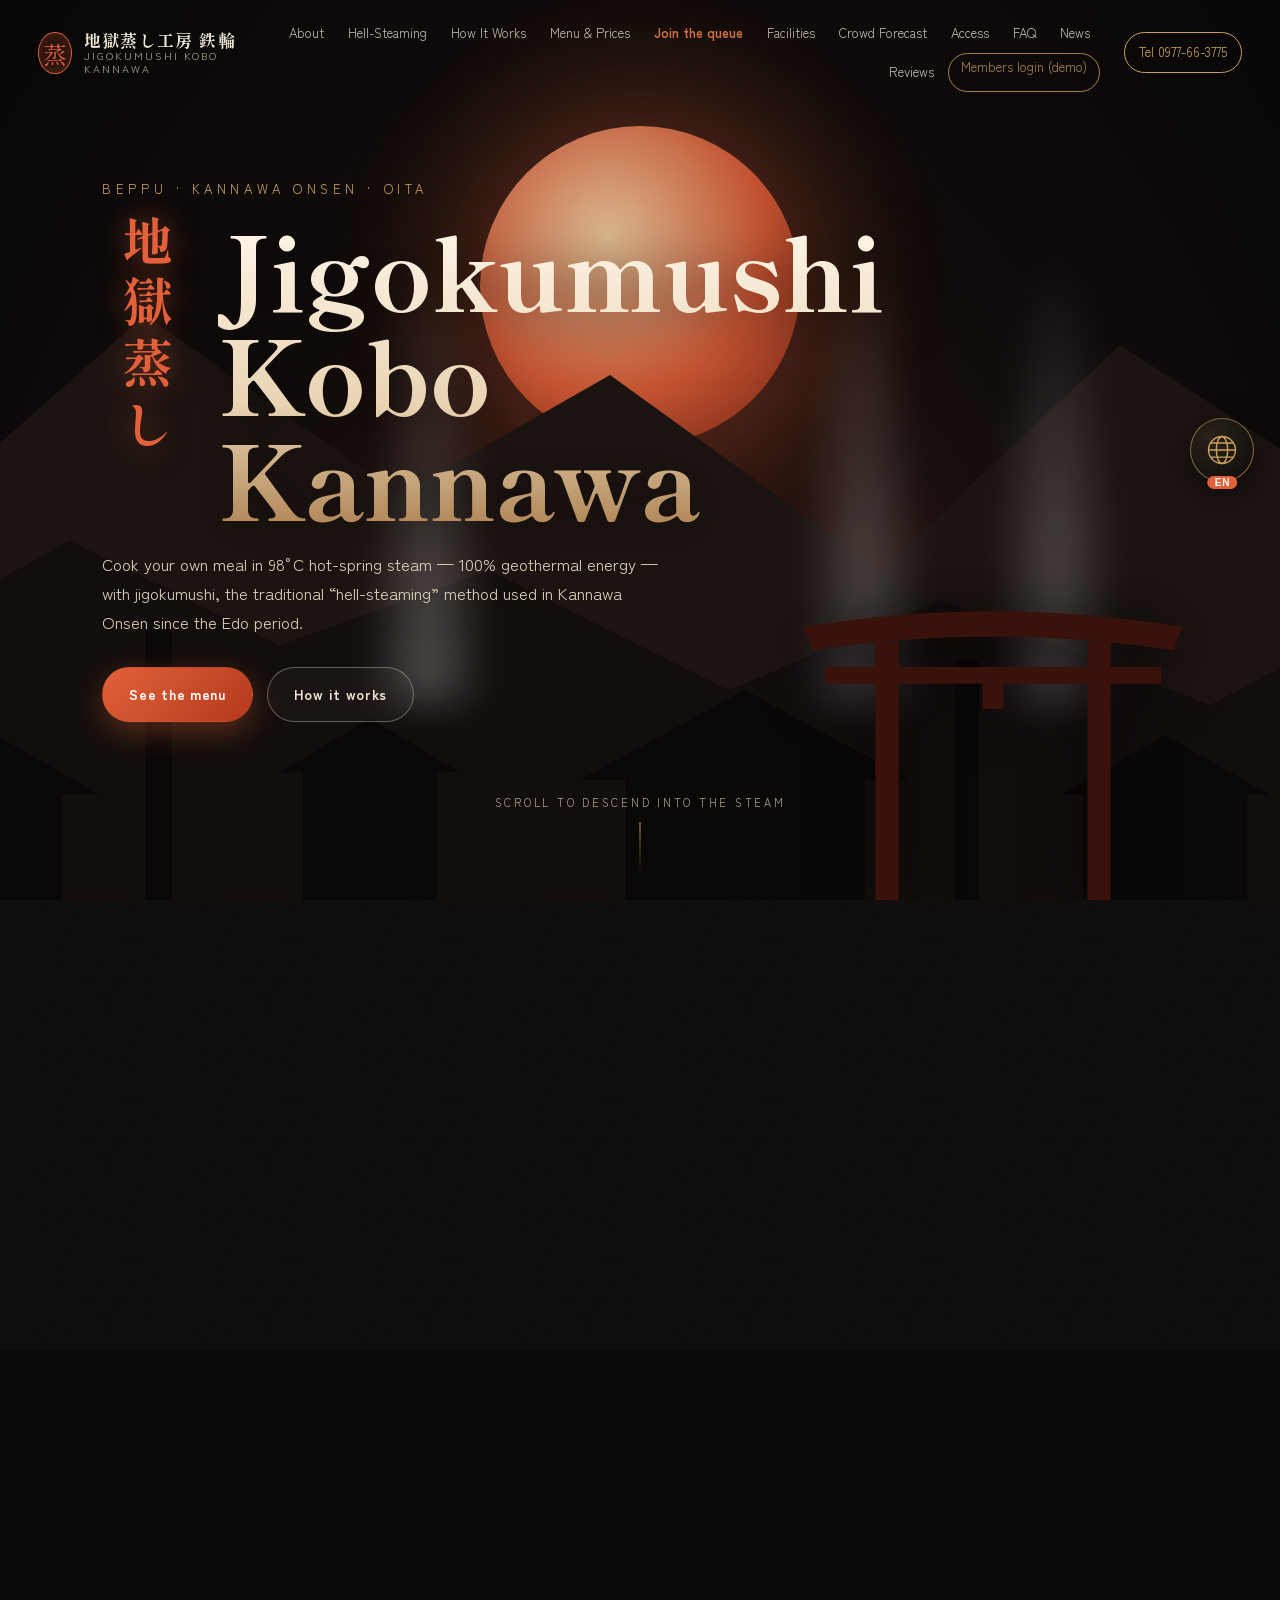
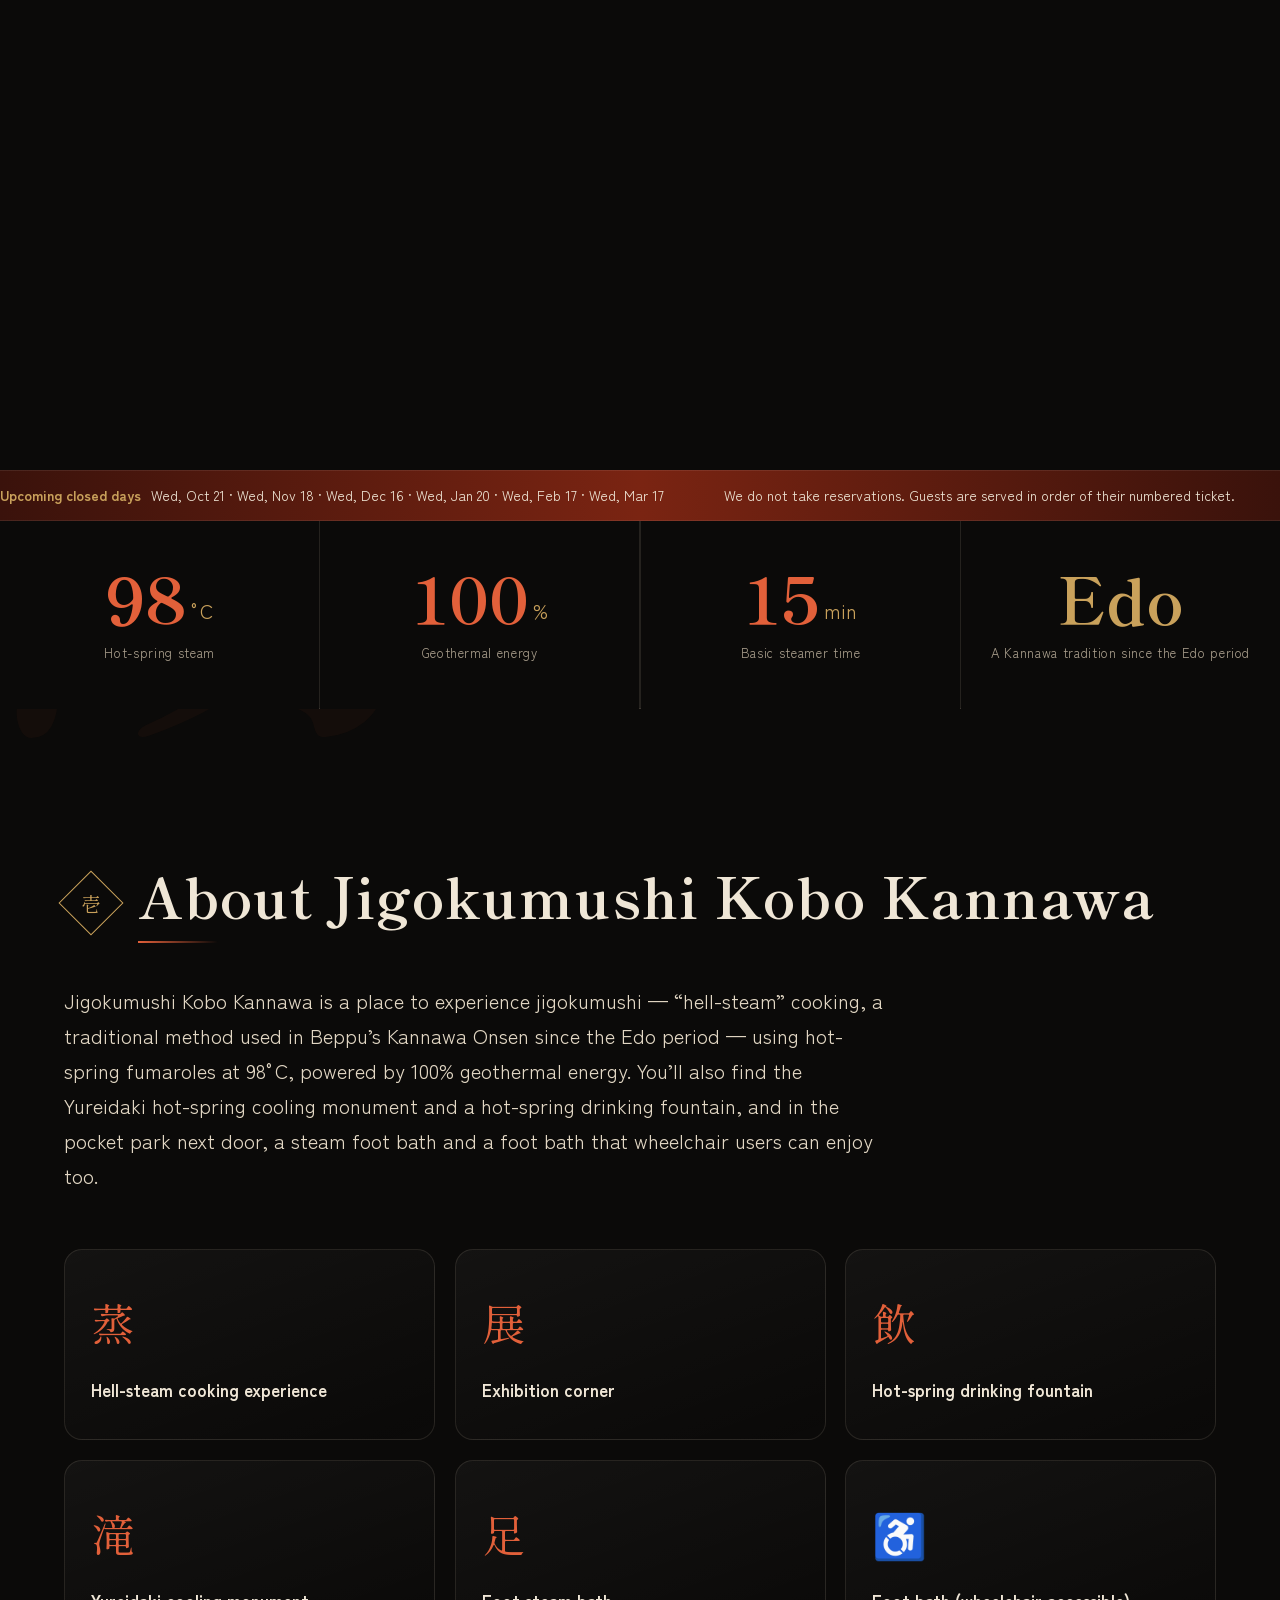
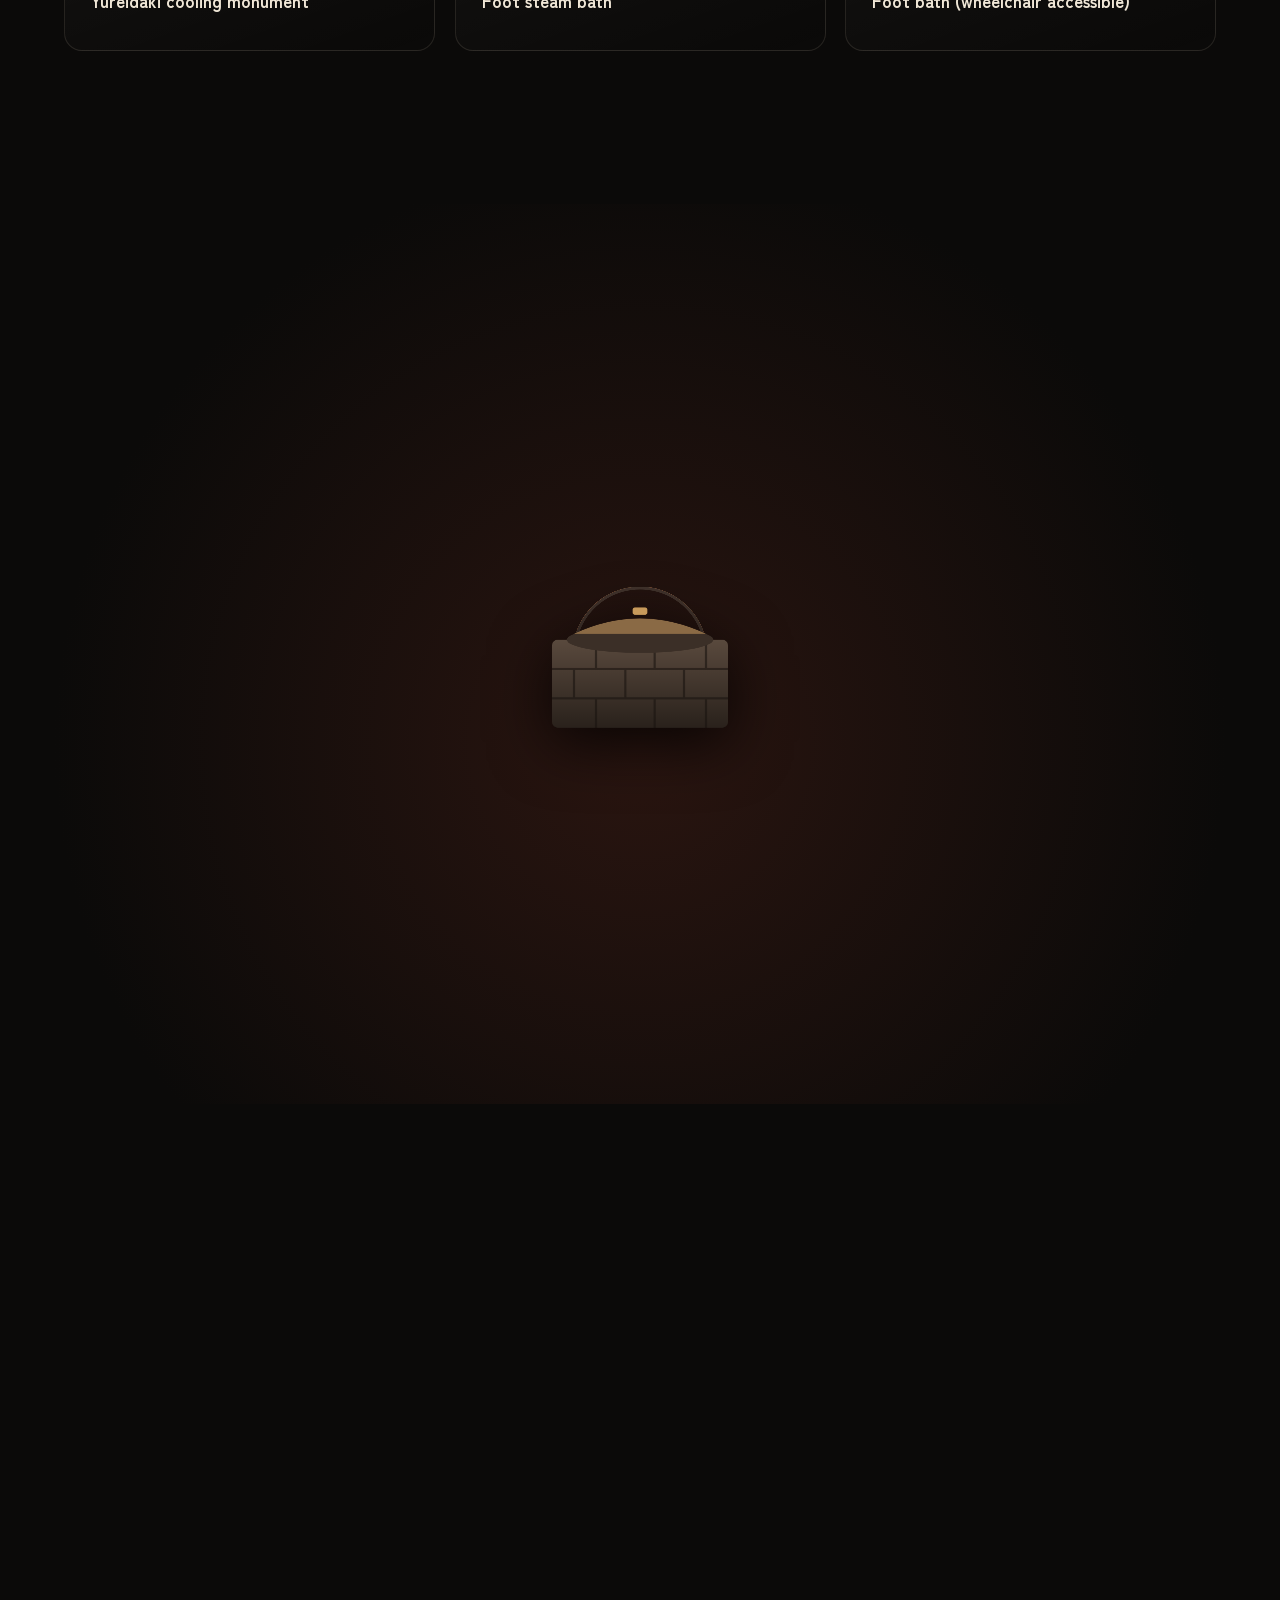
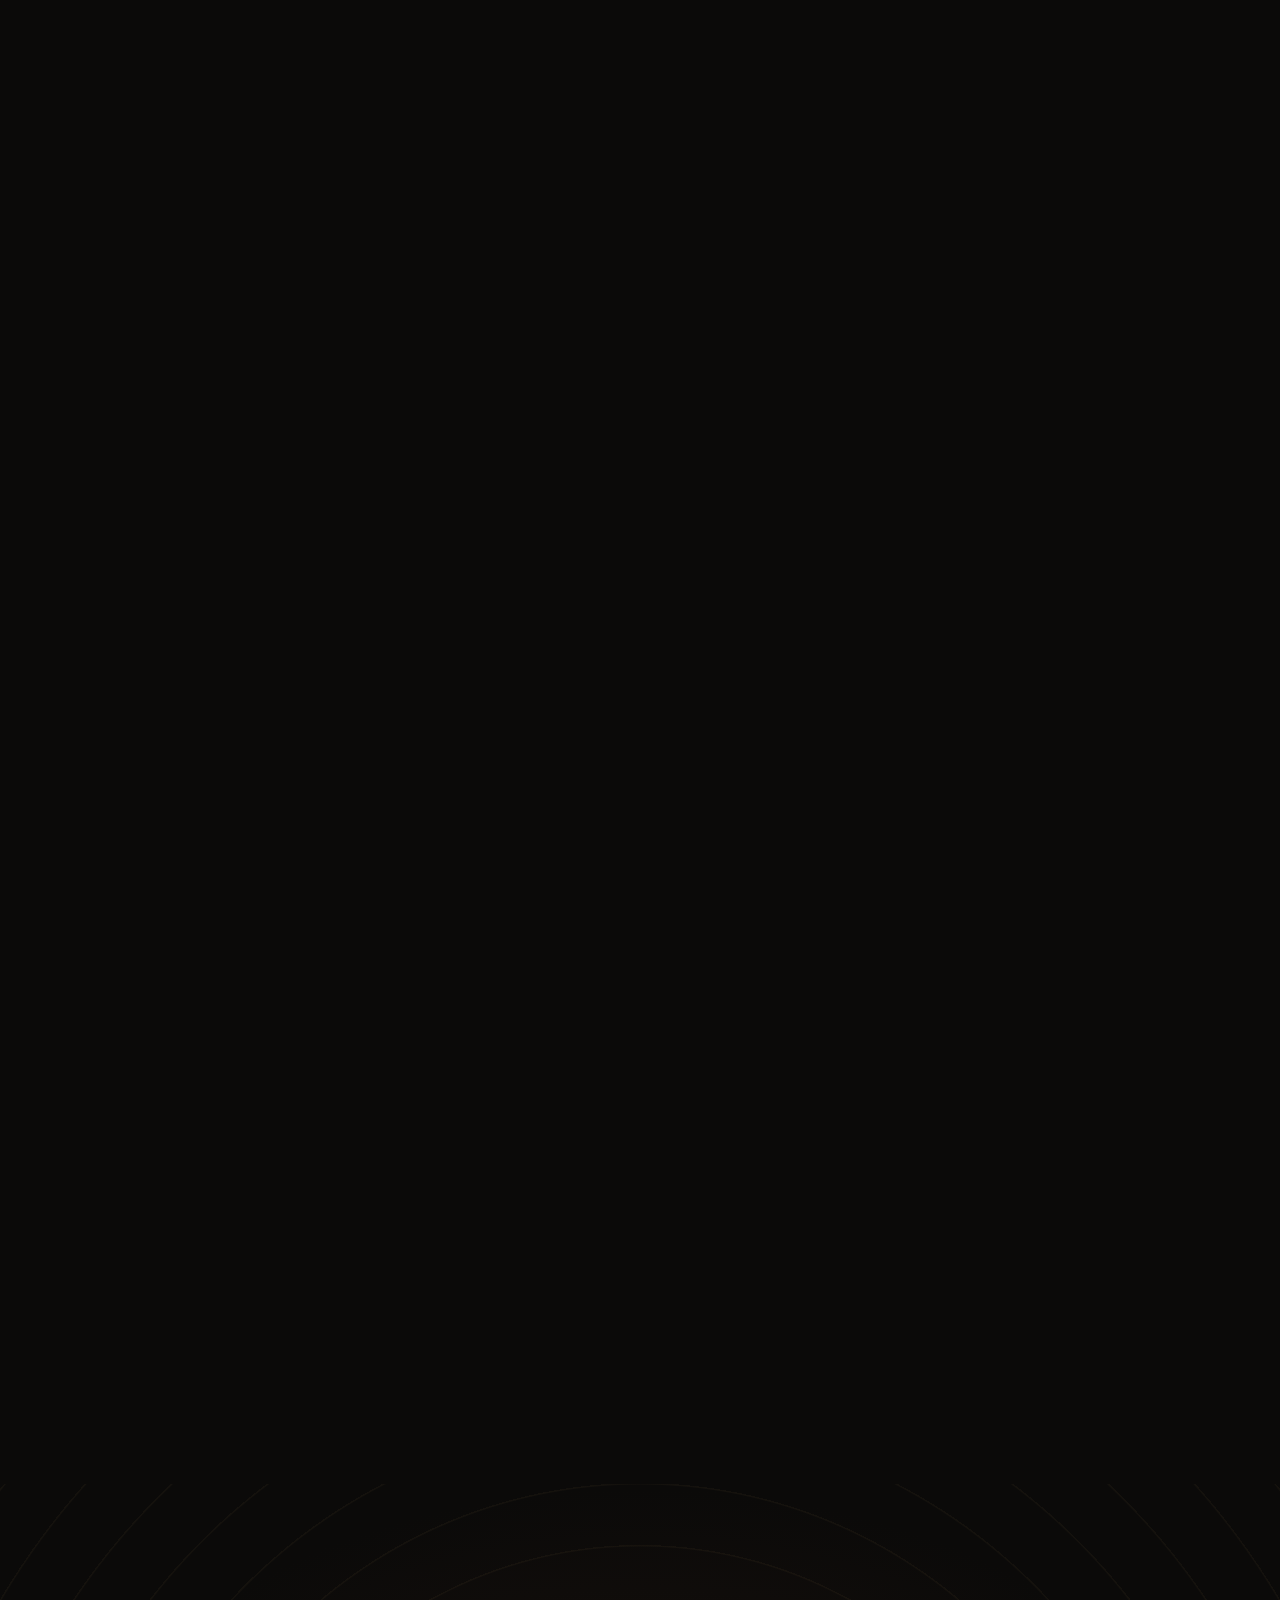
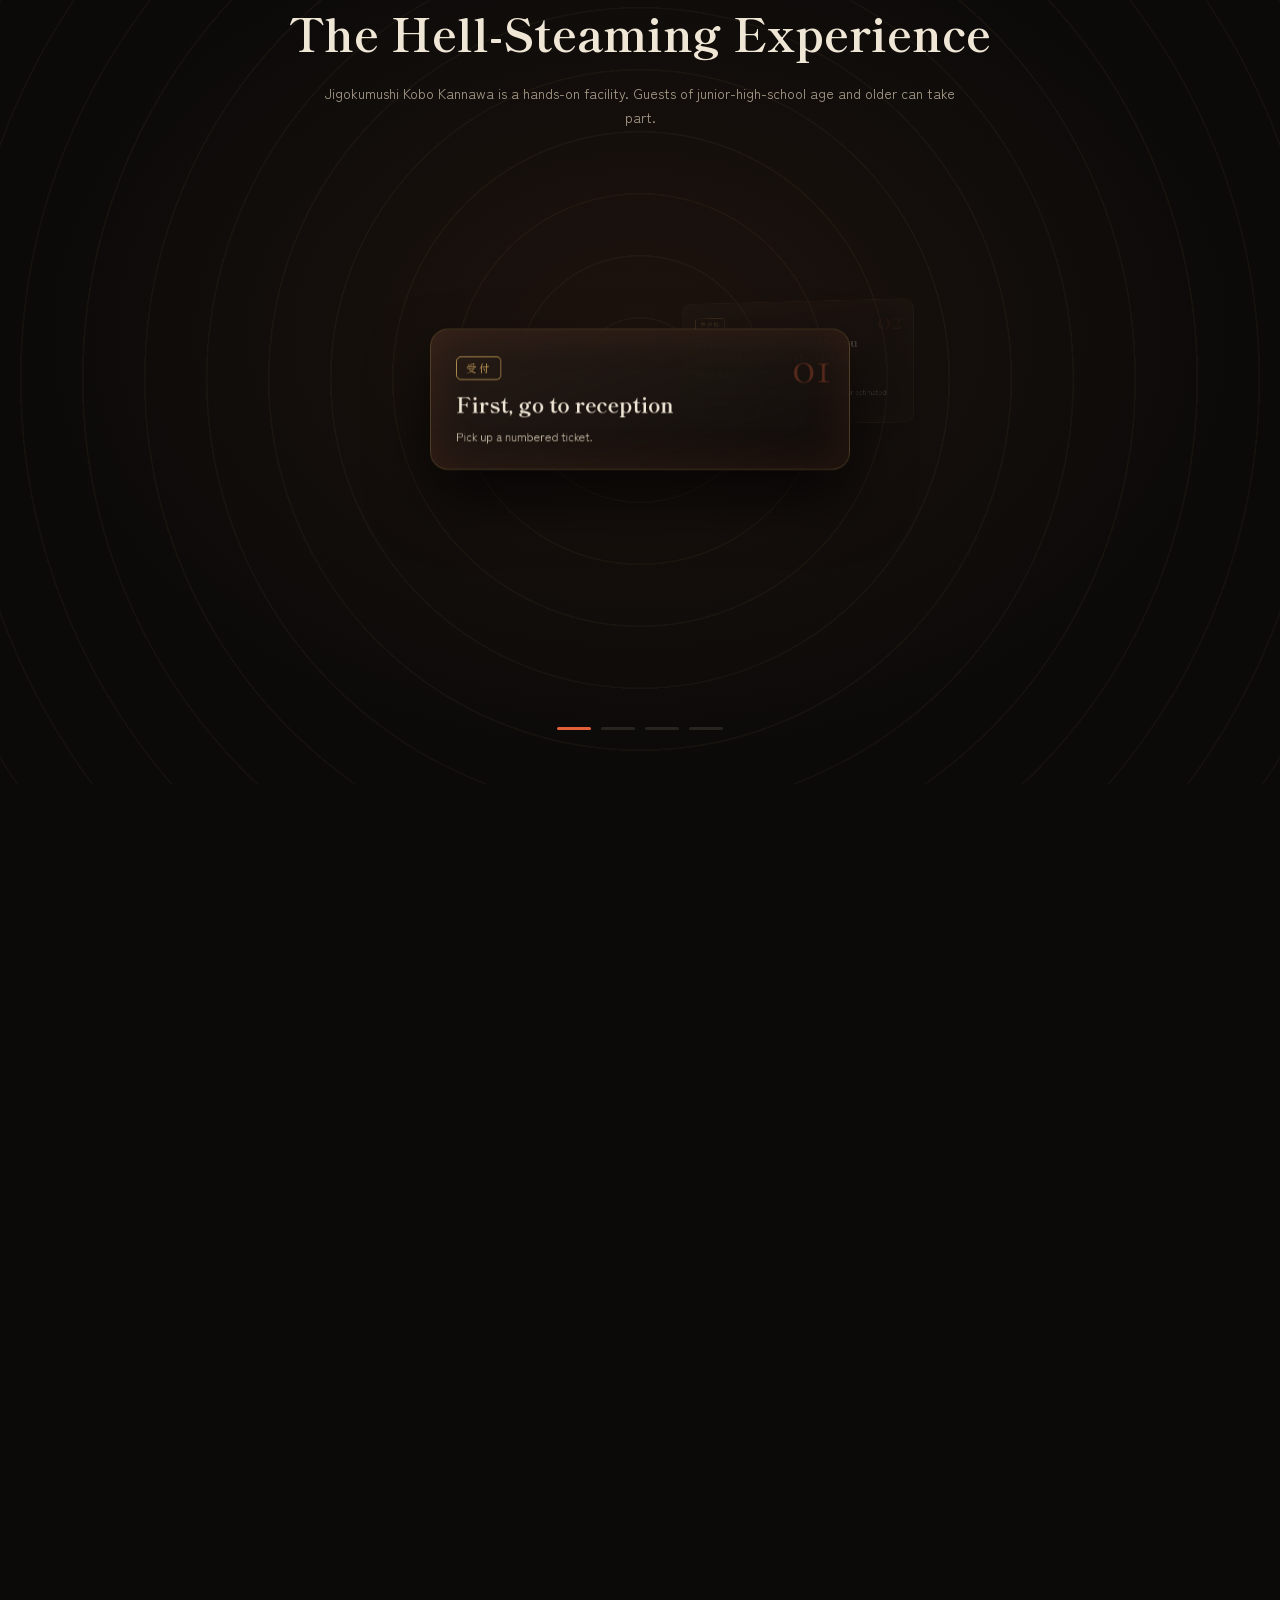
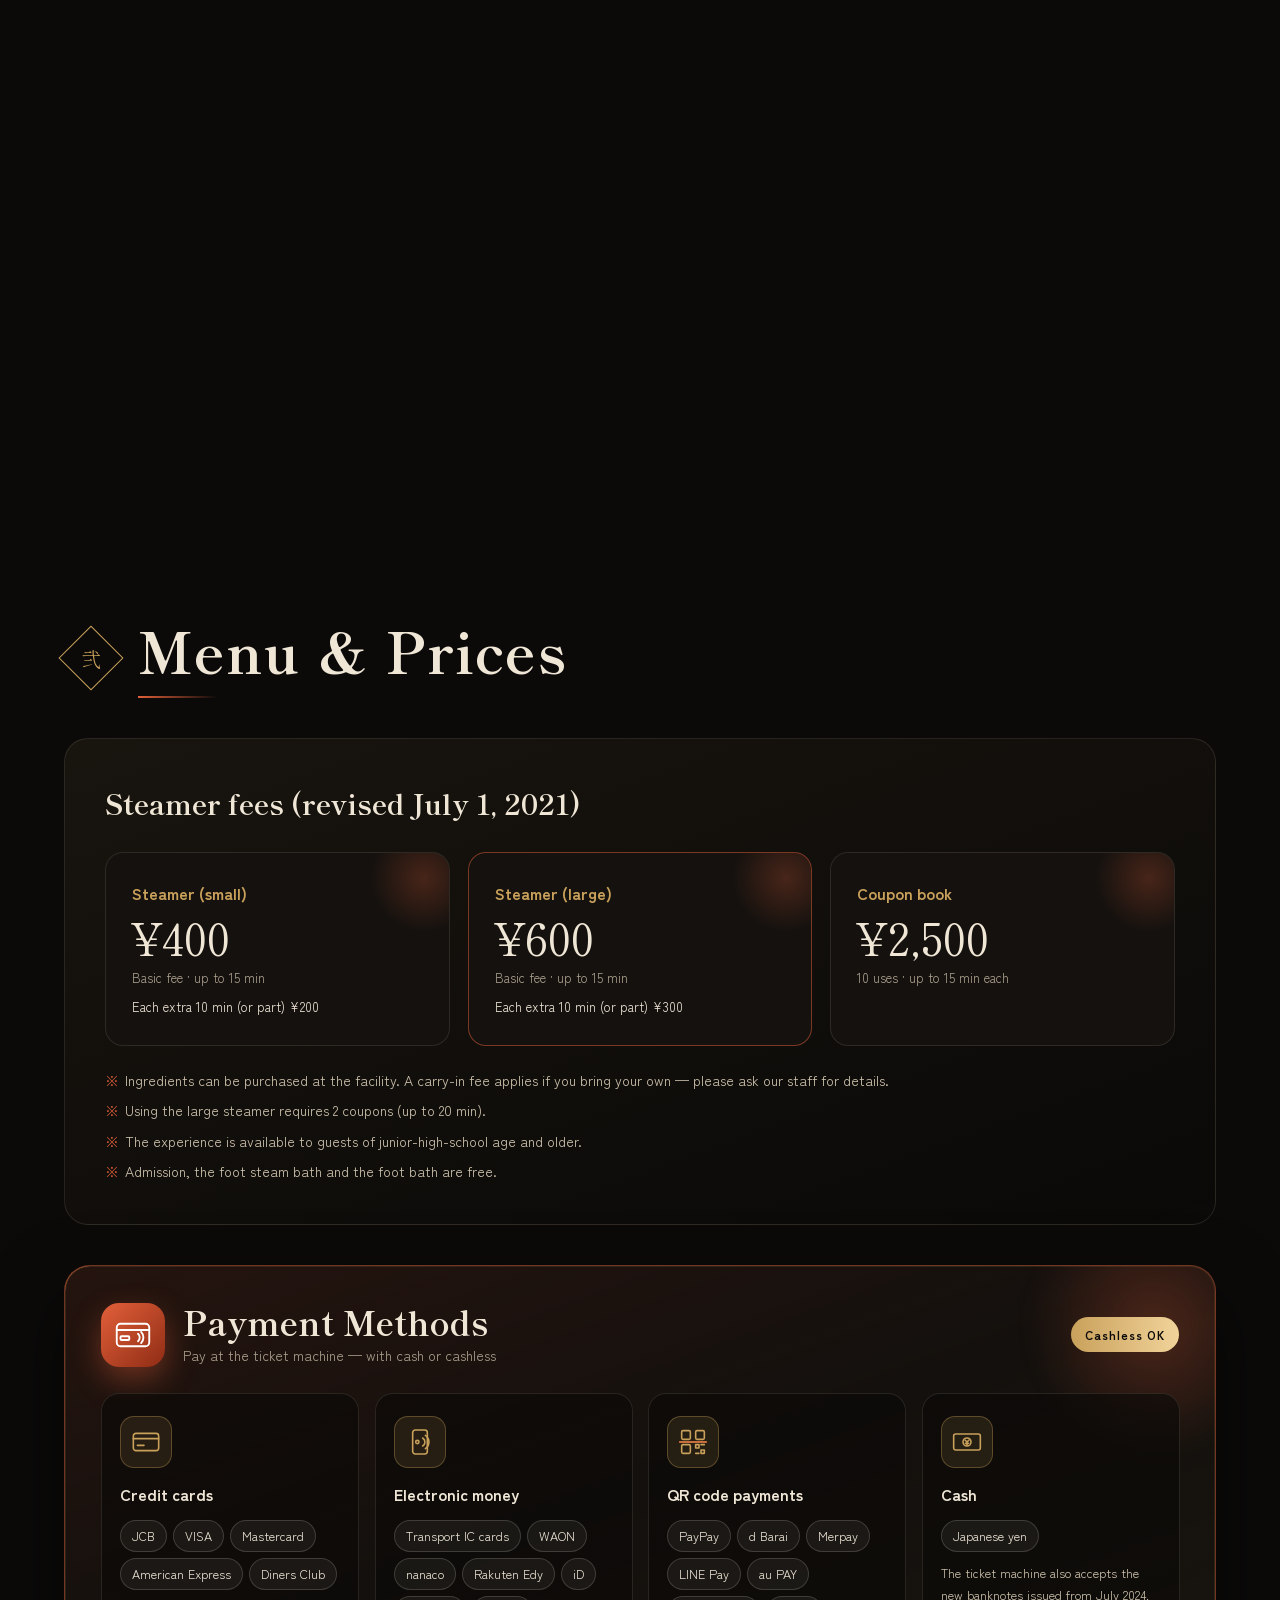
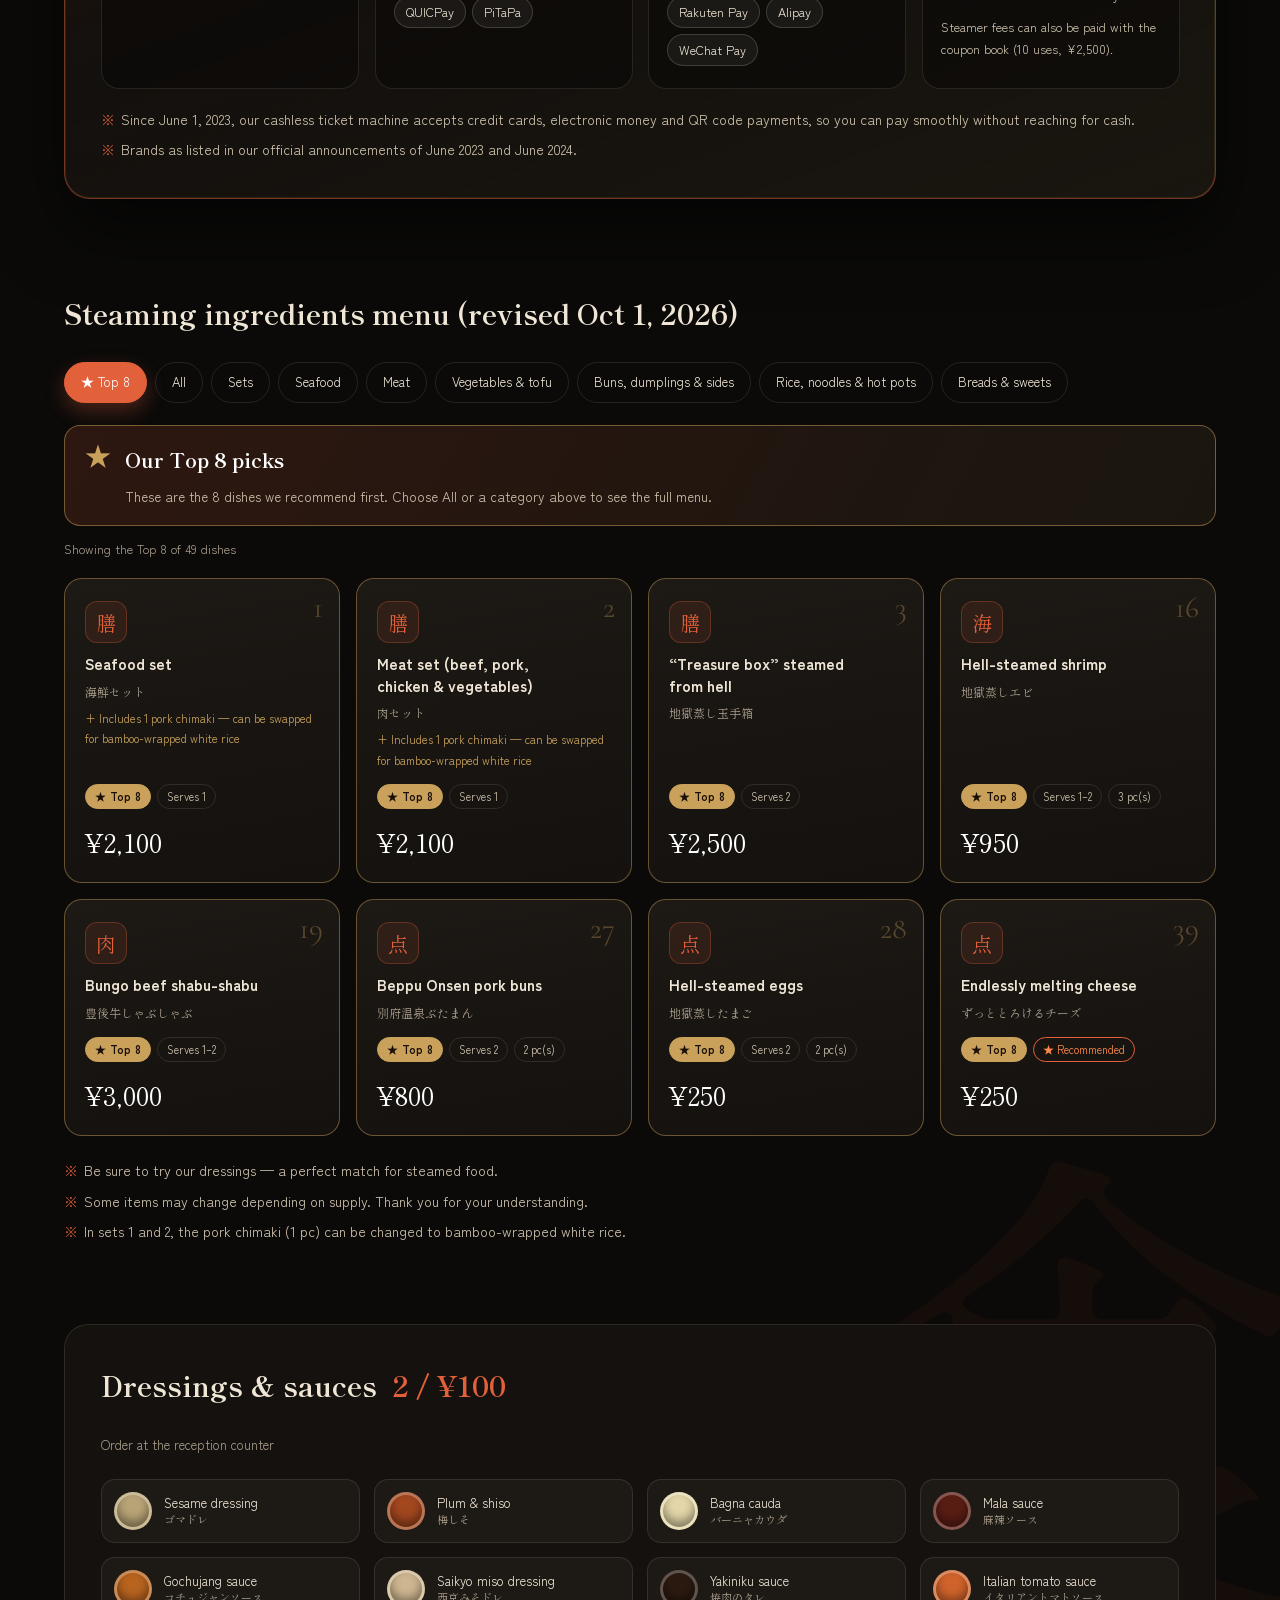
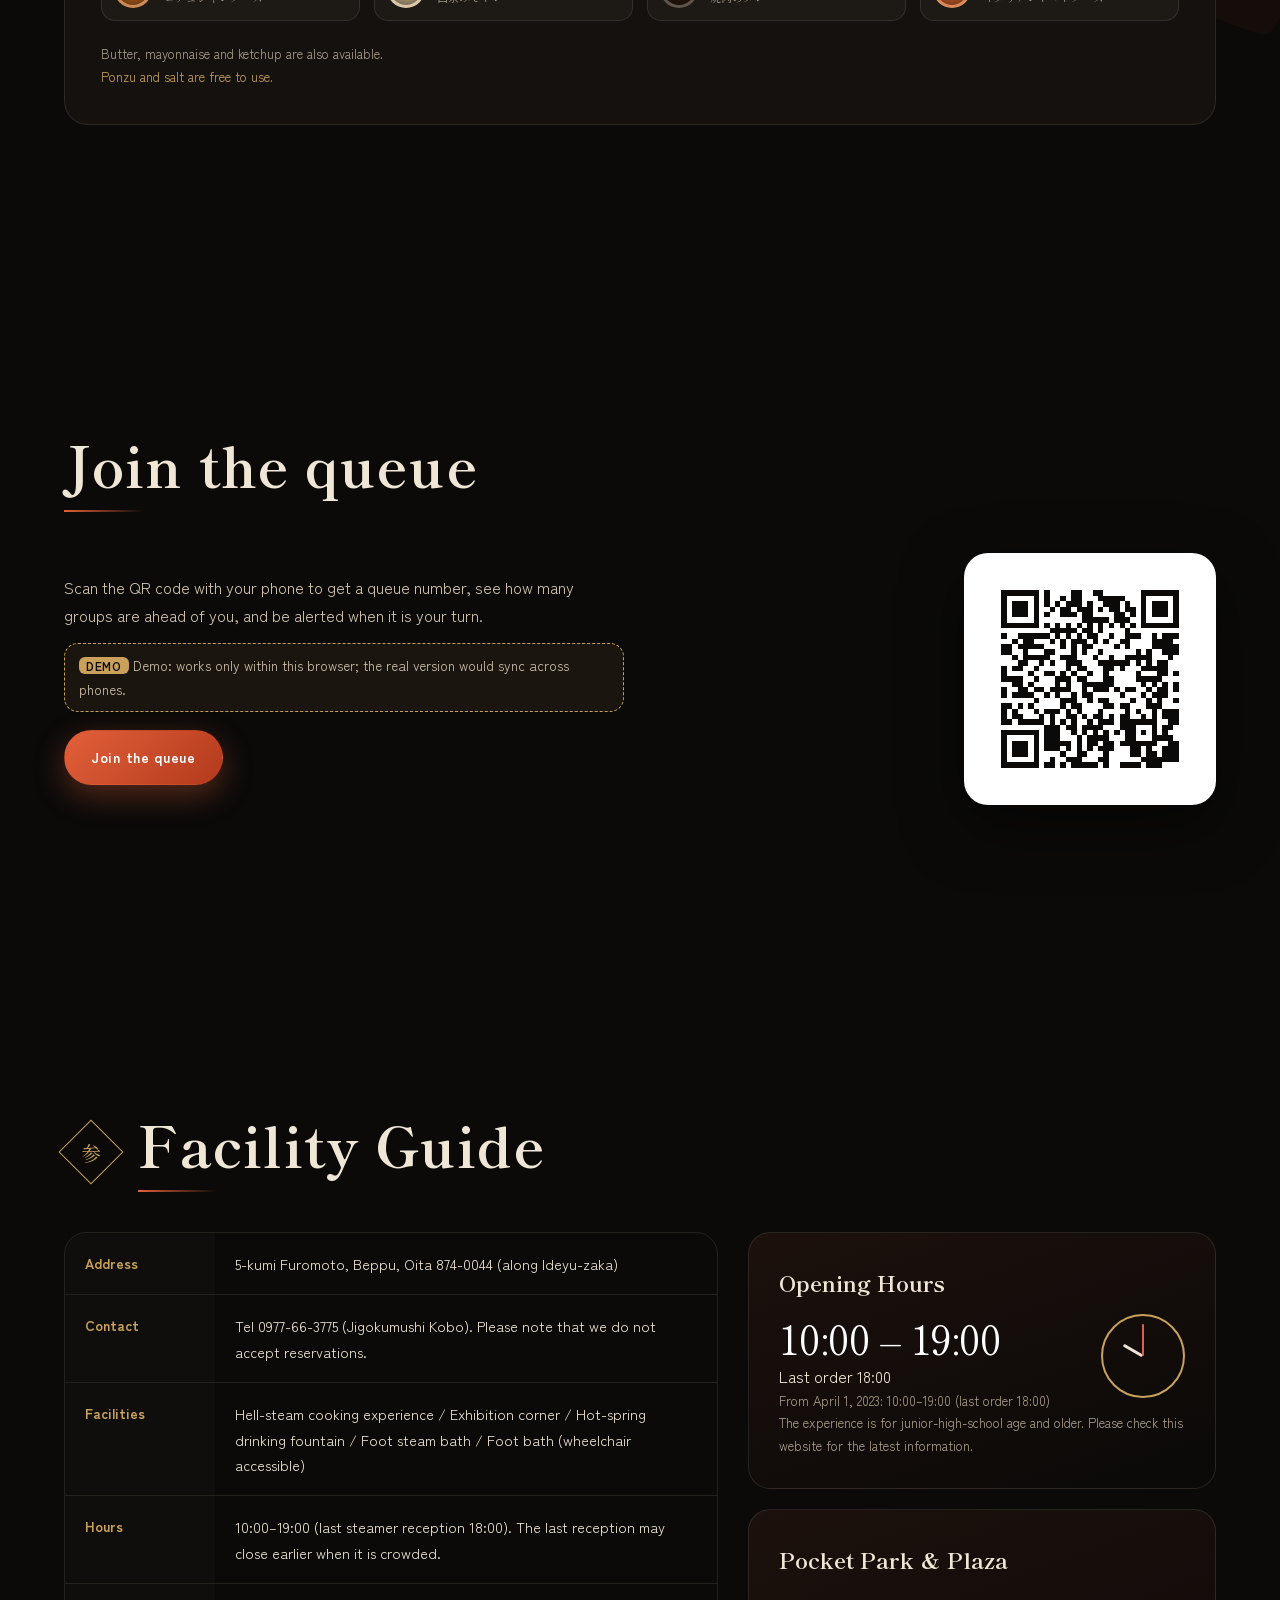
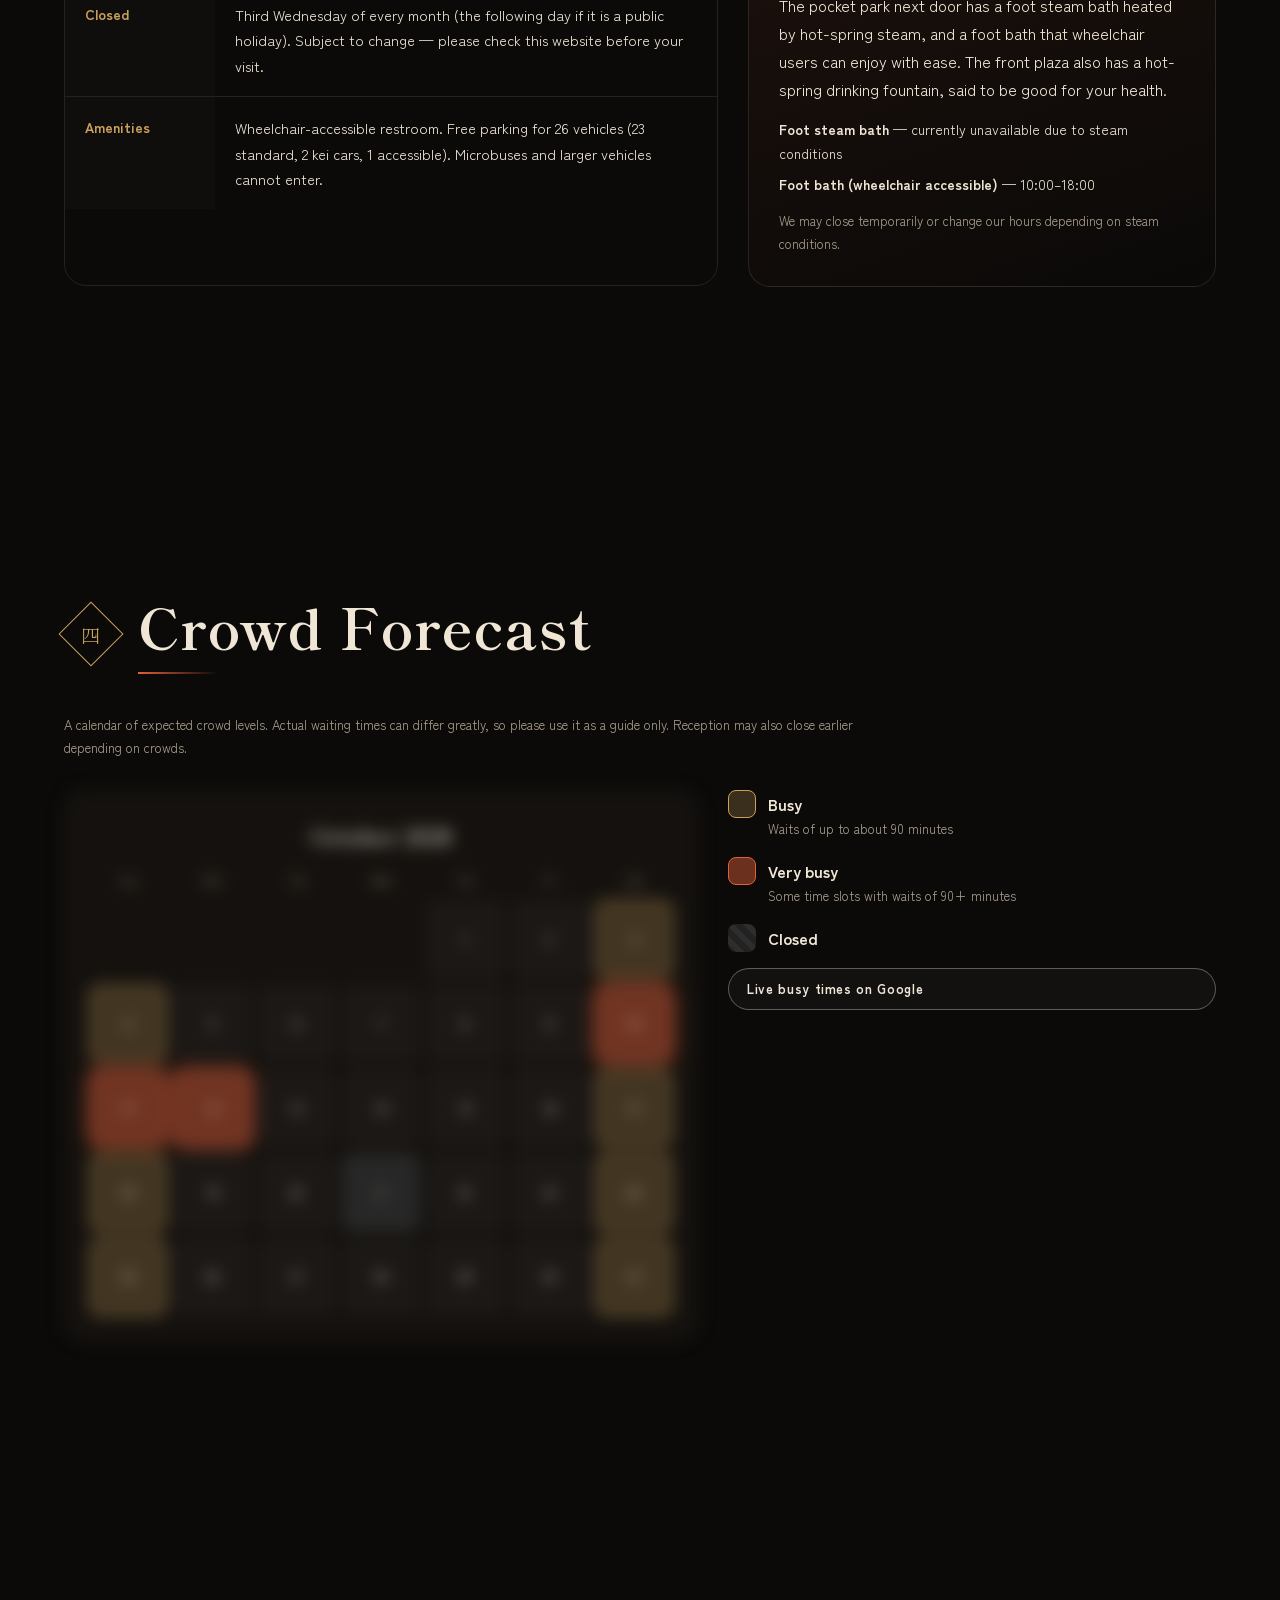
==== index.html @ bf2bd3df "Members demo: remove class how-to section, EN/JA only; main Members login link maps ja->ja, others->" ====
<!DOCTYPE html>
<html lang="en">
<head>
<meta charset="utf-8">
<meta name="viewport" content="width=device-width, initial-scale=1">
<title data-i18n="meta.title">Jigokumushi Kobo Kannawa</title>
<meta name="description" content="Jigokumushi Kobo Kannawa — hell-steam cooking with 98°C geothermal hot-spring steam in Kannawa Onsen, Beppu, Oita. (Design concept demo)">
<meta name="theme-color" content="#0b0a09">
<link rel="icon" href="assets/favicon.svg" type="image/svg+xml">
<link rel="preconnect" href="https://fonts.googleapis.com">
<link rel="preconnect" href="https://fonts.gstatic.com" crossorigin>
<link href="https://fonts.googleapis.com/css2?family=Shippori+Mincho+B1:wght@500;700;800&family=Zen+Kaku+Gothic+New:wght@400;500;700&family=Cormorant+Garamond:wght@500;700&family=Noto+Sans+Myanmar:wght@400;700&display=swap" rel="stylesheet">
<link rel="stylesheet" href="css/style.css?v=20261107d">
</head>
<body>
<div id="loader" aria-hidden="true"><div class="loader-kanji">蒸</div><div class="loader-bar"><span></span></div></div>
<canvas id="steam-canvas" aria-hidden="true"></canvas>
<div class="grain" aria-hidden="true"></div>
<div id="progress" aria-hidden="true"></div>

<!-- ====== Header ====== -->
<header id="site-header">
  <a class="brand" href="#top" aria-label="Jigokumushi Kobo Kannawa">
    <span class="brand-mark">蒸</span>
    <span class="brand-text"><b>地獄蒸し工房 鉄輪</b><small data-i18n="brand.sub">Jigokumushi Kobo Kannawa</small></span>
  </a>
  <nav id="main-nav" aria-label="Main">
    <a href="#about" data-i18n="nav.about">About</a>
    <a href="#steam" data-i18n="nav.steam">Hell-Steaming</a>
    <a href="#flow" data-i18n="nav.flow">How It Works</a>
    <a href="#menu" data-i18n="nav.menu">Menu &amp; Prices</a>
    <a href="#queue" class="nav-queue" data-i18n="nav.queue">Join the queue</a>
    <a href="#facilities" data-i18n="nav.facilities">Facilities</a>
    <a href="#crowd" data-i18n="nav.crowd">Crowd Forecast</a>
    <a href="#access" data-i18n="nav.access">Access</a>
    <a href="#faq" data-i18n="nav.faq">FAQ</a>
    <a href="#news" data-i18n="nav.news">News</a>
    <a href="#review" data-i18n="nav.review">Reviews</a>
    <a href="members/" class="nav-login" data-members data-i18n="nav.login">Members login (demo)</a>
  </nav>
  <a class="tel-pill" href="tel:0977663775"><span data-i18n="common.tel">Tel</span> 0977-66-3775</a>
  <button id="nav-toggle" aria-label="Menu" aria-expanded="false"><span></span><span></span><span></span></button>
</header>

<!-- ====== Language globe ====== -->
<div id="lang-dock">
  <button id="globe-btn" aria-haspopup="listbox" aria-expanded="false" aria-label="Language">
    <svg viewBox="0 0 48 48" class="globe-svg" aria-hidden="true">
      <circle cx="24" cy="24" r="19" />
      <ellipse cx="24" cy="24" rx="8" ry="19" class="spin-ell"/>
      <path d="M5 24h38M8 14h32M8 34h32"/>
    </svg>
    <span id="lang-code">EN</span>
  </button>
  <div id="lang-panel" role="listbox" aria-label="Language" tabindex="-1">
    <div class="lang-head" data-i18n="lang.choose">Choose your language</div>
    <ul id="lang-list"></ul>
  </div>
</div>

<main id="top">
<!-- ====== HERO: layered depth ====== -->
<section id="hero" class="hero">
  <div class="hero-sticky">
    <div class="layer layer-sky" data-depth="0.05"></div>
    <div class="layer layer-moon" data-depth="0.12"><div class="moon"></div></div>
    <div class="layer layer-mtn-far" data-depth="0.2">
      <svg viewBox="0 0 1600 600" preserveAspectRatio="xMidYMax slice"><path d="M0 420 L180 300 L300 360 L470 210 L640 330 L780 250 L960 380 L1120 230 L1290 340 L1440 260 L1600 330 V600 H0Z"/></svg>
    </div>
    <div class="layer layer-mtn-mid" data-depth="0.35">
      <svg viewBox="0 0 1600 600" preserveAspectRatio="xMidYMax slice"><path d="M0 480 L140 420 L260 450 L420 360 L560 430 L700 380 L860 460 L1000 400 L1180 470 L1330 390 L1480 450 L1600 410 V600 H0Z"/></svg>
    </div>
    <div class="layer layer-town" data-depth="0.55">
      <svg viewBox="0 0 1600 600" preserveAspectRatio="xMidYMax slice" aria-hidden="true">
        <g class="roofs">
          <path d="M60 520 l70-40 70 40z M80 520h100v80H80z"/>
          <path d="M260 530 l90-52 90 52z M285 530h130v70H285z"/>
          <path d="M560 515 l60-36 60 36z M575 515h90v85h-90z"/>
          <path d="M760 520 l110-60 110 60z M790 520h160v80H790z"/>
          <path d="M1080 530 l70-40 70 40z M1095 530h110v70h-110z"/>
          <path d="M1300 515 l95-55 95 55z M1325 515h140v85h-140z"/>
        </g>
        <g class="chimneys"><rect x="470" y="420" width="18" height="180"/><rect x="1010" y="440" width="16" height="160"/><rect x="1240" y="410" width="20" height="190"/></g>
      </svg>
      <div class="vent v1"></div><div class="vent v2"></div><div class="vent v3"></div>
    </div>
    <div class="layer layer-torii" data-depth="0.8">
      <svg viewBox="0 0 400 300" class="torii" aria-hidden="true"><path d="M20 40 Q200 10 380 40 L372 62 Q200 36 28 62Z"/><rect x="40" y="78" width="320" height="16"/><rect x="88" y="54" width="22" height="246"/><rect x="290" y="54" width="22" height="246"/><rect x="190" y="78" width="20" height="40"/></svg>
    </div>
    <div class="hero-content">
      <p class="kicker" data-i18n="hero.kicker">Beppu · Kannawa Onsen · Oita</p>
      <h1 class="hero-title">
        <span class="jp-vert">地獄蒸し</span>
        <span class="hero-main" data-i18n="hero.title">Jigokumushi Kobo Kannawa</span>
      </h1>
      <p class="hero-sub" data-i18n="hero.sub">Experience Beppu's traditional hell-steam cooking.</p>
      <div class="hero-cta">
        <a class="btn btn-fire" href="#menu" data-i18n="hero.cta1">See the menu</a>
        <a class="btn btn-ghost" href="#flow" data-i18n="hero.cta2">How it works</a>
      </div>
    </div>
    <div class="scroll-cue"><span data-i18n="hero.scroll">Scroll to descend into the steam</span><i></i></div>
  </div>
</section>

<!-- Closed days ticker -->
<section class="notice-band" aria-label="Notice">
  <div class="notice-track" id="notice-track"></div>
</section>

<!-- ====== Stats ====== -->
<section class="stats">
  <div class="stat" data-reveal="up"><b data-count="98">0</b><sup>°C</sup><span data-i18n="stats.temp">Hot-spring steam</span></div>
  <div class="stat" data-reveal="up" data-delay="1"><b data-count="100">0</b><sup>%</sup><span data-i18n="stats.geo">Geothermal energy</span></div>
  <div class="stat" data-reveal="up" data-delay="2"><b data-count="15">0</b><sup data-i18n="stats.minUnit">min</sup><span data-i18n="stats.basic">Basic steamer time</span></div>
  <div class="stat" data-reveal="up" data-delay="3"><b class="txt" data-i18n="stats.edoVal">Edo</b><span data-i18n="stats.edo">A tradition since the Edo period</span></div>
</section>

<!-- ====== About ====== -->
<section id="about" class="section about">
  <div class="kanji-bg" data-speed="-0.25">湯</div>
  <div class="wrap">
    <header class="sec-head" data-reveal="left">
      <span class="sec-no">壱</span>
      <h2 data-i18n="about.title">About</h2>
    </header>
    <p class="lead" data-reveal="right" data-i18n="about.body">...</p>
    <div class="feature-grid">
      <article class="feature tilt" data-reveal="up"><div class="f-icon">蒸</div><h3 data-i18n="feat.cook">Hell-steam cooking experience</h3></article>
      <article class="feature tilt" data-reveal="down" data-delay="1"><div class="f-icon">展</div><h3 data-i18n="feat.exhibit">Exhibition corner</h3></article>
      <article class="feature tilt" data-reveal="up" data-delay="2"><div class="f-icon">飲</div><h3 data-i18n="feat.drink">Hot-spring drinking fountain</h3></article>
      <article class="feature tilt" data-reveal="down" data-delay="3"><div class="f-icon">滝</div><h3 data-i18n="feat.yureidaki">Yureidaki cooling monument</h3></article>
      <article class="feature tilt" data-reveal="up" data-delay="4"><div class="f-icon">足</div><h3 data-i18n="feat.footsteam">Foot steam bath</h3></article>
      <article class="feature tilt" data-reveal="down" data-delay="5"><div class="f-icon">♿</div><h3 data-i18n="feat.footbath">Foot bath (wheelchair accessible)</h3></article>
    </div>
  </div>
</section>

<!-- ====== What is jigokumushi: zoom section ====== -->
<section id="steam" class="zoom-section">
  <div class="zoom-sticky">
    <div class="zoom-ring r1"></div><div class="zoom-ring r2"></div><div class="zoom-ring r3"></div>
    <div class="zoom-core">
      <div class="kama">
        <svg viewBox="0 0 300 220" aria-hidden="true">
          <defs><linearGradient id="stone" x1="0" x2="0" y1="0" y2="1"><stop offset="0" stop-color="#5a4a3e"/><stop offset="1" stop-color="#2a221c"/></linearGradient></defs>
          <rect x="30" y="90" width="240" height="120" rx="8" fill="url(#stone)"/>
          <g stroke="#1a1410" stroke-width="3" opacity=".6"><path d="M30 130h240M30 170h240M90 90v40M170 90v40M240 90v40M60 130v40M130 130v40M210 130v40M90 170v40M170 170v40M240 170v40"/></g>
          <ellipse cx="150" cy="90" rx="100" ry="18" fill="#3b2f27"/>
          <path class="lid" d="M60 82 Q150 40 240 82 Z" fill="#8a6a45"/><rect class="lid" x="140" y="46" width="20" height="10" rx="3" fill="#c79a5b"/>
        </svg>
      </div>
    </div>
    <div class="zoom-text">
      <h2 data-i18n="steam.title">What is jigokumushi?</h2>
      <p data-i18n="steam.body">...</p>
    </div>
    <ol class="zoom-steps">
      <li><b>1</b><span data-i18n="steam.s1">Place ingredients in a basket</span></li>
      <li><b>2</b><span data-i18n="steam.s2">Set into the steamer</span></li>
      <li><b>3</b><span data-i18n="steam.s3">Close the lid</span></li>
      <li><b>4</b><span data-i18n="steam.s4">Flavor locked in</span></li>
    </ol>
  </div>
</section>

<!-- ====== Flow: depth tunnel ====== -->
<section id="flow" class="tunnel">
  <div class="tunnel-sticky">
    <div class="tunnel-head">
      <h2 data-i18n="flow.title">The Hell-Steaming Experience</h2>
      <p data-i18n="flow.intro">...</p>
    </div>
    <div class="tunnel-stage">
      <div class="t-layer" data-i="0"><div class="t-card"><span class="t-num">01</span><span class="t-kanji">受付</span><h3 data-i18n="flow.s1t">First, go to reception</h3><p data-i18n="flow.s1d">Get a numbered ticket.</p></div></div>
      <div class="t-layer" data-i="1"><div class="t-card"><span class="t-num">02</span><span class="t-kanji">券売機</span><h3 data-i18n="flow.s2t">Choose and buy</h3><p data-i18n="flow.s2d">...</p></div></div>
      <div class="t-layer" data-i="2"><div class="t-card"><span class="t-num">03</span><span class="t-kanji">待機</span><h3 data-i18n="flow.s3t">Wait inside</h3><p data-i18n="flow.s3d">...</p></div></div>
      <div class="t-layer" data-i="3"><div class="t-card"><span class="t-num">04</span><span class="t-kanji">開始</span><h3 data-i18n="flow.s4t">Start!</h3><p data-i18n="flow.s4d">...</p></div></div>
    </div>
    <div class="tunnel-dots"><i></i><i></i><i></i><i></i></div>
  </div>
</section>

<!-- ====== Menu ====== -->
<section id="menu" class="section menu">
  <div class="kanji-bg right" data-speed="0.2">食</div>
  <div class="wrap">
    <header class="sec-head" data-reveal="right">
      <span class="sec-no">弐</span>
      <h2 data-i18n="menu.title">Menu &amp; Prices</h2>
    </header>

    <div class="fees" data-reveal="scale">
      <h3 data-i18n="fees.title">Steamer fees</h3>
      <div class="fee-cards">
        <div class="fee-card tilt"><span class="fee-name" data-i18n="fees.small">Steamer (small)</span><span class="fee-price">¥400</span><span class="fee-sub"><span data-i18n="fees.basic">Basic (up to 15 min)</span></span><span class="fee-ext"><span data-i18n="fees.ext">Extension</span> ¥200</span></div>
        <div class="fee-card tilt big"><span class="fee-name" data-i18n="fees.large">Steamer (large)</span><span class="fee-price">¥600</span><span class="fee-sub"><span data-i18n="fees.basic">Basic (up to 15 min)</span></span><span class="fee-ext"><span data-i18n="fees.ext">Extension</span> ¥300</span></div>
        <div class="fee-card tilt"><span class="fee-name" data-i18n="fees.coupon">Coupon book</span><span class="fee-price">¥2,500</span><span class="fee-sub" data-i18n="fees.couponSub">10 uses</span></div>
      </div>
      <ul class="notes">
        <li data-i18n="fees.n1"></li><li data-i18n="fees.n2"></li><li data-i18n="fees.n3"></li><li data-i18n="fees.n4"></li>
      </ul>
    </div>

    <div class="pay-box" id="payment" data-reveal="zoom">
      <div class="pay-glow" aria-hidden="true"></div>
      <div class="pay-head">
        <div class="pay-badge" aria-hidden="true">
          <svg viewBox="0 0 64 64"><rect x="6" y="14" width="52" height="36" rx="6"/><path d="M6 24h52"/><rect x="12" y="34" width="14" height="6" rx="1.5"/><path class="pay-wave" d="M40 30a8 8 0 0 1 0 12M45 27a13 13 0 0 1 0 18"/></svg>
        </div>
        <div>
          <h3 data-i18n="pay.title">Payment Methods</h3>
          <p class="pay-sub" data-i18n="pay.sub">Accepted at the ticket machine</p>
        </div>
        <span class="pay-tag" data-i18n="pay.tag">Cashless OK</span>
      </div>
      <div class="pay-grid" id="pay-grid"></div>
      <ul class="notes pay-notes">
        <li data-i18n="pay.n1"></li><li data-i18n="pay.n2"></li>
      </ul>
    </div>

    <div class="food">
      <h3 data-reveal="left" data-i18n="food.title">Steaming ingredients menu</h3>
      <div class="filters" id="menu-filters" role="group" aria-label="Menu categories"></div>
      <div class="top8-banner" id="top8-banner">
        <span class="top8-star" aria-hidden="true">★</span>
        <div><b data-i18n="top.title">Our Top 8 picks</b><span data-i18n="top.sub">These are the 8 dishes we recommend first. Choose All or a category above to see the full menu.</span></div>
      </div>
      <p class="menu-status" id="menu-status" role="status" aria-live="polite"></p>
      <div class="food-grid" id="food-grid"></div>
      <ul class="notes" data-reveal="up">
        <li data-i18n="food.n1"></li><li data-i18n="food.n2"></li><li data-i18n="food.n3"></li>
      </ul>
    </div>

    <div class="dressings" data-reveal="scale">
      <h3><span data-i18n="dress.title">Dressings &amp; sauces</span> <em>2 / ¥100</em></h3>
      <p class="small" data-i18n="dress.where">Available at the reception counter</p>
      <div class="dress-row" id="dress-row"></div>
      <p class="small" data-i18n="dress.extra"></p>
      <p class="small hl" data-i18n="dress.free"></p>
    </div>
  </div>
</section>

<!-- ====== Queue (demo) ====== -->
<section id="queue" class="section queue-sec">
  <div class="wrap">
    <header class="sec-head" data-reveal="left">
      <h2 data-i18n="qs.title">Join the queue</h2>
    </header>
    <div class="qs-grid">
      <div class="qs-text" data-reveal="left">
        <p data-i18n="qs.intro">Scan the QR code with your phone to get a queue number, see how many groups are ahead of you, and be alerted when it is your turn.</p>
        <p class="qs-demo" role="note"><b>DEMO</b> <span data-i18n="qs.demo">Demo: works only within this browser; the real version would sync across phones.</span></p>
        <div class="rv-actions">
          <a class="btn btn-fire" href="queue/" data-qlink data-i18n="qs.title">Join the queue</a>
        </div>
      </div>
      <figure class="qs-qr" data-reveal="right">
        <a href="queue/" data-qlink aria-label="Join the queue"><img src="assets/queue-qr.png" width="220" height="220" alt="QR code for joining the queue" data-alt="qs.qrAlt" loading="lazy"></a>
      </figure>
    </div>
  </div>
</section>

<!-- ====== Facilities ====== -->
<section id="facilities" class="section facilities">
  <div class="kanji-bg" data-speed="-0.2">館</div>
  <div class="wrap">
    <header class="sec-head" data-reveal="left">
      <span class="sec-no">参</span>
      <h2 data-i18n="fac.title">Facility Guide</h2>
    </header>
    <div class="fac-layout">
      <dl class="info-table" data-reveal="left">
        <div><dt data-i18n="fac.addrL">Address</dt><dd data-i18n="fac.addr"></dd></div>
        <div><dt data-i18n="fac.contactL">Contact</dt><dd data-i18n="fac.contact"></dd></div>
        <div><dt data-i18n="fac.overviewL">Facilities</dt><dd data-i18n="fac.overview"></dd></div>
        <div><dt data-i18n="fac.hoursL">Hours</dt><dd data-i18n="fac.hours"></dd></div>
        <div><dt data-i18n="fac.closedL">Closed</dt><dd data-i18n="fac.closed"></dd></div>
        <div><dt data-i18n="fac.amenL">Amenities</dt><dd data-i18n="fac.amen"></dd></div>
      </dl>
      <div class="fac-side">
        <div class="hours-card" data-reveal="right">
          <h3 data-i18n="hours.title">Opening Hours</h3>
          <div class="clock" aria-hidden="true"><div class="hand h"></div><div class="hand m"></div><div class="arc"></div></div>
          <p class="big-hours">10:00 – 19:00</p>
          <p data-i18n="hours.lo">Last order 18:00</p>
          <p class="small" data-i18n="hours.since"></p>
          <p class="small" data-i18n="hours.age"></p>
        </div>
        <div class="park-card" data-reveal="right" data-delay="1">
          <h3 data-i18n="park.title">Pocket Park</h3>
          <p data-i18n="park.body"></p>
          <ul>
            <li><b data-i18n="feat.footsteam">Foot steam bath</b> — <span data-i18n="park.steam"></span></li>
            <li><b data-i18n="feat.footbath">Foot bath</b> — 10:00–18:00</li>
          </ul>
          <p class="small" data-i18n="hours.change"></p>
        </div>
      </div>
    </div>
  </div>
</section>

<!-- ====== Crowd forecast ====== -->
<section id="crowd" class="section crowd">
  <div class="wrap">
    <header class="sec-head" data-reveal="down">
      <span class="sec-no">四</span>
      <h2 data-i18n="crowd.title">Crowd Forecast</h2>
    </header>
    <p class="lead small" data-reveal="up" data-i18n="crowd.body"></p>
    <div class="crowd-layout">
      <div class="calendar" data-reveal="scale" id="calendar"></div>
      <div class="legend" data-reveal="right">
        <div><i class="lv busy"></i><b data-i18n="crowd.busy">Busy</b><span data-i18n="crowd.busyD"></span></div>
        <div><i class="lv vbusy"></i><b data-i18n="crowd.vbusy">Very busy</b><span data-i18n="crowd.vbusyD"></span></div>
        <div><i class="lv closed"></i><b data-i18n="crowd.closed">Closed</b></div>
        <a class="btn btn-ghost sm" href="https://goo.gl/maps/oh2S7St7rEaiHcU3A" target="_blank" rel="noopener" data-i18n="crowd.google">Check Google</a>
      </div>
    </div>
  </div>
</section>

<!-- ====== Access ====== -->
<section id="access" class="section access">
  <div class="kanji-bg right" data-speed="0.25">道</div>
  <div class="wrap">
    <header class="sec-head" data-reveal="right">
      <span class="sec-no">伍</span>
      <h2 data-i18n="access.title">Access</h2>
    </header>
    <div class="access-grid">
      <div class="acc-card" data-reveal="left">
        <div class="acc-ico">🚗</div>
        <h3 data-i18n="access.carT">By car</h3>
        <p data-i18n="access.car"></p>
      </div>
      <div class="acc-card wide" data-reveal="up">
        <div class="acc-ico">🚌</div>
        <h3 data-i18n="access.busT">By bus</h3>
        <div class="bus-routes" id="bus-routes"></div>
      </div>
      <div class="acc-card" data-reveal="right">
        <div class="acc-ico">P</div>
        <h3 data-i18n="access.parkT">Parking</h3>
        <p data-i18n="access.park"></p>
        <p class="small" data-i18n="access.park2"></p>
      </div>
    </div>
    <div class="map-wrap" data-reveal="scale">
      <div class="map-frame" id="map-frame">
        <button class="btn btn-fire" id="map-load" data-i18n="access.mapLoad">Show map</button>
      </div>
      <div class="map-info">
        <p class="addr" data-i18n="fac.addr"></p>
        <a class="btn btn-ghost sm" target="_blank" rel="noopener" href="https://www.google.com/maps/search/?api=1&query=%E5%9C%B0%E7%8D%84%E8%92%B8%E3%81%97%E5%B7%A5%E6%88%BF+%E9%89%84%E8%BC%AA" data-i18n="access.gmaps">Open in Google Maps</a>
      </div>
    </div>
  </div>
</section>

<!-- ====== FAQ ====== -->
<section id="faq" class="section faq">
  <div class="wrap narrow">
    <header class="sec-head" data-reveal="left">
      <span class="sec-no">六</span>
      <h2 data-i18n="faq.title">FAQ</h2>
    </header>
    <div class="faq-list" id="faq-list"></div>
  </div>
</section>

<!-- ====== News ====== -->
<section id="news" class="section news">
  <div class="wrap">
    <header class="sec-head" data-reveal="right">
      <span class="sec-no">七</span>
      <h2 data-i18n="news.title">News</h2>
    </header>
    <div class="news-rail" id="news-list"></div>
    <a class="btn btn-ghost sm" href="https://jigokumushi.com/pages/1/detail=1/b_id=1/view=list/block1_limit=20" target="_blank" rel="noopener" data-i18n="news.more">All news</a>
  </div>
</section>

<!-- ====== Reviews ====== -->
<section id="review" class="section review">
  <div class="wrap">
    <header class="sec-head" data-reveal="left">
      <span class="sec-no">八</span>
      <h2 data-i18n="rv.title">Leave us a review</h2>
    </header>
    <p class="rv-intro" data-i18n="rv.intro">Enjoyed your hell-steaming experience? Tell us and other travelers — on Google, on Instagram, or right here on this page.</p>
    <div class="rv-grid">
      <div class="rv-side">
        <article class="rv-card tilt" data-reveal="left">
          <h3 data-i18n="rv.g.t">Google reviews</h3>
          <p data-i18n="rv.g.b">Share your visit on Google Maps so other travelers can find us.</p>
          <div class="rv-actions">
            <a class="btn btn-fire sm" target="_blank" rel="noopener" href="https://search.google.com/local/writereview?placeid=ChIJD-MRi6GnRjURhoBsDb8vCX0" data-i18n="rv.g.btn">Write a Google review</a>
            <a class="btn btn-ghost sm" target="_blank" rel="noopener" href="https://www.google.com/maps/place/?q=place_id:ChIJD-MRi6GnRjURhoBsDb8vCX0" data-i18n="rv.g.see">See reviews on Google Maps</a>
          </div>
        </article>
        <article class="rv-card tilt" data-reveal="left" data-delay="1">
          <h3 data-i18n="rv.i.t">Instagram</h3>
          <p data-i18n="rv.i.b">Post a photo of your steamed meal, tag @jigokumushikoubou and use the hashtag below.</p>
          <p class="rv-tag" lang="ja">#地獄蒸し工房</p>
          <div class="rv-actions">
            <a class="btn btn-ghost sm" target="_blank" rel="noopener" href="https://www.instagram.com/jigokumushikoubou/"><span data-i18n="rv.i.btn">Open Instagram</span>&nbsp;· @jigokumushikoubou</a>
          </div>
        </article>
      </div>
      <article class="rv-card rv-web" data-reveal="right">
        <h3 data-i18n="rv.w.t">Review on this page</h3>
        <form id="rv-form" novalidate>
          <div class="rv-field">
            <label for="rv-name" data-i18n="rv.name">Name (optional)</label>
            <input id="rv-name" name="name" type="text" maxlength="40" autocomplete="nickname">
          </div>
          <fieldset class="rv-field rv-rating">
            <legend data-i18n="rv.rating">Your rating</legend>
            <div class="rv-stars">
              <input type="radio" name="rating" id="rv-s5" value="5"><label for="rv-s5" data-n="5"><span aria-hidden="true">★</span></label>
              <input type="radio" name="rating" id="rv-s4" value="4"><label for="rv-s4" data-n="4"><span aria-hidden="true">★</span></label>
              <input type="radio" name="rating" id="rv-s3" value="3"><label for="rv-s3" data-n="3"><span aria-hidden="true">★</span></label>
              <input type="radio" name="rating" id="rv-s2" value="2"><label for="rv-s2" data-n="2"><span aria-hidden="true">★</span></label>
              <input type="radio" name="rating" id="rv-s1" value="1"><label for="rv-s1" data-n="1"><span aria-hidden="true">★</span></label>
            </div>
          </fieldset>
          <div class="rv-field">
            <label for="rv-comment" data-i18n="rv.comment">Your comment</label>
            <textarea id="rv-comment" name="comment" rows="4" maxlength="500" required></textarea>
          </div>
          <button class="btn btn-fire" type="submit" data-i18n="rv.submit">Post review</button>
          <p class="rv-msg" id="rv-msg" role="status" aria-live="polite"></p>
        </form>
        <p class="rv-demo" data-i18n="rv.demo">This is the demo version: reviews posted here are saved only on this device (in your browser) for now and are not sent to the shop.</p>
        <h4 class="rv-recent-h" data-i18n="rv.recent">Recent reviews</h4>
        <ul class="rv-list" id="rv-list"></ul>
        <button type="button" class="rv-clear" id="rv-clear" hidden data-i18n="rv.clear">Delete reviews saved on this device</button>
      </article>
    </div>
  </div>
</section>

<!-- ====== More info layers ====== -->
<section id="more" class="section more">
  <div class="wrap">
    <header class="sec-head" data-reveal="down">
      <span class="sec-no">九</span>
      <h2 data-i18n="more.title">More from Kannawa</h2>
    </header>
    <div class="more-grid">
      <article class="more-card tilt" data-reveal="left">
        <h3 data-i18n="insta.title">Official Instagram</h3>
        <p data-i18n="insta.body"></p>
        <a class="btn btn-ghost sm" href="https://www.instagram.com/jigokumushikoubou/" target="_blank" rel="noopener">@jigokumushikoubou</a>
      </article>
      <article class="more-card tilt" data-reveal="up">
        <h3 data-i18n="video.title">Drone footage</h3>
        <p data-i18n="video.body"></p>
        <a class="btn btn-ghost sm" href="https://www.youtube.com/watch?v=wNtE0XabE4Q" target="_blank" rel="noopener" data-i18n="video.btn">Watch on YouTube</a>
      </article>
      <article class="more-card tilt" data-reveal="right">
        <h3 data-i18n="media.title">Media &amp; filming</h3>
        <p data-i18n="media.body"></p>
        <a class="btn btn-ghost sm" href="https://jigokumushi.com/pages/19/" target="_blank" rel="noopener" data-i18n="media.btn">Application form</a>
      </article>
      <article class="more-card tilt" data-reveal="left">
        <h3 data-i18n="support.title">Kannawa Supporters</h3>
        <p data-i18n="support.body"></p>
        <a class="btn btn-ghost sm" href="https://jigokumushi.com/pages/43/" target="_blank" rel="noopener" data-i18n="common.details">Details</a>
      </article>
      <article class="more-card tilt" data-reveal="down">
        <h3 data-i18n="eco.title">Carbon offset</h3>
        <p data-i18n="eco.body"></p>
      </article>
      <article class="more-card tilt" data-reveal="right">
        <h3 data-i18n="links.title">Related links</h3>
        <ul class="link-list">
          <li><a href="https://www.city.beppu.oita.jp/" target="_blank" rel="noopener" data-i18n="links.city">Beppu City website</a></li>
          <li><a href="https://beppu-tourism.com/" target="_blank" rel="noopener" data-i18n="links.tabi">Beppu Tabi</a></li>
          <li><a href="https://www.asahi-em.co.jp/" target="_blank" rel="noopener" data-i18n="foot.asahi">Asahi Kankyo Kanri</a></li>
          <li><a href="http://heike.jp/" target="_blank" rel="noopener" data-i18n="foot.heike">Kappo Heike</a></li>
        </ul>
      </article>
    </div>
  </div>
</section>
</main>

<!-- ====== Support (demo proposal) ====== -->
<section id="support" class="section queue-sec">
  <div class="wrap">
    <header class="sec-head" data-reveal="left"><h2 data-i18n="sup.title">Support Jigoku Mushikobo Kanawa</h2></header>
    <p data-i18n="sup.body" data-reveal="left">Enjoyed your steam-cooked meal? A support option would help keep Jigoku Mushikobo Kanawa running, and we propose sharing a related benefit with the local Kannawa / Beppu community.</p>
    <div class="rv-actions"><button class="btn btn-fire" type="button" disabled aria-disabled="true" data-i18n="sup.title">Support Jigoku Mushikobo Kanawa</button></div>
    <p class="qs-demo" role="note"><b>DEMO</b> <span data-i18n="sup.note">Demo proposal only: no payments are collected on this site and no official city partnership is implied.</span></p>
  </div>
</section>

<footer id="footer">
  <div class="foot-steam" aria-hidden="true"></div>
  <div class="wrap foot-grid">
    <div>
      <div class="brand big"><span class="brand-mark">蒸</span><span class="brand-text"><b>地獄蒸し工房 鉄輪</b><small data-i18n="brand.sub">Jigokumushi Kobo Kannawa</small></span></div>
      <p data-i18n="fac.addr"></p>
      <p><a href="tel:0977663775">TEL 0977-66-3775</a></p>
      <p class="small" data-i18n="notice.noRes"></p>
    </div>
    <div>
      <h4 data-i18n="foot.hoursT">Hours</h4>
      <p data-i18n="hours.since"></p>
      <p data-i18n="fac.closed"></p>
      <p data-i18n="foot.parking"></p>
    </div>
    <div>
      <h4 data-i18n="foot.opT">Designated manager</h4>
      <p data-i18n="foot.jv"></p>
      <p class="small"><b data-i18n="foot.rep">Representative</b><br><span data-i18n="foot.asahi"></span><br><span data-i18n="foot.asahiAddr"></span><br>TEL 0977-21-2145 / FAX 0977-21-2164</p>
      <p class="small"><b data-i18n="foot.member">Member</b><br><span data-i18n="foot.heike"></span><br><span data-i18n="foot.heikeAddr"></span><br>TEL 0977-24-7126 / FAX 0977-21-9956</p>
    </div>
  </div>
  <p class="demo-note" data-i18n="foot.demo">Design concept demo — not the official website. Information sourced from jigokumushi.com.</p>
</footer>

<script src="js/i18n/en.js?v=20261107d"></script>
<script src="js/i18n/ja.js?v=20261107d"></script>
<script src="js/i18n/ko.js?v=20261107d"></script>
<script src="js/i18n/zh-Hans.js?v=20261107d"></script>
<script src="js/i18n/zh-Hant.js?v=20261107d"></script>
<script src="js/i18n/fr.js?v=20261107d"></script>
<script src="js/i18n/vi.js?v=20261107d"></script>
<script src="js/i18n/es.js?v=20261107d"></script>
<script src="js/i18n/de.js?v=20261107d"></script>
<script src="js/i18n/th.js?v=20261107d"></script>
<script src="js/i18n/id.js?v=20261107d"></script>
<script src="js/i18n/pt.js?v=20261107d"></script>
<script src="js/i18n/it.js?v=20261107d"></script>
<script src="js/i18n/my.js?v=20261107d"></script>
<script src="js/data.js?v=20261107d"></script>
<script src="js/main.js?v=20261108a"></script>
</body>
</html>
---- css/style.css ----
:root{
  --ink:#0b0a09; --ink2:#14110e; --ink3:#1d1915; --line:rgba(226,214,190,.12);
  --paper:#efe6d6; --mute:#a99e8c; --fire:#e2603a; --fire2:#ff8a4c; --gold:#c9a15b; --jade:#6fa79a;
  --serif:'Shippori Mincho B1','Noto Serif JP','Noto Serif CJK JP','Noto Serif',serif;
  --sans:'Zen Kaku Gothic New','Noto Sans JP','Noto Sans CJK JP','Noto Sans','Noto Sans Myanmar','Myanmar Text','Padauk','Segoe UI',system-ui,sans-serif;
  --ease:cubic-bezier(.2,.8,.2,1);
}
*{box-sizing:border-box;margin:0;padding:0}
html{scroll-behavior:smooth}
body{background:var(--ink);color:var(--paper);font-family:var(--sans);line-height:1.75;overflow-x:hidden;-webkit-font-smoothing:antialiased}
a{color:inherit}
img,svg{display:block}
::selection{background:var(--fire);color:#fff}

/* loader */
#loader{position:fixed;inset:0;z-index:999;background:var(--ink);display:grid;place-items:center;align-content:center;gap:18px;transition:opacity .8s,visibility .8s}
#loader.done{opacity:0;visibility:hidden}
.loader-kanji{font-family:var(--serif);font-size:88px;color:var(--fire);animation:breathe 1.6s ease-in-out infinite;text-shadow:0 0 40px rgba(226,96,58,.6)}
.loader-bar{width:160px;height:2px;background:var(--line);overflow:hidden}
.loader-bar span{display:block;height:100%;width:40%;background:var(--gold);animation:load 1s ease-in-out infinite}
@keyframes load{0%{transform:translateX(-100%)}100%{transform:translateX(250%)}}
@keyframes breathe{50%{transform:scale(1.08);filter:blur(1px)}}

#steam-canvas{position:fixed;inset:0;width:100%;height:100%;z-index:1;pointer-events:none;mix-blend-mode:screen}
.grain{position:fixed;inset:-50%;z-index:2;pointer-events:none;opacity:.06;background-image:url("data:image/svg+xml,%3Csvg xmlns='http://www.w3.org/2000/svg' width='160' height='160'%3E%3Cfilter id='n'%3E%3CfeTurbulence type='fractalNoise' baseFrequency='.9' numOctaves='3'/%3E%3C/filter%3E%3Crect width='100%25' height='100%25' filter='url(%23n)'/%3E%3C/svg%3E");animation:grain 8s steps(10) infinite}
@keyframes grain{0%,100%{transform:translate(0,0)}20%{transform:translate(-5%,3%)}40%{transform:translate(3%,-6%)}60%{transform:translate(-2%,5%)}80%{transform:translate(6%,1%)}}
#progress{position:fixed;top:0;left:0;height:3px;width:100%;z-index:60;transform-origin:0 50%;transform:scaleX(0);background:linear-gradient(90deg,var(--gold),var(--fire),var(--fire2))}
main,footer{position:relative;z-index:3}

/* header */
#site-header{position:fixed;top:0;left:0;right:0;z-index:50;display:flex;align-items:center;gap:24px;padding:14px clamp(16px,3vw,40px);transition:background .4s,backdrop-filter .4s,padding .4s}
#site-header.scrolled{background:rgba(11,10,9,.72);backdrop-filter:blur(14px);-webkit-backdrop-filter:blur(14px);padding-block:8px;border-bottom:1px solid var(--line)}
.brand{display:flex;align-items:center;gap:12px;text-decoration:none}
.brand-mark{width:42px;height:42px;display:grid;place-items:center;border:1px solid var(--fire);color:var(--fire);font-family:var(--serif);font-size:24px;border-radius:50%;box-shadow:0 0 24px rgba(226,96,58,.35) inset;animation:pulseRing 4s ease-in-out infinite}
@keyframes pulseRing{50%{box-shadow:0 0 24px rgba(226,96,58,.6) inset,0 0 18px rgba(226,96,58,.4)}}
.brand-text{display:flex;flex-direction:column;line-height:1.2}
.brand-text b{font-family:var(--serif);font-size:17px;letter-spacing:.08em}
.brand-text small{font-size:10.5px;letter-spacing:.2em;text-transform:uppercase;color:var(--mute)}
#main-nav{display:flex;gap:4px;margin-left:auto;flex-wrap:nowrap}
#main-nav a{position:relative;text-decoration:none;font-size:13px;padding:8px 10px;color:var(--paper);opacity:.8;white-space:nowrap;transition:opacity .3s}
#main-nav a::after{content:"";position:absolute;left:10px;right:10px;bottom:4px;height:1px;background:var(--fire);transform:scaleX(0);transition:transform .35s var(--ease)}
#main-nav a:hover,#main-nav a.active{opacity:1}
#main-nav a:hover::after,#main-nav a.active::after{transform:scaleX(1)}
.tel-pill{text-decoration:none;font-size:13px;padding:8px 14px;border:1px solid var(--gold);color:var(--gold);border-radius:99px;white-space:nowrap;transition:.3s}
.tel-pill:hover{background:var(--gold);color:var(--ink)}
#nav-toggle{display:none;margin-left:auto;background:none;border:0;width:40px;height:40px;cursor:pointer;flex-direction:column;justify-content:center;gap:6px;align-items:center}
#nav-toggle span{width:24px;height:2px;background:var(--paper);transition:.3s}
#nav-toggle[aria-expanded=true] span:nth-child(1){transform:translateY(8px) rotate(45deg)}
#nav-toggle[aria-expanded=true] span:nth-child(2){opacity:0}
#nav-toggle[aria-expanded=true] span:nth-child(3){transform:translateY(-8px) rotate(-45deg)}

/* language globe */
#lang-dock{position:fixed;right:clamp(12px,2vw,28px);top:50%;transform:translateY(-50%);z-index:70}
#globe-btn{width:64px;height:64px;border-radius:50%;border:1px solid rgba(201,161,91,.6);background:radial-gradient(circle at 35% 30%,#2a221b,#0d0b09);color:var(--gold);cursor:pointer;display:grid;place-items:center;position:relative;box-shadow:0 10px 30px rgba(0,0,0,.6),0 0 0 0 rgba(226,96,58,.5);animation:globePulse 3s infinite;transition:transform .3s var(--ease)}
#globe-btn:hover{transform:scale(1.08) rotate(-8deg)}
@keyframes globePulse{70%{box-shadow:0 10px 30px rgba(0,0,0,.6),0 0 0 14px rgba(226,96,58,0)}100%{box-shadow:0 10px 30px rgba(0,0,0,.6),0 0 0 0 rgba(226,96,58,0)}}
.globe-svg{width:34px;height:34px;fill:none;stroke:currentColor;stroke-width:2}
.spin-ell{transform-origin:24px 24px;animation:spinEll 6s linear infinite}
@keyframes spinEll{0%{transform:scaleX(1)}50%{transform:scaleX(-1)}100%{transform:scaleX(1)}}
#lang-code{position:absolute;bottom:-8px;left:50%;transform:translateX(-50%);font-size:10px;font-weight:700;background:var(--fire);color:#fff;padding:1px 7px;border-radius:99px;letter-spacing:.08em}
#lang-panel{position:absolute;right:76px;top:50%;width:240px;max-height:min(420px,70vh);transform:translateY(-50%) translateX(20px) scale(.95);opacity:0;visibility:hidden;background:rgba(20,17,14,.94);backdrop-filter:blur(16px);border:1px solid var(--line);border-radius:16px;box-shadow:0 30px 60px rgba(0,0,0,.6);transition:.35s var(--ease);display:flex;flex-direction:column;overflow:hidden}
#lang-dock.open #lang-panel{opacity:1;visibility:visible;transform:translateY(-50%) translateX(0) scale(1)}
.lang-head{padding:14px 18px;font-size:12px;letter-spacing:.15em;text-transform:uppercase;color:var(--gold);border-bottom:1px solid var(--line)}
#lang-list{list-style:none;overflow-y:auto;padding:6px;scrollbar-width:thin;scrollbar-color:var(--fire) transparent}
#lang-list li button{width:100%;text-align:left;display:flex;justify-content:space-between;align-items:center;gap:10px;background:none;border:0;color:var(--paper);font:inherit;font-size:14px;padding:10px 12px;border-radius:10px;cursor:pointer;transition:.2s}
#lang-list li button small{color:var(--mute);font-size:11px}
#lang-list li button:hover{background:rgba(226,96,58,.14);transform:translateX(-4px)}
#lang-list li button[aria-selected=true]{background:linear-gradient(90deg,rgba(226,96,58,.3),transparent);color:#fff}
#lang-list li button[aria-selected=true]::after{content:"✓";color:var(--fire)}

/* hero */
.hero{height:230vh;position:relative}
.hero-sticky{position:sticky;top:0;height:100vh;overflow:hidden;perspective:1000px}
.layer{position:absolute;inset:0;will-change:transform;transform-origin:50% 70%}
.layer-sky{background:radial-gradient(ellipse at 50% 120%,#5a1f12 0%,#2a1410 30%,#120d0b 60%,#070606 100%)}
.layer-moon{display:grid;place-items:start center;padding-top:14vh}
.moon{width:min(34vw,320px);aspect-ratio:1;border-radius:50%;background:radial-gradient(circle at 40% 35%,#ffd9a8,#e2603a 55%,#7a2412 100%);box-shadow:0 0 120px 40px rgba(226,96,58,.35);opacity:.85;animation:moon 9s ease-in-out infinite}
@keyframes moon{50%{transform:translateY(-12px);box-shadow:0 0 160px 60px rgba(226,96,58,.42)}}
.layer svg{position:absolute;bottom:0;width:100%;height:100%}
.layer-mtn-far path{fill:#1c1411}
.layer-mtn-mid path{fill:#130e0c}
.layer-town svg{fill:#0a0807}
.layer-torii{display:flex;align-items:flex-end;justify-content:flex-end;padding-right:6vw}
.torii{position:relative!important;width:min(40vw,420px)!important;height:auto!important;fill:#3a120b;filter:drop-shadow(0 0 30px rgba(0,0,0,.8))}
.vent{position:absolute;bottom:22%;width:140px;height:60%;background:radial-gradient(ellipse at 50% 100%,rgba(255,255,255,.28),transparent 60%);filter:blur(18px);animation:vent 5s ease-in-out infinite;transform-origin:50% 100%}
.v1{left:28%}.v2{left:62%;animation-delay:-2s}.v3{left:77%;animation-delay:-3.4s}
@keyframes vent{0%,100%{transform:scaleY(.9) translateX(0);opacity:.7}50%{transform:scaleY(1.15) translateX(14px);opacity:1}}
.hero-content{position:absolute;inset:0;display:flex;flex-direction:column;justify-content:center;padding:0 clamp(20px,8vw,120px);z-index:5;will-change:transform,opacity}
.kicker{font-size:13px;letter-spacing:.35em;text-transform:uppercase;color:var(--gold);margin-bottom:14px;animation:fadeUp 1.2s .3s both}
.hero-title{display:flex;align-items:flex-start;gap:clamp(12px,2vw,28px)}
.jp-vert{writing-mode:vertical-rl;font-family:var(--serif);font-size:clamp(28px,4vw,52px);color:var(--fire);letter-spacing:.2em;text-shadow:0 0 30px rgba(226,96,58,.5);animation:fadeDown 1.2s .5s both}
.hero-main{font-family:var(--serif);font-weight:800;font-size:clamp(40px,8vw,118px);line-height:1.02;max-width:11ch;background:linear-gradient(180deg,#fff7ea 0%,#e9d4b4 60%,#b08657 100%);-webkit-background-clip:text;background-clip:text;color:transparent;animation:fadeUp 1.4s .6s both;filter:drop-shadow(0 6px 30px rgba(0,0,0,.6))}
.hero-sub{max-width:560px;margin-top:22px;color:#dcd0bc;font-size:clamp(14px,1.3vw,17px);animation:fadeUp 1.4s .9s both}
.hero-cta{display:flex;gap:14px;margin-top:30px;flex-wrap:wrap;animation:fadeUp 1.4s 1.1s both}
@keyframes fadeUp{from{opacity:0;transform:translateY(40px)}to{opacity:1;transform:none}}
@keyframes fadeDown{from{opacity:0;transform:translateY(-40px)}to{opacity:1;transform:none}}
.scroll-cue{position:absolute;bottom:28px;left:50%;transform:translateX(-50%);z-index:6;display:flex;flex-direction:column;align-items:center;gap:10px;font-size:11px;letter-spacing:.25em;text-transform:uppercase;color:var(--mute)}
.scroll-cue i{width:1px;height:50px;background:linear-gradient(var(--gold),transparent);animation:cue 2s infinite}
@keyframes cue{0%{transform:scaleY(0);transform-origin:top}50%{transform:scaleY(1);transform-origin:top}51%{transform-origin:bottom}100%{transform:scaleY(0);transform-origin:bottom}}

/* buttons */
.btn{position:relative;display:inline-flex;align-items:center;gap:8px;padding:14px 26px;border-radius:99px;text-decoration:none;font-weight:700;font-size:14px;letter-spacing:.05em;cursor:pointer;border:1px solid transparent;overflow:hidden;transition:transform .3s var(--ease),box-shadow .3s;font-family:inherit}
.btn.sm{padding:9px 18px;font-size:13px}
.btn-fire{background:linear-gradient(135deg,var(--fire),#b33a1c);color:#fff;box-shadow:0 10px 30px rgba(226,96,58,.35)}
.btn-ghost{border-color:rgba(239,230,214,.35);color:var(--paper);background:rgba(255,255,255,.03)}
.btn::before{content:"";position:absolute;inset:0;background:linear-gradient(120deg,transparent 30%,rgba(255,255,255,.35) 50%,transparent 70%);transform:translateX(-120%);transition:transform .7s}
.btn:hover{transform:translateY(-3px)}
.btn:hover::before{transform:translateX(120%)}

/* notice band */
.notice-band{position:relative;z-index:4;background:linear-gradient(90deg,#3a120b,#7a2412,#3a120b);border-block:1px solid rgba(255,255,255,.08);overflow:hidden;white-space:nowrap}
.notice-track{display:inline-flex;gap:60px;padding:12px 0;animation:ticker 40s linear infinite;font-size:14px}
.notice-track span b{color:var(--gold);margin-right:10px}
@keyframes ticker{to{transform:translateX(-50%)}}

/* stats */
.stats{position:relative;z-index:3;display:grid;grid-template-columns:repeat(4,1fr);gap:1px;background:var(--line);border-bottom:1px solid var(--line)}
.stat{background:var(--ink);padding:44px 24px;text-align:center}
.stat b{font-family:var(--serif);font-size:clamp(44px,5vw,72px);color:var(--fire);line-height:1}
.stat b.txt{color:var(--gold)}
.stat sup{font-size:20px;color:var(--gold);margin-left:4px}
.stat span{display:block;margin-top:10px;font-size:13px;color:var(--mute);letter-spacing:.05em}

/* sections */
.section{position:relative;padding:clamp(90px,12vw,160px) 0;overflow:hidden}
.wrap{width:min(1180px,90vw);margin:0 auto;position:relative;z-index:2}
.wrap.narrow{width:min(860px,90vw)}
.sec-head{display:flex;align-items:center;gap:20px;margin-bottom:40px}
.sec-no{position:relative;font-family:var(--serif);font-size:20px;width:54px;height:54px;flex:none;display:grid;place-items:center;color:var(--gold)}
.sec-no::before{content:"";position:absolute;inset:4px;border:1px solid var(--gold);transform:rotate(45deg);transition:transform 1.2s var(--ease)}
.sec-head.in .sec-no::before{transform:rotate(225deg)}
.sec-no{writing-mode:horizontal-tb}
.sec-no::first-letter{}
.sec-head h2{font-family:var(--serif);font-size:clamp(30px,4.4vw,56px);line-height:1.15;letter-spacing:.02em}
.sec-head h2::after{content:"";display:block;width:80px;height:2px;margin-top:14px;background:linear-gradient(90deg,var(--fire),transparent)}
.lead{font-size:clamp(16px,1.6vw,20px);max-width:820px;color:#e2d7c4}
.small{font-size:13px;color:var(--mute)}
.hl{color:var(--gold)}
.kanji-bg{position:absolute;top:8%;left:-4vw;font-family:var(--serif);font-size:clamp(260px,40vw,560px);line-height:1;color:rgba(226,96,58,.045);pointer-events:none;user-select:none;will-change:transform;z-index:1}
.kanji-bg.right{left:auto;right:-4vw}

/* reveal system: elements pop in from different directions */
[data-reveal]{opacity:0;transition:opacity .9s var(--ease),transform 1.1s var(--ease),filter .9s;will-change:transform,opacity}
[data-reveal=up]{transform:translateY(80px)}
[data-reveal=down]{transform:translateY(-80px)}
[data-reveal=left]{transform:translateX(-120px) rotate(-2deg)}
[data-reveal=right]{transform:translateX(120px) rotate(2deg)}
[data-reveal=scale]{transform:scale(.7);filter:blur(8px)}
[data-reveal=zoom]{transform:scale(1.4);filter:blur(10px)}
[data-reveal=flip]{transform:perspective(900px) rotateX(60deg) translateY(40px);transform-origin:50% 100%}
[data-reveal].in{opacity:1;transform:none;filter:none}
[data-delay="1"]{transition-delay:.1s}[data-delay="2"]{transition-delay:.2s}[data-delay="3"]{transition-delay:.3s}[data-delay="4"]{transition-delay:.4s}[data-delay="5"]{transition-delay:.5s}

/* about features */
.feature-grid{display:grid;grid-template-columns:repeat(3,1fr);gap:20px;margin-top:56px}
.feature{position:relative;padding:34px 26px;border:1px solid var(--line);border-radius:18px;background:linear-gradient(160deg,rgba(255,255,255,.04),rgba(255,255,255,0));overflow:hidden;transform-style:preserve-3d}
.feature::before{content:"";position:absolute;inset:auto -40% -60% -40%;height:120%;background:radial-gradient(circle,rgba(226,96,58,.22),transparent 60%);opacity:0;transition:opacity .5s}
.feature:hover::before{opacity:1}
.f-icon{font-family:var(--serif);font-size:44px;color:var(--fire);margin-bottom:14px;transform:translateZ(40px)}
.feature h3{font-size:17px;font-weight:700;transform:translateZ(30px)}
.tilt{transition:transform .25s ease-out,border-color .3s,box-shadow .3s}
.tilt:hover{border-color:rgba(226,96,58,.5);box-shadow:0 30px 60px rgba(0,0,0,.5)}

/* zoom section */
.zoom-section{height:320vh;position:relative;z-index:3}
.zoom-sticky{position:sticky;top:0;height:100vh;overflow:hidden;display:grid;place-items:center;background:radial-gradient(circle at 50% 60%,#2a1510 0%,#0b0a09 70%)}
.zoom-ring{position:absolute;left:50%;top:50%;border-radius:50%;border:1px solid rgba(201,161,91,.35);width:60vmin;height:60vmin;margin:-30vmin 0 0 -30vmin;will-change:transform,opacity}
.zoom-ring.r2{border-color:rgba(226,96,58,.4);border-style:dashed}
.zoom-ring.r3{border-color:rgba(239,230,214,.15);border-width:12px}
.zoom-core{position:absolute;width:min(60vw,440px);will-change:transform}
.kama svg{width:100%;height:auto;filter:drop-shadow(0 30px 60px rgba(0,0,0,.8))}
.kama .lid{transition:transform .6s var(--ease);transform-origin:150px 82px}
.zoom-section.lid-open .kama .lid{transform:translateY(-36px) rotate(-8deg)}
.zoom-text{position:absolute;max-width:min(620px,86vw);text-align:center;bottom:9vh;opacity:0;will-change:transform,opacity;background:rgba(11,10,9,.6);backdrop-filter:blur(8px);padding:26px 30px;border-radius:20px;border:1px solid var(--line)}
.zoom-text h2{font-family:var(--serif);font-size:clamp(26px,3.6vw,46px);margin-bottom:12px;color:#fff}
.zoom-text p{color:#d8cdb9;font-size:15px}
.zoom-steps{position:absolute;list-style:none;inset:0;pointer-events:none}
.zoom-steps li{position:absolute;display:flex;align-items:center;gap:12px;padding:12px 18px;border-radius:99px;background:rgba(20,17,14,.85);border:1px solid rgba(226,96,58,.4);font-size:14px;opacity:0;transition:opacity .6s,transform .8s var(--ease)}
.zoom-steps li b{width:30px;height:30px;border-radius:50%;background:var(--fire);display:grid;place-items:center;font-size:13px;flex:none}
.zoom-steps li:nth-child(1){top:16%;left:8%;transform:translateX(-100px)}
.zoom-steps li:nth-child(2){top:16%;right:8%;transform:translateX(100px)}
.zoom-steps li:nth-child(3){top:40%;left:5%;transform:translateY(80px)}
.zoom-steps li:nth-child(4){top:40%;right:5%;transform:translateY(-80px)}
.zoom-steps li.on{opacity:1;transform:none}

/* tunnel */
.tunnel{height:420vh;position:relative;z-index:3}
.tunnel-sticky{position:sticky;top:0;height:100vh;overflow:hidden;background:radial-gradient(ellipse at center,#1d130e 0%,#0b0a09 70%)}
.tunnel-sticky::before{content:"";position:absolute;inset:0;background:repeating-radial-gradient(circle at 50% 55%,transparent 0 60px,rgba(201,161,91,.05) 61px 62px);animation:tunnelPulse 6s linear infinite}
@keyframes tunnelPulse{to{background-size:120% 120%}}
.tunnel-head{position:absolute;top:12vh;left:0;right:0;text-align:center;z-index:5;padding:0 6vw}
.tunnel-head h2{font-family:var(--serif);font-size:clamp(26px,3.6vw,46px)}
.tunnel-head p{color:var(--mute);font-size:14px;max-width:640px;margin:8px auto 0}
.tunnel-stage{position:absolute;inset:0;perspective:900px;perspective-origin:50% 55%;transform-style:preserve-3d}
.t-layer{position:absolute;left:50%;top:58%;width:min(560px,86vw);transform-style:preserve-3d;will-change:transform,opacity}
.t-card{position:relative;transform:translate(-50%,-50%);padding:36px 34px 30px;border-radius:24px;background:linear-gradient(160deg,rgba(40,30,24,.95),rgba(16,13,11,.95));border:1px solid rgba(201,161,91,.35);box-shadow:0 40px 80px rgba(0,0,0,.7),0 0 60px rgba(226,96,58,.12) inset;overflow:hidden}
.t-num{position:absolute;top:18px;right:24px;font-family:'Cormorant Garamond',serif;font-size:64px;line-height:1;color:rgba(226,96,58,.3)}
.t-kanji{display:inline-block;font-family:var(--serif);color:var(--gold);border:1px solid var(--gold);padding:2px 12px;border-radius:6px;font-size:14px;letter-spacing:.2em;margin-bottom:14px}
.t-card h3{font-family:var(--serif);font-size:clamp(20px,2.3vw,28px);line-height:1.35;margin-bottom:10px;padding-right:60px}
.t-card p{color:#d3c7b3}
.tunnel-dots{position:absolute;bottom:6vh;left:50%;transform:translateX(-50%);display:flex;gap:10px;z-index:5}
.tunnel-dots i{width:34px;height:3px;background:var(--line);border-radius:3px;transition:background .3s}
.tunnel-dots i.on{background:var(--fire)}

/* menu */
.fees{padding:40px;border:1px solid var(--line);border-radius:24px;background:linear-gradient(160deg,rgba(201,161,91,.07),rgba(0,0,0,0))}
.fees h3,.food h3,.dressings h3{font-family:var(--serif);font-size:clamp(20px,2.4vw,28px);margin-bottom:24px}
.fee-cards{display:grid;grid-template-columns:repeat(3,1fr);gap:18px}
.fee-card{display:flex;flex-direction:column;gap:6px;padding:26px;border-radius:18px;background:var(--ink2);border:1px solid var(--line);position:relative;overflow:hidden}
.fee-card.big{border-color:rgba(226,96,58,.5)}
.fee-card::after{content:"";position:absolute;right:-30px;top:-30px;width:110px;height:110px;border-radius:50%;background:radial-gradient(circle,rgba(226,96,58,.25),transparent 70%)}
.fee-name{font-weight:700;color:var(--gold)}
.fee-price{font-family:var(--serif);font-size:44px;line-height:1.1}
.fee-sub,.fee-ext{font-size:13px;color:var(--mute)}
.fee-ext{color:var(--paper)}
.notes{list-style:none;margin-top:22px;display:grid;gap:6px}
.notes li{position:relative;padding-left:20px;font-size:14px;color:#cfc3ae}
.notes li::before{content:"※";position:absolute;left:0;color:var(--fire)}
.food{margin-top:90px}
.filters{display:flex;flex-wrap:wrap;gap:8px;margin-bottom:30px}
.filters button{font:inherit;font-size:13px;padding:8px 16px;border-radius:99px;border:1px solid var(--line);background:transparent;color:var(--paper);cursor:pointer;transition:.3s}
.filters button:hover{border-color:var(--gold)}
.filters button.on{background:var(--fire);border-color:var(--fire);color:#fff;box-shadow:0 8px 20px rgba(226,96,58,.3)}
.filters button.top{border-color:var(--gold);color:var(--gold)}
.filters button.top.on{color:#fff;border-color:var(--fire)}
.top8-banner{display:flex;align-items:flex-start;gap:14px;margin:-8px 0 22px;padding:16px 20px;border-radius:16px;border:1px solid rgba(201,161,91,.5);background:linear-gradient(120deg,rgba(226,96,58,.16),rgba(201,161,91,.08))}
.top8-banner[hidden]{display:none}
.top8-star{font-size:26px;line-height:1;color:var(--gold)}
.top8-banner b{display:block;font-family:var(--serif);font-size:20px;color:#fff;margin-bottom:4px}
.top8-banner span:not(.top8-star){font-size:13.5px;color:#cfc3ae;line-height:1.6}
.menu-status{font-size:12.5px;color:var(--mute);margin:-10px 0 18px;min-height:1em}
.food-grid{display:grid;grid-template-columns:repeat(auto-fill,minmax(250px,1fr));gap:16px}
.dish{position:relative;padding:22px 20px 18px;border-radius:18px;border:1px solid var(--line);background:linear-gradient(170deg,var(--ink3),var(--ink2));overflow:hidden;display:flex;flex-direction:column;gap:6px;min-height:178px;transition:transform .5s var(--ease),opacity .5s,border-color .3s,box-shadow .3s}
.dish.hide{display:none}
.dish:hover{border-color:rgba(226,96,58,.55);box-shadow:0 24px 50px rgba(0,0,0,.55);transform:translateY(-6px)}
.dish::before{content:"";position:absolute;left:0;right:0;bottom:-60%;height:100%;background:radial-gradient(ellipse at 50% 100%,rgba(255,255,255,.12),transparent 60%);opacity:0;transition:.6s}
.dish:hover::before{opacity:1;bottom:-20%}
.dish .no{position:absolute;top:14px;right:16px;font-family:'Cormorant Garamond',serif;font-size:30px;color:rgba(201,161,91,.35);line-height:1}
.dish .glyph{width:42px;height:42px;border-radius:12px;display:grid;place-items:center;font-family:var(--serif);font-size:20px;color:var(--fire);background:rgba(226,96,58,.1);border:1px solid rgba(226,96,58,.3);margin-bottom:4px}
.dish h4{font-size:15.5px;line-height:1.4;padding-right:30px}
.dish .ja{font-family:var(--serif);font-size:12px;color:var(--mute)}
.dish .meta{display:flex;gap:6px;flex-wrap:wrap;margin-top:auto;padding-top:8px}
.dish .meta span{font-size:11px;padding:2px 9px;border-radius:99px;border:1px solid var(--line);color:#cfc3ae}
.dish .meta .top8-badge{background:var(--gold);border-color:var(--gold);color:#1a0f08;font-weight:700;letter-spacing:.03em}
.dish.is-top{border-color:rgba(201,161,91,.45)}
.dish .meta .rec{border-color:var(--fire);color:var(--fire2)}
.dish .price{font-family:var(--serif);font-size:26px;color:#fff;margin-top:4px}
.dish .setnote{font-size:11.5px;color:var(--gold)}
.dish .steam-puff{position:absolute;left:30%;bottom:40%;width:60px;height:60px;border-radius:50%;background:radial-gradient(circle,rgba(255,255,255,.35),transparent 70%);filter:blur(10px);opacity:0;pointer-events:none}
.dish:hover .steam-puff{animation:puff 1.6s ease-out infinite}
@keyframes puff{0%{opacity:0;transform:translateY(20px) scale(.6)}30%{opacity:.8}100%{opacity:0;transform:translateY(-80px) scale(1.8)}}
.dressings{margin-top:80px;padding:36px;border-radius:24px;border:1px solid var(--line);background:var(--ink2)}
.dressings h3 em{font-style:normal;color:var(--fire);margin-left:8px}
.dress-row{display:grid;grid-template-columns:repeat(4,1fr);gap:14px;margin:22px 0}
.dress{display:flex;align-items:center;gap:12px;padding:12px;border-radius:14px;background:var(--ink3);border:1px solid var(--line);transition:transform .3s}
.dress:hover{transform:translateY(-4px) rotate(-1deg)}
.cup{width:38px;height:38px;flex:none;border-radius:50%;border:3px solid rgba(255,255,255,.25);box-shadow:inset 0 -6px 10px rgba(0,0,0,.4)}
.dress span{font-size:13px;line-height:1.3}
.dress small{display:block;color:var(--mute);font-family:var(--serif);font-size:11px}

/* payment methods */
.pay-box{position:relative;margin-top:40px;padding:36px;border-radius:26px;background:linear-gradient(160deg,rgba(226,96,58,.12),rgba(20,17,14,.95) 45%,rgba(201,161,91,.08));border:1px solid rgba(226,96,58,.45);box-shadow:0 30px 70px rgba(0,0,0,.55),0 0 0 1px rgba(201,161,91,.12) inset;overflow:hidden;isolation:isolate}
.pay-box::before{content:"";position:absolute;inset:-1px;border-radius:inherit;padding:1px;background:conic-gradient(from var(--pa,0deg),transparent 0 70%,var(--fire2) 80%,var(--gold) 88%,transparent 95%);-webkit-mask:linear-gradient(#000 0 0) content-box,linear-gradient(#000 0 0);-webkit-mask-composite:xor;mask-composite:exclude;animation:payRing 6s linear infinite;pointer-events:none}
@property --pa{syntax:'<angle>';initial-value:0deg;inherits:false}
@keyframes payRing{to{--pa:360deg}}
.pay-glow{position:absolute;right:-80px;top:-80px;width:280px;height:280px;border-radius:50%;background:radial-gradient(circle,rgba(226,96,58,.28),transparent 65%);filter:blur(10px);animation:breathe 5s ease-in-out infinite;z-index:-1}
.pay-head{display:flex;align-items:center;gap:18px;margin-bottom:26px;flex-wrap:wrap}
.pay-head h3{font-family:var(--serif);font-size:clamp(24px,3vw,34px);line-height:1.2}
.pay-sub{color:var(--mute);font-size:14px}
.pay-badge{width:64px;height:64px;flex:none;border-radius:18px;display:grid;place-items:center;background:linear-gradient(135deg,var(--fire),#8f2c14);box-shadow:0 12px 30px rgba(226,96,58,.4);animation:payFloat 4s ease-in-out infinite}
.pay-badge svg{width:40px;height:40px;fill:none;stroke:#fff;stroke-width:3;stroke-linecap:round}
@keyframes payFloat{50%{transform:translateY(-6px) rotate(-4deg)}}
.pay-tag{margin-left:auto;font-size:12px;font-weight:700;letter-spacing:.08em;padding:7px 14px;border-radius:99px;color:var(--ink);background:linear-gradient(90deg,var(--gold),#f1d39a,var(--gold));background-size:200% 100%;animation:shine 3s linear infinite}
@keyframes shine{to{background-position:-200% 0}}
.pay-grid{display:grid;grid-template-columns:repeat(4,1fr);gap:16px}
.pay-cat{padding:22px 18px;border-radius:18px;background:rgba(11,10,9,.65);border:1px solid var(--line)}
.pay-ico{width:52px;height:52px;border-radius:14px;display:grid;place-items:center;background:rgba(201,161,91,.12);border:1px solid rgba(201,161,91,.35);margin-bottom:12px}
.pay-ico svg{width:32px;height:32px;fill:none;stroke:var(--gold);stroke-width:2.4;stroke-linecap:round;stroke-linejoin:round}
.pay-wave{animation:payWave 1.8s ease-in-out infinite}
@keyframes payWave{0%,100%{opacity:.25}50%{opacity:1}}
.pay-scan{stroke:var(--fire2)!important;animation:payScan 2.4s ease-in-out infinite}
@keyframes payScan{0%,100%{transform:translateY(-14px);opacity:.2}50%{transform:translateY(14px);opacity:1}}
.pay-cat h4{font-size:16px;margin-bottom:12px}
.chips{display:flex;flex-wrap:wrap;gap:6px}
.chip{font-size:12.5px;padding:4px 11px;border-radius:99px;background:rgba(239,230,214,.06);border:1px solid rgba(239,230,214,.18);transition:background .3s,border-color .3s,transform .3s}
.chip:hover{background:rgba(226,96,58,.18);border-color:var(--fire);transform:translateY(-2px)}
.pay-cat.in .chip{animation:chipIn .5s var(--ease) both}
.pay-cat.in .chip:nth-child(2){animation-delay:.06s}.pay-cat.in .chip:nth-child(3){animation-delay:.12s}.pay-cat.in .chip:nth-child(4){animation-delay:.18s}.pay-cat.in .chip:nth-child(5){animation-delay:.24s}.pay-cat.in .chip:nth-child(6){animation-delay:.3s}.pay-cat.in .chip:nth-child(7){animation-delay:.36s}.pay-cat.in .chip:nth-child(8){animation-delay:.42s}
@keyframes chipIn{from{opacity:0;transform:translateY(10px) scale(.9)}to{opacity:1;transform:none}}
.pay-extra{font-size:12.5px;color:#cfc3ae;margin-top:10px}
.pay-notes{margin-top:18px}

/* facilities */
.fac-layout{display:grid;grid-template-columns:1.4fr 1fr;gap:30px}
.info-table{border:1px solid var(--line);border-radius:22px;overflow:hidden}
.info-table>div{display:grid;grid-template-columns:150px 1fr;border-bottom:1px solid var(--line);transition:background .3s}
.info-table>div:last-child{border:0}
.info-table>div:hover{background:rgba(226,96,58,.05)}
.info-table dt{padding:18px 20px;color:var(--gold);font-weight:700;font-size:14px;background:rgba(255,255,255,.02)}
.info-table dd{padding:18px 20px;font-size:14.5px}
.fac-side{display:grid;gap:20px}
.hours-card,.park-card{padding:30px;border-radius:22px;border:1px solid var(--line);background:linear-gradient(160deg,rgba(226,96,58,.08),transparent)}
.hours-card h3,.park-card h3{font-family:var(--serif);font-size:22px;margin-bottom:12px}
.big-hours{font-family:var(--serif);font-size:40px;color:#fff;line-height:1.2}
.clock{width:84px;height:84px;border-radius:50%;border:2px solid var(--gold);position:relative;float:right;margin-left:10px}
.clock .hand{position:absolute;left:50%;bottom:50%;transform-origin:50% 100%;background:var(--paper);border-radius:2px}
.clock .h{width:3px;height:22px;margin-left:-1.5px;transform:rotate(300deg)}
.clock .m{width:2px;height:32px;margin-left:-1px;background:var(--fire);animation:spin 8s linear infinite}
@keyframes spin{to{transform:rotate(360deg)}}
.park-card ul{list-style:none;margin:14px 0;display:grid;gap:6px;font-size:14px}

/* crowd */
.crowd-layout{display:grid;grid-template-columns:1.3fr 1fr;gap:30px;align-items:start;margin-top:30px}
.calendar{border:1px solid var(--line);border-radius:22px;padding:24px;background:var(--ink2)}
.cal-title{font-family:var(--serif);font-size:24px;margin-bottom:14px;text-align:center}
.cal-grid{display:grid;grid-template-columns:repeat(7,1fr);gap:6px}
.cal-grid .dow{font-size:11px;text-align:center;color:var(--mute);padding-bottom:4px}
.cal-grid .d{aspect-ratio:1;border-radius:10px;display:grid;place-items:center;font-size:14px;background:rgba(255,255,255,.03);position:relative;opacity:0;transform:scale(.4) rotate(-10deg);transition:opacity .4s,transform .5s var(--ease)}
.calendar.in .cal-grid .d{opacity:1;transform:none}
.cal-grid .d.empty{background:none}
.cal-grid .d.busy{background:rgba(201,161,91,.25);border:1px solid var(--gold)}
.cal-grid .d.vbusy{background:rgba(226,96,58,.45);border:1px solid var(--fire);box-shadow:0 0 18px rgba(226,96,58,.4)}
.cal-grid .d.closed{background:repeating-linear-gradient(45deg,#222 0 6px,#2d2d2d 6px 12px);color:var(--mute)}
.legend{display:grid;gap:16px}
.legend>div{display:grid;grid-template-columns:28px 1fr;column-gap:12px;align-items:center}
.legend span{grid-column:2;font-size:13px;color:var(--mute)}
.lv{width:28px;height:28px;border-radius:8px;display:block}
.lv.busy{background:rgba(201,161,91,.25);border:1px solid var(--gold)}
.lv.vbusy{background:rgba(226,96,58,.45);border:1px solid var(--fire)}
.lv.closed{background:repeating-linear-gradient(45deg,#222 0 6px,#2d2d2d 6px 12px)}

/* access */
.access-grid{display:grid;grid-template-columns:1fr 1.6fr 1fr;gap:20px;align-items:start}
.acc-card{padding:28px;border-radius:22px;border:1px solid var(--line);background:var(--ink2)}
.acc-ico{width:48px;height:48px;border-radius:14px;display:grid;place-items:center;font-size:22px;font-weight:800;background:rgba(201,161,91,.12);color:var(--gold);margin-bottom:14px}
.acc-card h3{font-family:var(--serif);font-size:21px;margin-bottom:8px}
.acc-card p{font-size:14px}
.route{padding:14px 0;border-bottom:1px dashed var(--line)}
.route:last-child{border:0}
.route-head{display:flex;align-items:center;flex-wrap:wrap;gap:8px;font-size:14px;font-weight:700}
.route-head .arrow{color:var(--fire)}
.route-sub{font-size:12.5px;color:var(--mute);margin:4px 0 8px}
.lines{display:flex;flex-wrap:wrap;gap:6px}
.lines span{font-size:12px;padding:3px 10px;border-radius:99px;background:rgba(226,96,58,.12);border:1px solid rgba(226,96,58,.3)}
.map-wrap{margin-top:30px;display:grid;grid-template-columns:2fr 1fr;gap:20px;align-items:center}
.map-frame{height:360px;border-radius:22px;overflow:hidden;border:1px solid var(--line);display:grid;place-items:center;background:radial-gradient(circle at 50% 50%,#2a1a12,#0f0c0a);position:relative}
.map-frame::before{content:"";position:absolute;inset:0;background-image:linear-gradient(var(--line) 1px,transparent 1px),linear-gradient(90deg,var(--line) 1px,transparent 1px);background-size:40px 40px;opacity:.6}
.map-frame iframe{width:100%;height:100%;border:0;filter:invert(.9) hue-rotate(180deg) saturate(.6);position:relative}
.map-frame .btn{position:relative}
.addr{font-family:var(--serif);font-size:18px;margin-bottom:14px}

/* faq */
.faq-list{display:grid;gap:12px}
.faq-item{border:1px solid var(--line);border-radius:18px;background:var(--ink2);overflow:hidden;transition:border-color .3s}
.faq-item.open{border-color:rgba(226,96,58,.5)}
.faq-q{width:100%;display:flex;justify-content:space-between;align-items:center;gap:16px;padding:20px 24px;background:none;border:0;color:var(--paper);font:inherit;font-size:16px;font-weight:700;text-align:left;cursor:pointer}
.faq-q::before{content:"Q";font-family:'Cormorant Garamond',serif;font-size:26px;color:var(--fire);margin-right:4px}
.faq-q span{flex:1}
.faq-q i{width:14px;height:14px;position:relative;flex:none}
.faq-q i::before,.faq-q i::after{content:"";position:absolute;inset:6px 0 auto 0;height:2px;background:var(--gold);transition:transform .3s}
.faq-q i::after{transform:rotate(90deg)}
.faq-item.open .faq-q i::after{transform:rotate(0)}
.faq-a{display:grid;grid-template-rows:0fr;transition:grid-template-rows .45s var(--ease)}
.faq-item.open .faq-a{grid-template-rows:1fr}
.faq-a>div{overflow:hidden}
.faq-a p{padding:0 24px 22px 56px;color:#d3c7b3;font-size:14.5px}

/* news */
.news-rail{display:grid;gap:0;margin-bottom:30px;border-top:1px solid var(--line)}
.news-item{display:grid;grid-template-columns:150px 1fr;gap:20px;padding:18px 6px;border-bottom:1px solid var(--line);transition:background .3s,padding .3s}
.news-item:hover{background:rgba(226,96,58,.05);padding-left:16px}
.news-item time{font-family:'Cormorant Garamond',serif;font-size:18px;color:var(--gold)}
.news-item p{font-size:15px}

/* more */
.more-grid{display:grid;grid-template-columns:repeat(3,1fr);gap:20px}
.more-card{padding:30px;border-radius:22px;border:1px solid var(--line);background:linear-gradient(170deg,var(--ink3),var(--ink2));display:flex;flex-direction:column;gap:12px;align-items:flex-start}
.more-card h3{font-family:var(--serif);font-size:21px}
.more-card p{font-size:14px;color:#cfc3ae;flex:1}
.link-list{list-style:none;display:grid;gap:8px;font-size:14px}
.link-list a{text-decoration:none;border-bottom:1px solid rgba(201,161,91,.4);transition:color .3s}
.link-list a:hover{color:var(--fire)}

/* footer */
#footer{padding:120px 0 40px;background:linear-gradient(180deg,var(--ink),#050404);border-top:1px solid var(--line);overflow:hidden}
.foot-steam{position:absolute;top:-80px;left:0;right:0;height:160px;background:radial-gradient(ellipse at 20% 50%,rgba(255,255,255,.08),transparent 50%),radial-gradient(ellipse at 70% 60%,rgba(255,255,255,.06),transparent 50%);filter:blur(20px);animation:vent 8s ease-in-out infinite}
.foot-grid{display:grid;grid-template-columns:1.2fr 1fr 1.3fr;gap:40px;font-size:14px}
.foot-grid h4{font-family:var(--serif);font-size:16px;color:var(--gold);margin-bottom:12px}
.foot-grid p{margin-bottom:10px;color:#cfc3ae}
.brand.big{margin-bottom:18px}
.demo-note{text-align:center;margin-top:60px;font-size:12px;color:var(--mute);letter-spacing:.05em}

/* responsive */
@media (max-width:1180px){#main-nav a{padding:8px 7px;font-size:12px}.tel-pill{display:none}}
@media (max-width:980px){
  #nav-toggle{display:flex}
  #main-nav{position:fixed;top:0;left:0;width:100vw;height:100vh;margin:0;flex-direction:column;justify-content:center;align-items:center;gap:10px;background:#0b0a09;opacity:0;visibility:hidden;transform:translateY(-30px);transition:opacity .4s,transform .5s var(--ease),visibility .4s;z-index:-1}
  #main-nav.open{opacity:1;visibility:visible;transform:none}
  #main-nav a{font-size:20px;font-family:var(--serif)}
  .feature-grid,.more-grid{grid-template-columns:repeat(2,1fr)}
  .fac-layout,.crowd-layout,.map-wrap{grid-template-columns:1fr}
  .access-grid{grid-template-columns:1fr}
  .stats{grid-template-columns:repeat(2,1fr)}
  .foot-grid{grid-template-columns:1fr}
  .dress-row{grid-template-columns:repeat(2,1fr)}
  .pay-grid{grid-template-columns:repeat(2,1fr)}
}
@media (max-width:640px){
  .feature-grid,.more-grid,.fee-cards{grid-template-columns:1fr}
  .info-table>div{grid-template-columns:1fr}
  .info-table dt{padding-bottom:4px}
  .info-table dd{padding-top:4px}
  .news-item{grid-template-columns:1fr;gap:2px}
  .fees,.dressings,.pay-box{padding:24px}
  .pay-grid{grid-template-columns:1fr}
  .pay-tag{margin-left:0}
  #globe-btn{width:52px;height:52px}
  #lang-dock{top:auto;bottom:18px;transform:none}
  #lang-panel{top:auto;bottom:0;right:64px;transform:translateX(20px) scale(.95);max-height:60vh}
  #lang-dock.open #lang-panel{transform:none}
  .zoom-steps li{font-size:12px;padding:8px 12px}
  .zoom-steps li:nth-child(1){top:12%;left:4%}.zoom-steps li:nth-child(2){top:20%;right:4%}
  .zoom-steps li:nth-child(3){top:28%;left:4%}.zoom-steps li:nth-child(4){top:36%;right:4%}
  .zoom-text{bottom:5vh;padding:18px}
  .zoom-text p{font-size:13.5px}
  .brand-text small{display:none}
  .faq-a p{padding-left:24px}
  .torii{width:58vw!important}
}
@media (prefers-reduced-motion:reduce){
  *{animation:none!important;transition:none!important}
  [data-reveal]{opacity:1;transform:none;filter:none}
}

html:lang(ja) .hero-main,html:lang(ko) .hero-main,html:lang(zh-Hans) .hero-main,html:lang(zh-Hant) .hero-main{max-width:none;word-break:keep-all;line-height:1.15}
html:lang(ja) body,html:lang(zh-Hans) body,html:lang(zh-Hant) body,html:lang(ko) body{word-break:normal;line-break:strict}
html:lang(th) .hero-main{line-height:1.3;max-width:none}

/* ---------- reviews ---------- */
.rv-intro{max-width:720px;color:#cfc3ae;margin:-10px 0 34px}
.rv-grid{display:grid;grid-template-columns:minmax(0,5fr) minmax(0,6fr);gap:22px;align-items:start}
.rv-side{display:grid;gap:22px}
.rv-card{padding:30px;border-radius:22px;border:1px solid var(--line);background:linear-gradient(170deg,var(--ink3),var(--ink2));display:flex;flex-direction:column;gap:12px}
.rv-card h3{font-family:var(--serif);font-size:21px}
.rv-card p{font-size:14px;color:#cfc3ae}
.rv-actions{display:flex;flex-wrap:wrap;gap:10px;margin-top:4px}
.rv-tag{display:inline-block;align-self:flex-start;padding:4px 14px;border-radius:99px;border:1px solid var(--gold);color:var(--gold)!important;font-weight:700}
.rv-field{display:flex;flex-direction:column;gap:6px;margin:0 0 16px;border:0;padding:0;min-width:0}
.rv-field label,.rv-field legend{font-size:13px;color:var(--mute);padding:0}
.rv-field input[type=text],.rv-field textarea{font:inherit;font-size:15px;color:var(--paper);background:var(--ink);border:1px solid var(--line);border-radius:12px;padding:11px 14px;width:100%;resize:vertical}
.rv-field input[type=text]:focus,.rv-field textarea:focus{outline:2px solid var(--gold);outline-offset:1px;border-color:var(--gold)}
.rv-stars{display:inline-flex;flex-direction:row-reverse;justify-content:flex-end;gap:2px;align-self:flex-start}
.rv-stars input{position:absolute;opacity:0;width:1px;height:1px;pointer-events:none}
.rv-stars label{font-size:34px;line-height:1;color:rgba(239,230,214,.25);cursor:pointer;padding:2px 4px;border-radius:8px;transition:color .2s,transform .2s}
.rv-stars label:hover,.rv-stars label:hover ~ label,.rv-stars input:checked ~ label{color:var(--gold)}
.rv-stars label:hover{transform:scale(1.12)}
.rv-stars input:focus-visible + label{outline:2px solid var(--gold);outline-offset:2px}
.rv-msg{min-height:1.5em;margin-top:10px;font-size:13.5px}
.rv-msg.ok{color:var(--jade)!important}
.rv-msg.err{color:var(--fire2)!important}
.rv-demo{font-size:12.5px!important;color:var(--mute)!important;border-left:2px solid var(--gold);padding-left:12px;margin-top:6px}
.rv-recent-h{font-family:var(--serif);font-size:18px;margin-top:10px}
.rv-list{list-style:none;display:grid;gap:12px;margin:0;padding:0}
.rv-list li{padding:14px 16px;border-radius:14px;background:var(--ink);border:1px solid var(--line)}
.rv-list .rv-top{display:flex;flex-wrap:wrap;gap:6px 12px;align-items:baseline;font-size:13px;color:var(--mute)}
.rv-list .rv-top b{color:var(--paper)}
.rv-list .rv-top .st{color:var(--gold);letter-spacing:2px}
.rv-list p{margin-top:6px;font-size:14px;color:#e6dcc9!important;white-space:pre-wrap;overflow-wrap:anywhere}
.rv-empty{font-size:14px;color:var(--mute)}
.rv-clear{align-self:flex-start;background:none;border:0;color:var(--mute);font:inherit;font-size:12.5px;text-decoration:underline;cursor:pointer;padding:4px 0}
.rv-clear:hover{color:var(--fire2)}
.rv-clear[hidden]{display:none}
@media (max-width:860px){.rv-grid{grid-template-columns:1fr}.rv-card{padding:22px}}

/* ---------- queue (demo) section ---------- */
.qs-grid{display:grid;grid-template-columns:minmax(0,1fr) auto;gap:34px;align-items:center}
.qs-text p{color:#cfc3ae;max-width:560px}
.qs-demo{font-size:13.5px;padding:10px 14px;border:1px dashed var(--gold);border-radius:14px;background:rgba(201,161,91,.08);margin:14px 0 18px}
.qs-demo b{background:var(--gold);color:var(--ink);border-radius:6px;padding:0 7px;font-size:12px;letter-spacing:.06em}
.qs-qr{margin:0;padding:16px;border-radius:24px;background:#fff;box-shadow:0 20px 60px rgba(0,0,0,.5)}
.qs-qr img{display:block;width:220px;height:220px;image-rendering:pixelated}
#main-nav a.nav-queue{color:var(--fire2);font-weight:700}
@media (max-width:760px){.qs-grid{grid-template-columns:1fr;justify-items:start}.qs-qr img{width:200px;height:200px}}

html[lang=my] body,html[lang=my] h1,html[lang=my] h2,html[lang=my] h3{font-family:'Noto Sans Myanmar','Myanmar Text','Padauk',var(--sans);line-height:1.9}
#main-nav a.nav-login{border:1px solid var(--gold);border-radius:999px;padding:2px 12px;color:var(--gold)}
@media (min-width:981px){#main-nav{flex-wrap:wrap;justify-content:flex-end;min-width:0;row-gap:0}}
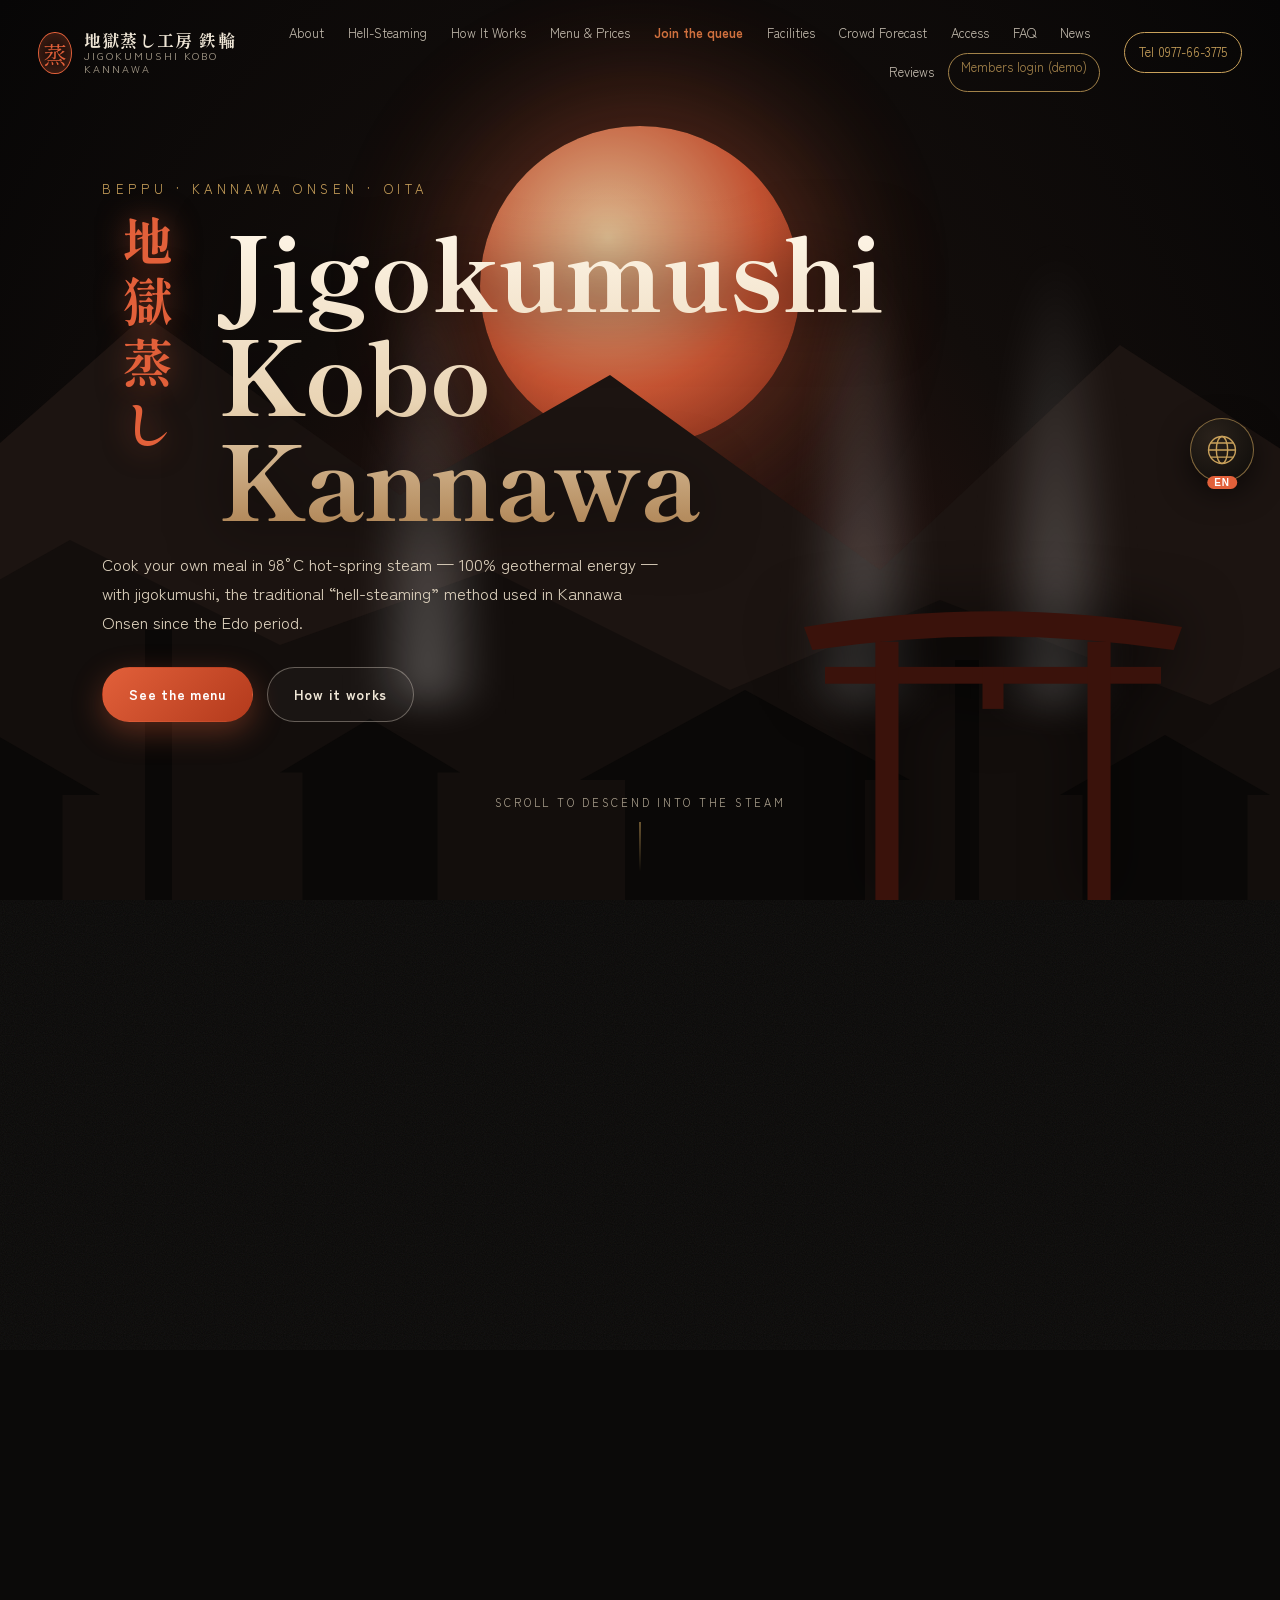
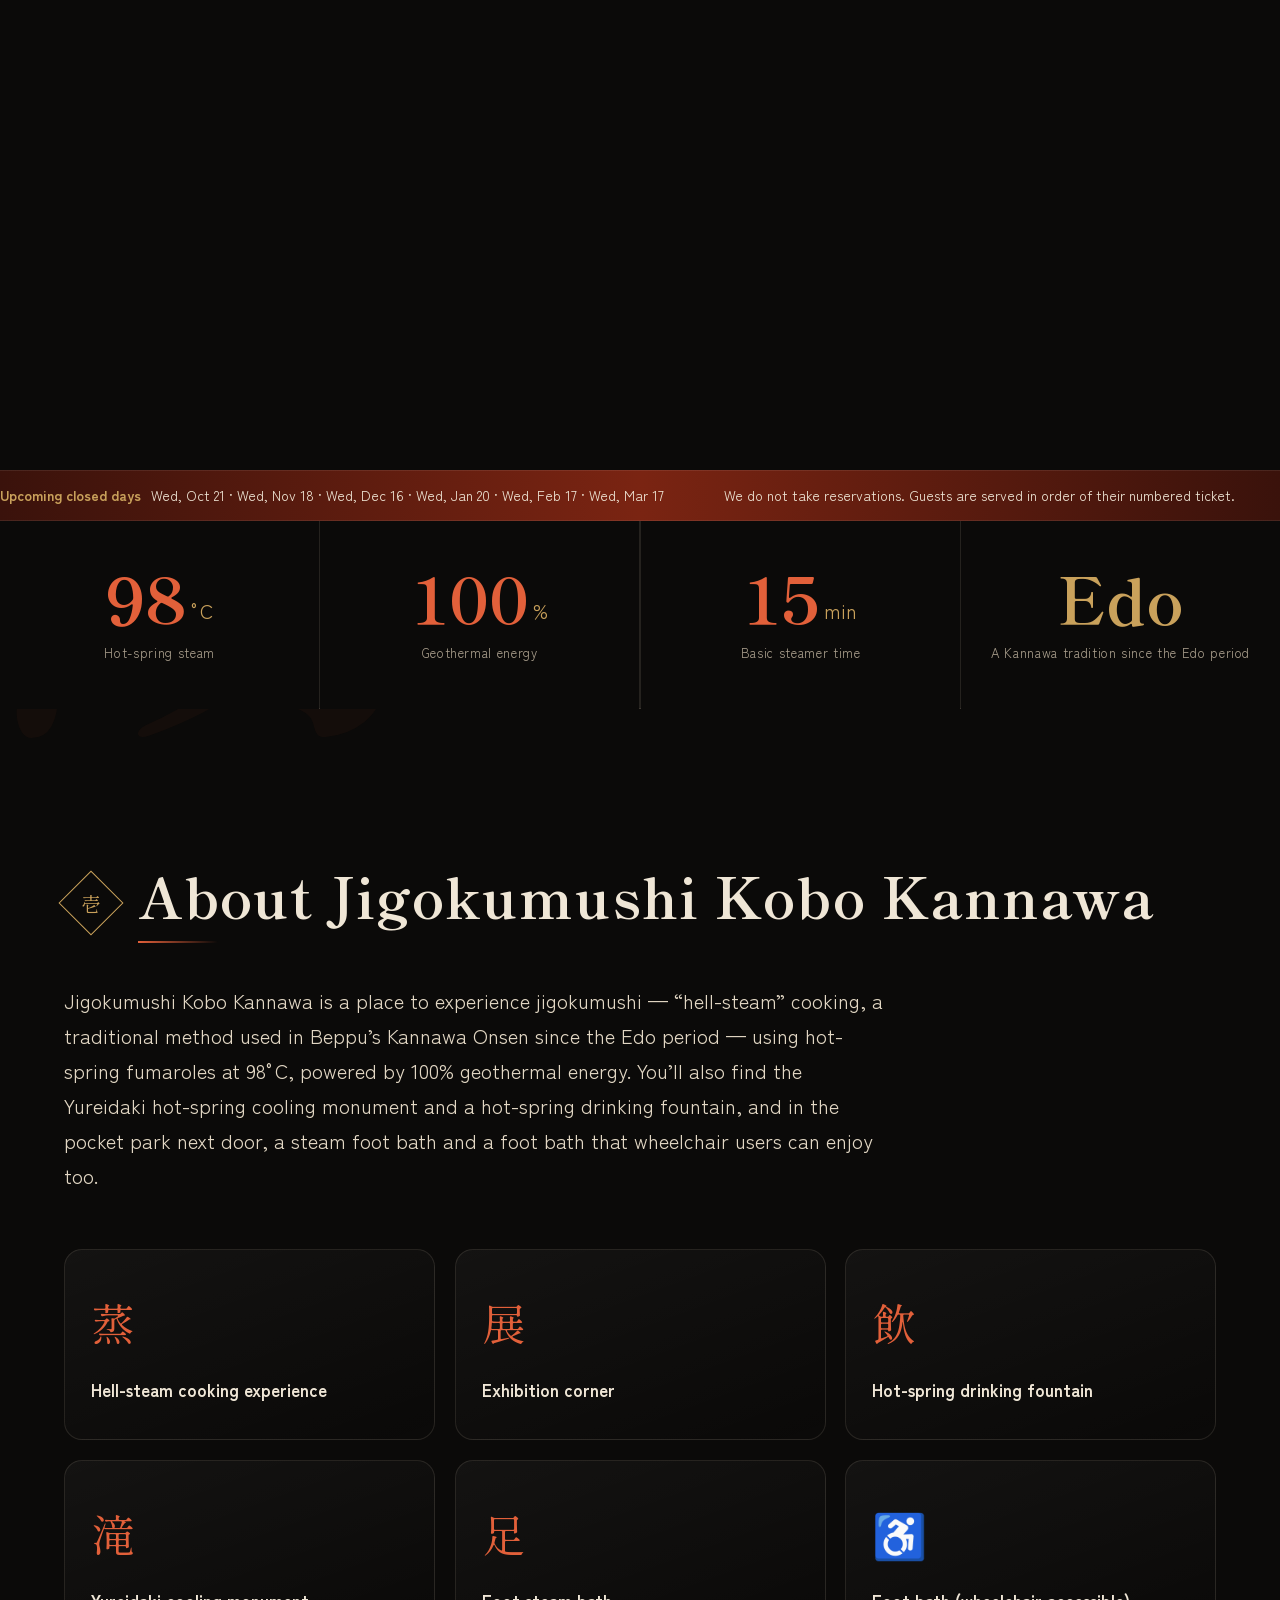
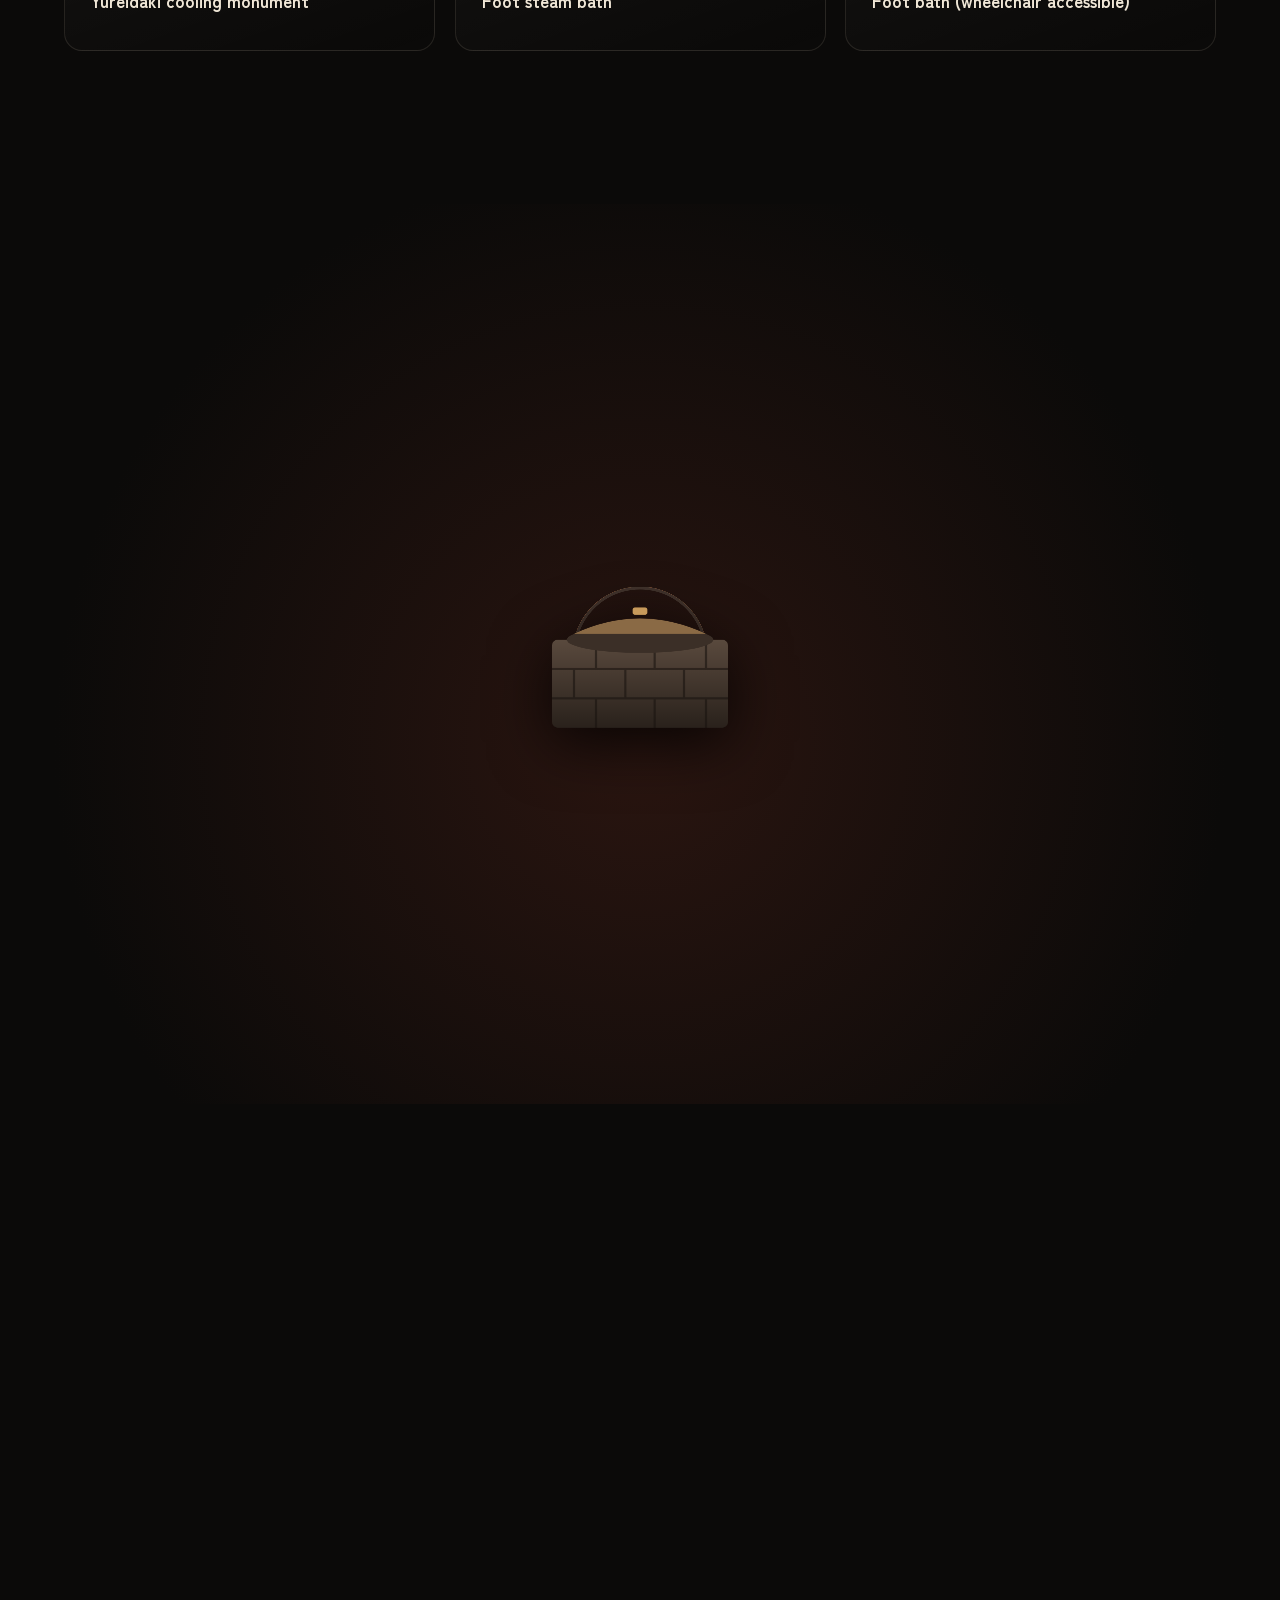
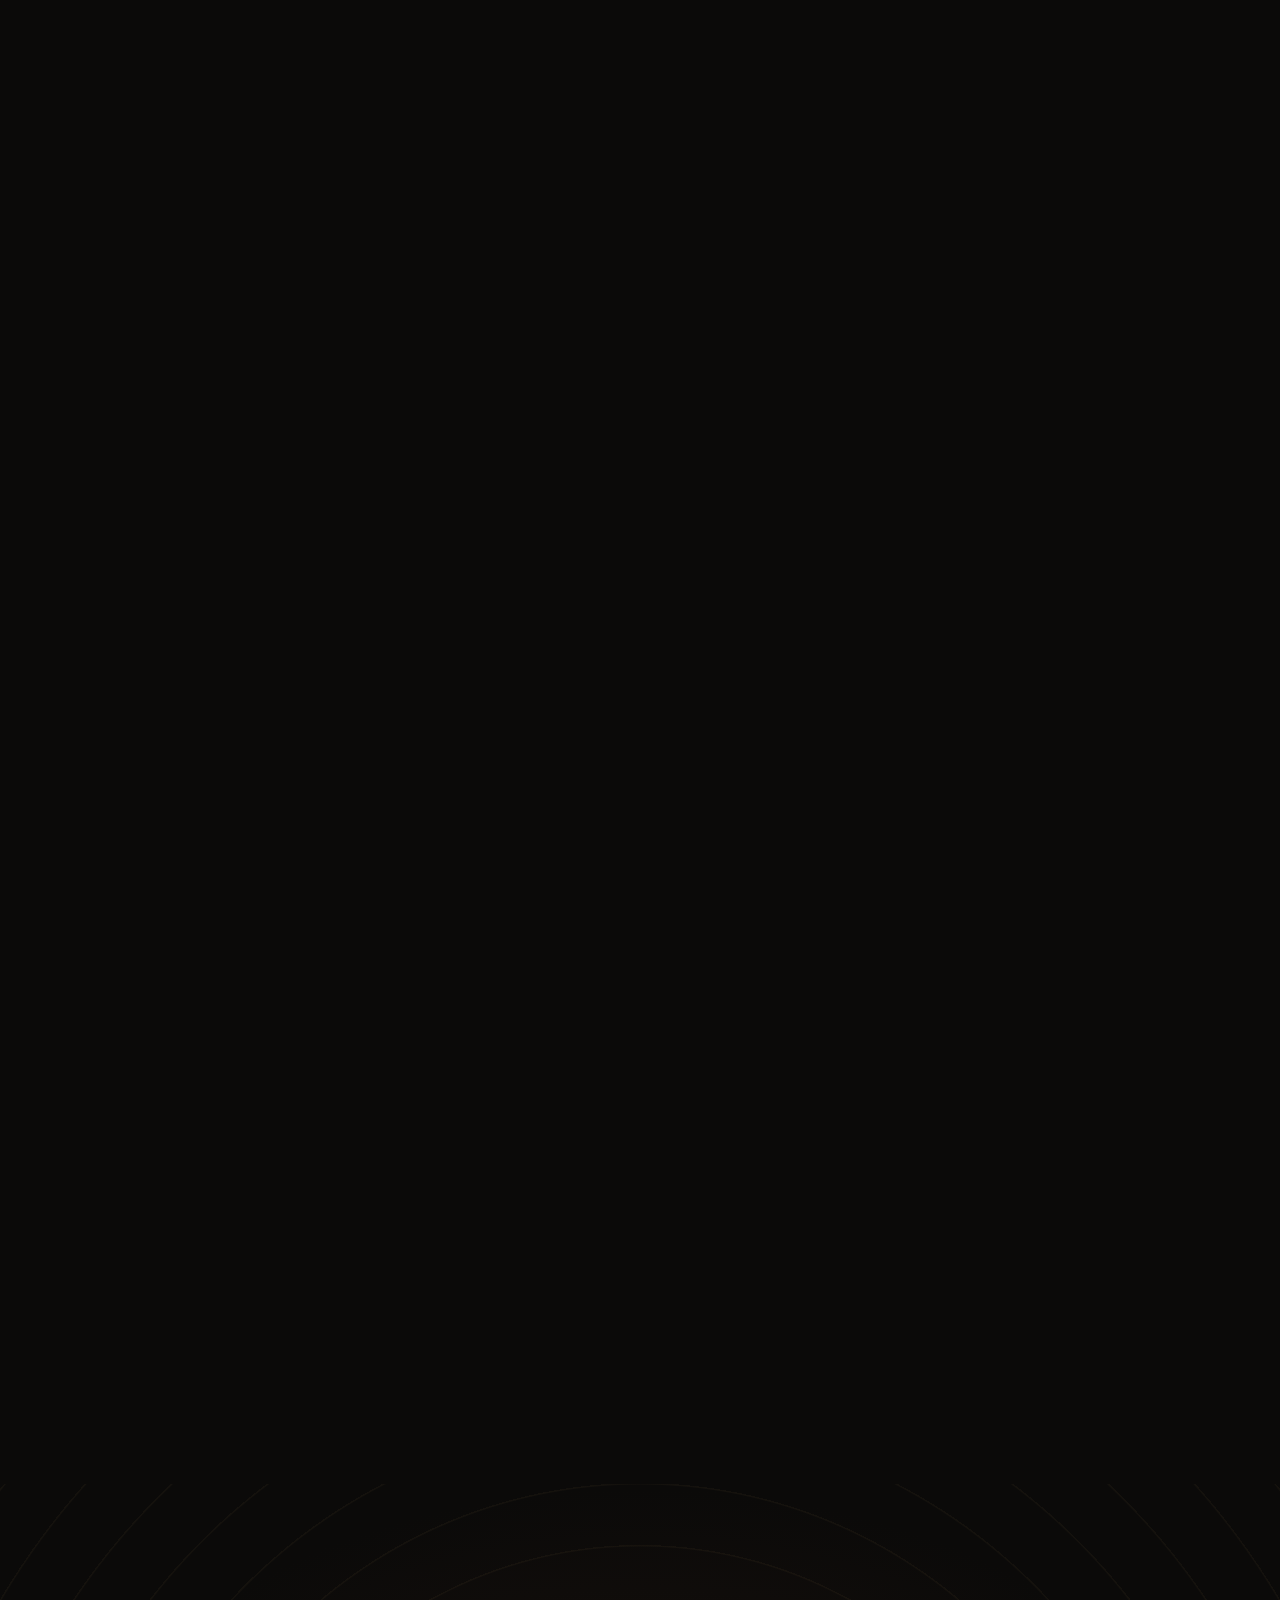
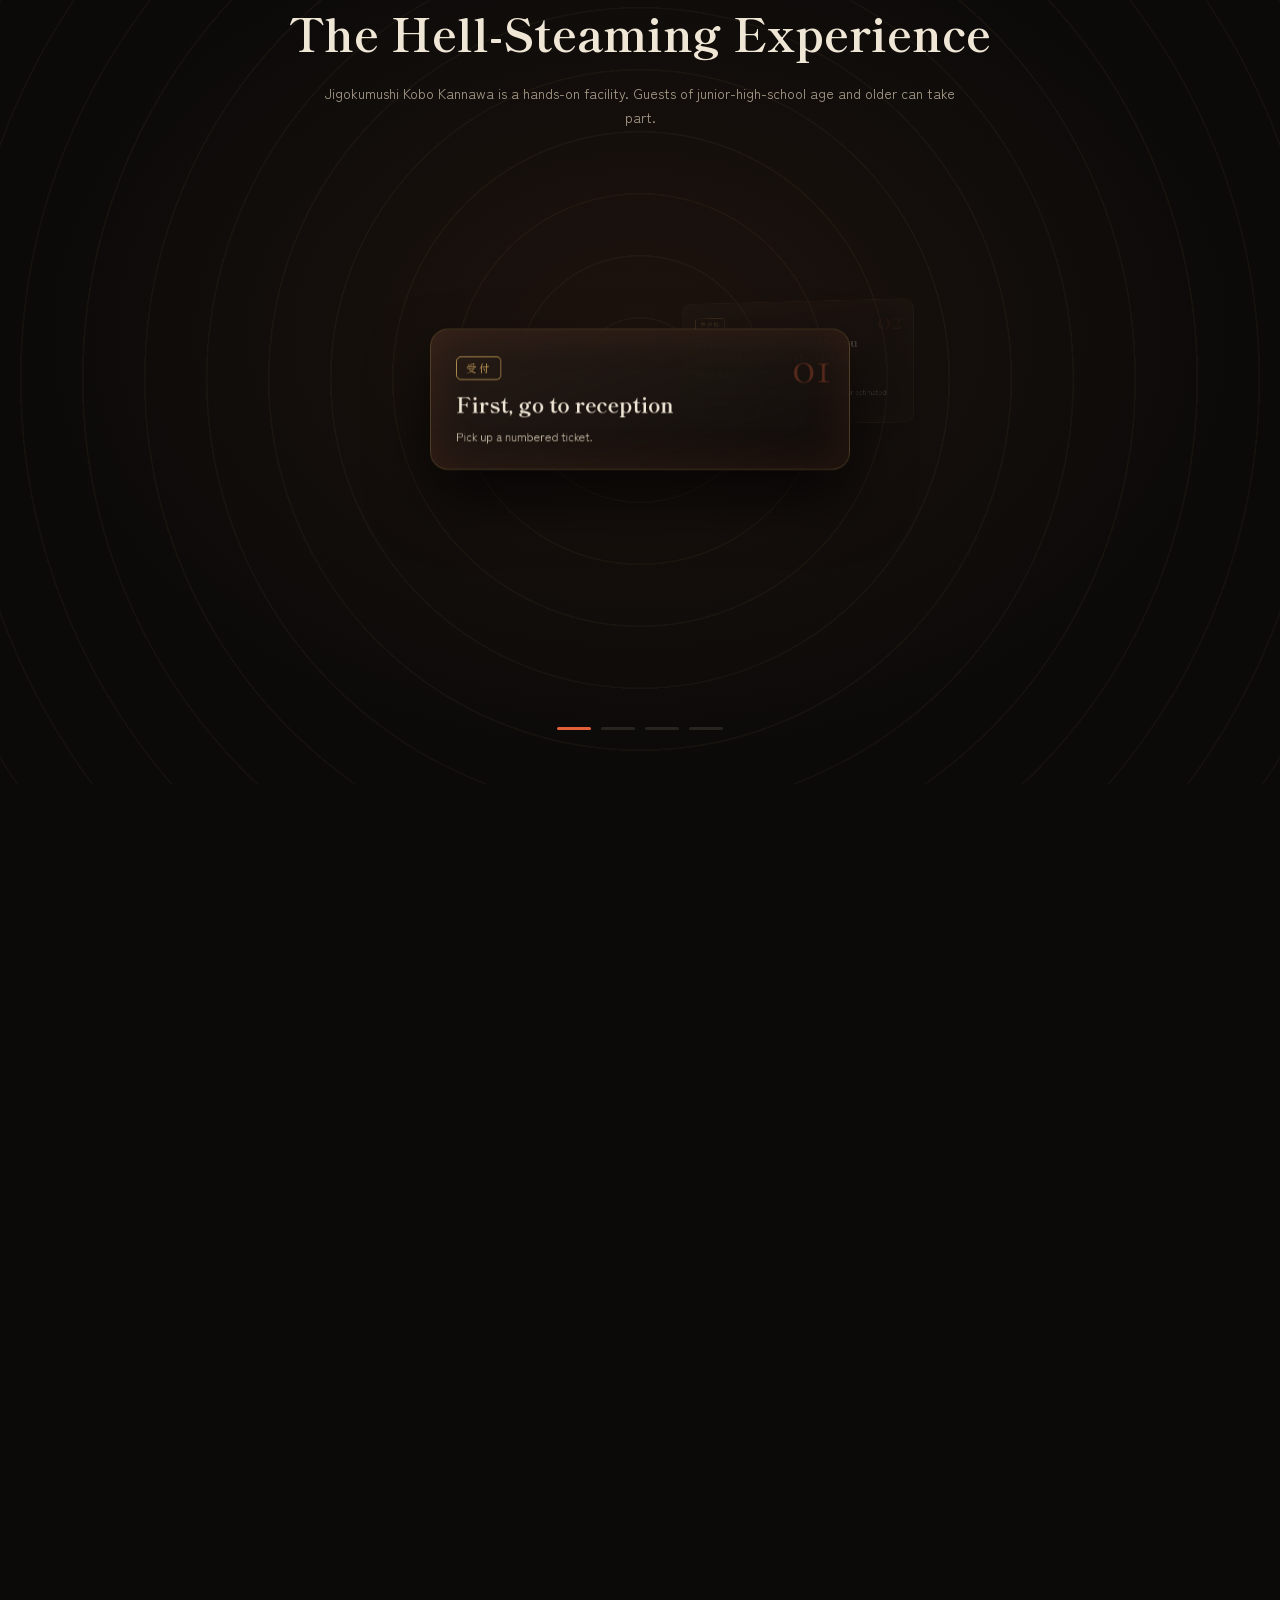
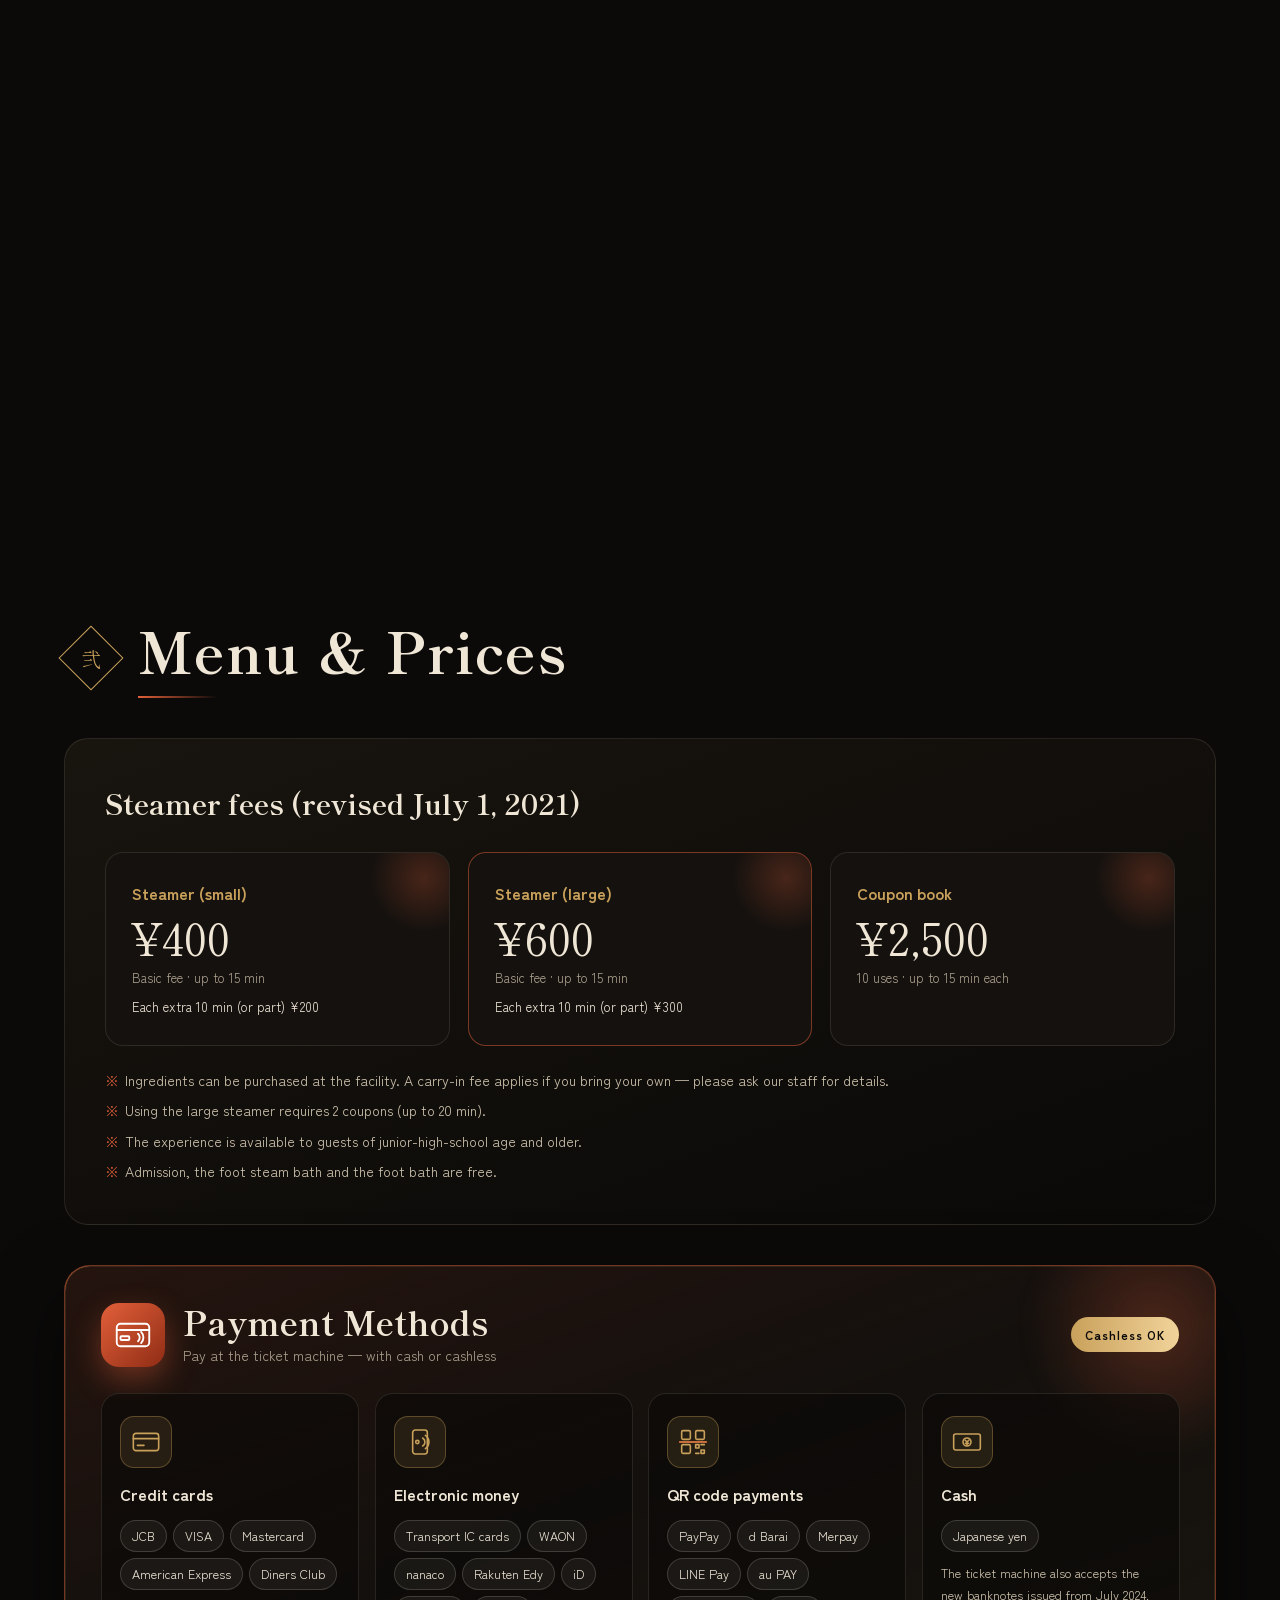
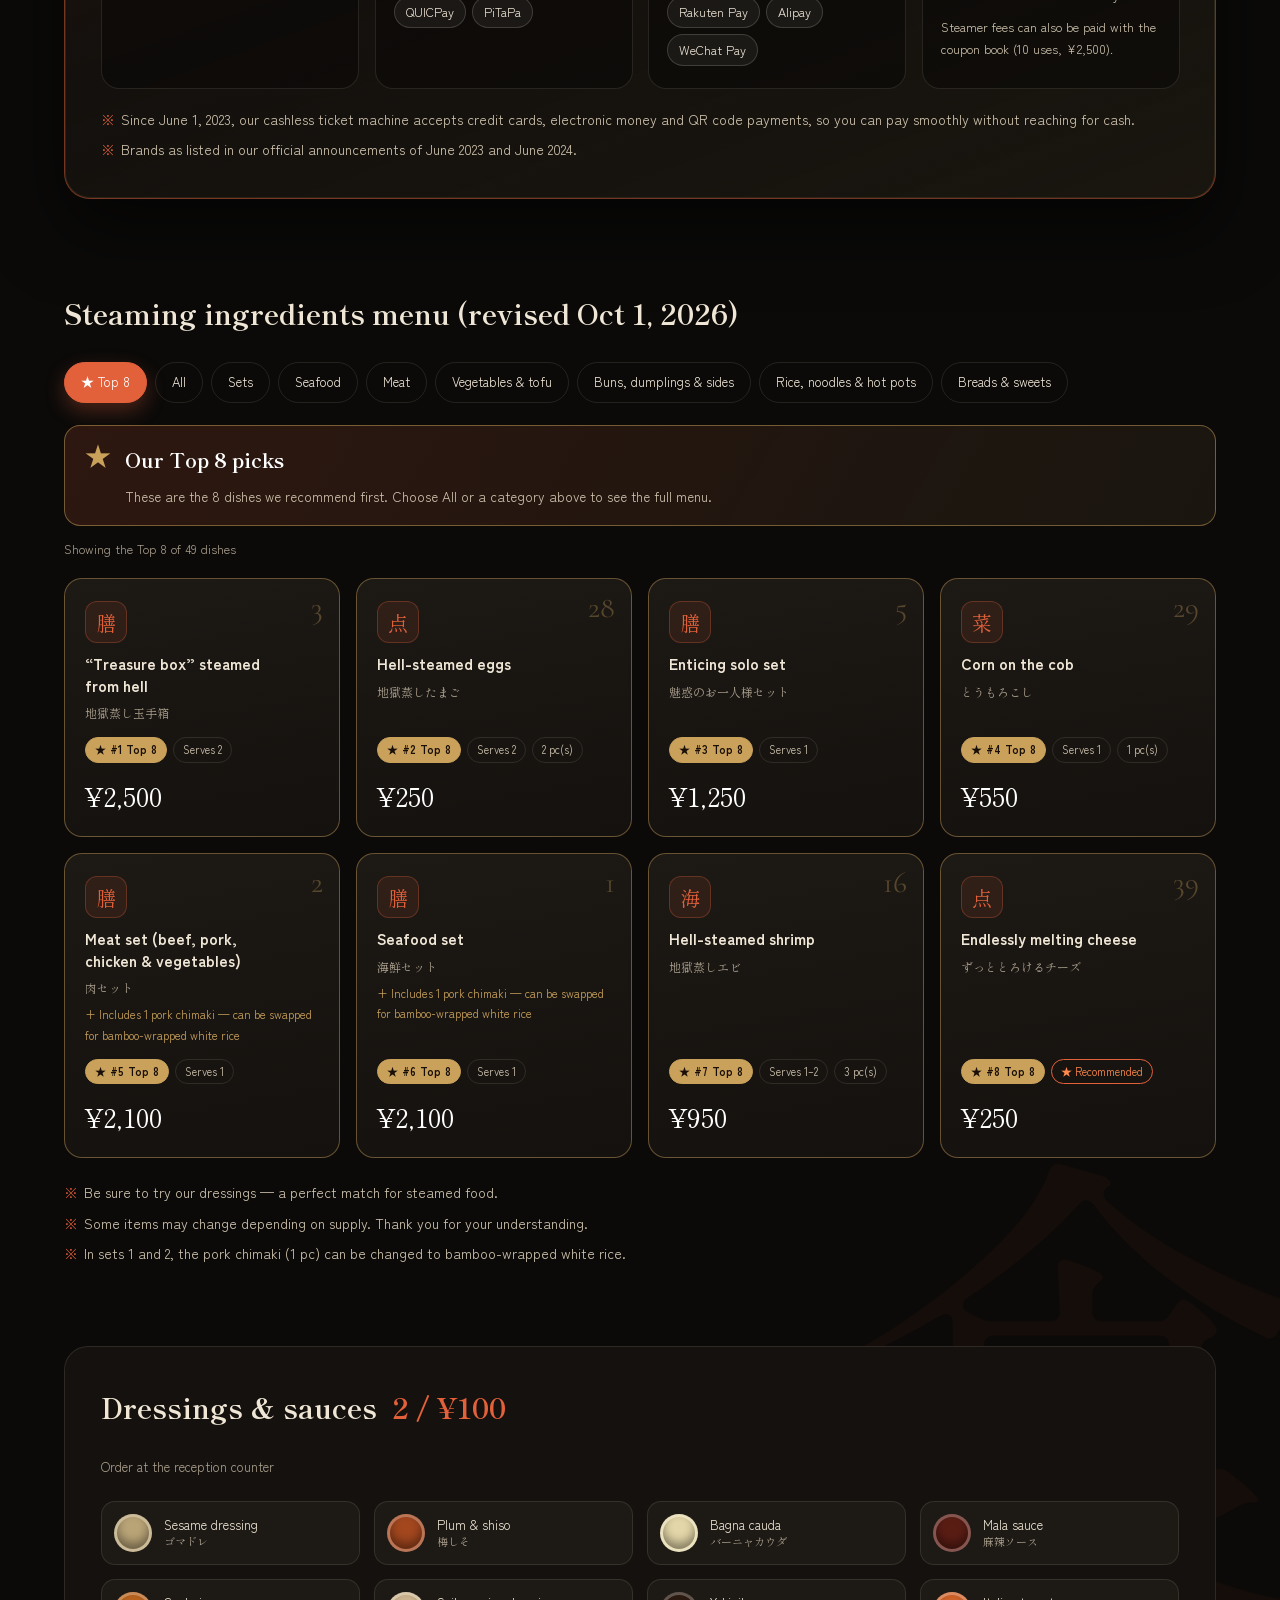
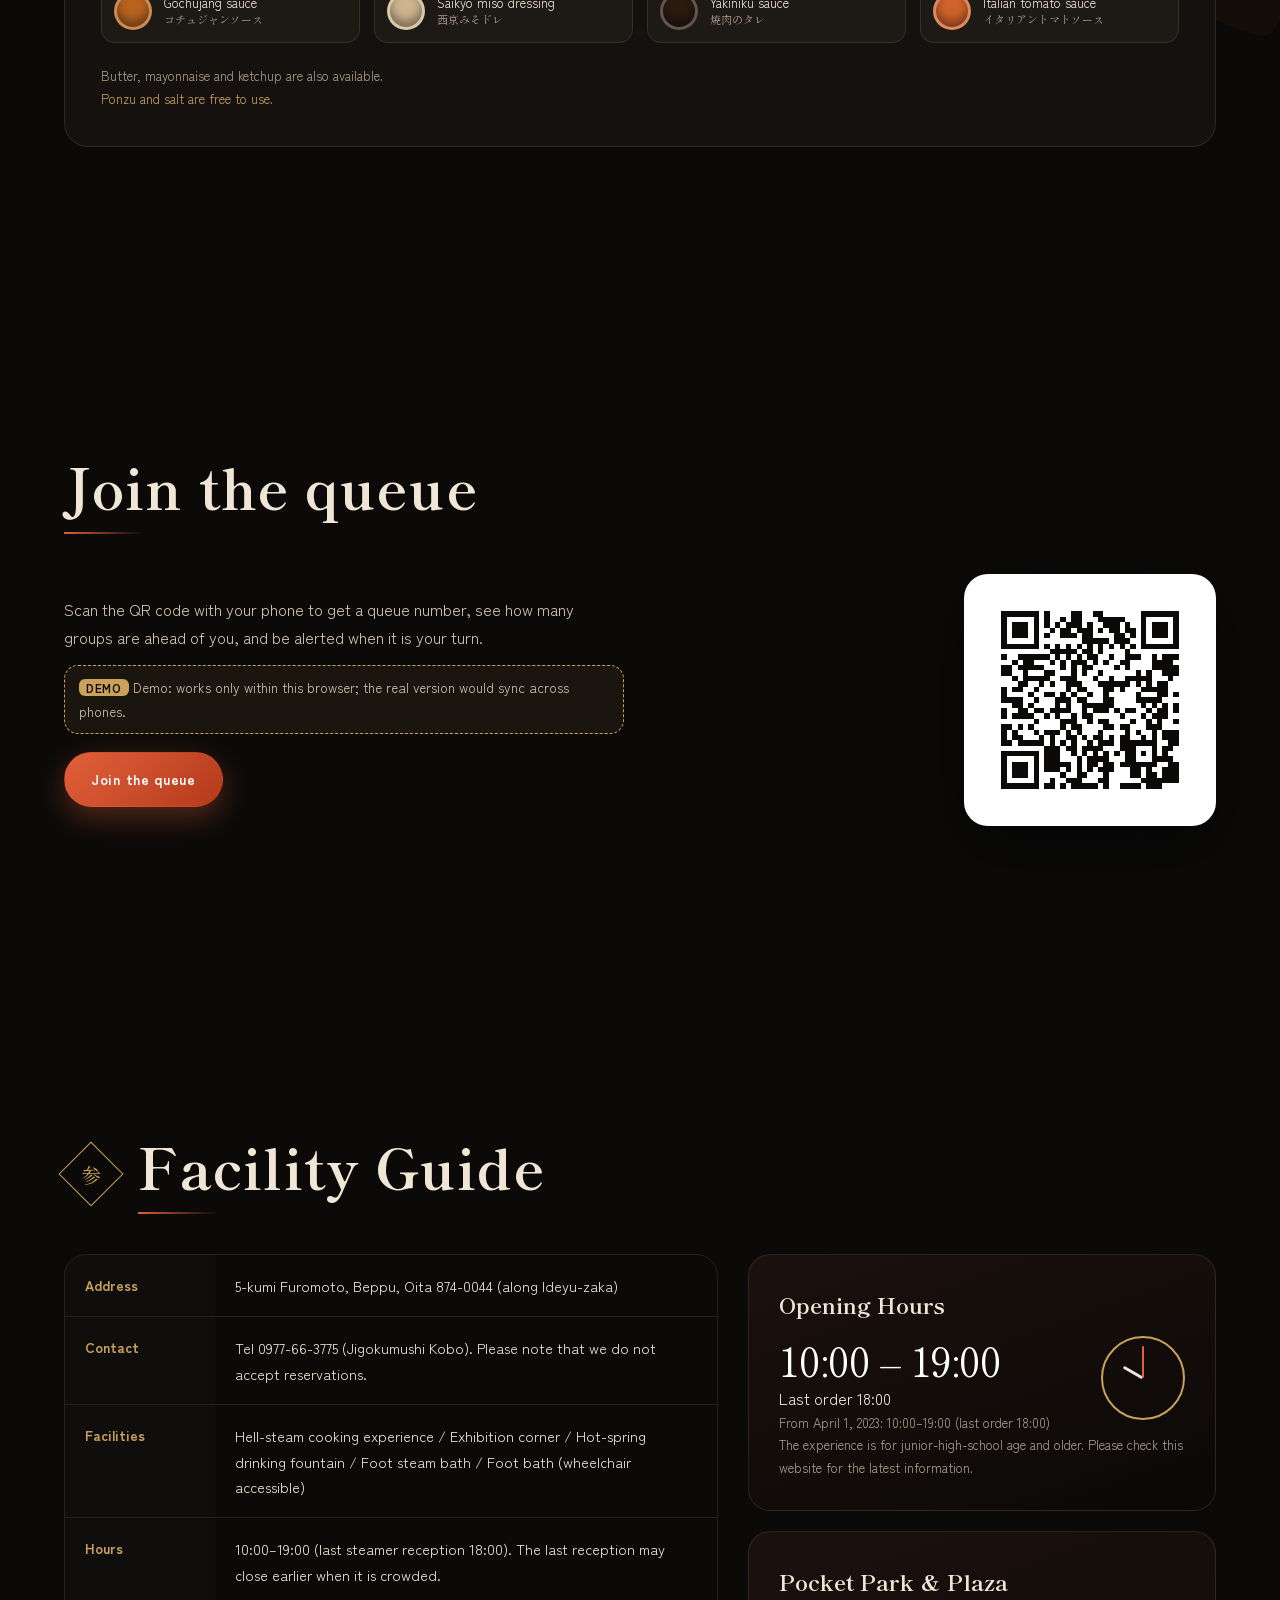
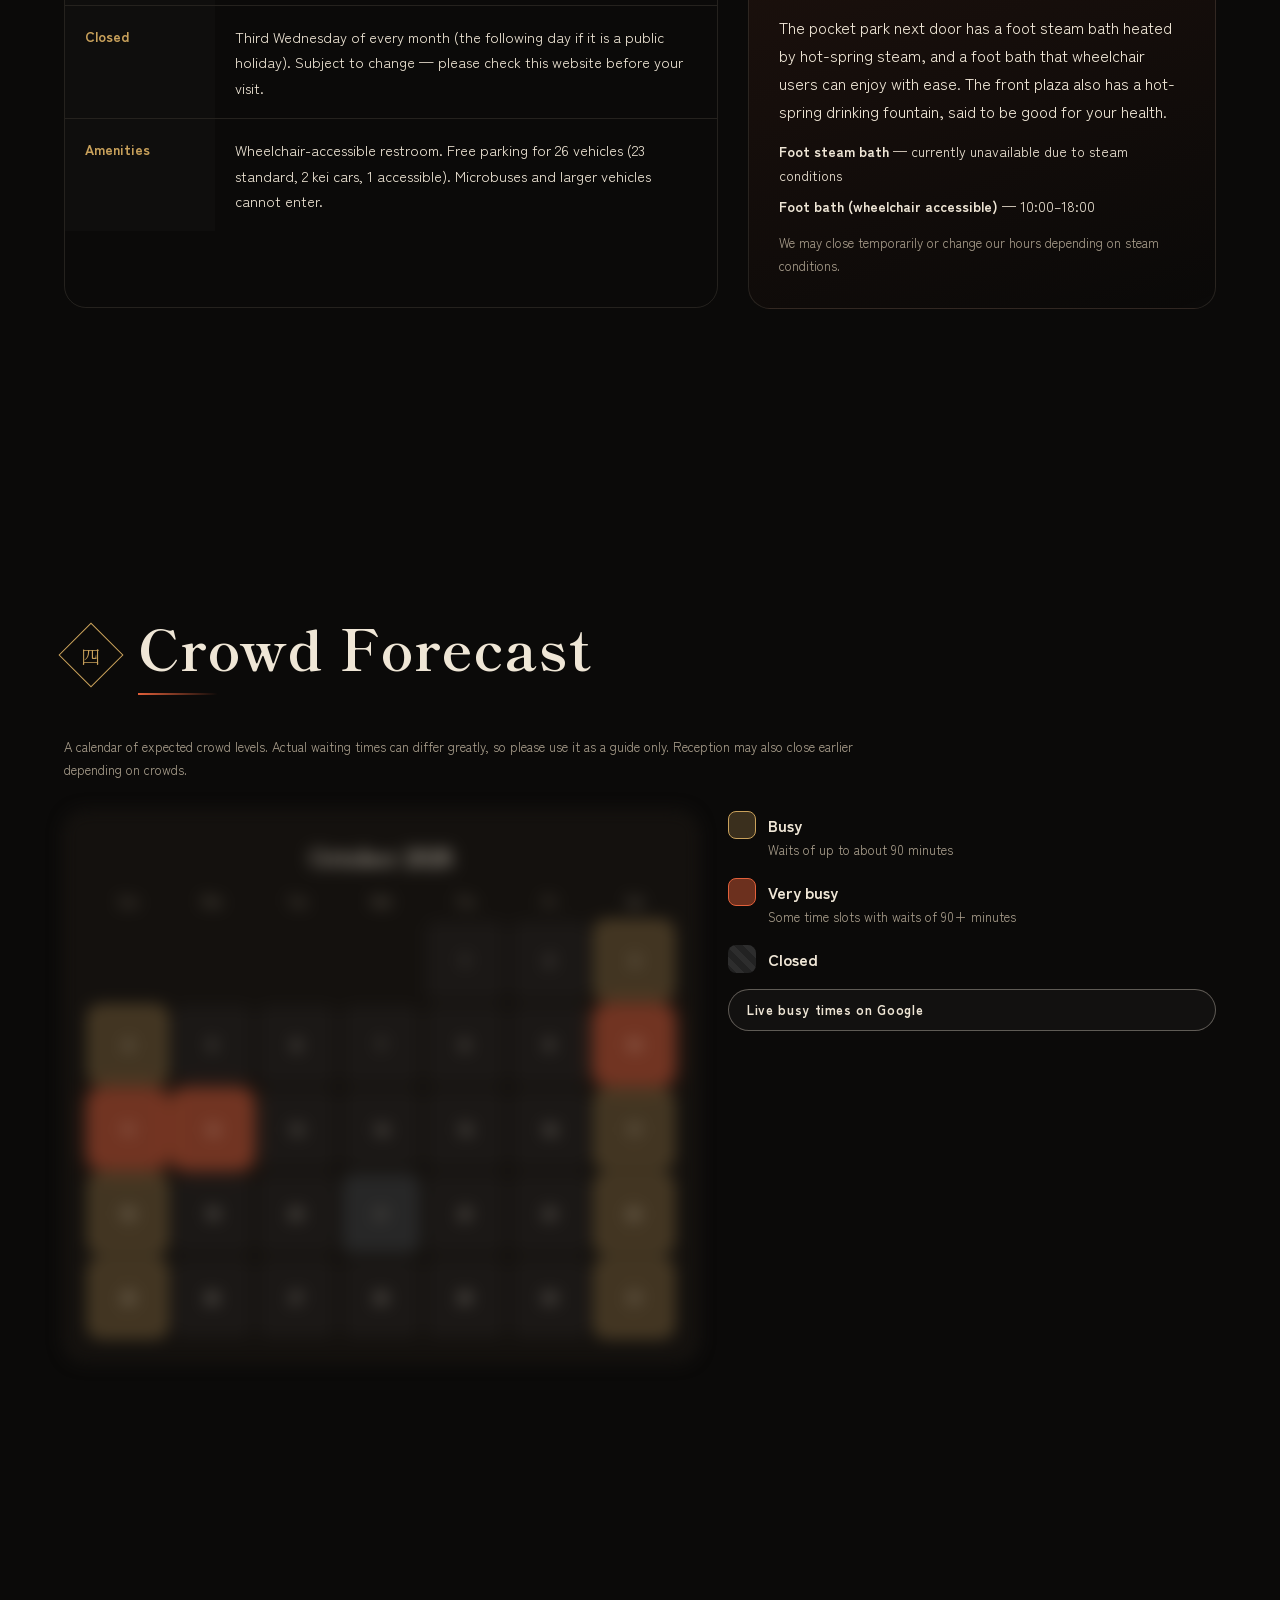
==== commit bdfedc5e: "Top 8 menu: order by Apr–Sep 2026 shop ranking (1–5) plus carried-over picks (6–8); show #1–#8 badge" ====
--- a/index.html
+++ b/index.html
@@ -10,7 +10,7 @@
 <link rel="preconnect" href="https://fonts.googleapis.com">
 <link rel="preconnect" href="https://fonts.gstatic.com" crossorigin>
 <link href="https://fonts.googleapis.com/css2?family=Shippori+Mincho+B1:wght@500;700;800&family=Zen+Kaku+Gothic+New:wght@400;500;700&family=Cormorant+Garamond:wght@500;700&family=Noto+Sans+Myanmar:wght@400;700&display=swap" rel="stylesheet">
-<link rel="stylesheet" href="css/style.css?v=20261107d">
+<link rel="stylesheet" href="css/style.css?v=20261109b">
 </head>
 <body>
 <div id="loader" aria-hidden="true"><div class="loader-kanji">蒸</div><div class="loader-bar"><span></span></div></div>
@@ -174,7 +174,7 @@
     <div class="tunnel-stage">
       <div class="t-layer" data-i="0"><div class="t-card"><span class="t-num">01</span><span class="t-kanji">受付</span><h3 data-i18n="flow.s1t">First, go to reception</h3><p data-i18n="flow.s1d">Get a numbered ticket.</p></div></div>
       <div class="t-layer" data-i="1"><div class="t-card"><span class="t-num">02</span><span class="t-kanji">券売機</span><h3 data-i18n="flow.s2t">Choose and buy</h3><p data-i18n="flow.s2d">...</p></div></div>
-      <div class="t-layer" data-i="2"><div class="t-card"><span class="t-num">03</span><span class="t-kanji">待機</span><h3 data-i18n="flow.s3t">Wait inside</h3><p data-i18n="flow.s3d">...</p></div></div>
+      <div class="t-layer" data-i="2"><div class="t-card"><span class="t-num">03</span><span class="t-kanji">待機</span><h3 data-i18n="flow.s3t">Wait for your number to be called.</h3><p data-i18n="flow.s3d">...</p></div></div>
       <div class="t-layer" data-i="3"><div class="t-card"><span class="t-num">04</span><span class="t-kanji">開始</span><h3 data-i18n="flow.s4t">Start!</h3><p data-i18n="flow.s4d">...</p></div></div>
     </div>
     <div class="tunnel-dots"><i></i><i></i><i></i><i></i></div>
@@ -527,21 +527,21 @@
   <p class="demo-note" data-i18n="foot.demo">Design concept demo — not the official website. Information sourced from jigokumushi.com.</p>
 </footer>
 
-<script src="js/i18n/en.js?v=20261107d"></script>
-<script src="js/i18n/ja.js?v=20261107d"></script>
-<script src="js/i18n/ko.js?v=20261107d"></script>
-<script src="js/i18n/zh-Hans.js?v=20261107d"></script>
-<script src="js/i18n/zh-Hant.js?v=20261107d"></script>
-<script src="js/i18n/fr.js?v=20261107d"></script>
-<script src="js/i18n/vi.js?v=20261107d"></script>
-<script src="js/i18n/es.js?v=20261107d"></script>
-<script src="js/i18n/de.js?v=20261107d"></script>
-<script src="js/i18n/th.js?v=20261107d"></script>
-<script src="js/i18n/id.js?v=20261107d"></script>
-<script src="js/i18n/pt.js?v=20261107d"></script>
-<script src="js/i18n/it.js?v=20261107d"></script>
-<script src="js/i18n/my.js?v=20261107d"></script>
-<script src="js/data.js?v=20261107d"></script>
-<script src="js/main.js?v=20261108a"></script>
+<script src="js/i18n/en.js?v=20261108e"></script>
+<script src="js/i18n/ja.js?v=20261108e"></script>
+<script src="js/i18n/ko.js?v=20261108e"></script>
+<script src="js/i18n/zh-Hans.js?v=20261108e"></script>
+<script src="js/i18n/zh-Hant.js?v=20261108e"></script>
+<script src="js/i18n/fr.js?v=20261108e"></script>
+<script src="js/i18n/vi.js?v=20261108e"></script>
+<script src="js/i18n/es.js?v=20261108e"></script>
+<script src="js/i18n/de.js?v=20261108e"></script>
+<script src="js/i18n/th.js?v=20261108e"></script>
+<script src="js/i18n/id.js?v=20261108e"></script>
+<script src="js/i18n/pt.js?v=20261108e"></script>
+<script src="js/i18n/it.js?v=20261108e"></script>
+<script src="js/i18n/my.js?v=20261108e"></script>
+<script src="js/data.js?v=20261109b"></script>
+<script src="js/main.js?v=20261109b"></script>
 </body>
 </html>
--- a/css/style.css
+++ b/css/style.css
@@ -485,3 +485,4 @@
 html[lang=my] body,html[lang=my] h1,html[lang=my] h2,html[lang=my] h3{font-family:'Noto Sans Myanmar','Myanmar Text','Padauk',var(--sans);line-height:1.9}
 #main-nav a.nav-login{border:1px solid var(--gold);border-radius:999px;padding:2px 12px;color:var(--gold)}
 @media (min-width:981px){#main-nav{flex-wrap:wrap;justify-content:flex-end;min-width:0;row-gap:0}}
+
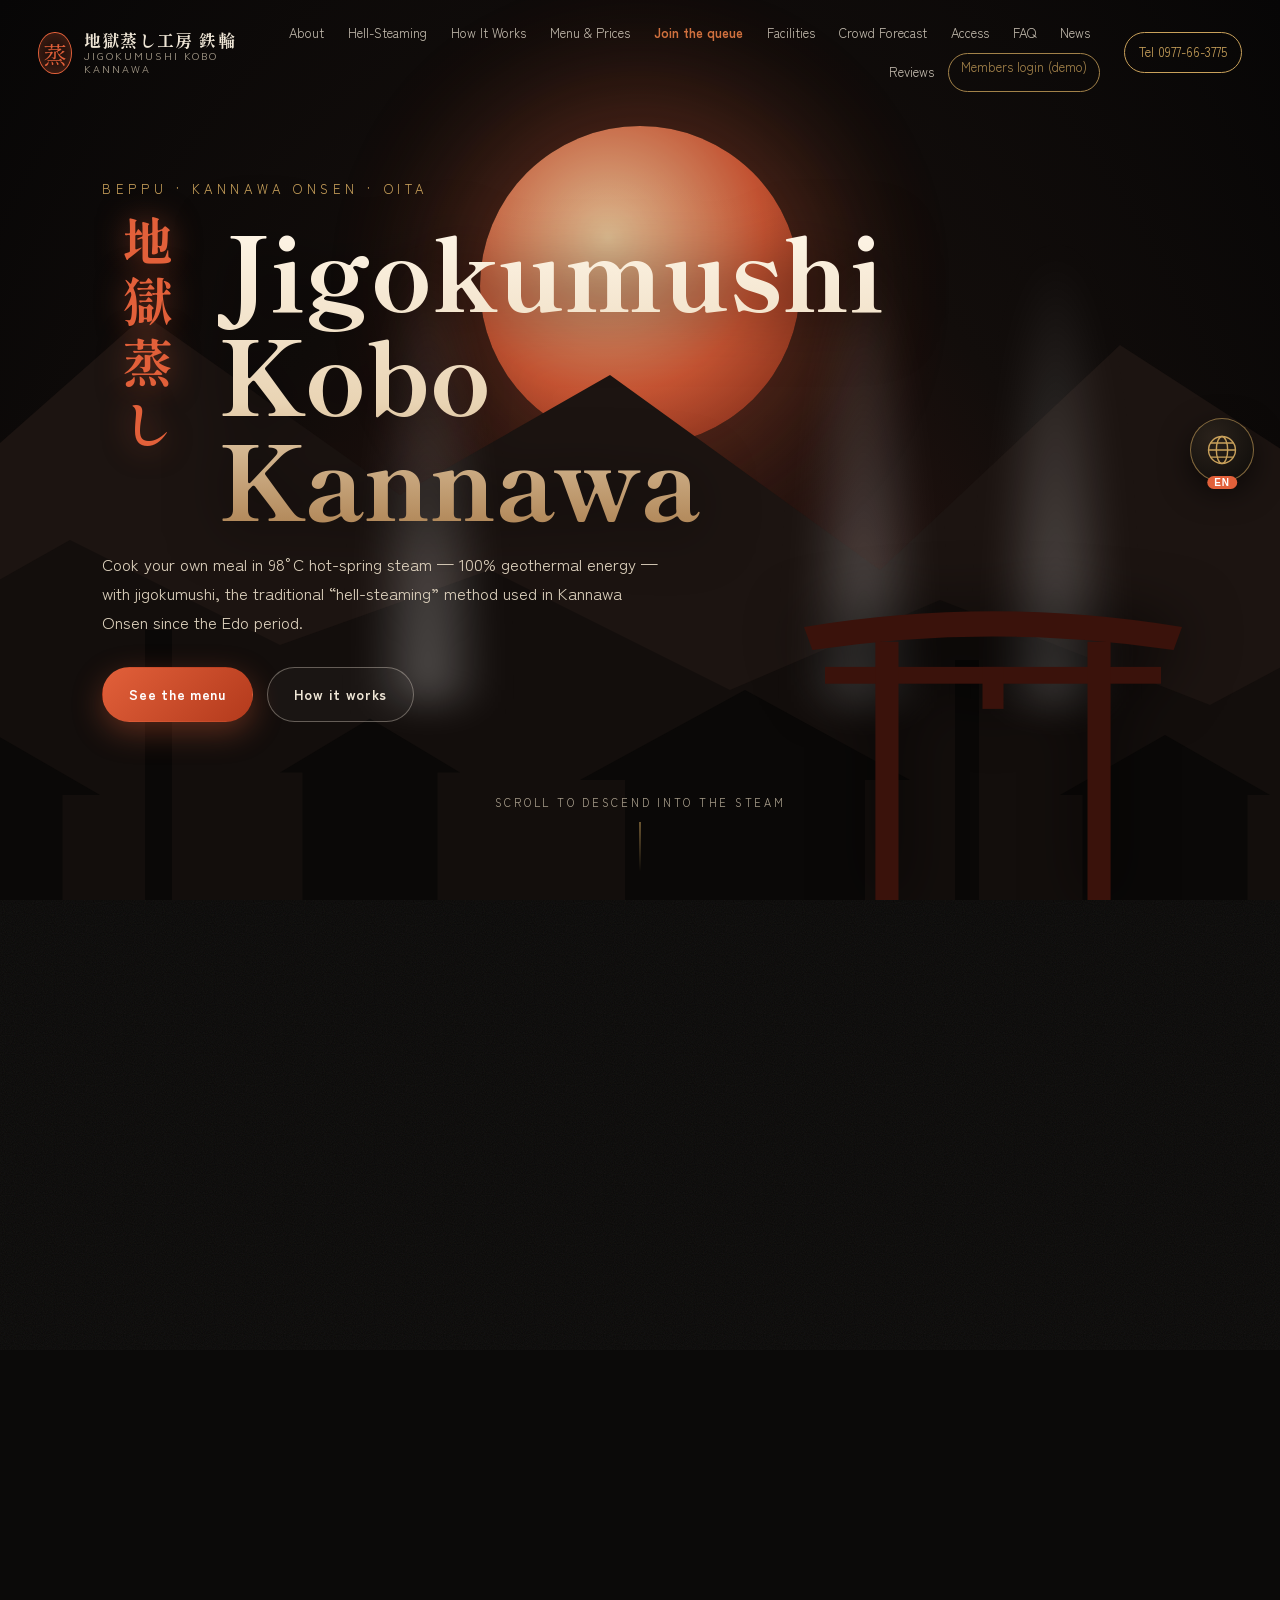
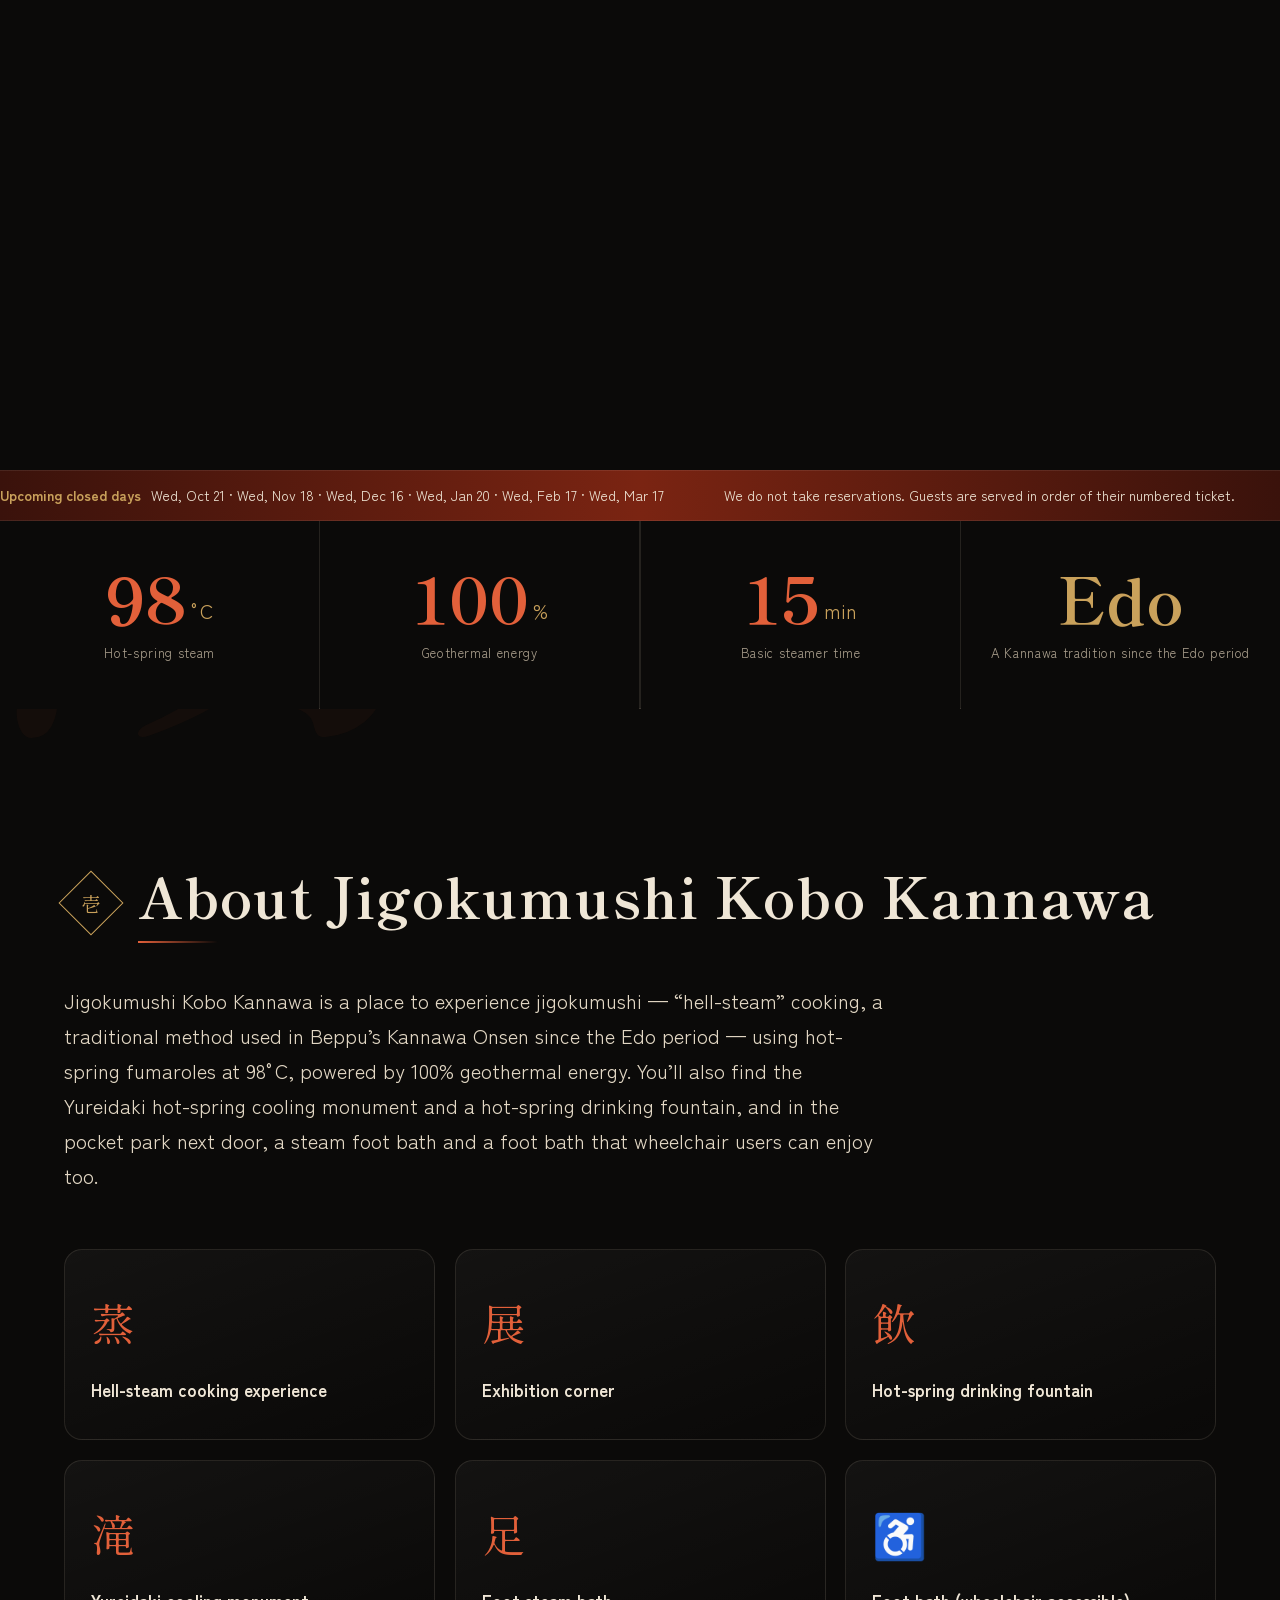
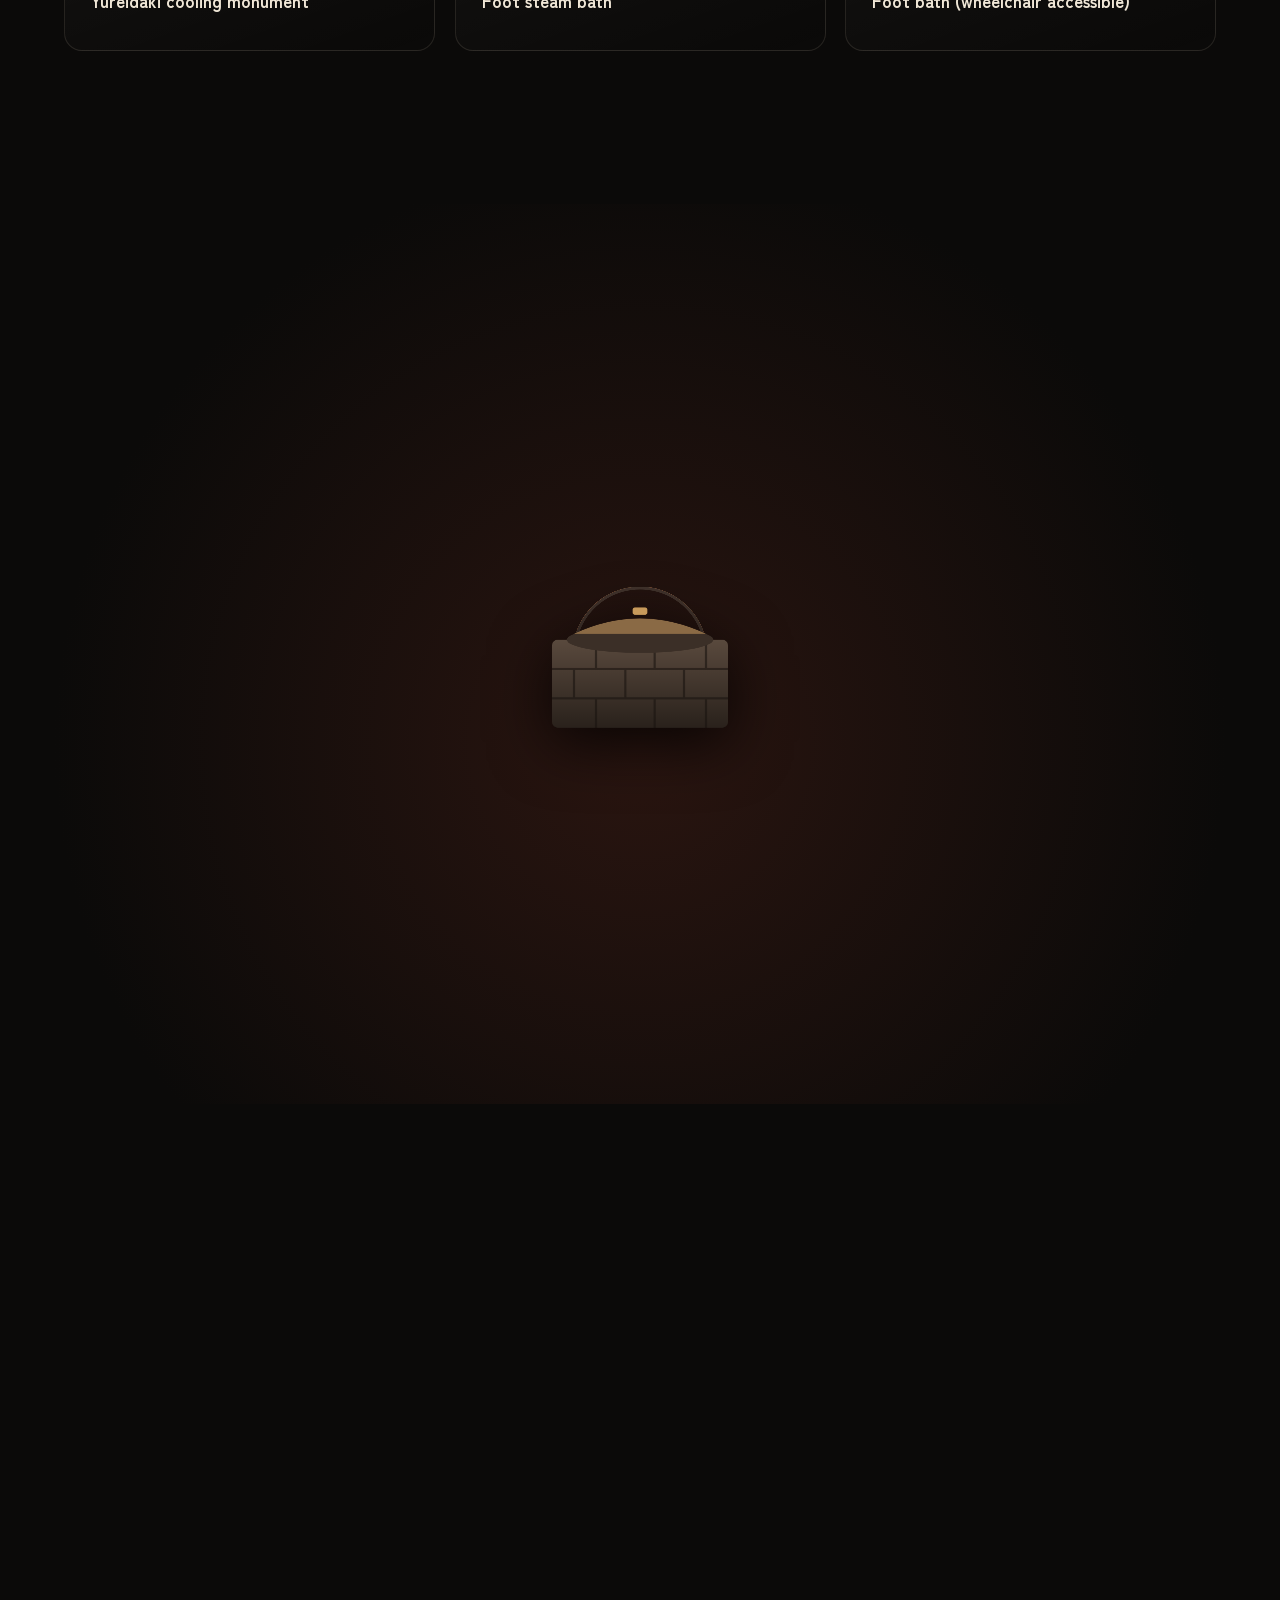
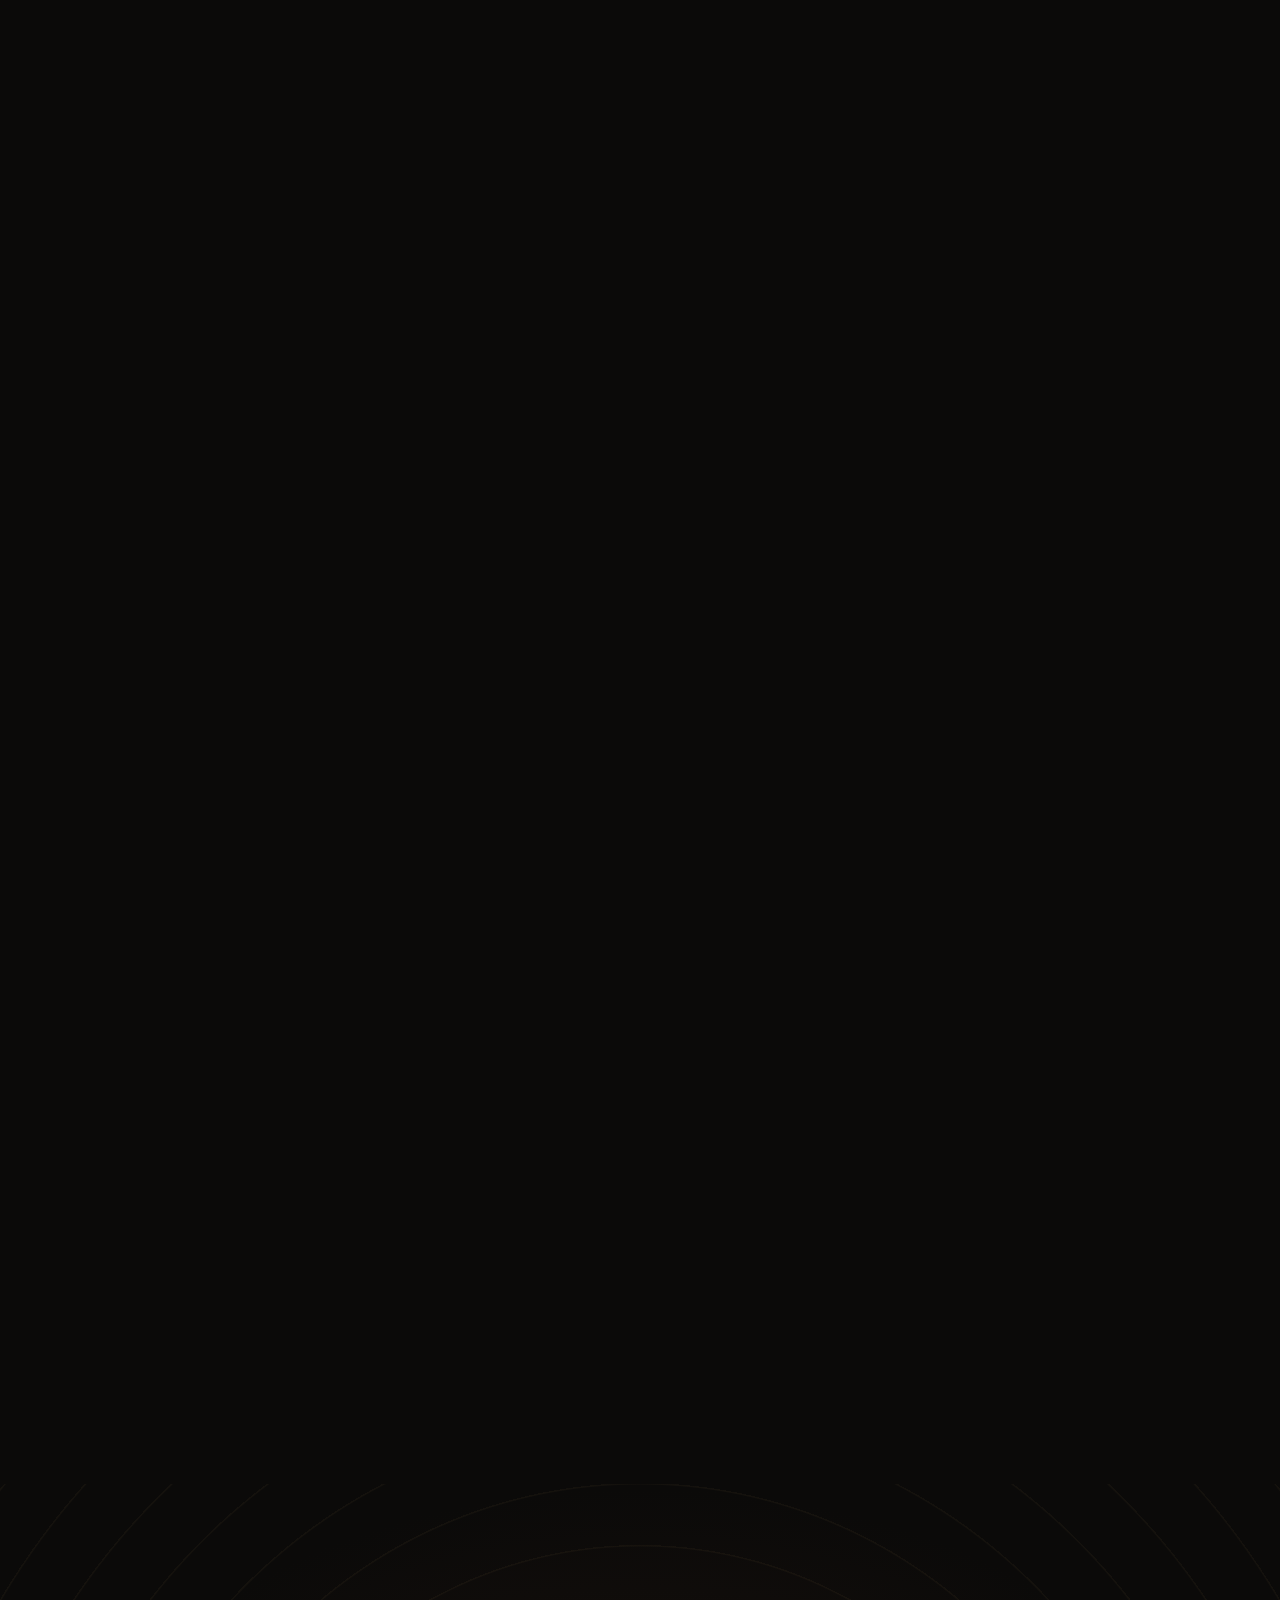
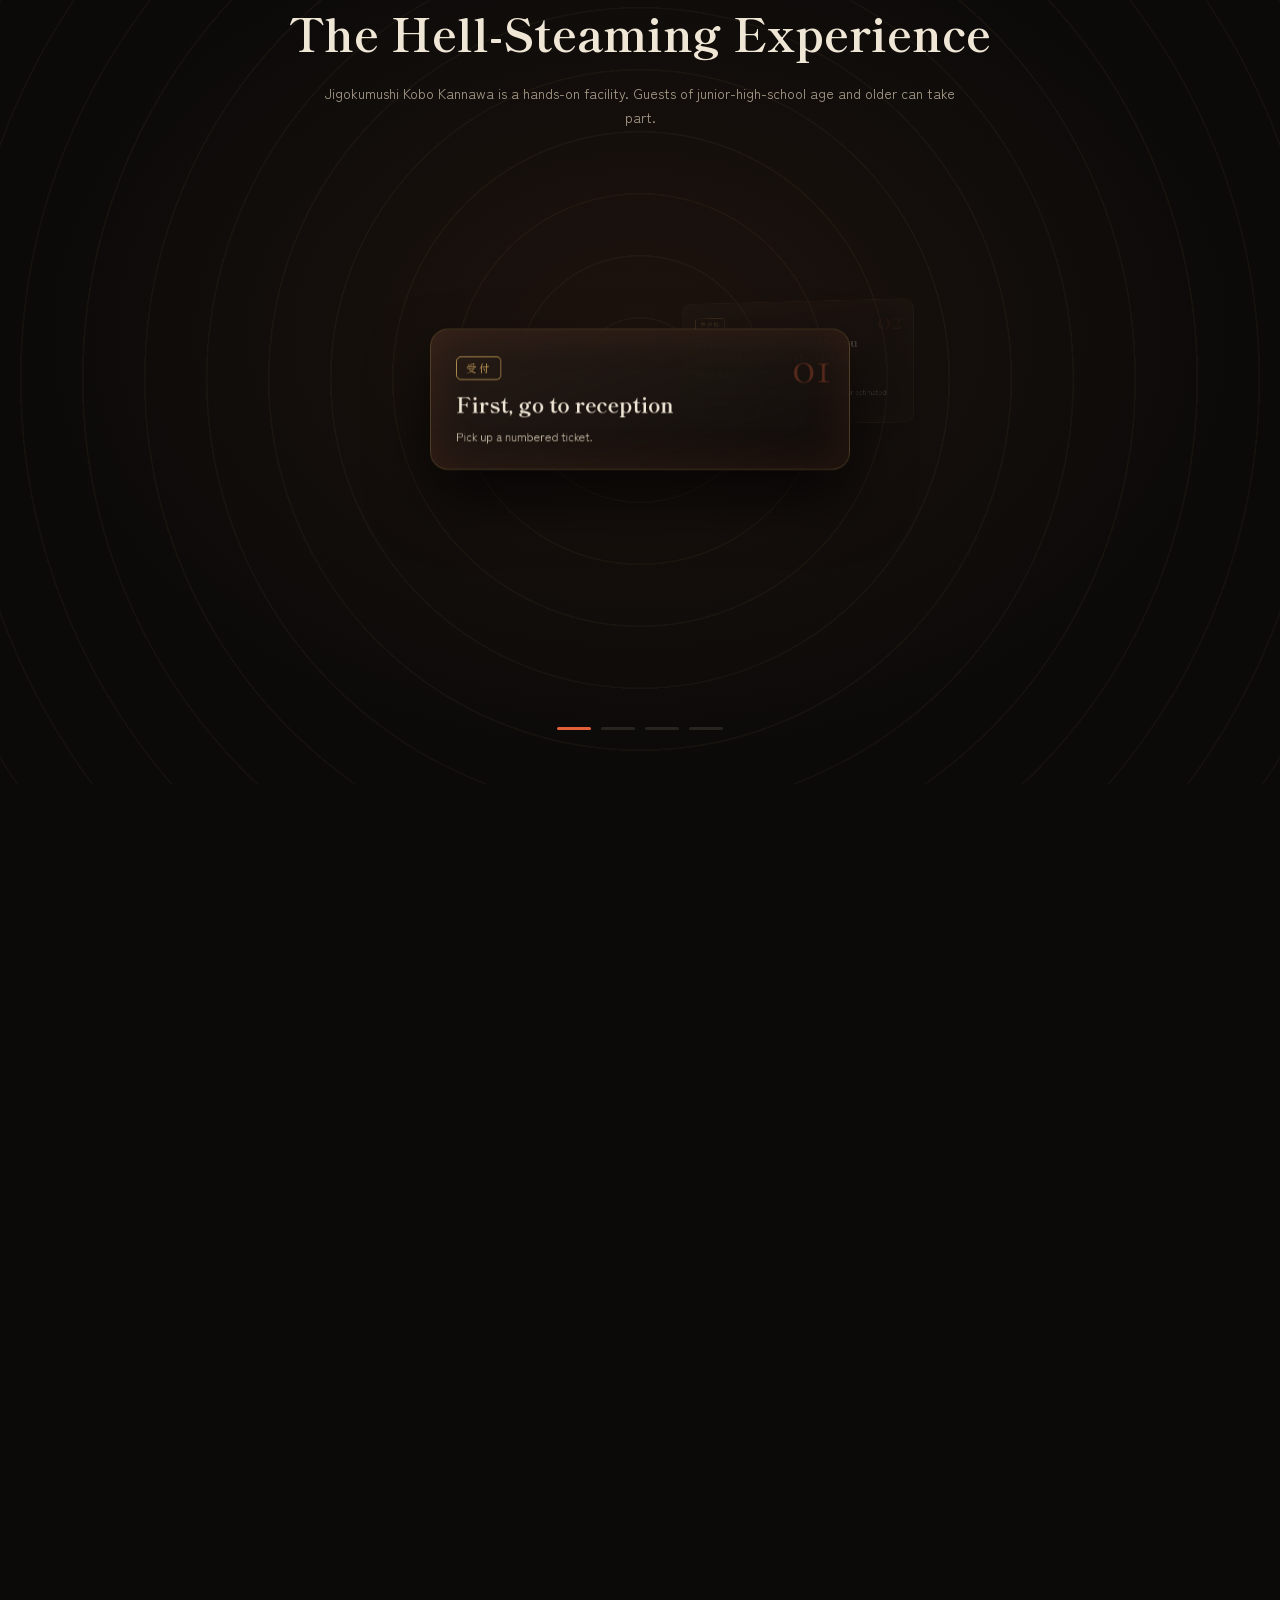
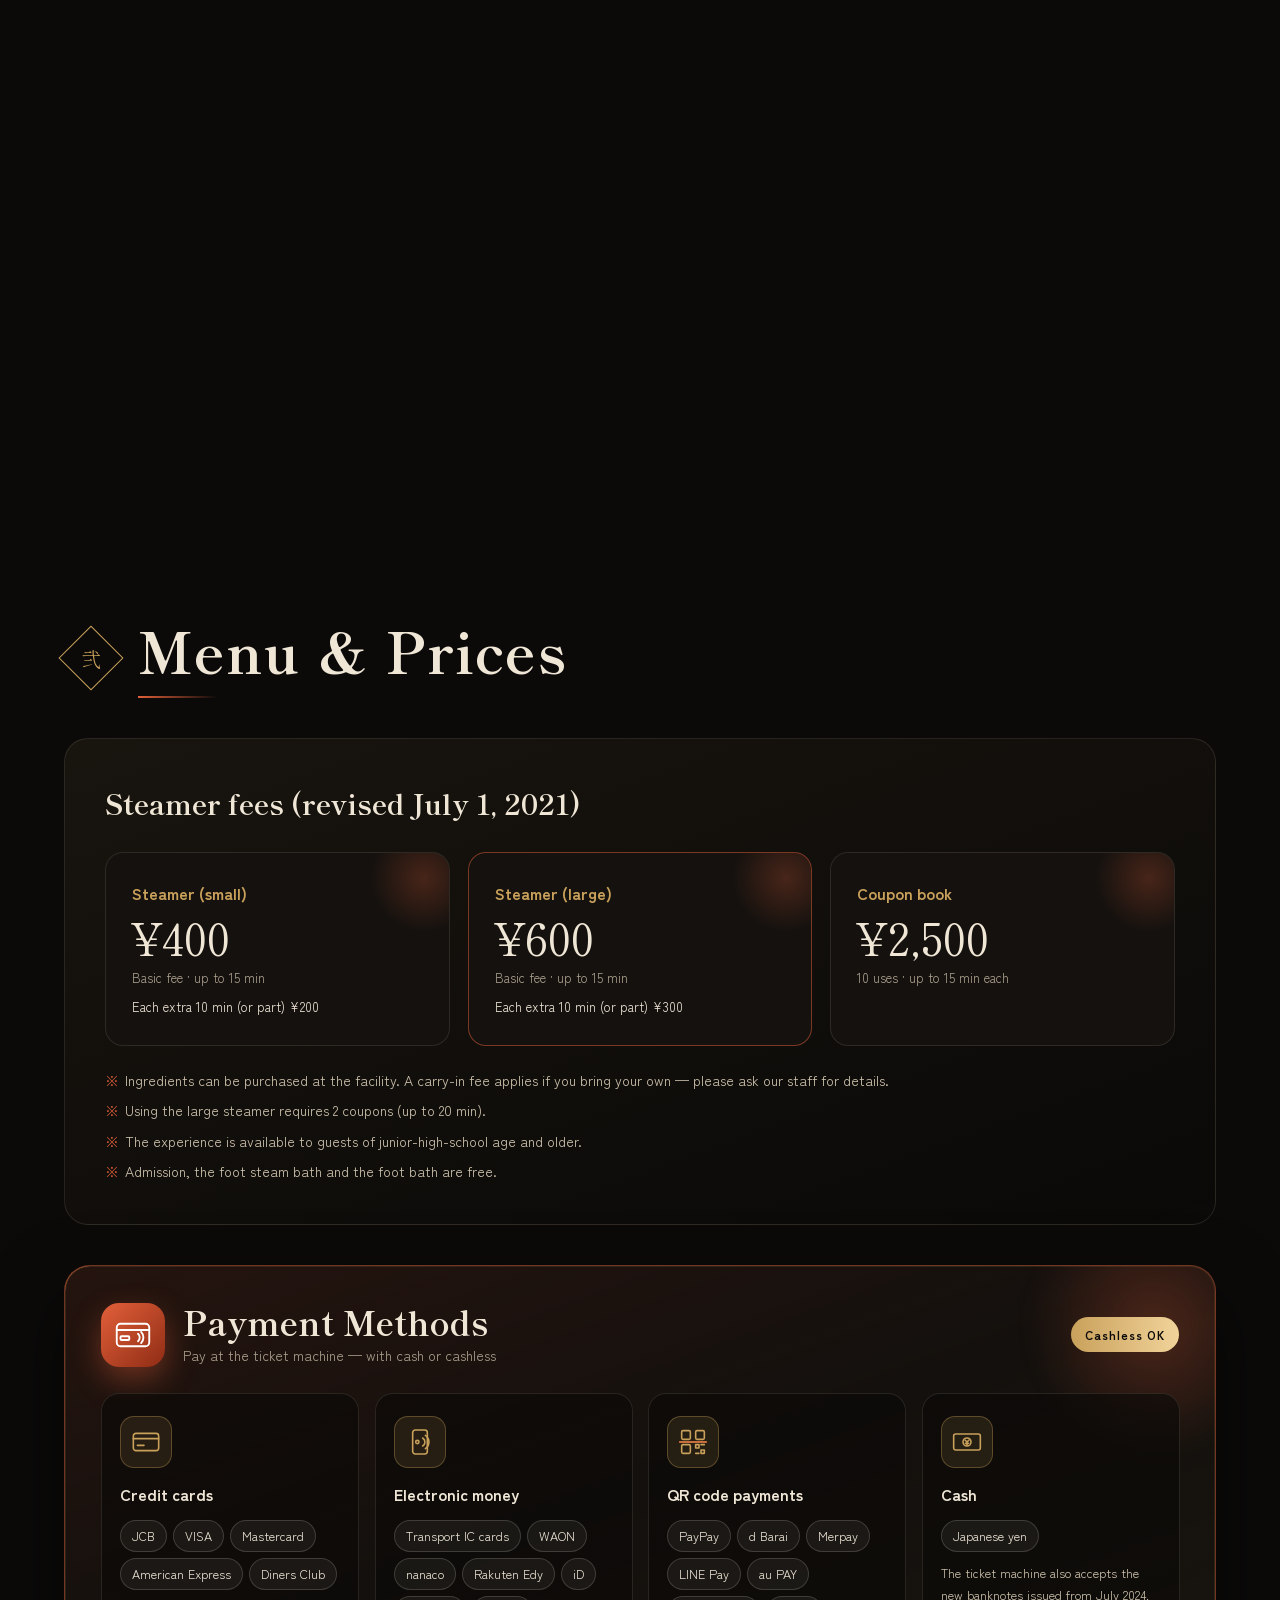
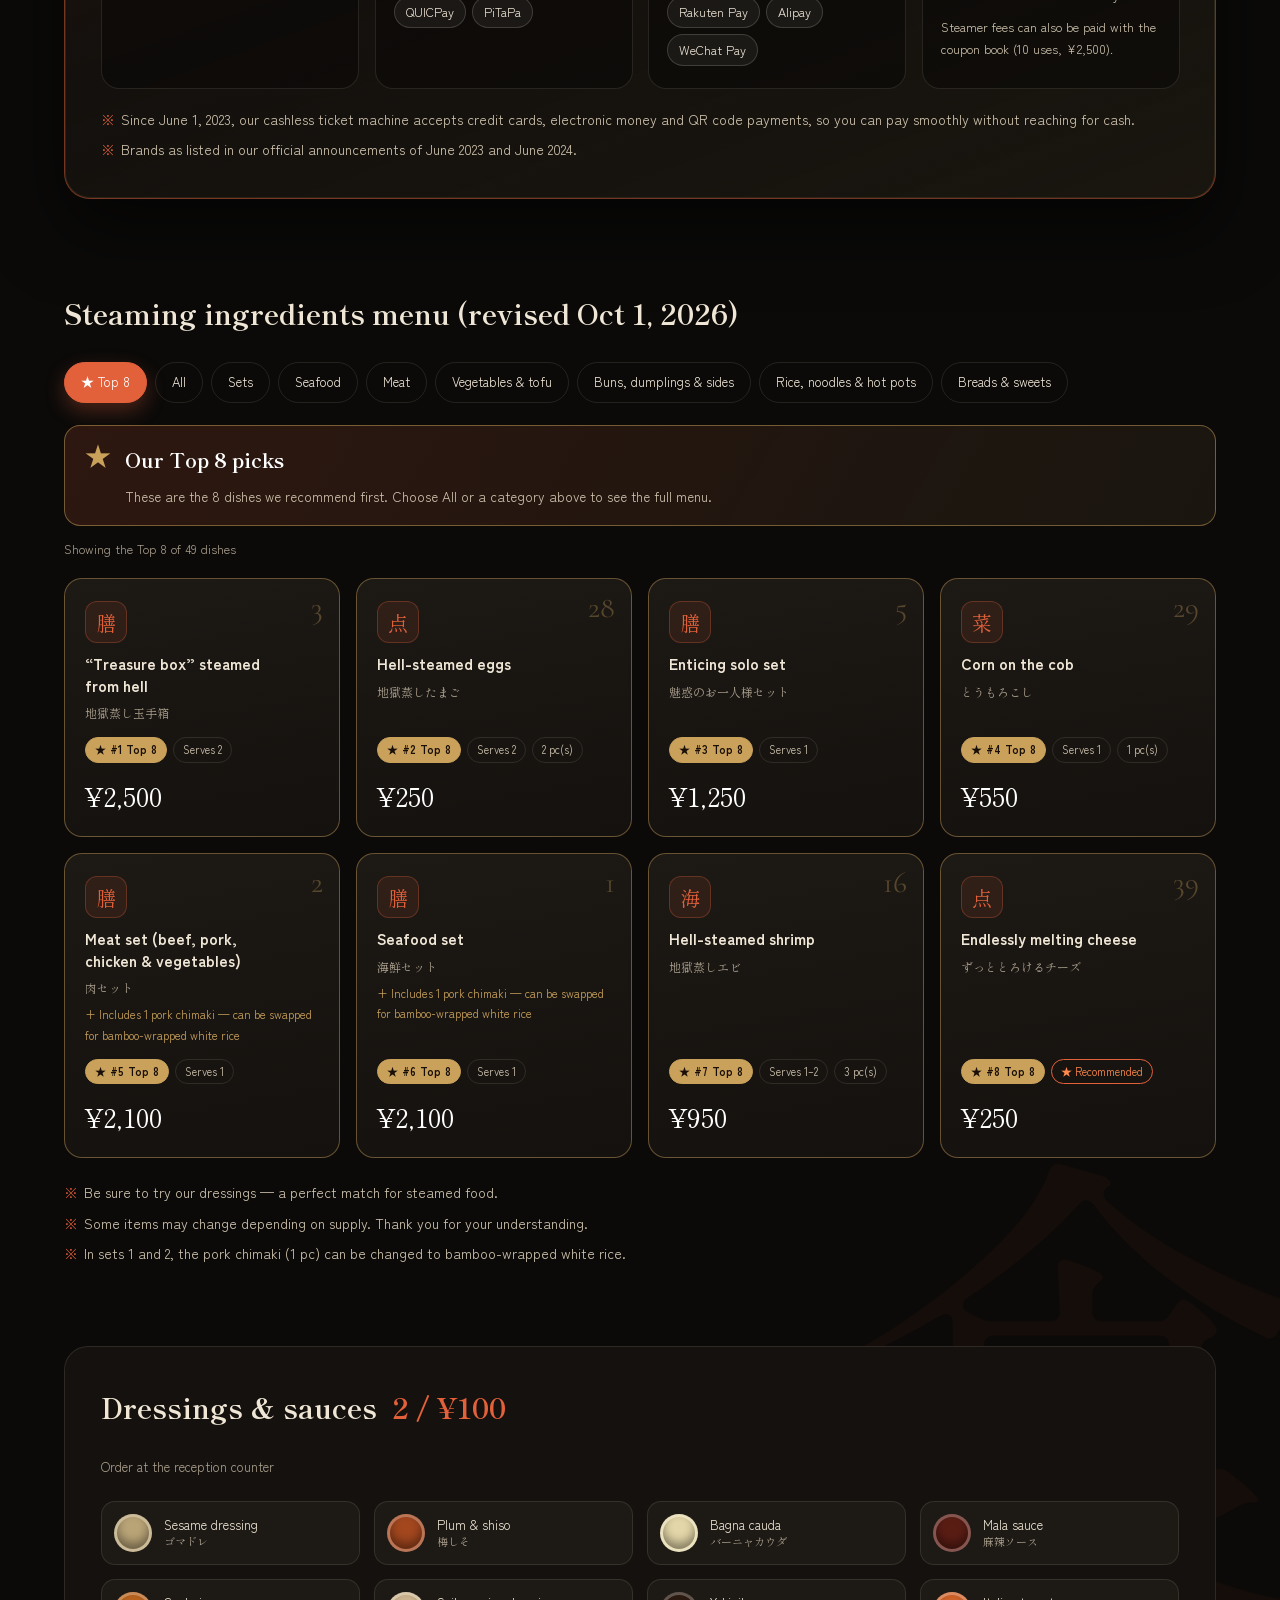
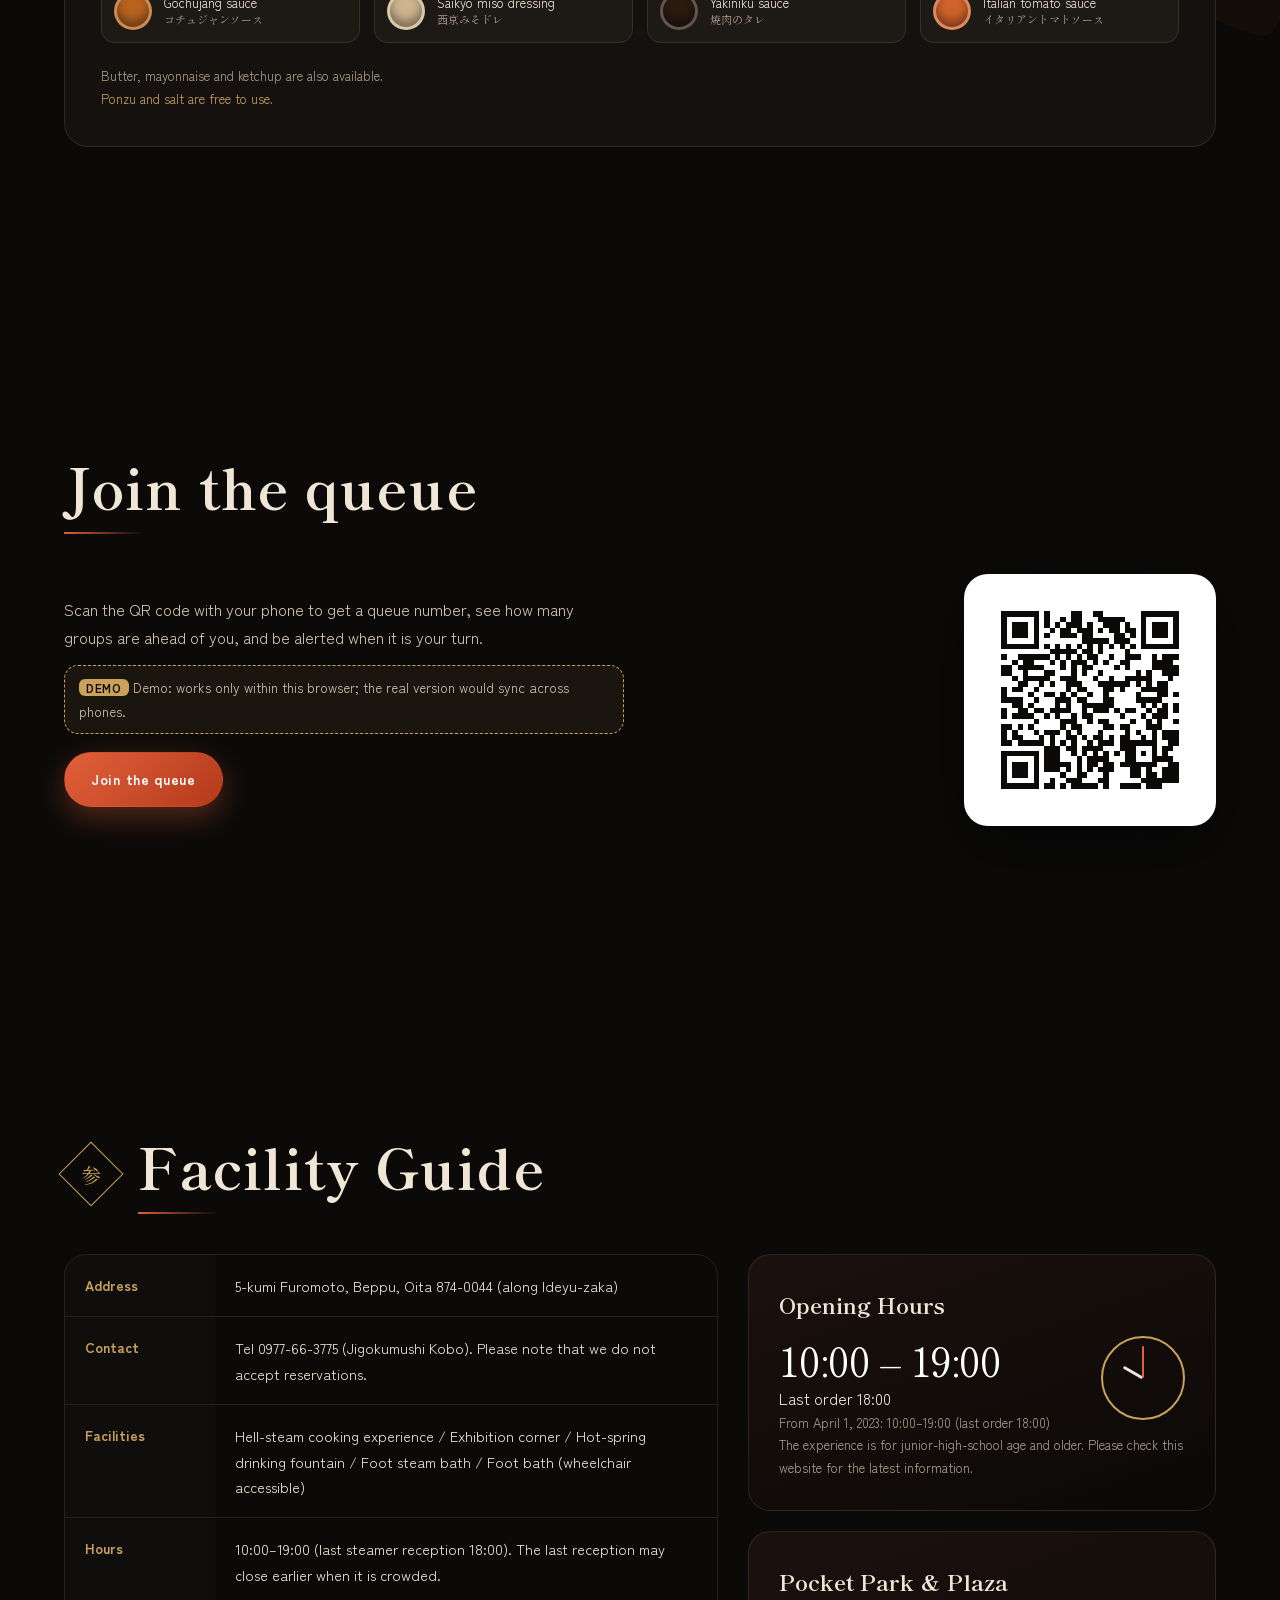
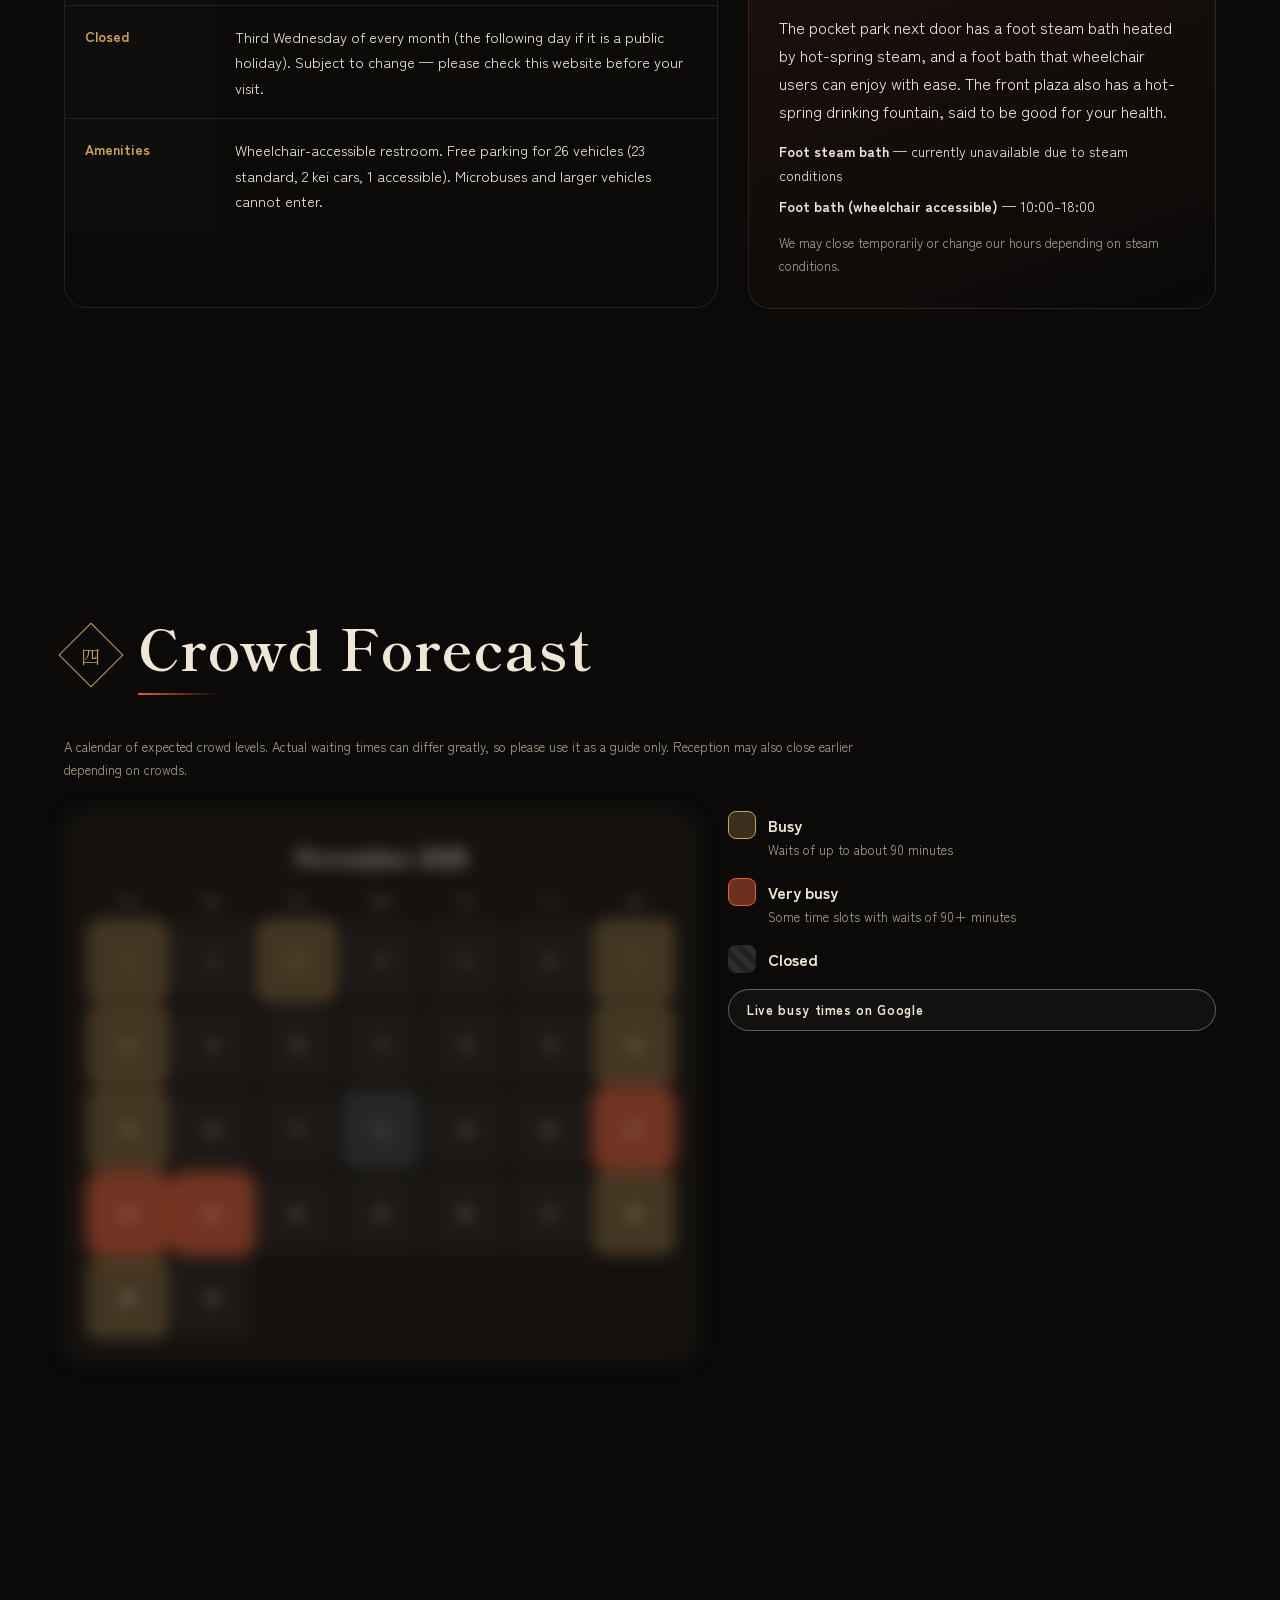
==== commit 7e965b5f: "Weekly official refresh: news (5 new posts to 2026-11-05) in 14 languages; crowd forecast Nov 2026; " ====
--- a/index.html
+++ b/index.html
@@ -10,7 +10,7 @@
 <link rel="preconnect" href="https://fonts.googleapis.com">
 <link rel="preconnect" href="https://fonts.gstatic.com" crossorigin>
 <link href="https://fonts.googleapis.com/css2?family=Shippori+Mincho+B1:wght@500;700;800&family=Zen+Kaku+Gothic+New:wght@400;500;700&family=Cormorant+Garamond:wght@500;700&family=Noto+Sans+Myanmar:wght@400;700&display=swap" rel="stylesheet">
-<link rel="stylesheet" href="css/style.css?v=20261109b">
+<link rel="stylesheet" href="css/style.css?v=20261111a">
 </head>
 <body>
 <div id="loader" aria-hidden="true"><div class="loader-kanji">蒸</div><div class="loader-bar"><span></span></div></div>
@@ -541,7 +541,7 @@
 <script src="js/i18n/pt.js?v=20261108e"></script>
 <script src="js/i18n/it.js?v=20261108e"></script>
 <script src="js/i18n/my.js?v=20261108e"></script>
-<script src="js/data.js?v=20261109b"></script>
-<script src="js/main.js?v=20261109b"></script>
+<script src="js/data.js?v=20261111a"></script>
+<script src="js/main.js?v=20261111a"></script>
 </body>
 </html>
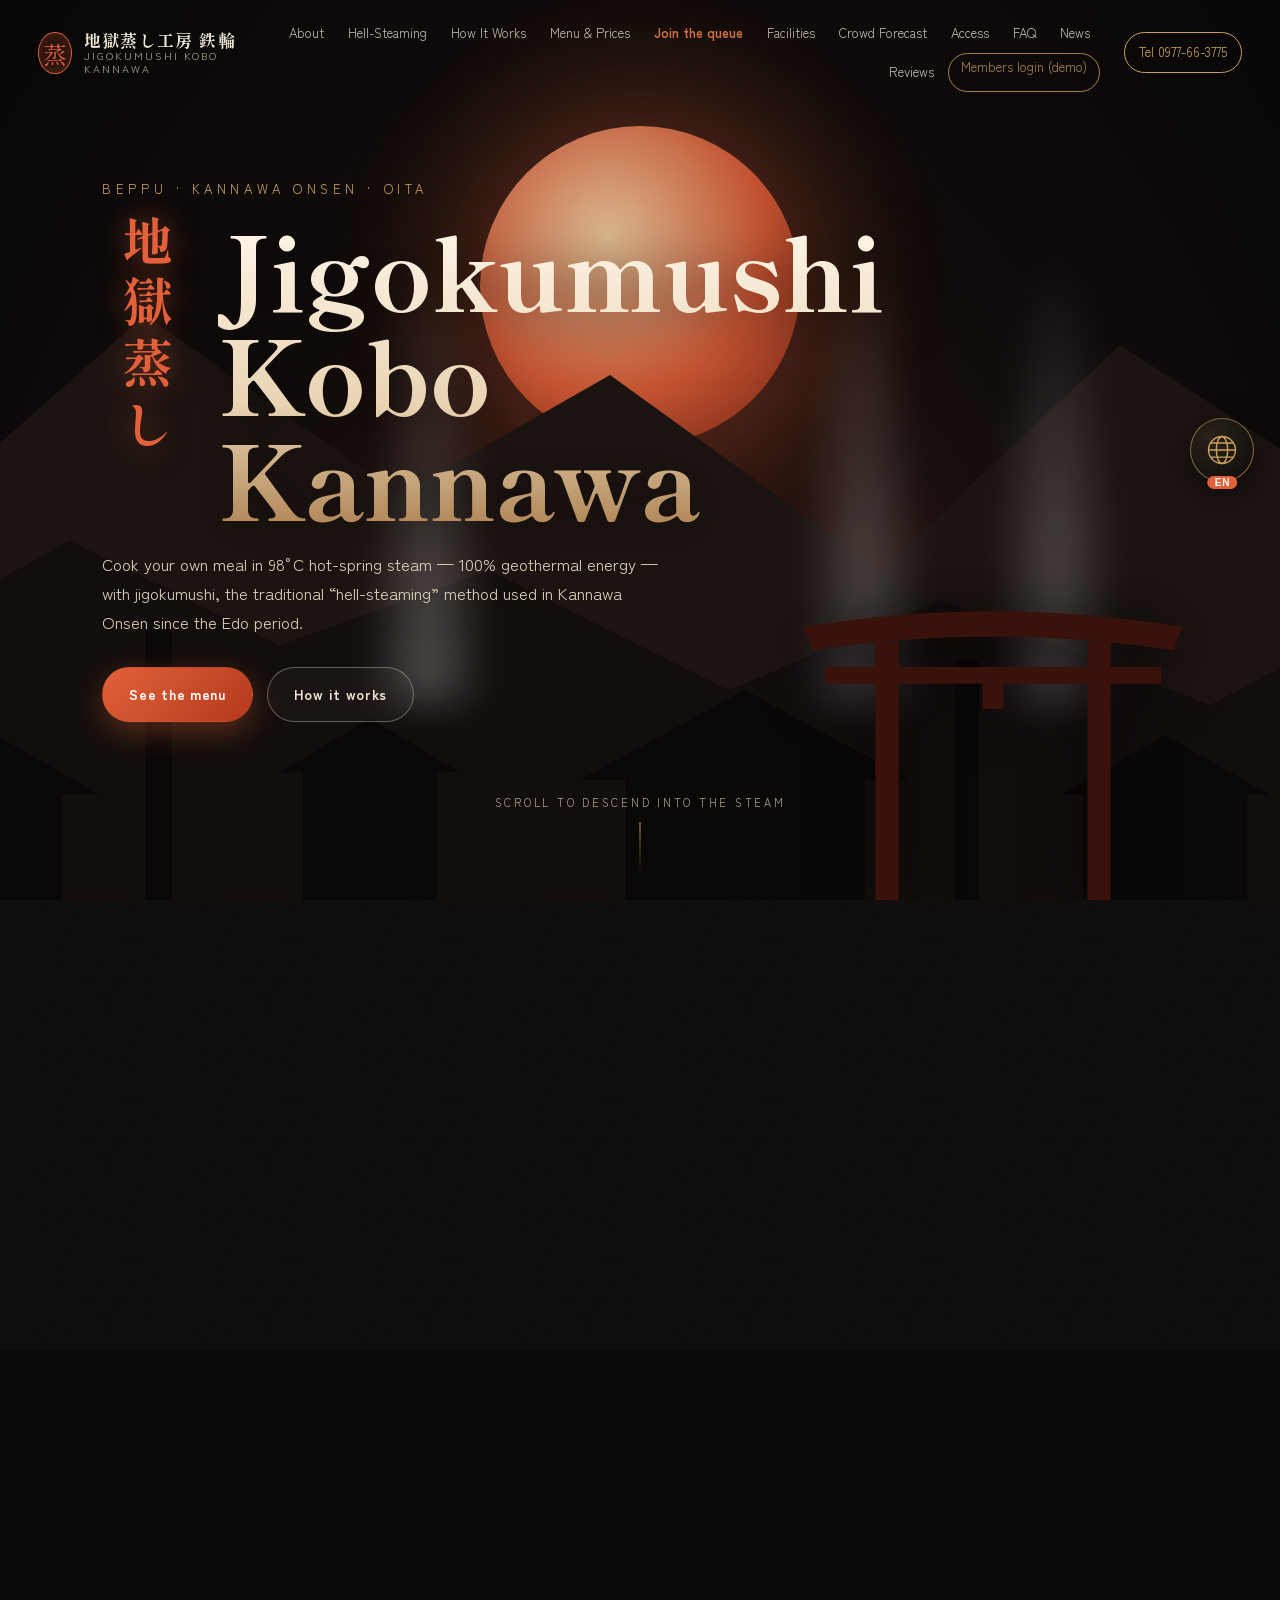
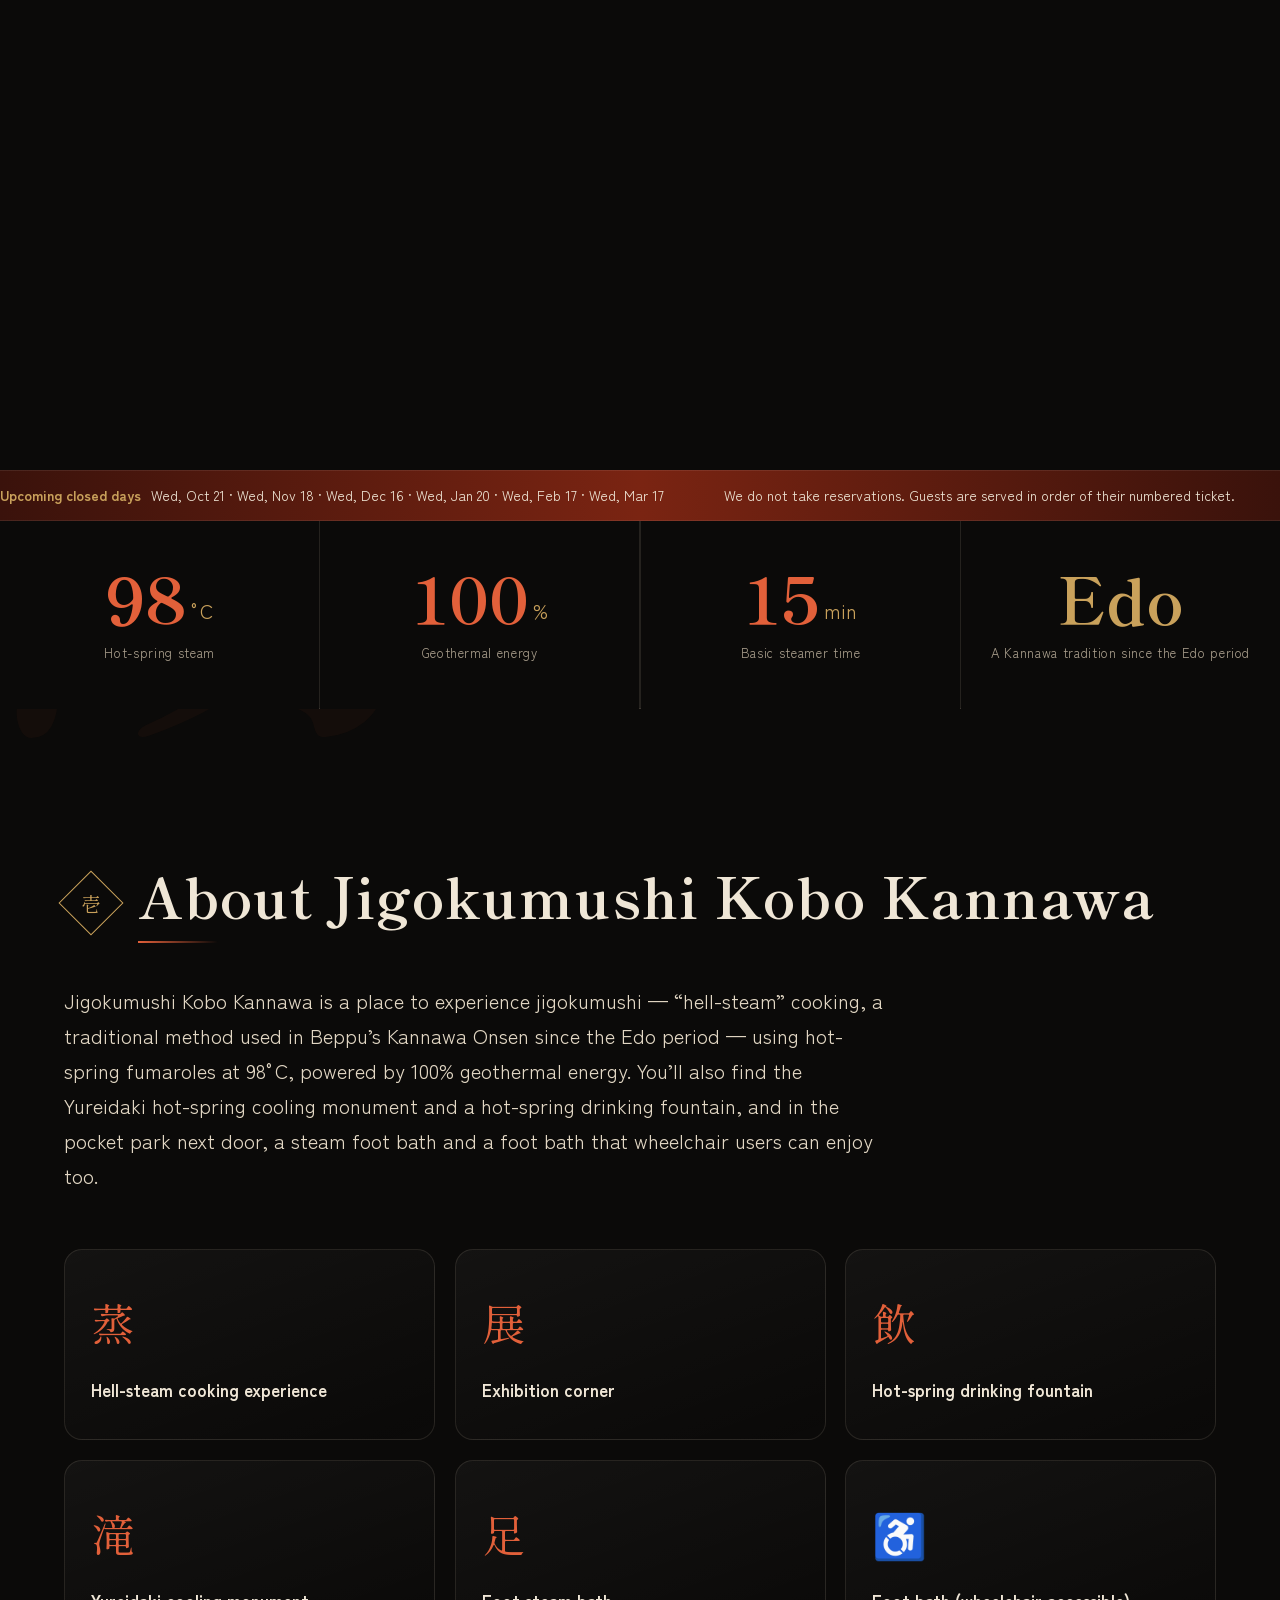
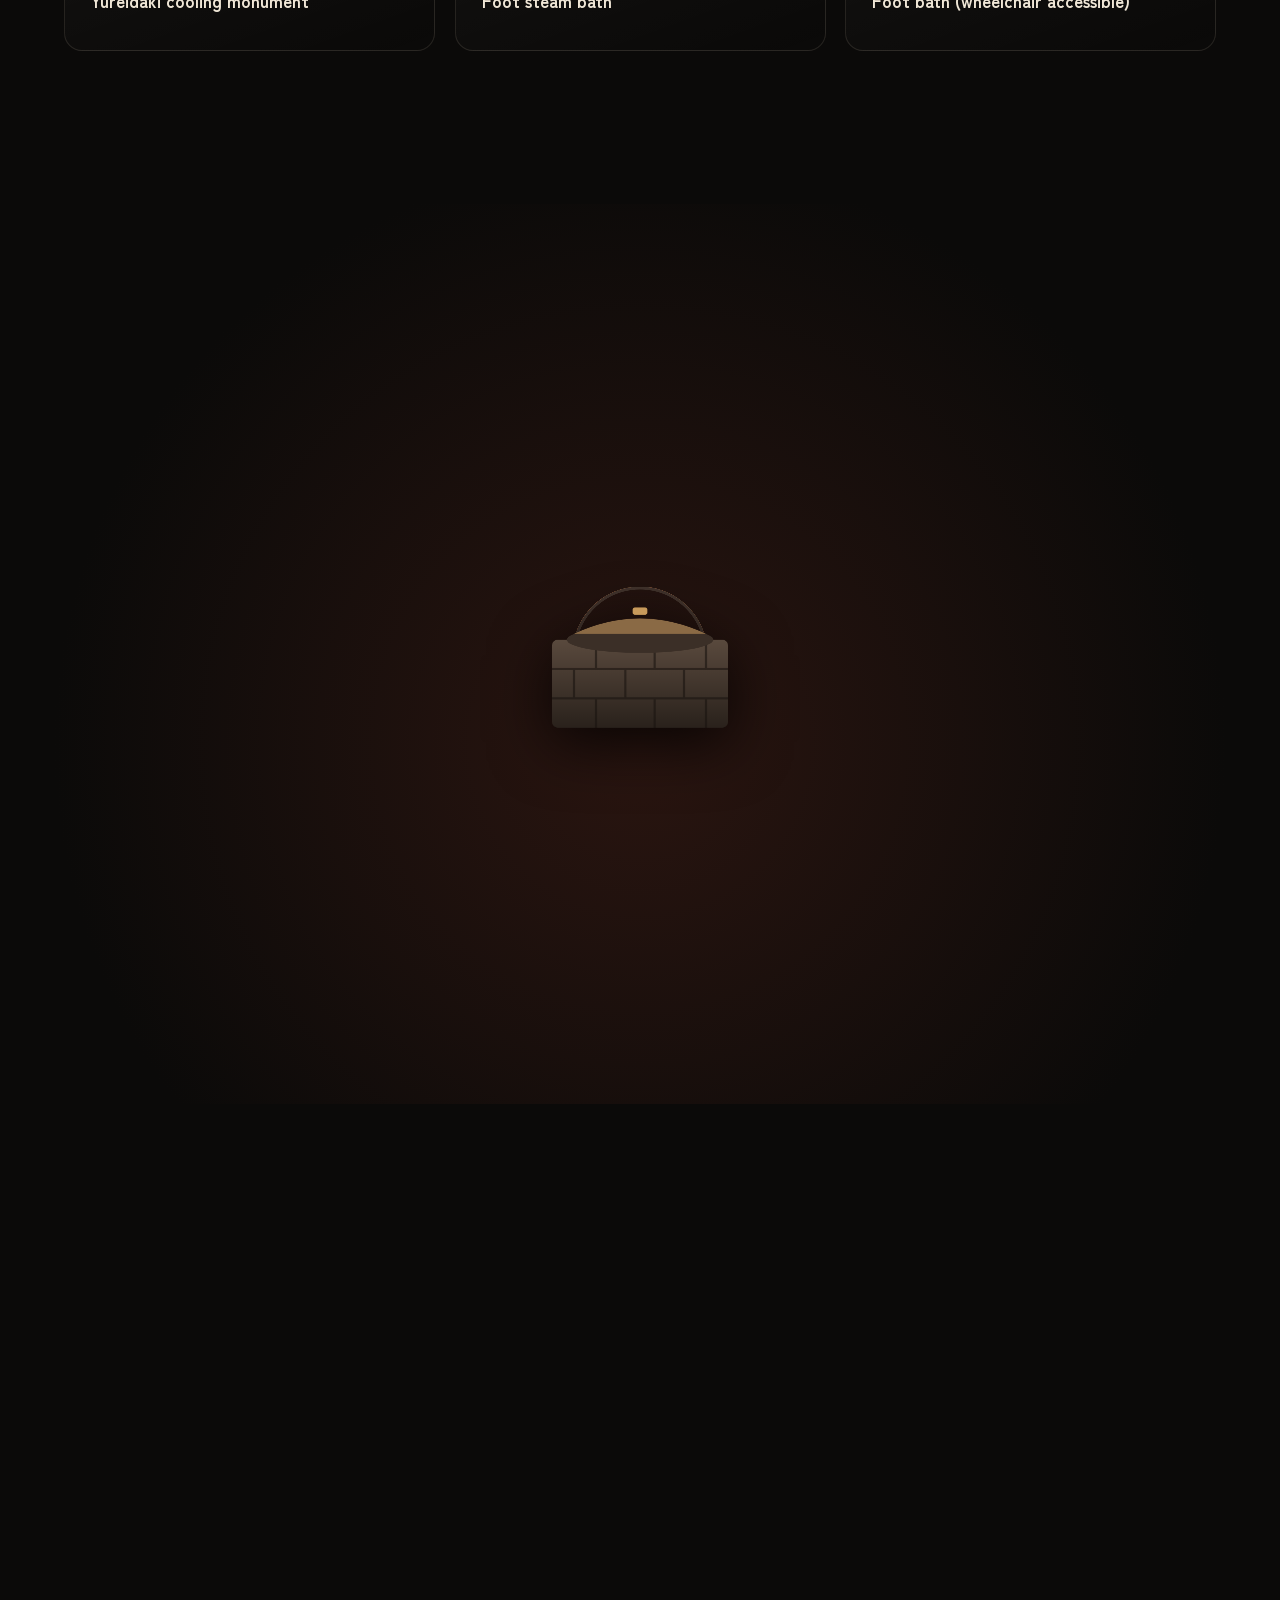
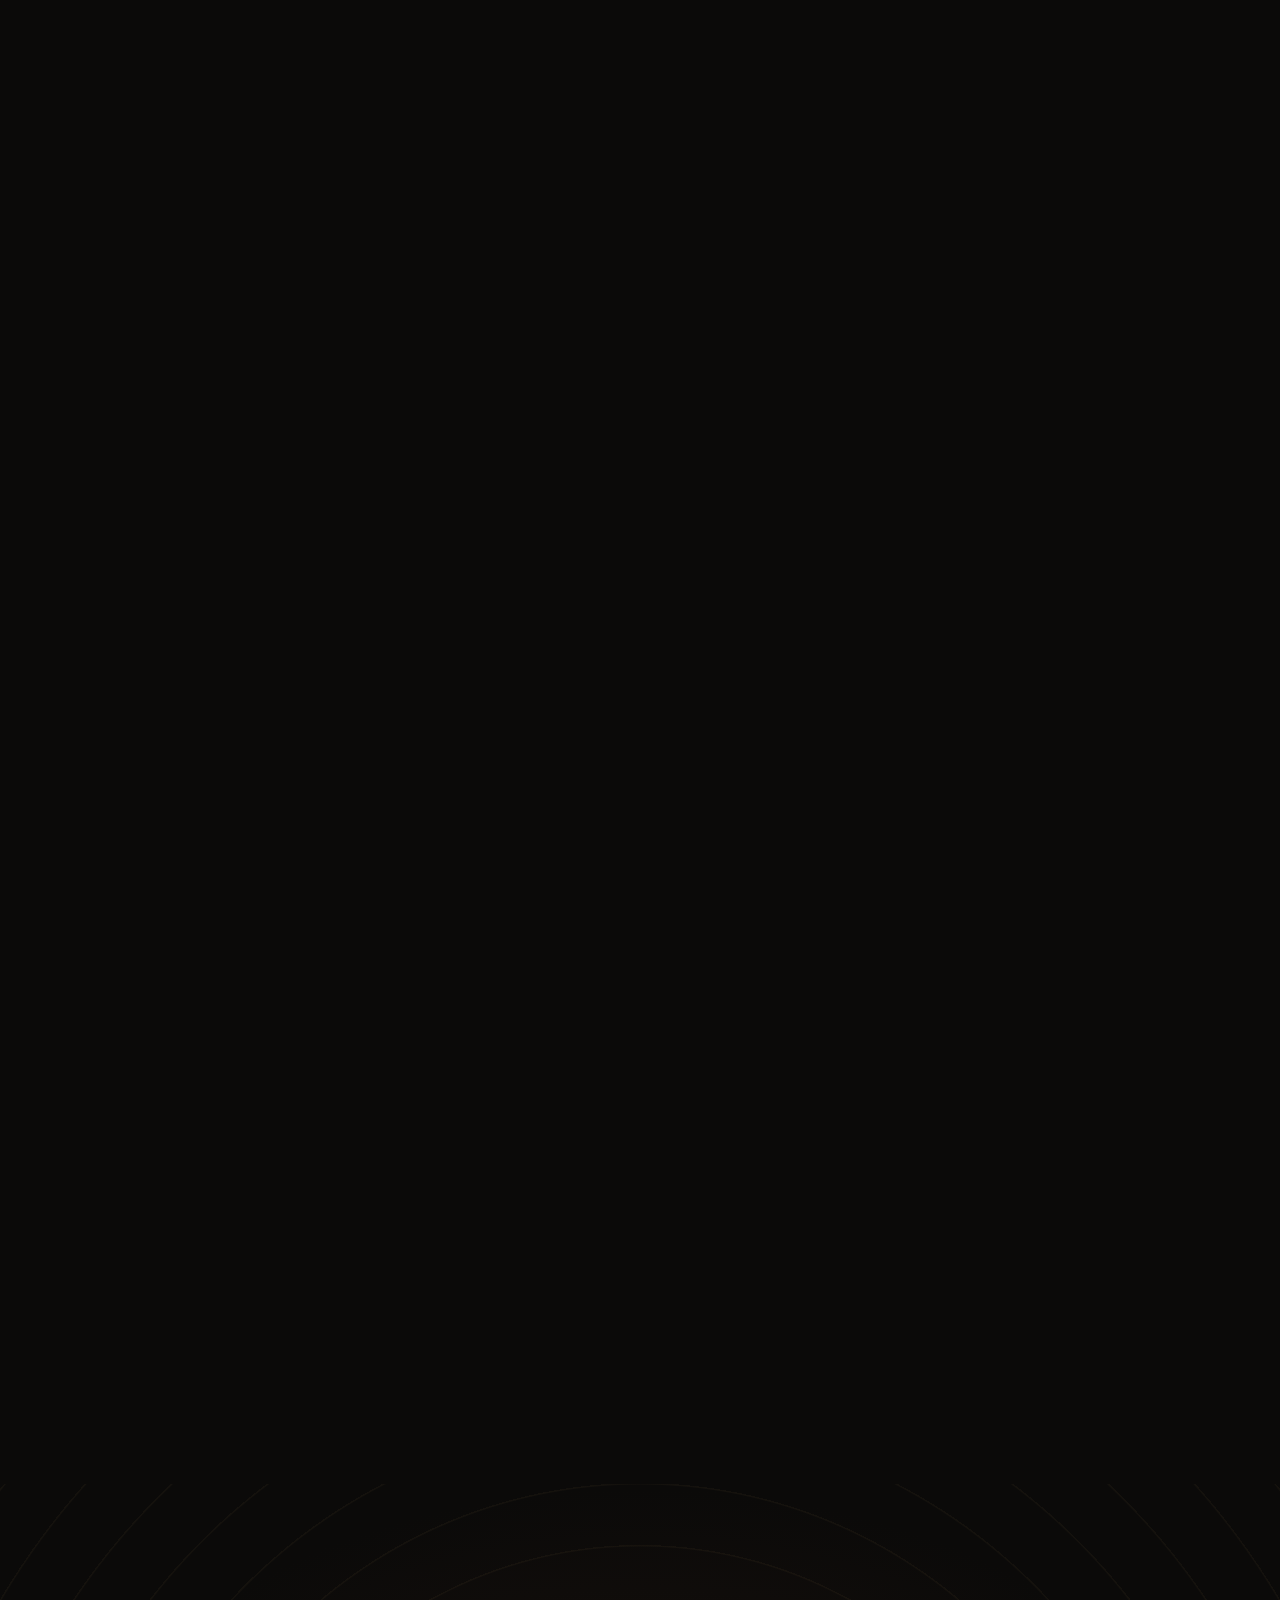
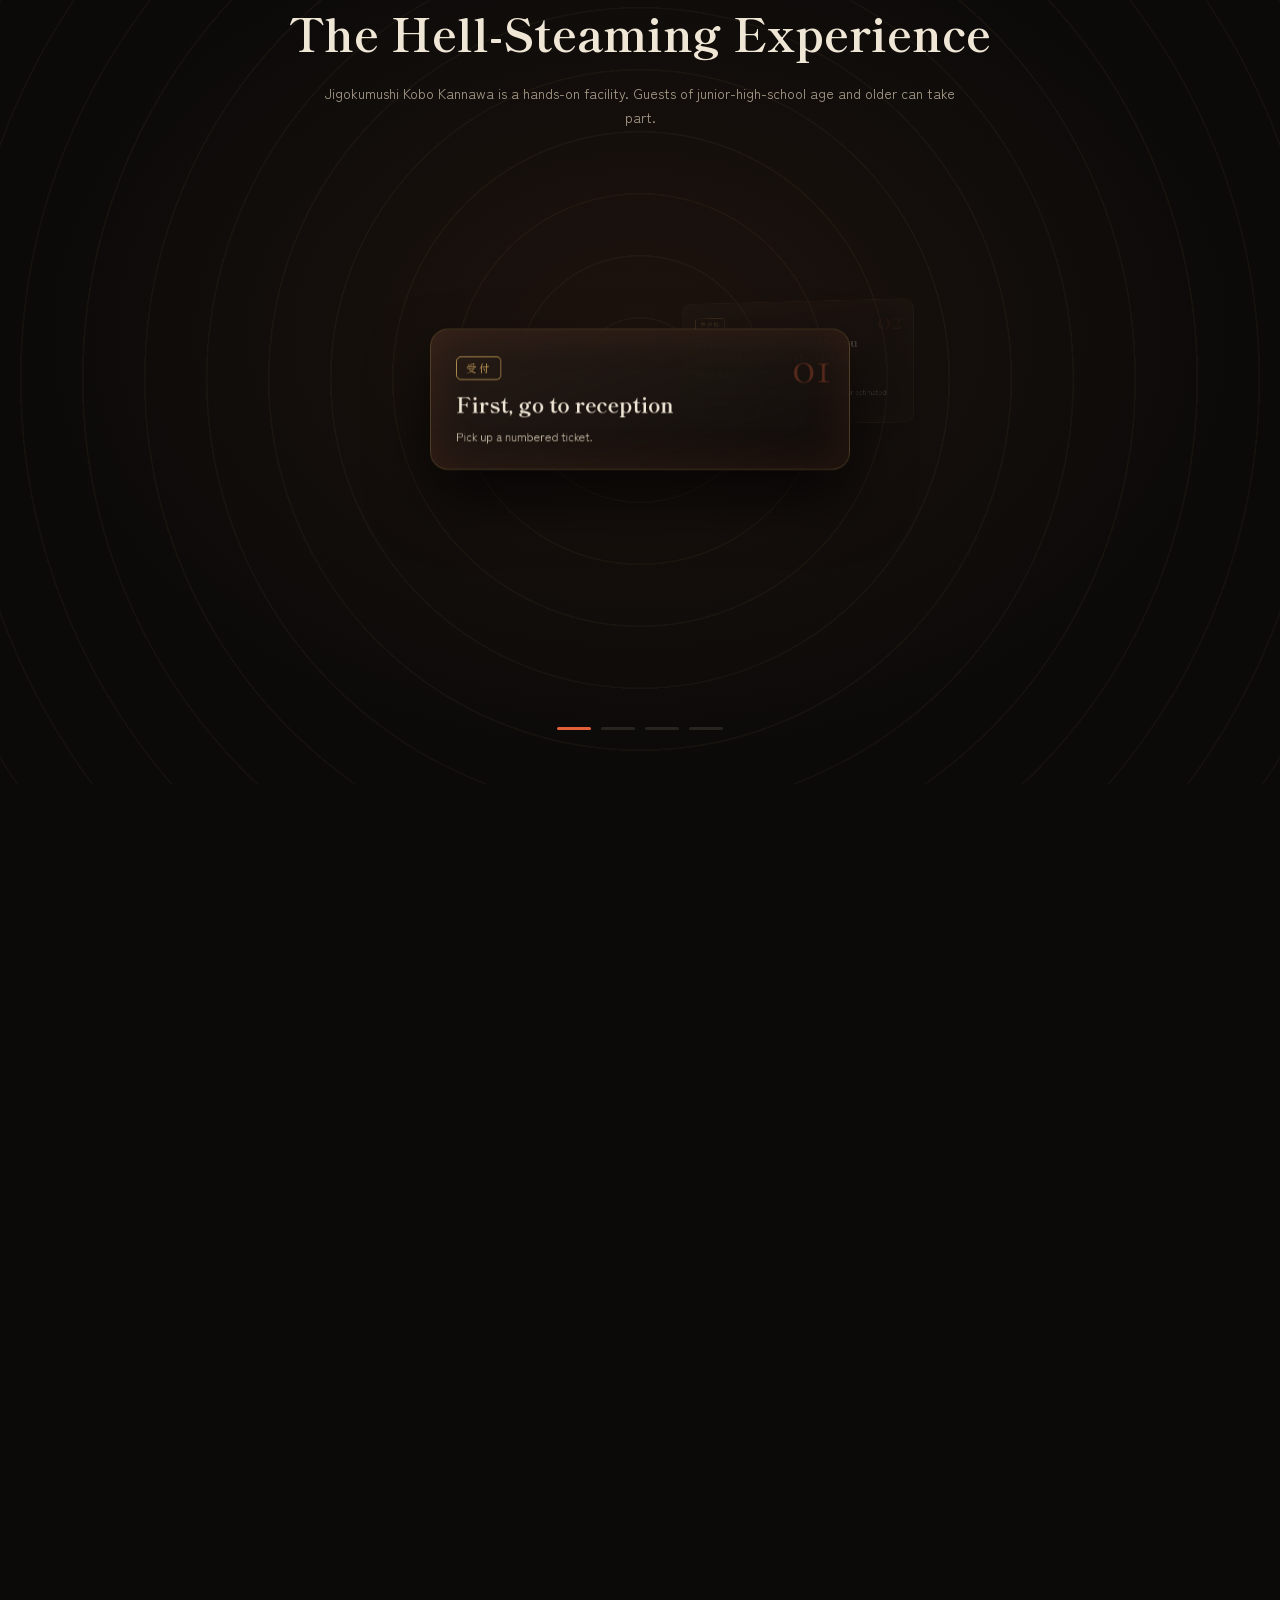
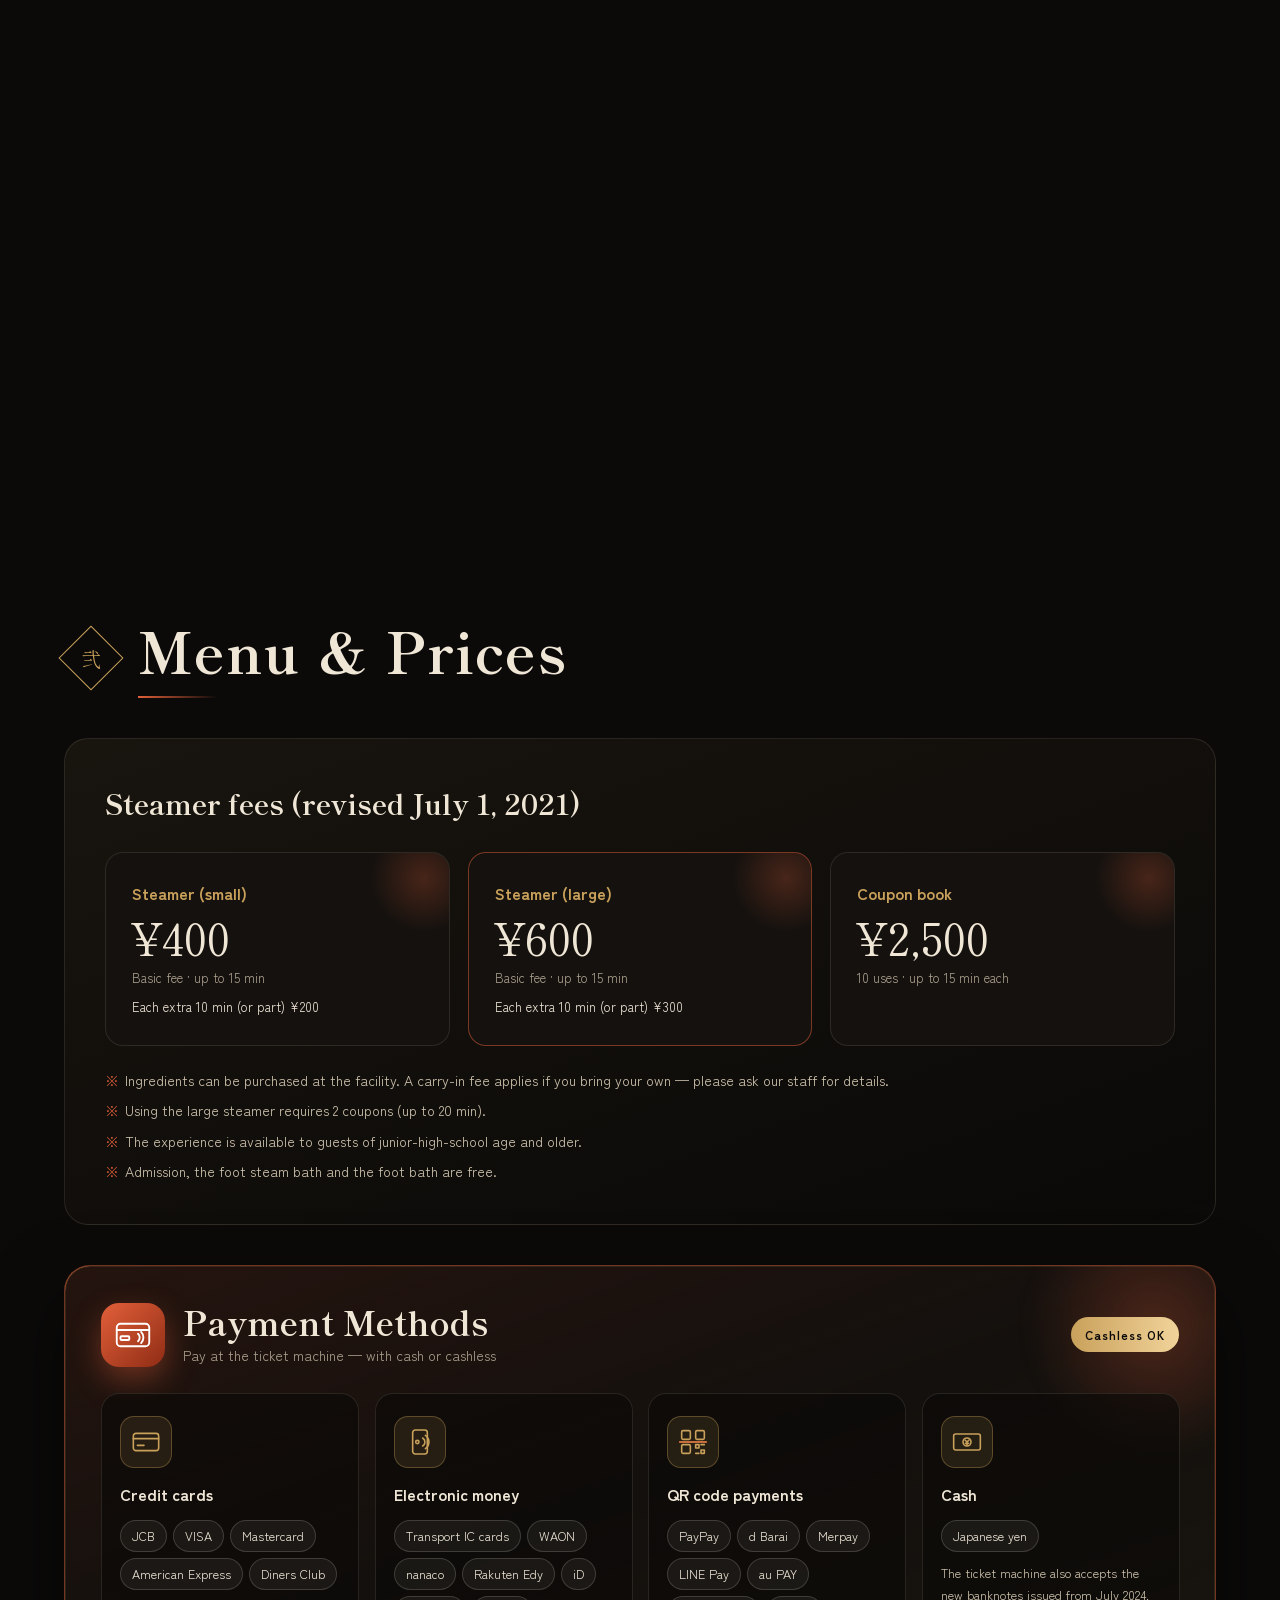
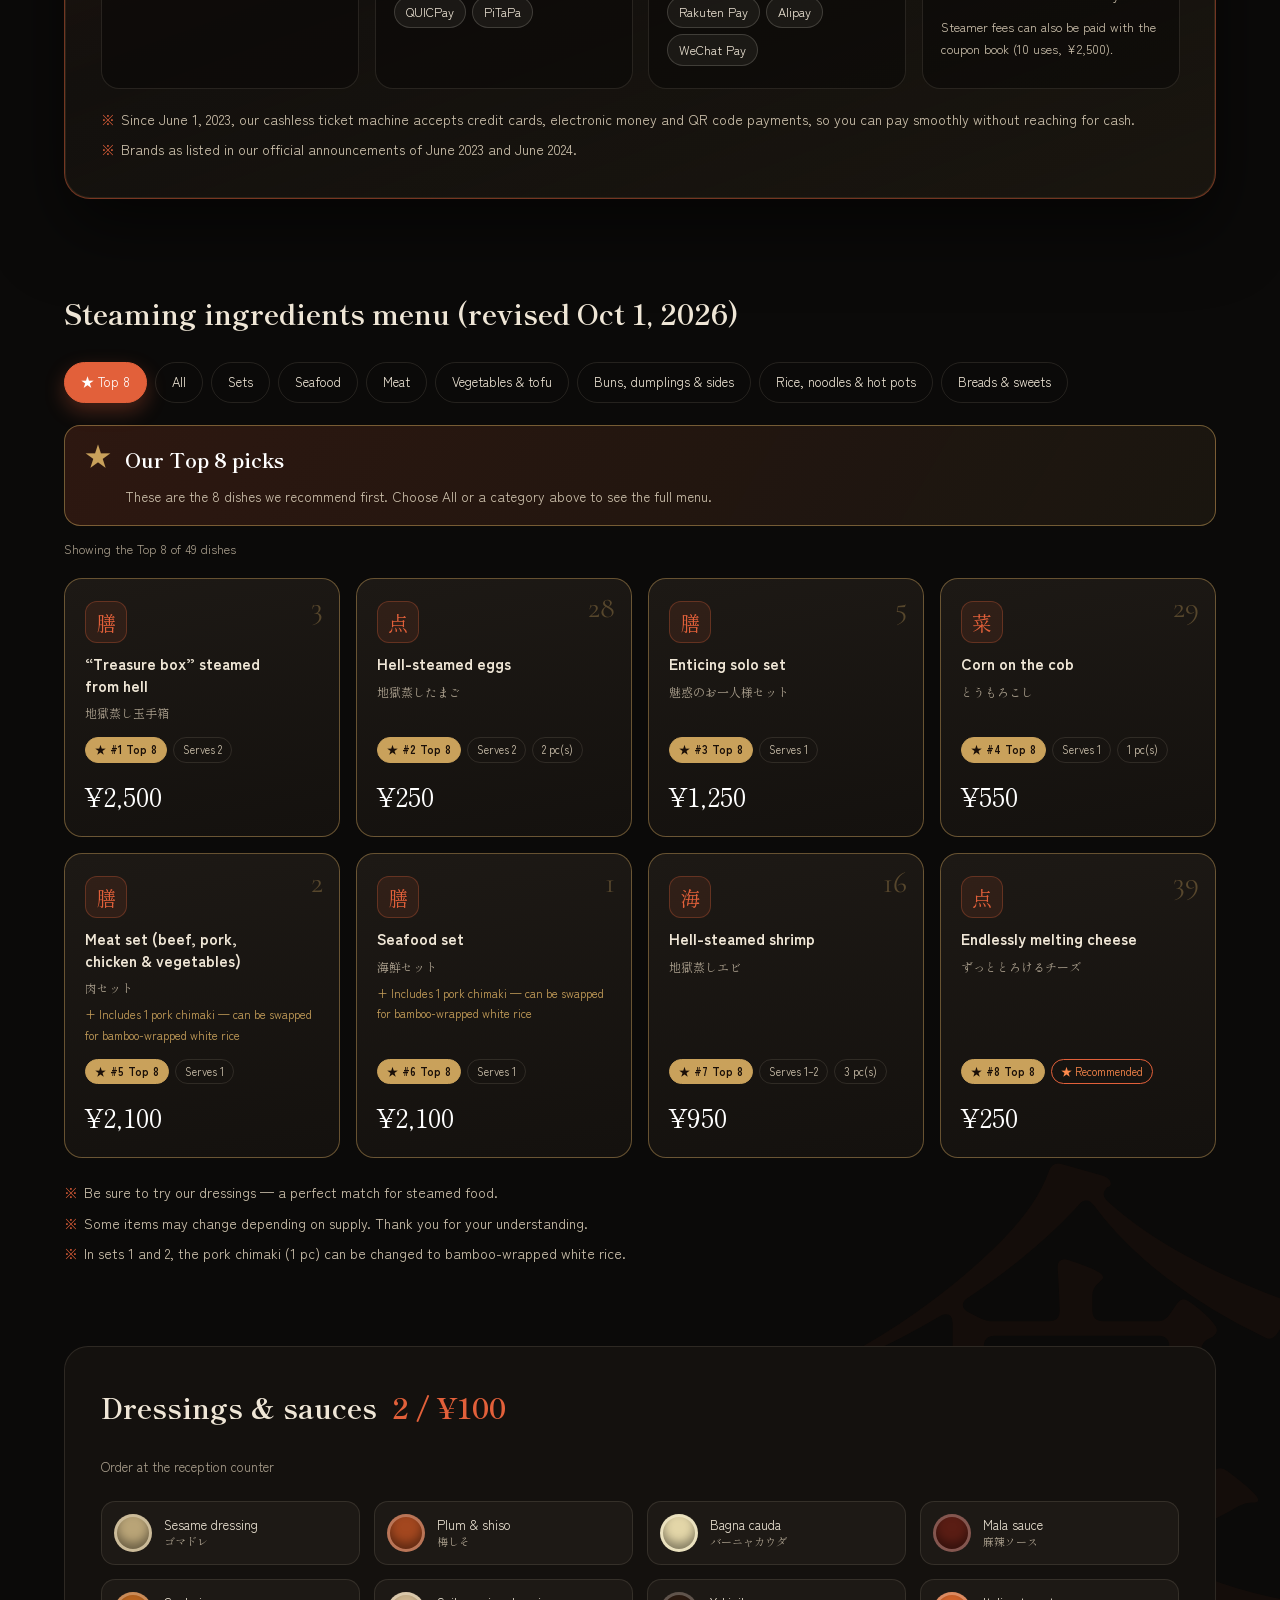
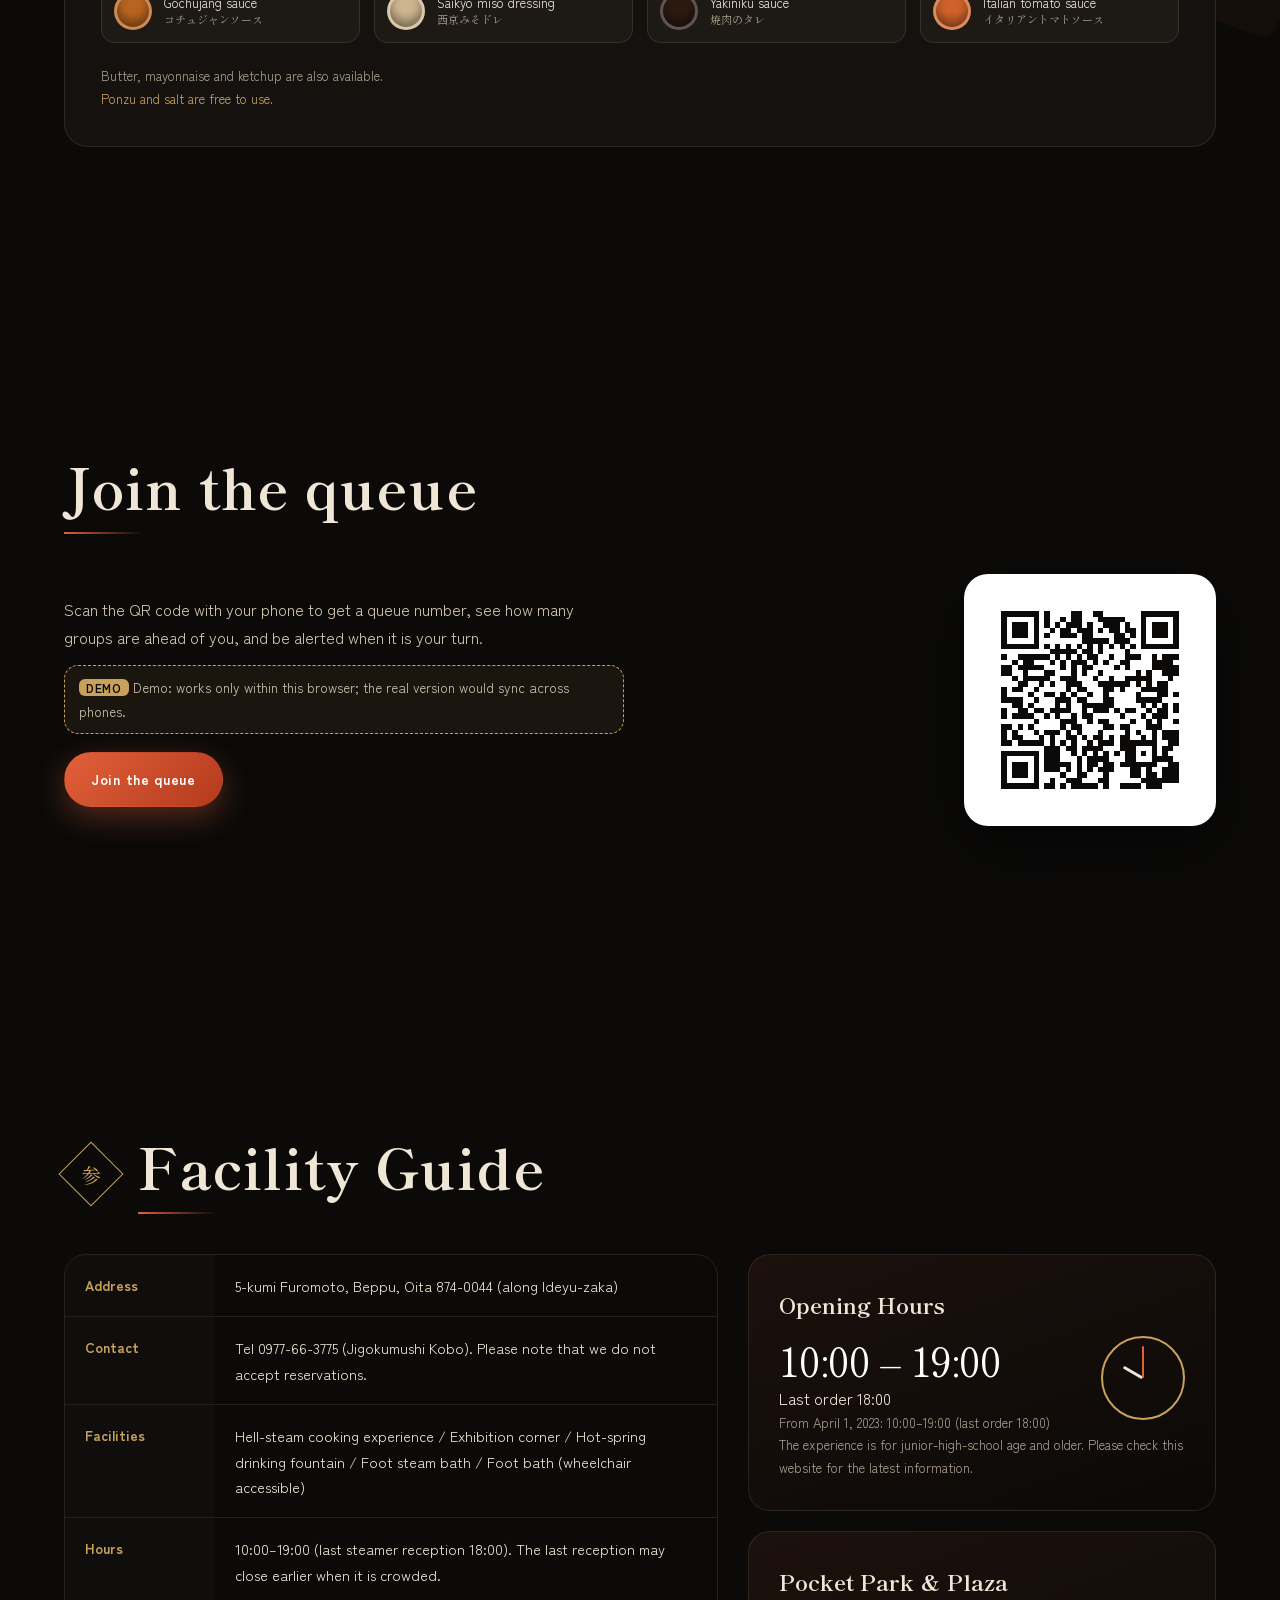
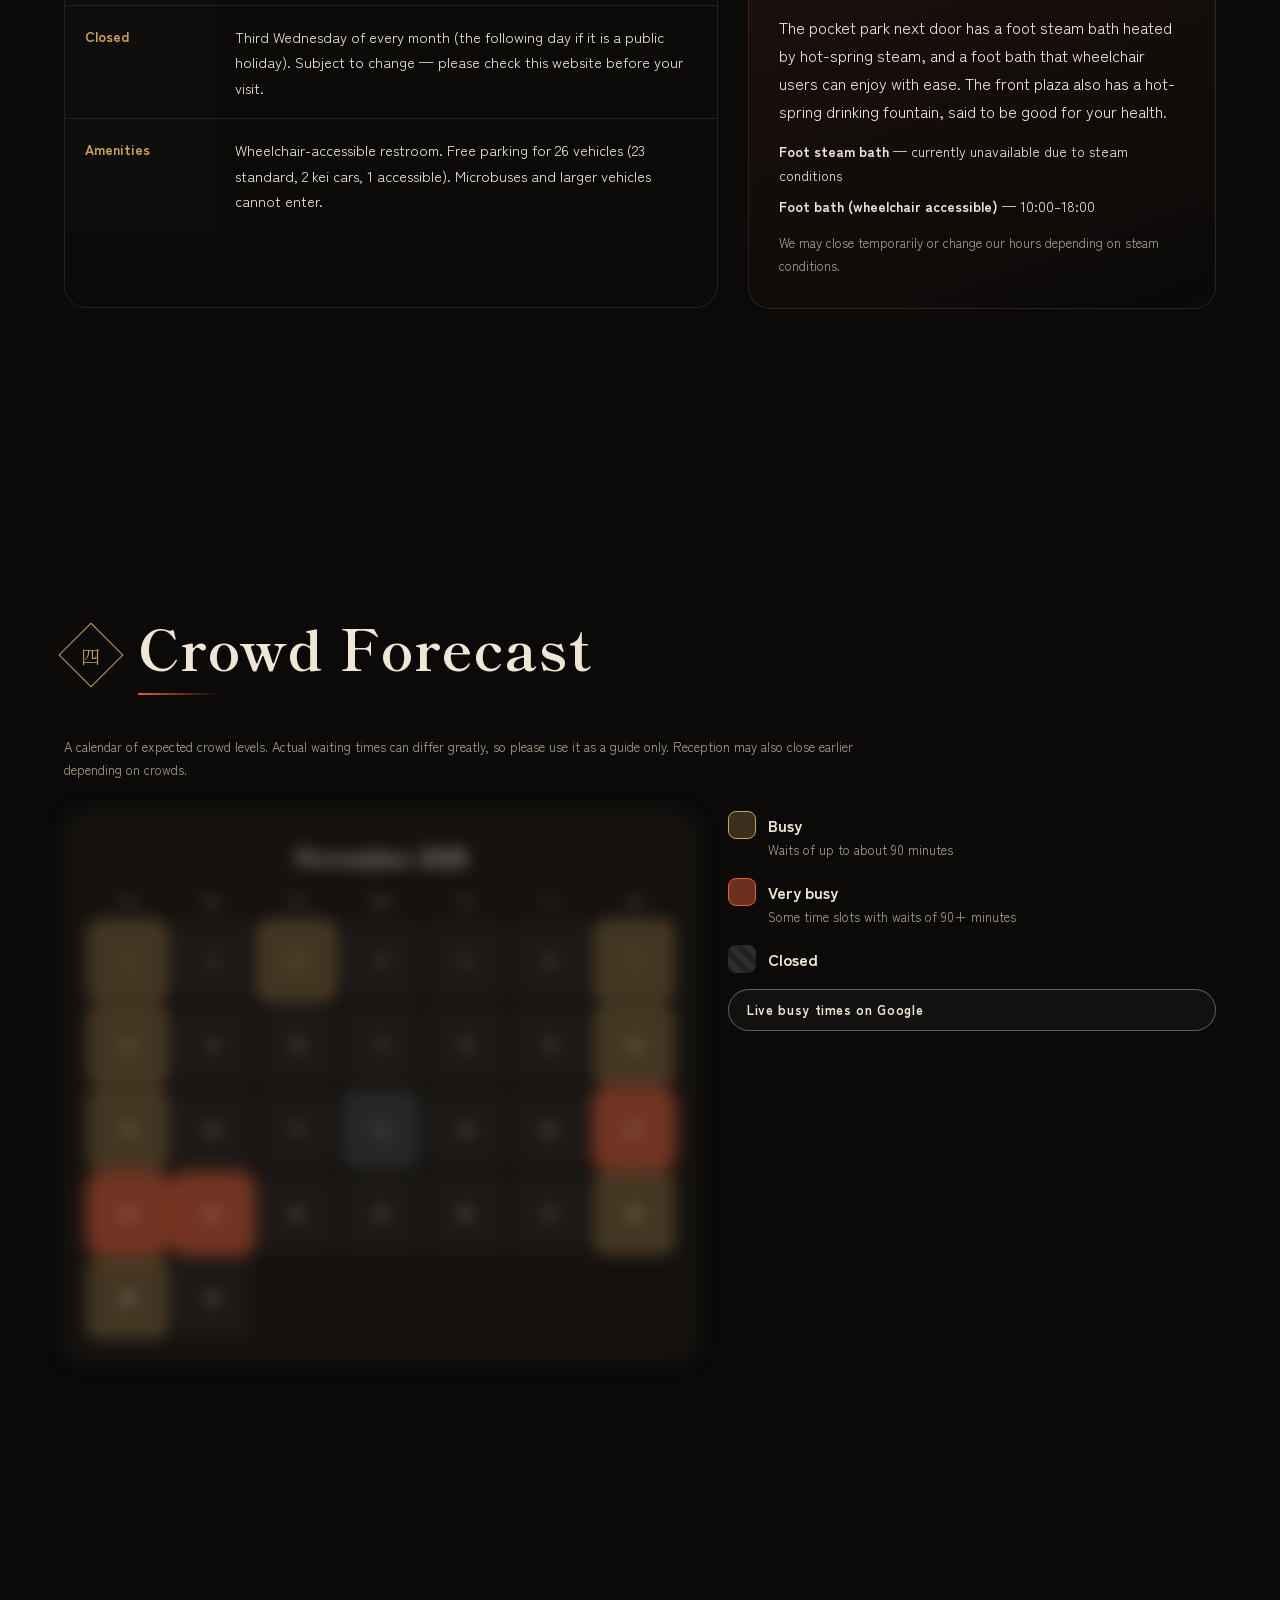
==== commit 91edef30: "Bump main-site i18n cache to v=20261111a for refreshed news" ====
--- a/index.html
+++ b/index.html
@@ -527,20 +527,20 @@
   <p class="demo-note" data-i18n="foot.demo">Design concept demo — not the official website. Information sourced from jigokumushi.com.</p>
 </footer>
 
-<script src="js/i18n/en.js?v=20261108e"></script>
-<script src="js/i18n/ja.js?v=20261108e"></script>
-<script src="js/i18n/ko.js?v=20261108e"></script>
-<script src="js/i18n/zh-Hans.js?v=20261108e"></script>
-<script src="js/i18n/zh-Hant.js?v=20261108e"></script>
-<script src="js/i18n/fr.js?v=20261108e"></script>
-<script src="js/i18n/vi.js?v=20261108e"></script>
-<script src="js/i18n/es.js?v=20261108e"></script>
-<script src="js/i18n/de.js?v=20261108e"></script>
-<script src="js/i18n/th.js?v=20261108e"></script>
-<script src="js/i18n/id.js?v=20261108e"></script>
-<script src="js/i18n/pt.js?v=20261108e"></script>
-<script src="js/i18n/it.js?v=20261108e"></script>
-<script src="js/i18n/my.js?v=20261108e"></script>
+<script src="js/i18n/en.js?v=20261111a"></script>
+<script src="js/i18n/ja.js?v=20261111a"></script>
+<script src="js/i18n/ko.js?v=20261111a"></script>
+<script src="js/i18n/zh-Hans.js?v=20261111a"></script>
+<script src="js/i18n/zh-Hant.js?v=20261111a"></script>
+<script src="js/i18n/fr.js?v=20261111a"></script>
+<script src="js/i18n/vi.js?v=20261111a"></script>
+<script src="js/i18n/es.js?v=20261111a"></script>
+<script src="js/i18n/de.js?v=20261111a"></script>
+<script src="js/i18n/th.js?v=20261111a"></script>
+<script src="js/i18n/id.js?v=20261111a"></script>
+<script src="js/i18n/pt.js?v=20261111a"></script>
+<script src="js/i18n/it.js?v=20261111a"></script>
+<script src="js/i18n/my.js?v=20261111a"></script>
 <script src="js/data.js?v=20261111a"></script>
 <script src="js/main.js?v=20261111a"></script>
 </body>
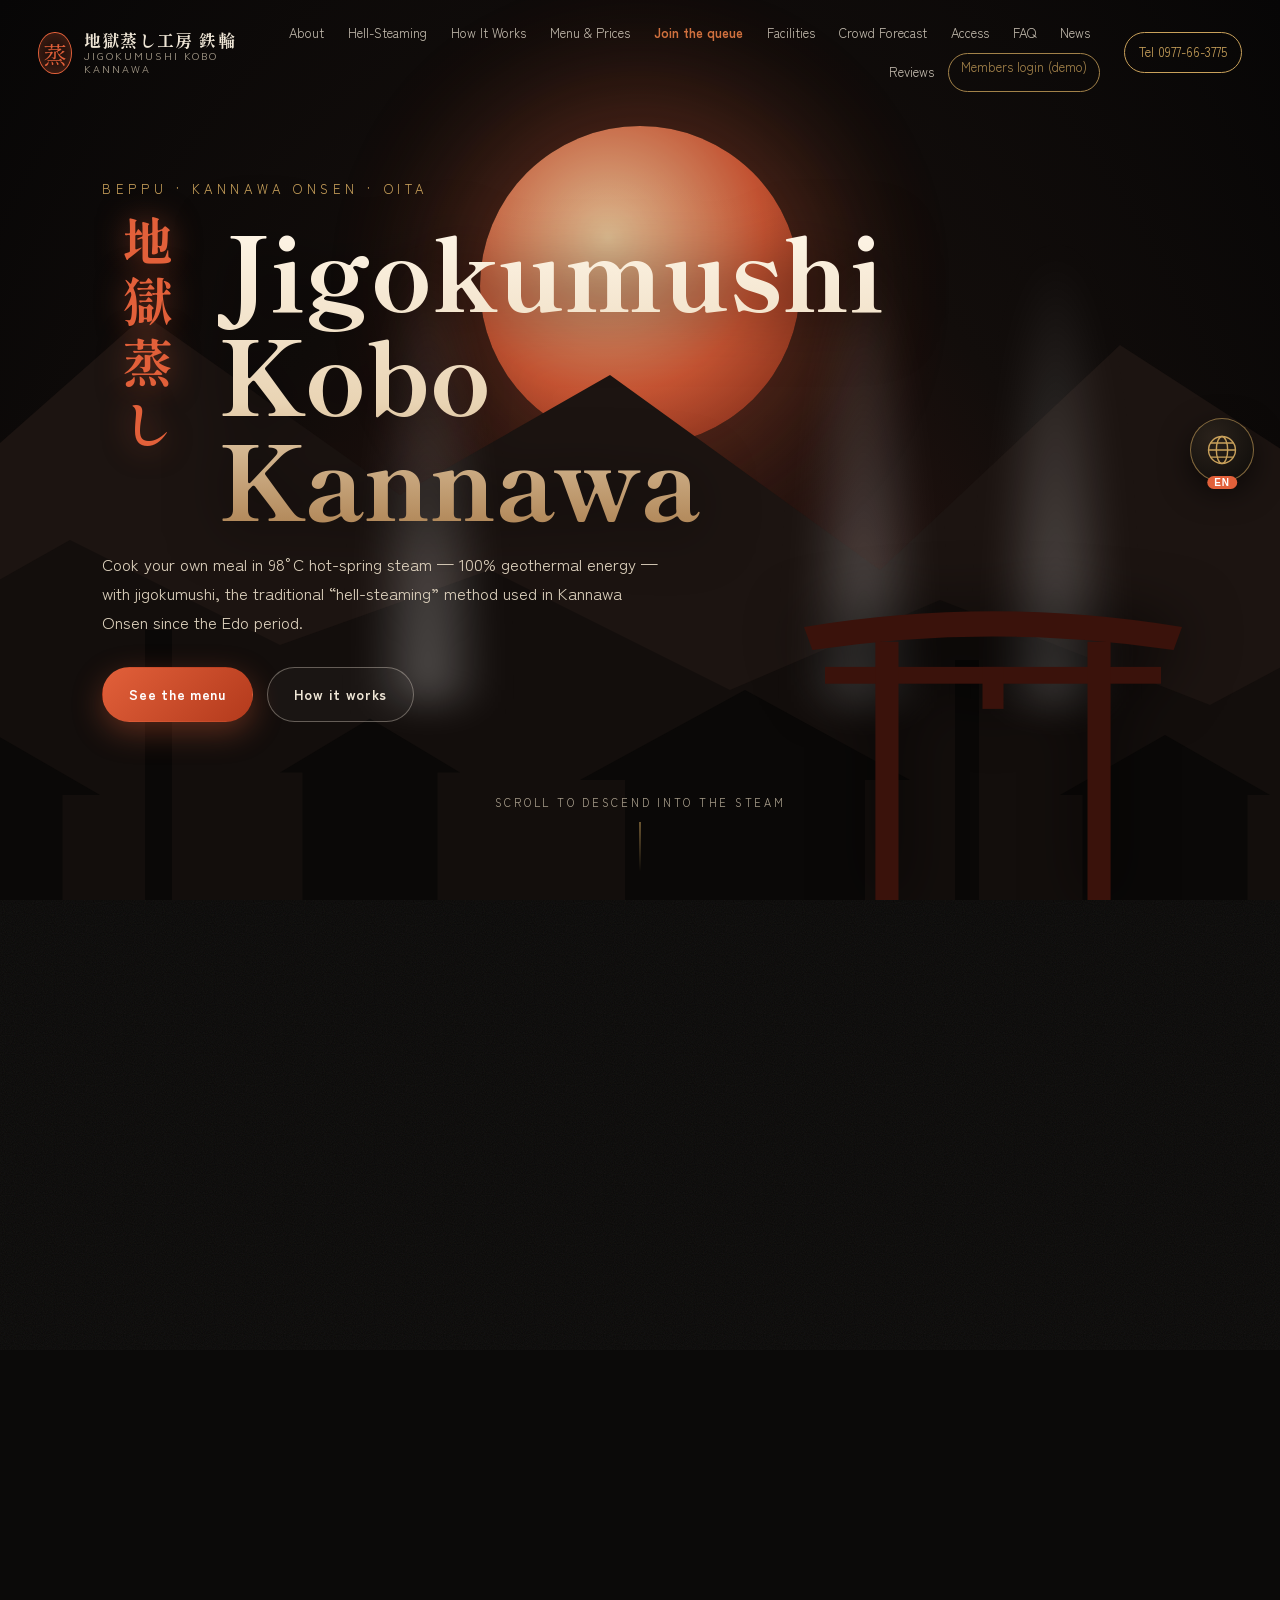
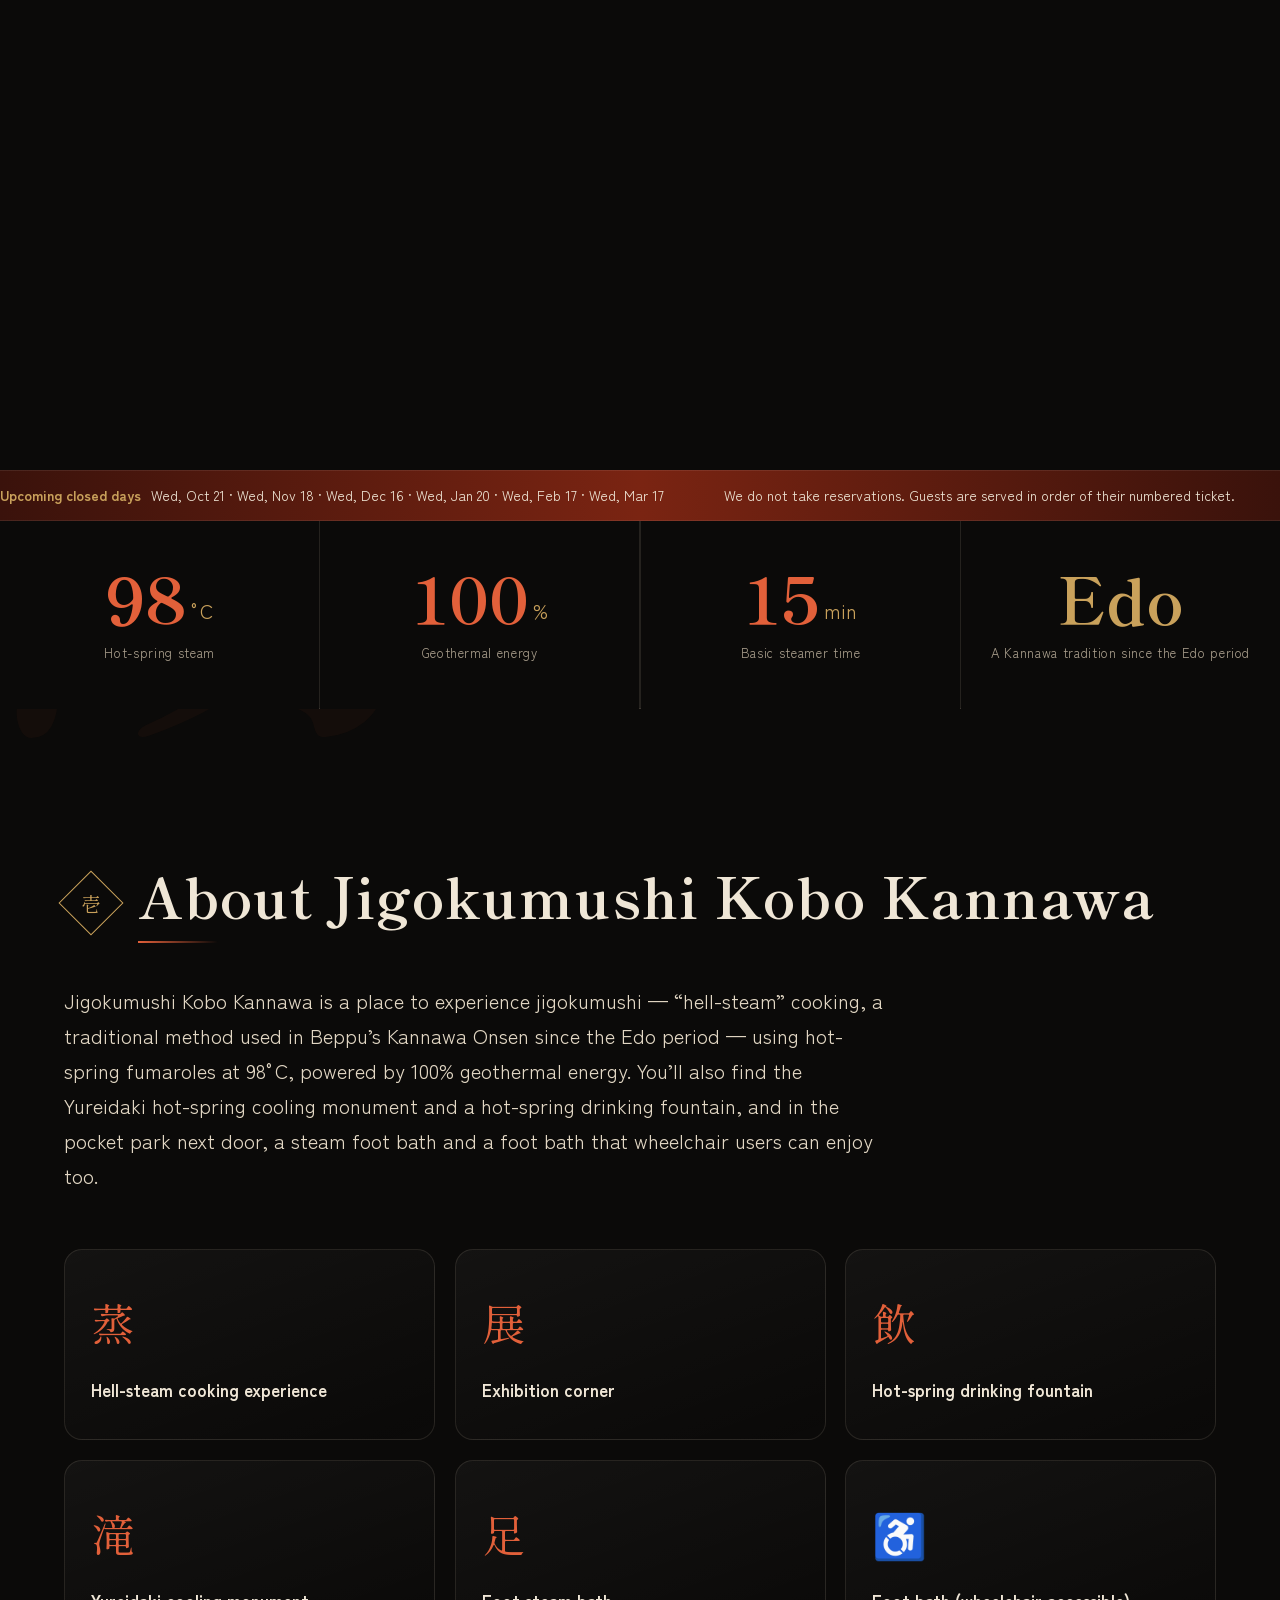
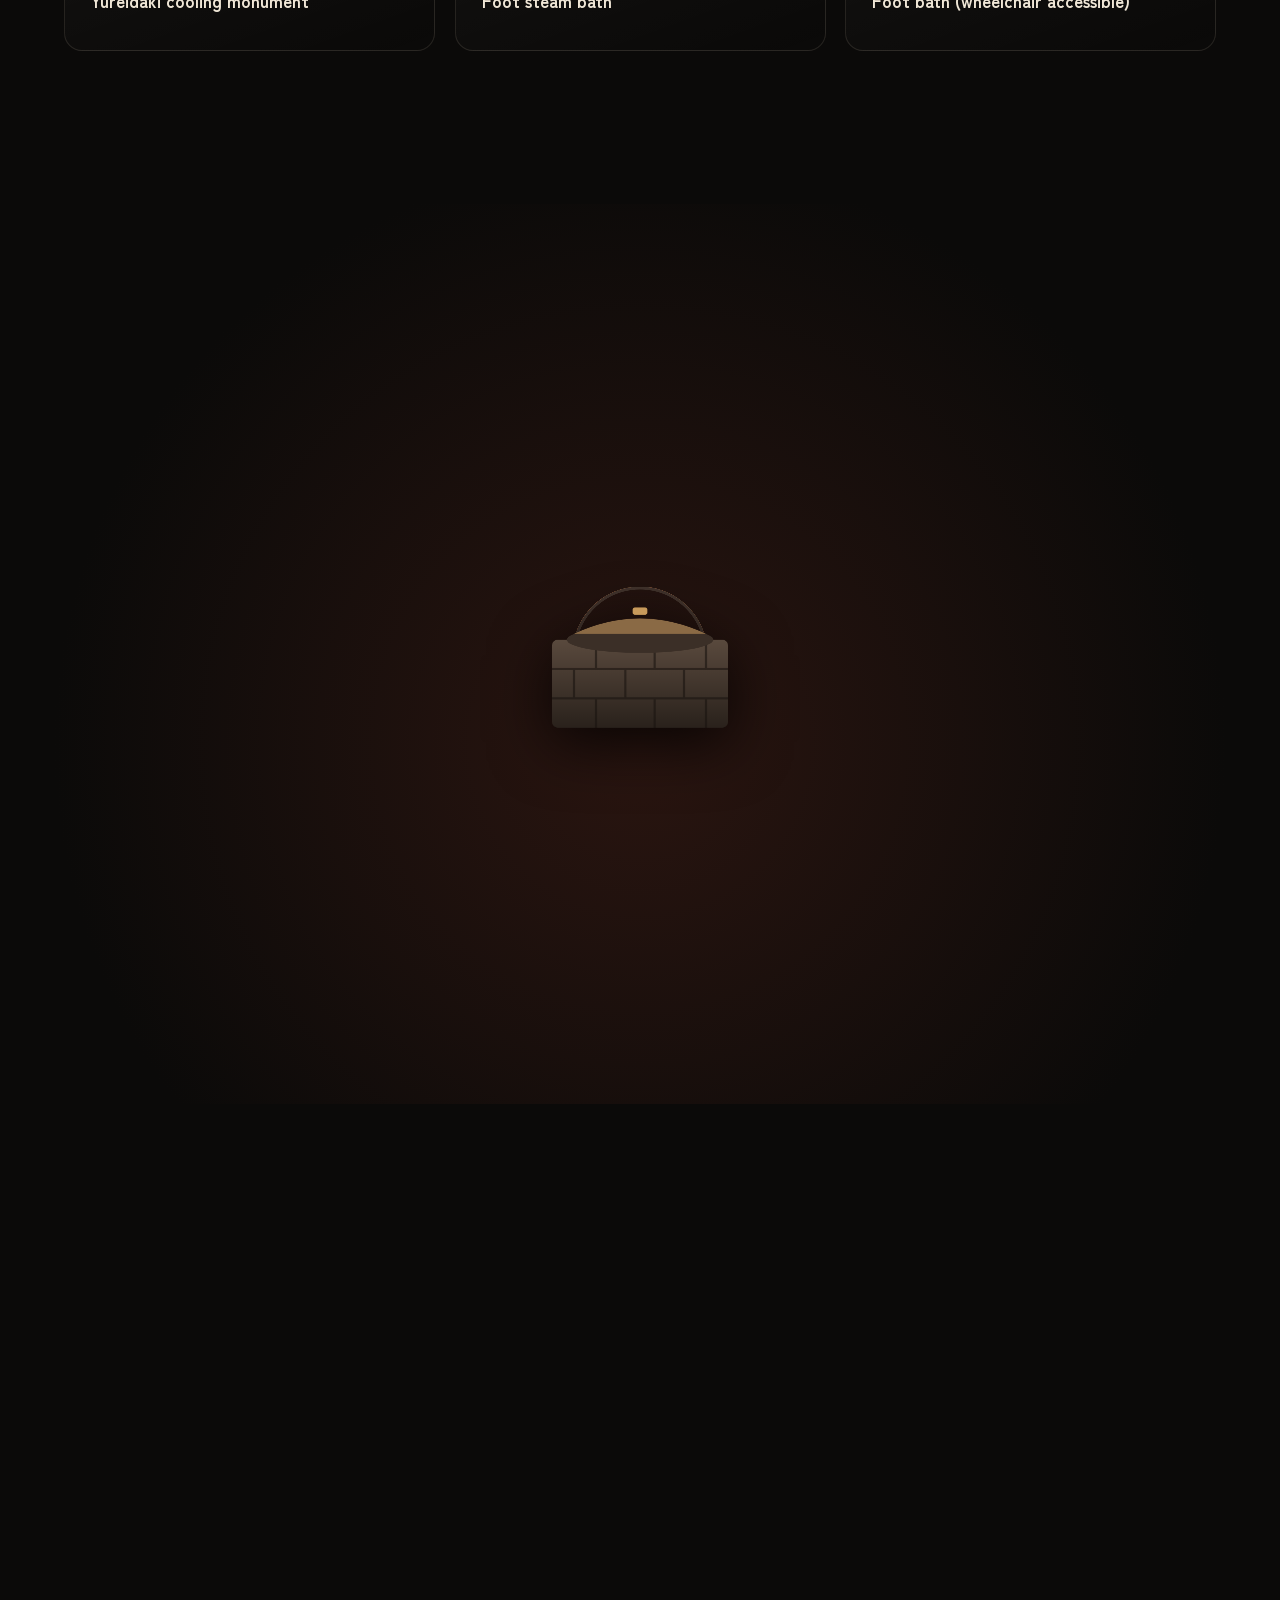
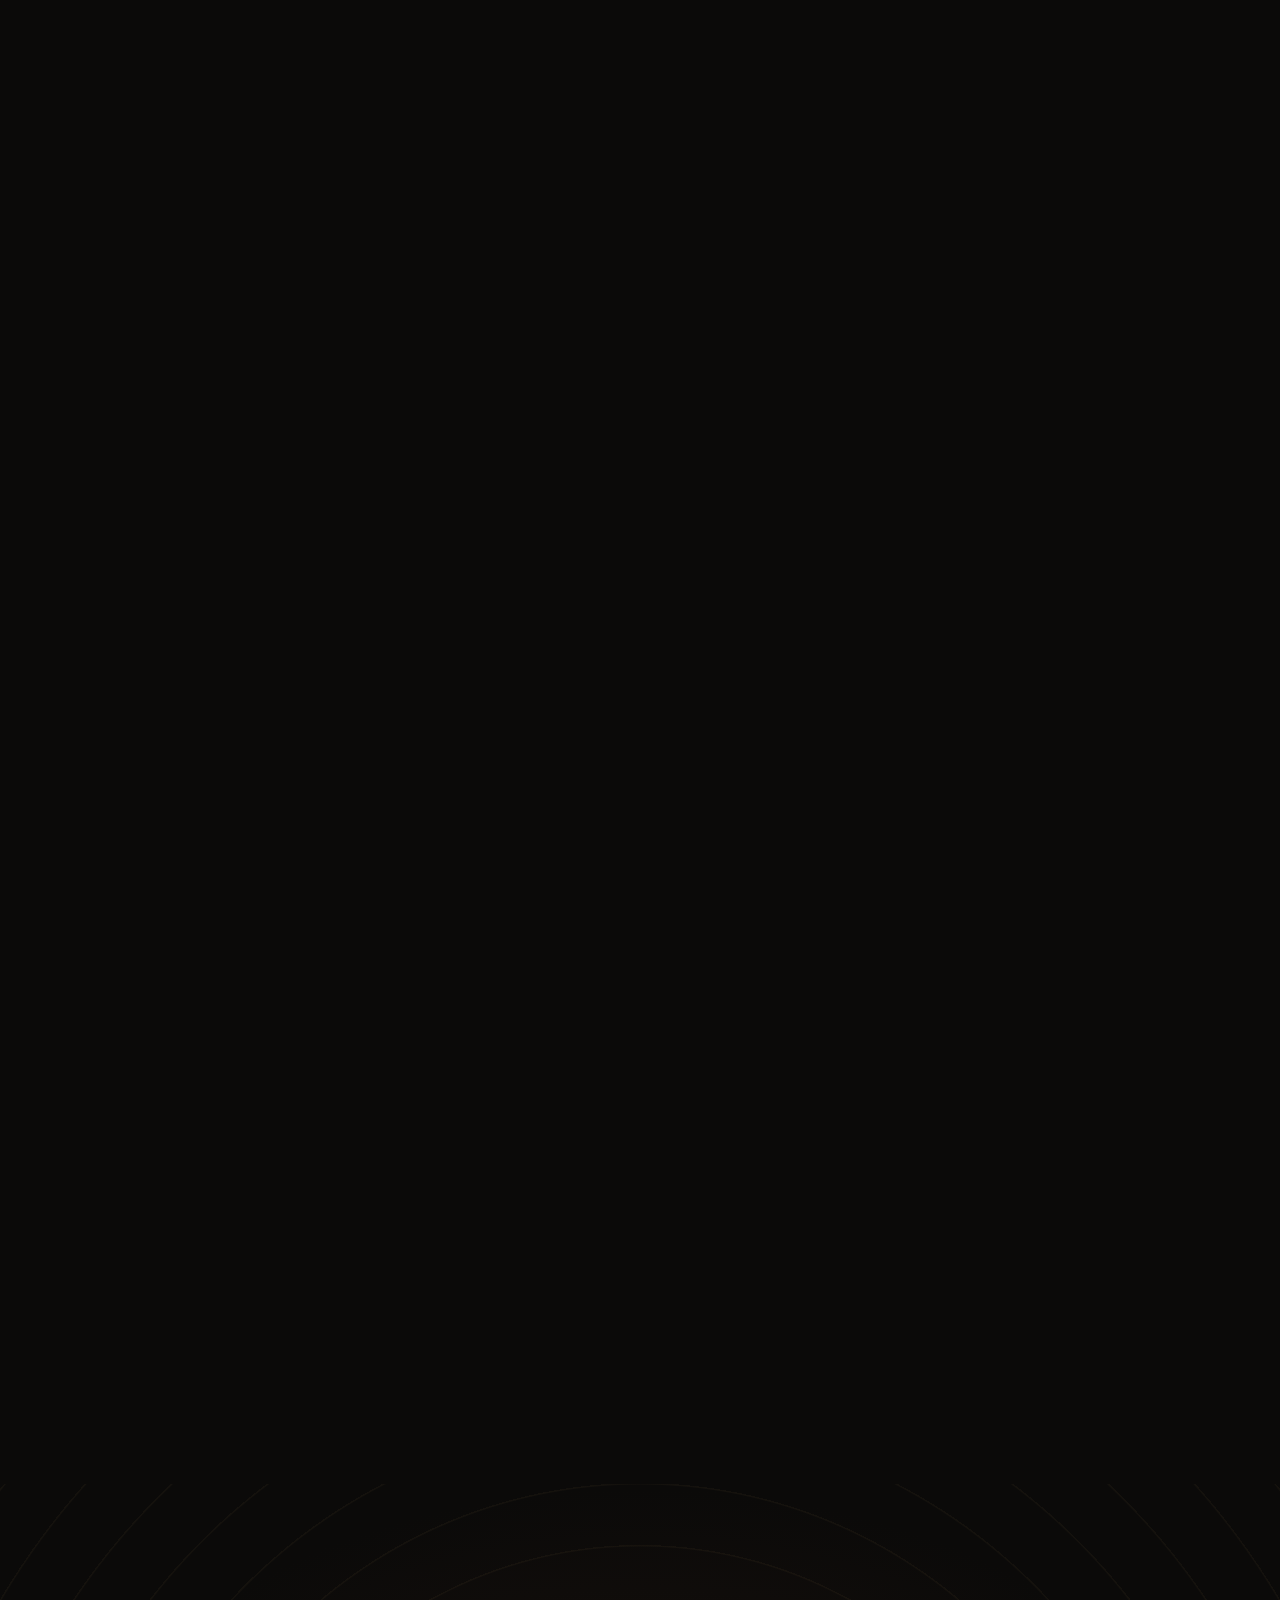
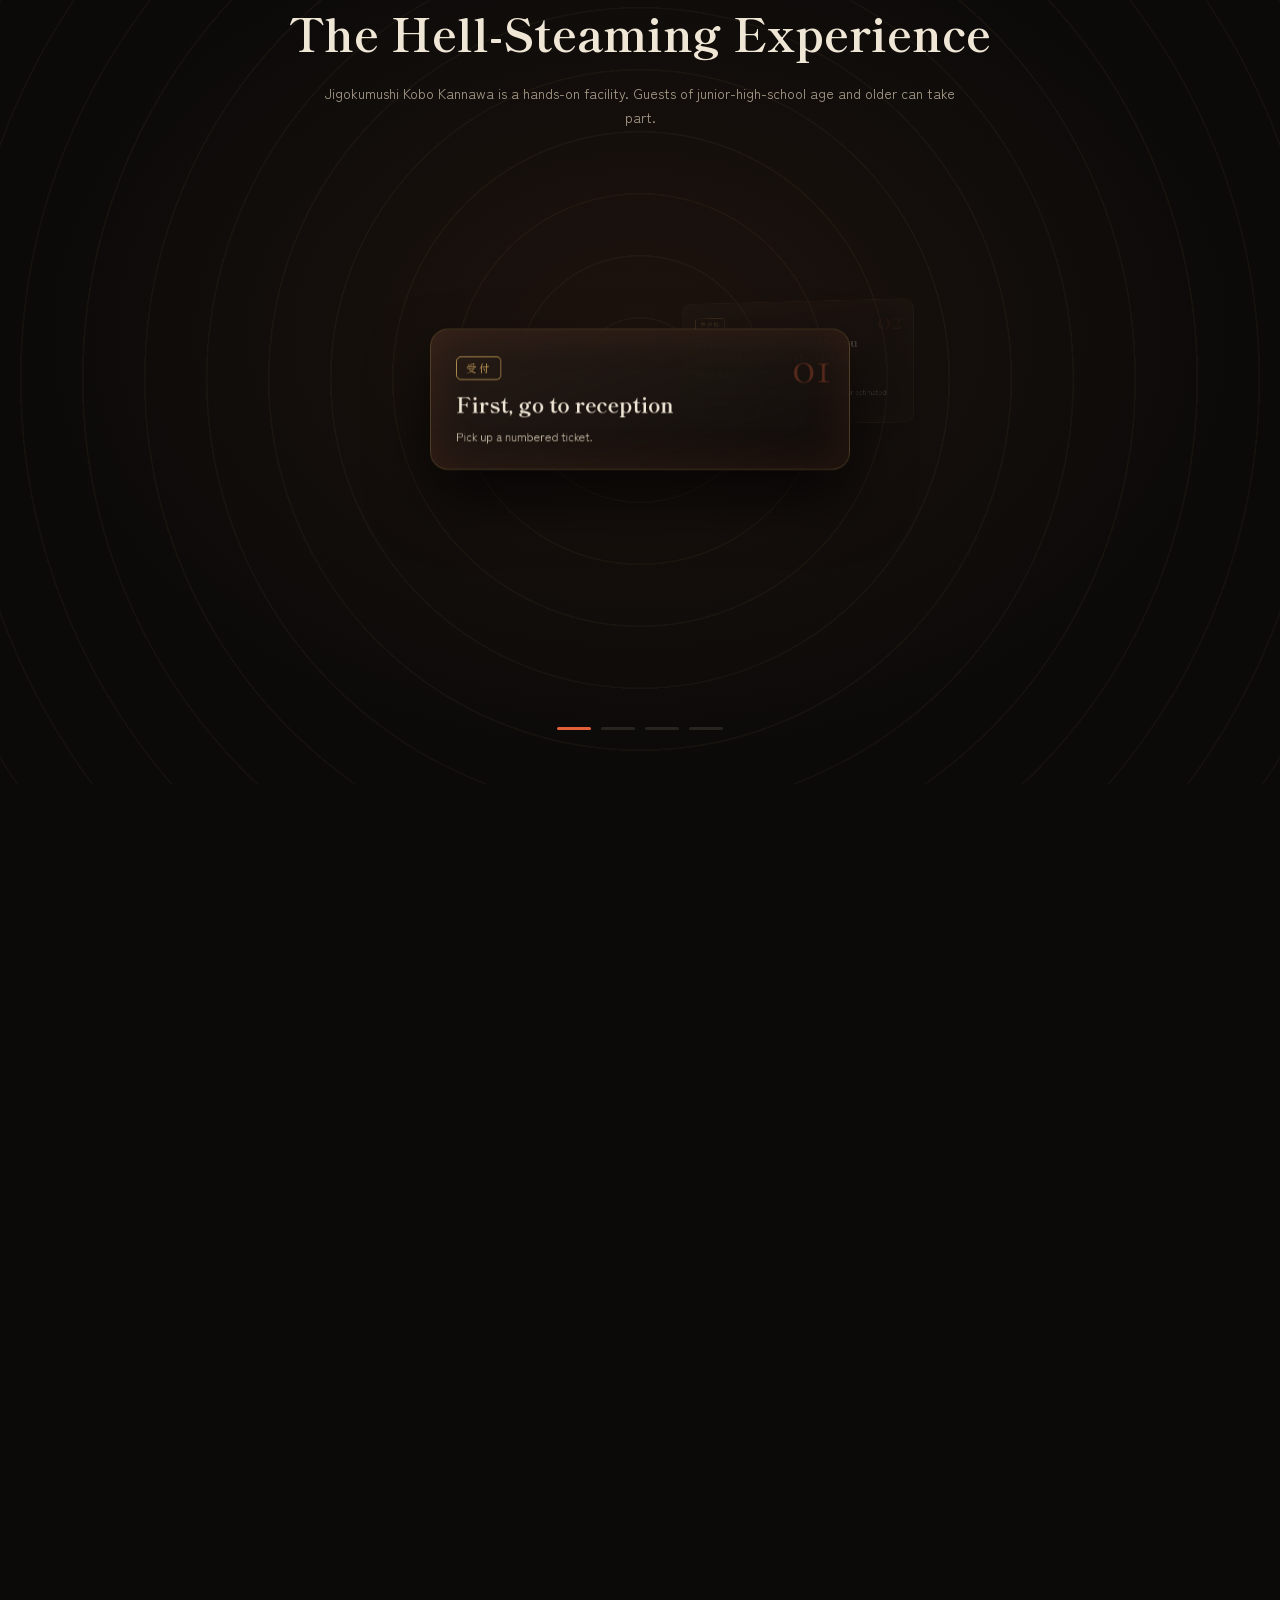
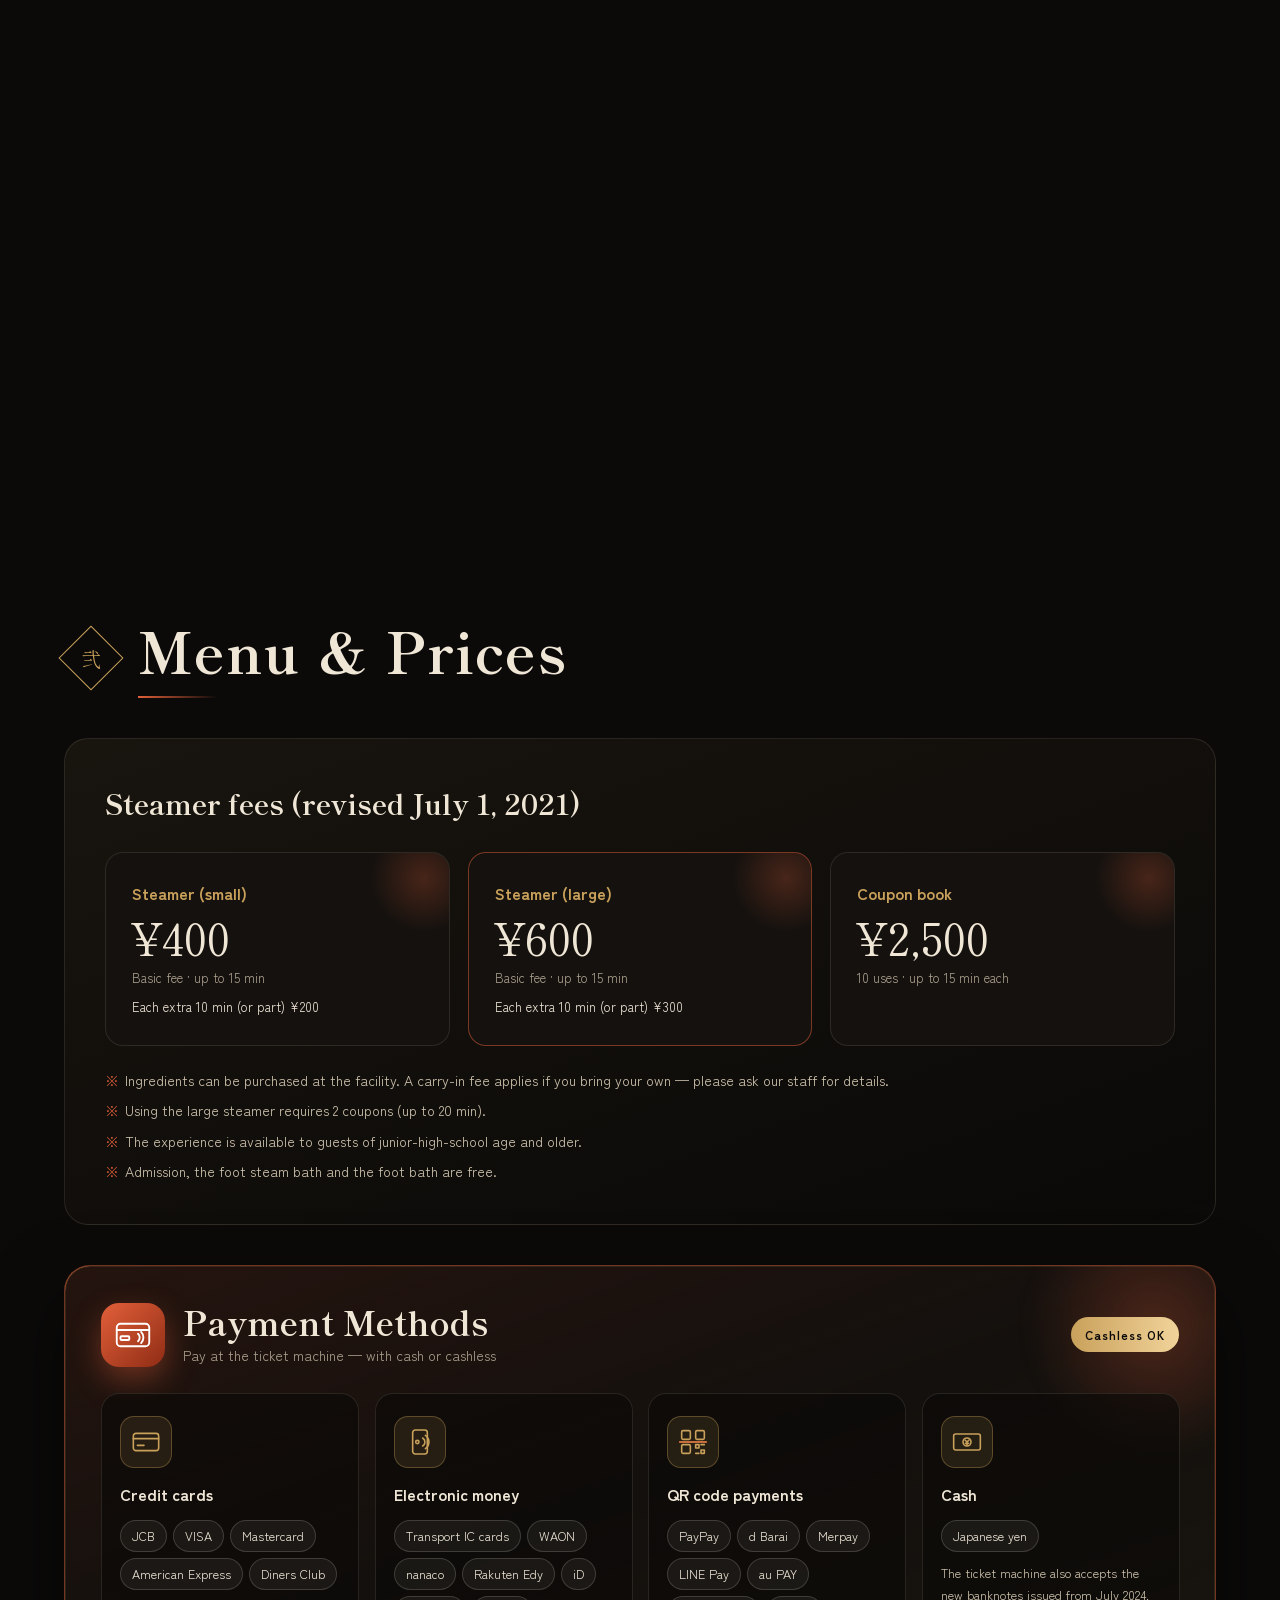
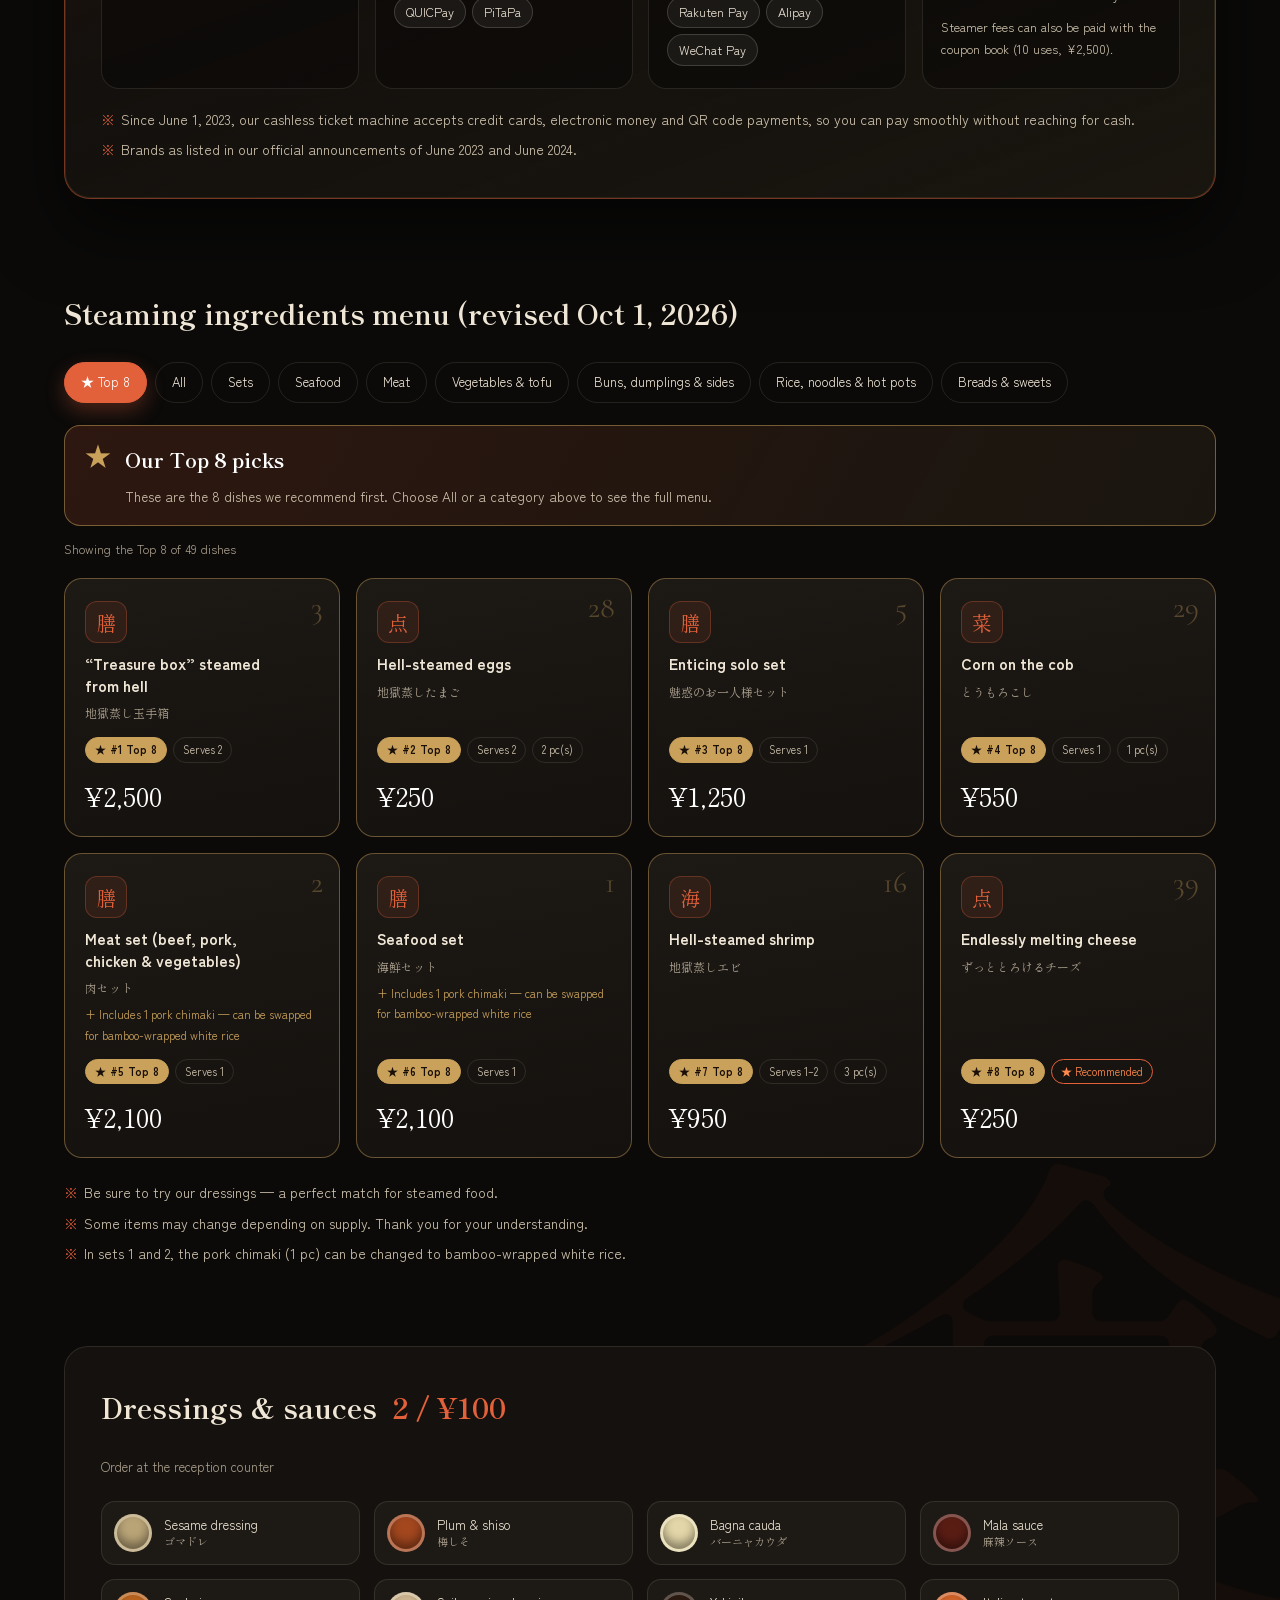
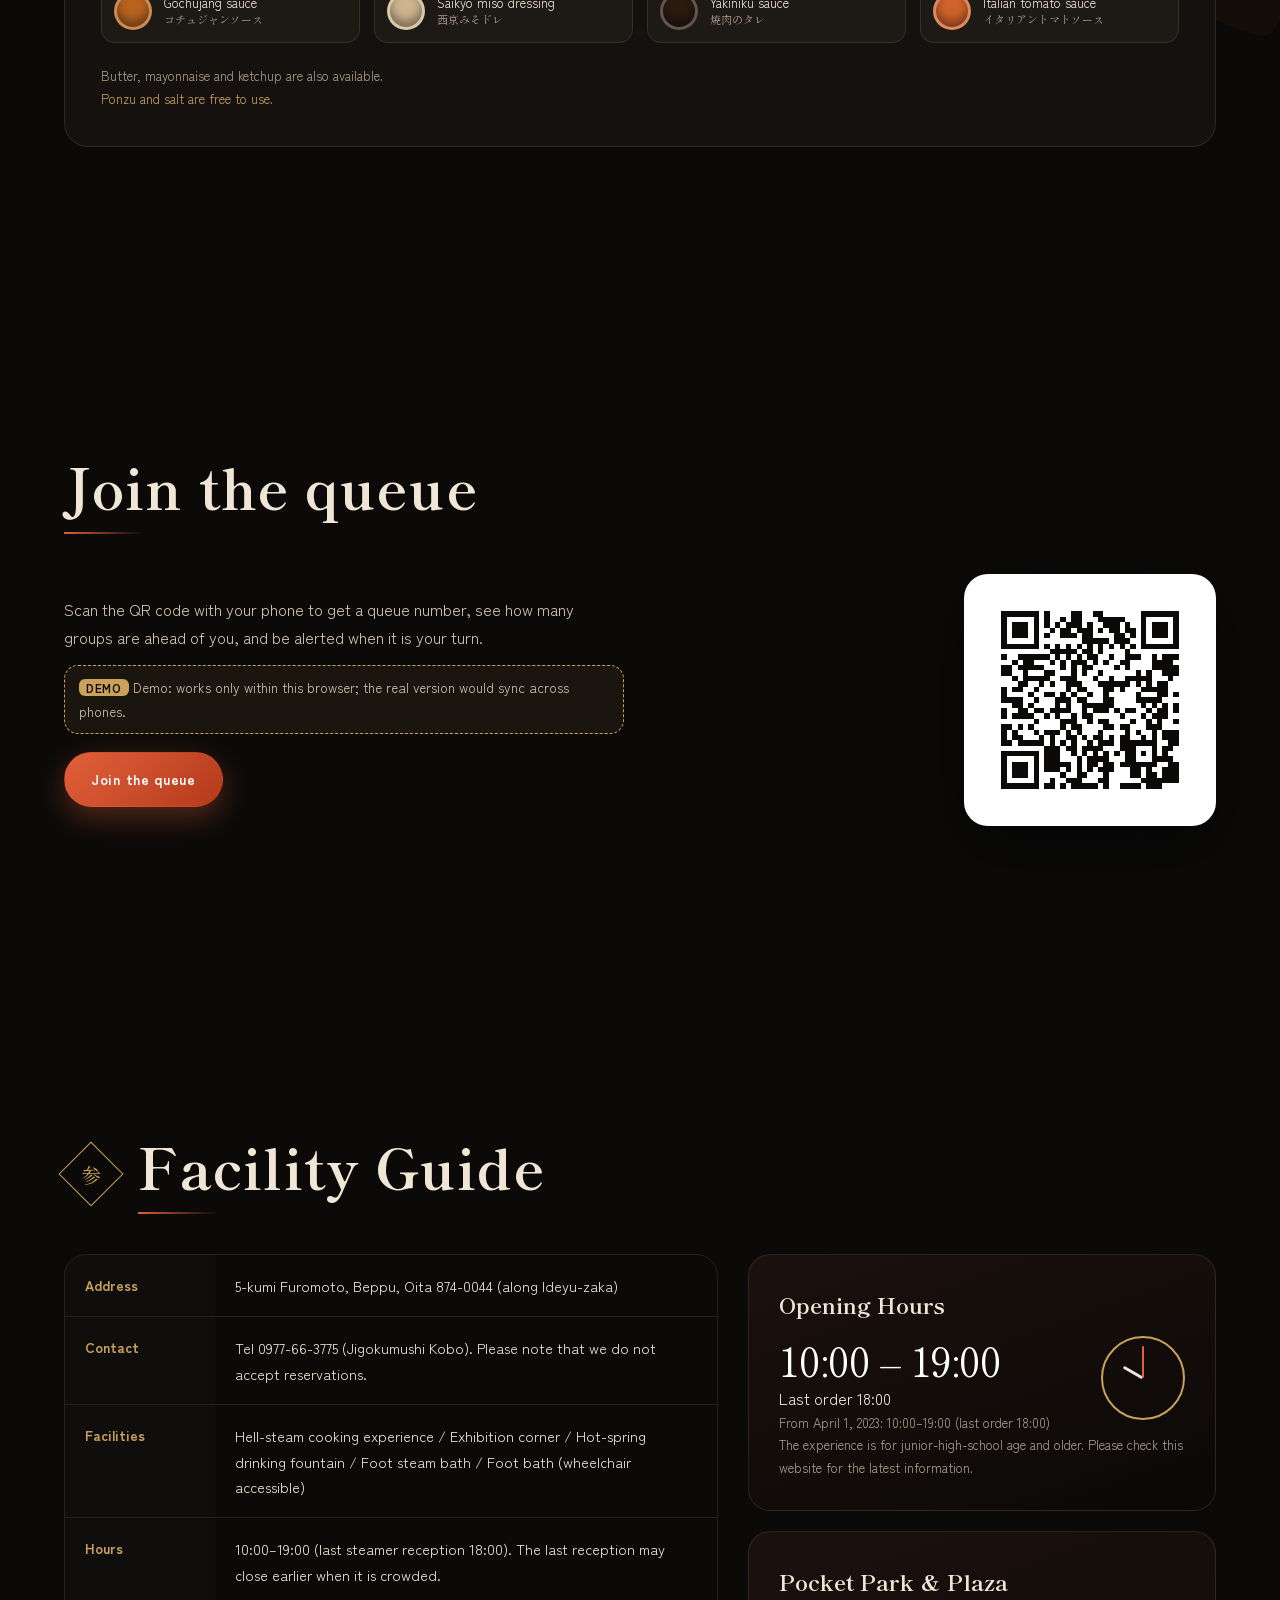
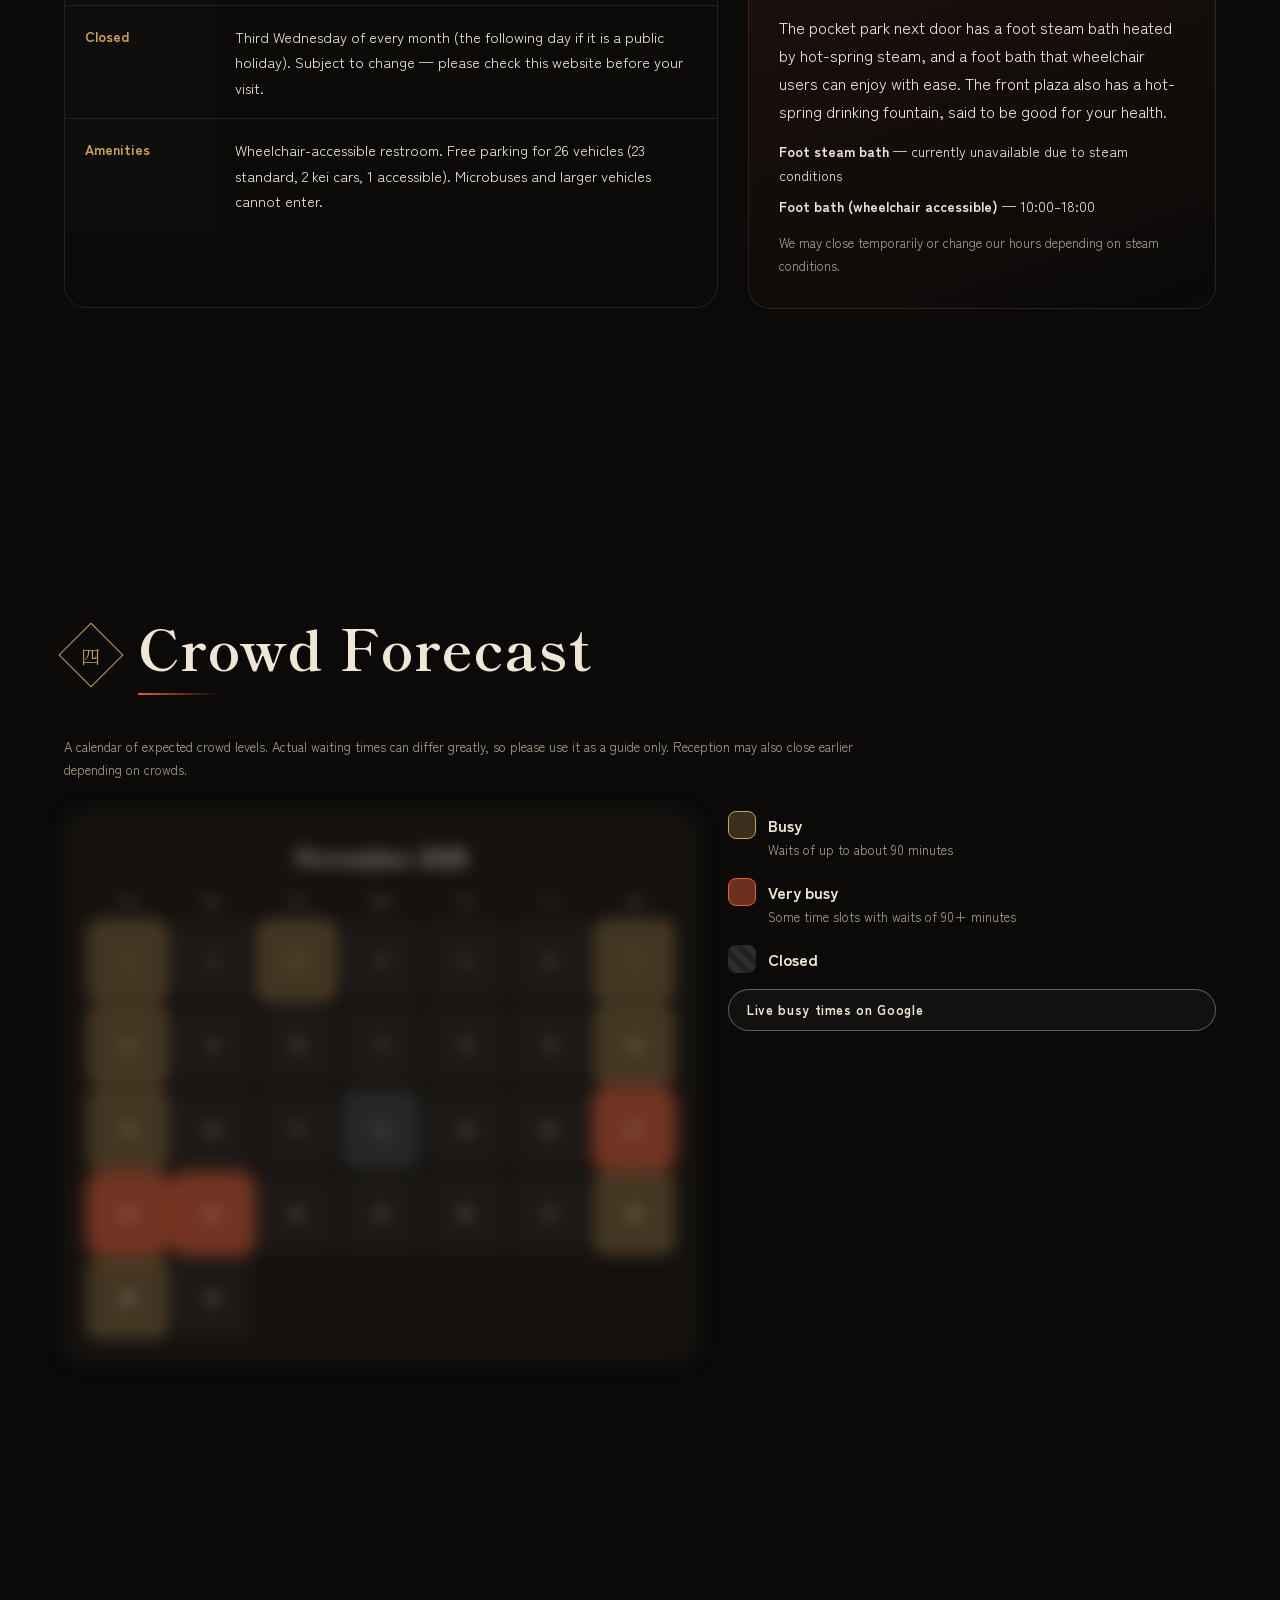
==== commit 60a42f7f: "Spell Kannawa with two Ns everywhere (support section, members, queue alerts, titles); bump caches t" ====
--- a/index.html
+++ b/index.html
@@ -10,7 +10,7 @@
 <link rel="preconnect" href="https://fonts.googleapis.com">
 <link rel="preconnect" href="https://fonts.gstatic.com" crossorigin>
 <link href="https://fonts.googleapis.com/css2?family=Shippori+Mincho+B1:wght@500;700;800&family=Zen+Kaku+Gothic+New:wght@400;500;700&family=Cormorant+Garamond:wght@500;700&family=Noto+Sans+Myanmar:wght@400;700&display=swap" rel="stylesheet">
-<link rel="stylesheet" href="css/style.css?v=20261111a">
+<link rel="stylesheet" href="css/style.css?v=20261115a">
 </head>
 <body>
 <div id="loader" aria-hidden="true"><div class="loader-kanji">蒸</div><div class="loader-bar"><span></span></div></div>
@@ -495,9 +495,9 @@
 <!-- ====== Support (demo proposal) ====== -->
 <section id="support" class="section queue-sec">
   <div class="wrap">
-    <header class="sec-head" data-reveal="left"><h2 data-i18n="sup.title">Support Jigoku Mushikobo Kanawa</h2></header>
-    <p data-i18n="sup.body" data-reveal="left">Enjoyed your steam-cooked meal? A support option would help keep Jigoku Mushikobo Kanawa running, and we propose sharing a related benefit with the local Kannawa / Beppu community.</p>
-    <div class="rv-actions"><button class="btn btn-fire" type="button" disabled aria-disabled="true" data-i18n="sup.title">Support Jigoku Mushikobo Kanawa</button></div>
+    <header class="sec-head" data-reveal="left"><h2 data-i18n="sup.title">Support Jigoku Mushikobo Kannawa</h2></header>
+    <p data-i18n="sup.body" data-reveal="left">Enjoyed your steam-cooked meal? A support option would help keep Jigoku Mushikobo Kannawa running, and we propose sharing a related benefit with the local Kannawa / Beppu community.</p>
+    <div class="rv-actions"><button class="btn btn-fire" type="button" disabled aria-disabled="true" data-i18n="sup.title">Support Jigoku Mushikobo Kannawa</button></div>
     <p class="qs-demo" role="note"><b>DEMO</b> <span data-i18n="sup.note">Demo proposal only: no payments are collected on this site and no official city partnership is implied.</span></p>
   </div>
 </section>
@@ -527,21 +527,21 @@
   <p class="demo-note" data-i18n="foot.demo">Design concept demo — not the official website. Information sourced from jigokumushi.com.</p>
 </footer>
 
-<script src="js/i18n/en.js?v=20261111a"></script>
-<script src="js/i18n/ja.js?v=20261111a"></script>
-<script src="js/i18n/ko.js?v=20261111a"></script>
-<script src="js/i18n/zh-Hans.js?v=20261111a"></script>
-<script src="js/i18n/zh-Hant.js?v=20261111a"></script>
-<script src="js/i18n/fr.js?v=20261111a"></script>
-<script src="js/i18n/vi.js?v=20261111a"></script>
-<script src="js/i18n/es.js?v=20261111a"></script>
-<script src="js/i18n/de.js?v=20261111a"></script>
-<script src="js/i18n/th.js?v=20261111a"></script>
-<script src="js/i18n/id.js?v=20261111a"></script>
-<script src="js/i18n/pt.js?v=20261111a"></script>
-<script src="js/i18n/it.js?v=20261111a"></script>
-<script src="js/i18n/my.js?v=20261111a"></script>
-<script src="js/data.js?v=20261111a"></script>
-<script src="js/main.js?v=20261111a"></script>
+<script src="js/i18n/en.js?v=20261115a"></script>
+<script src="js/i18n/ja.js?v=20261115a"></script>
+<script src="js/i18n/ko.js?v=20261115a"></script>
+<script src="js/i18n/zh-Hans.js?v=20261115a"></script>
+<script src="js/i18n/zh-Hant.js?v=20261115a"></script>
+<script src="js/i18n/fr.js?v=20261115a"></script>
+<script src="js/i18n/vi.js?v=20261115a"></script>
+<script src="js/i18n/es.js?v=20261115a"></script>
+<script src="js/i18n/de.js?v=20261115a"></script>
+<script src="js/i18n/th.js?v=20261115a"></script>
+<script src="js/i18n/id.js?v=20261115a"></script>
+<script src="js/i18n/pt.js?v=20261115a"></script>
+<script src="js/i18n/it.js?v=20261115a"></script>
+<script src="js/i18n/my.js?v=20261115a"></script>
+<script src="js/data.js?v=20261115a"></script>
+<script src="js/main.js?v=20261115a"></script>
 </body>
 </html>
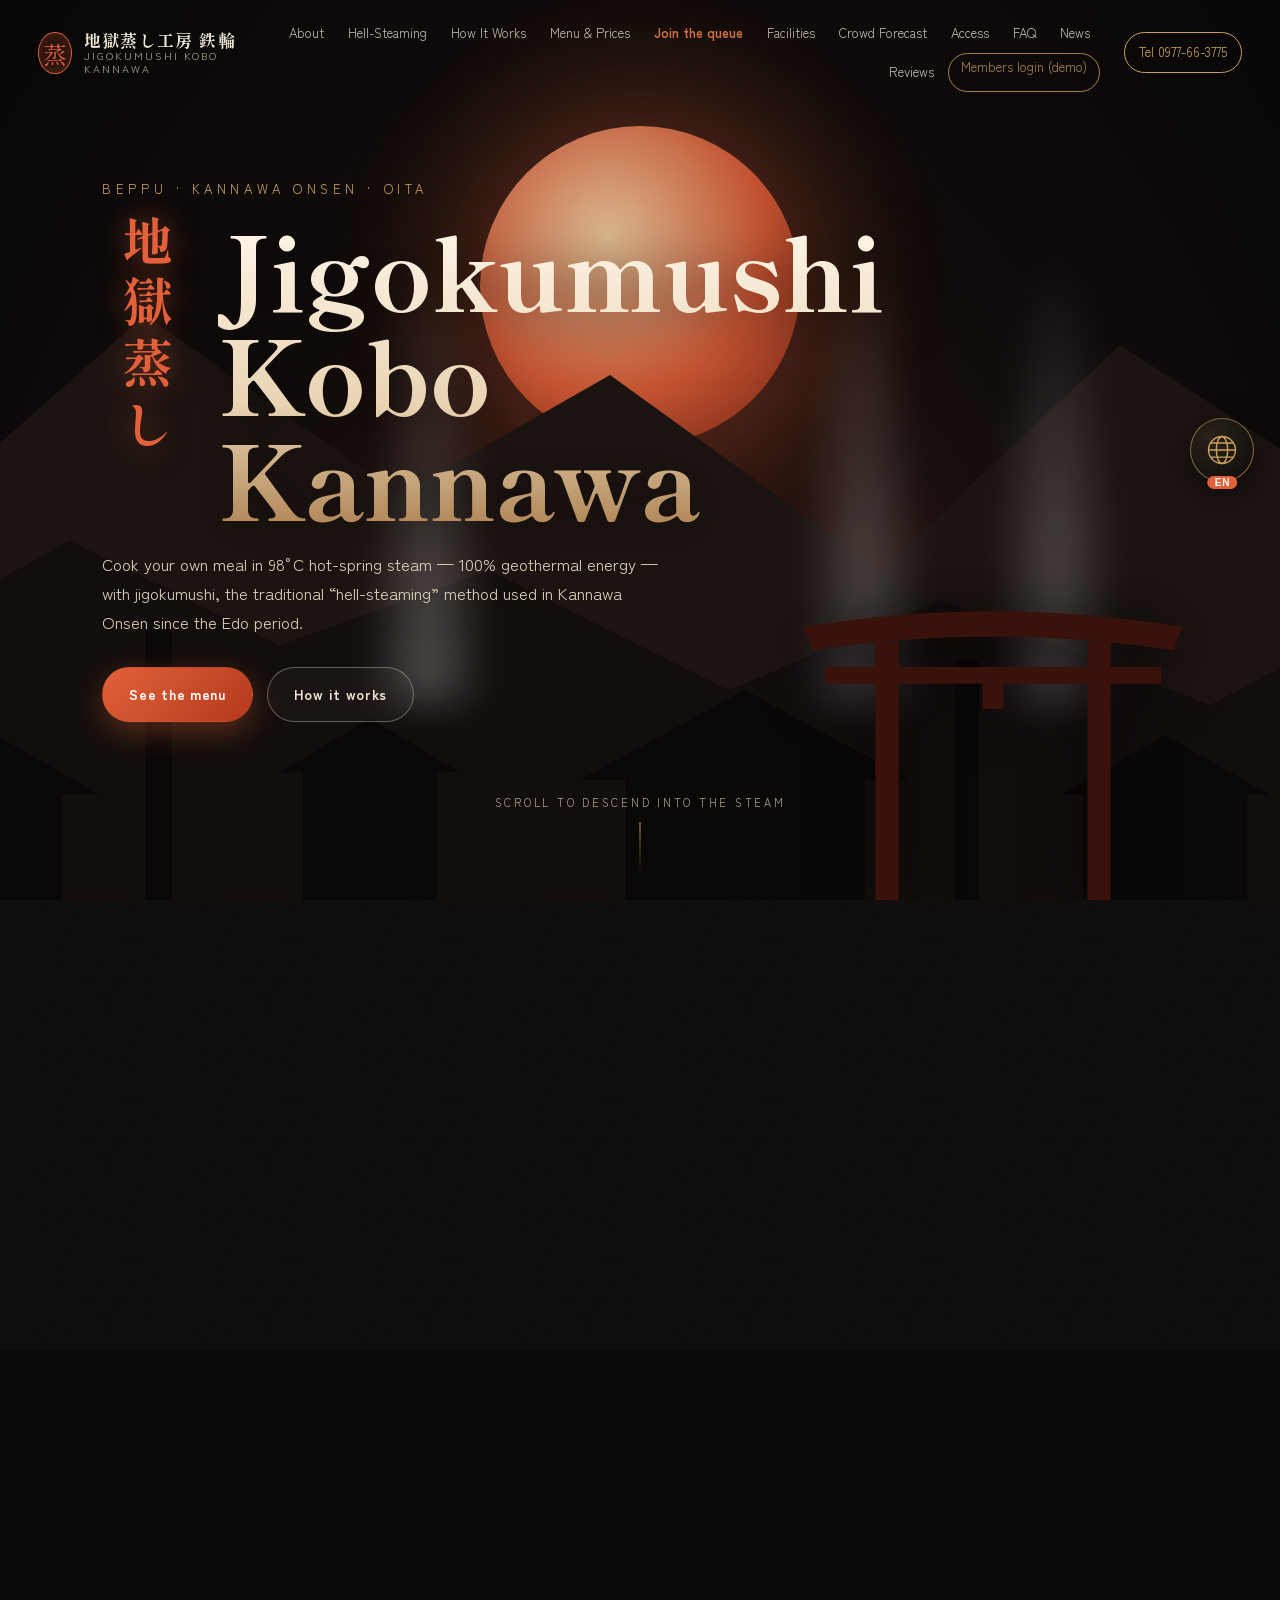
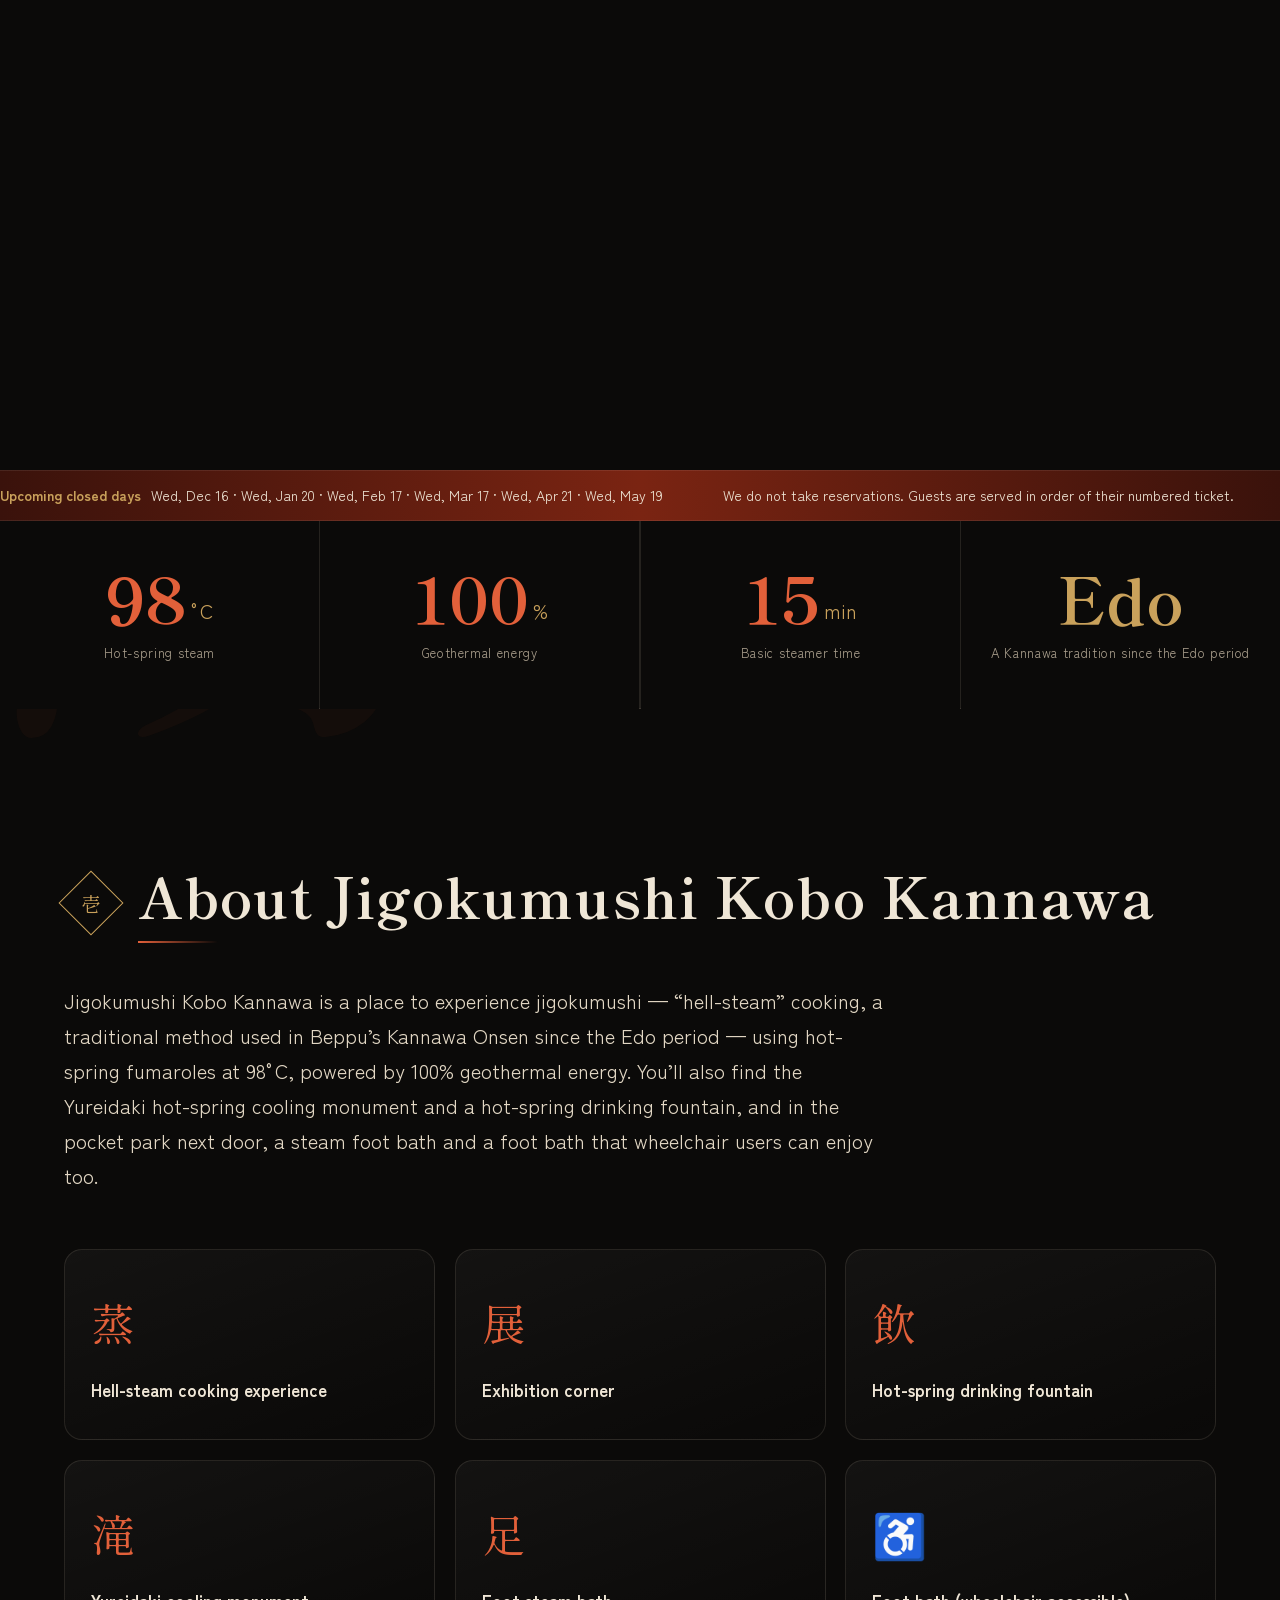
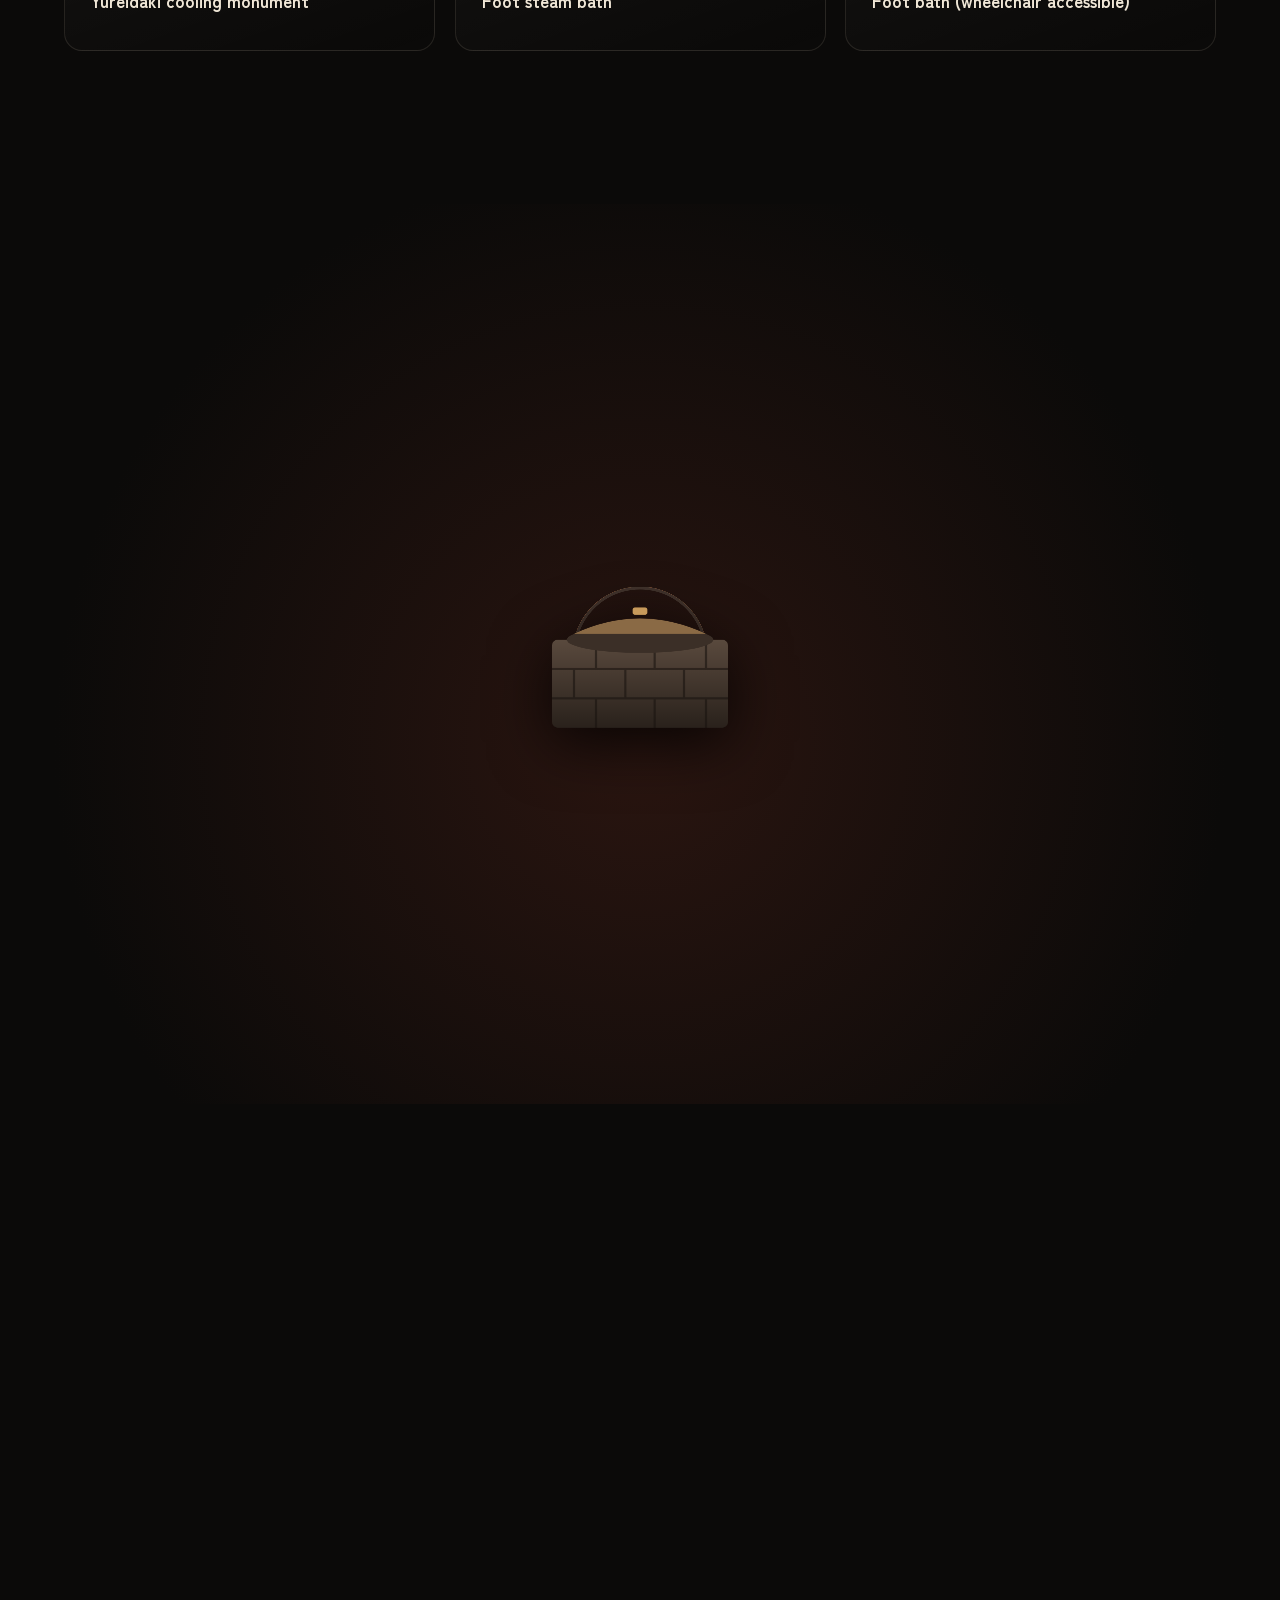
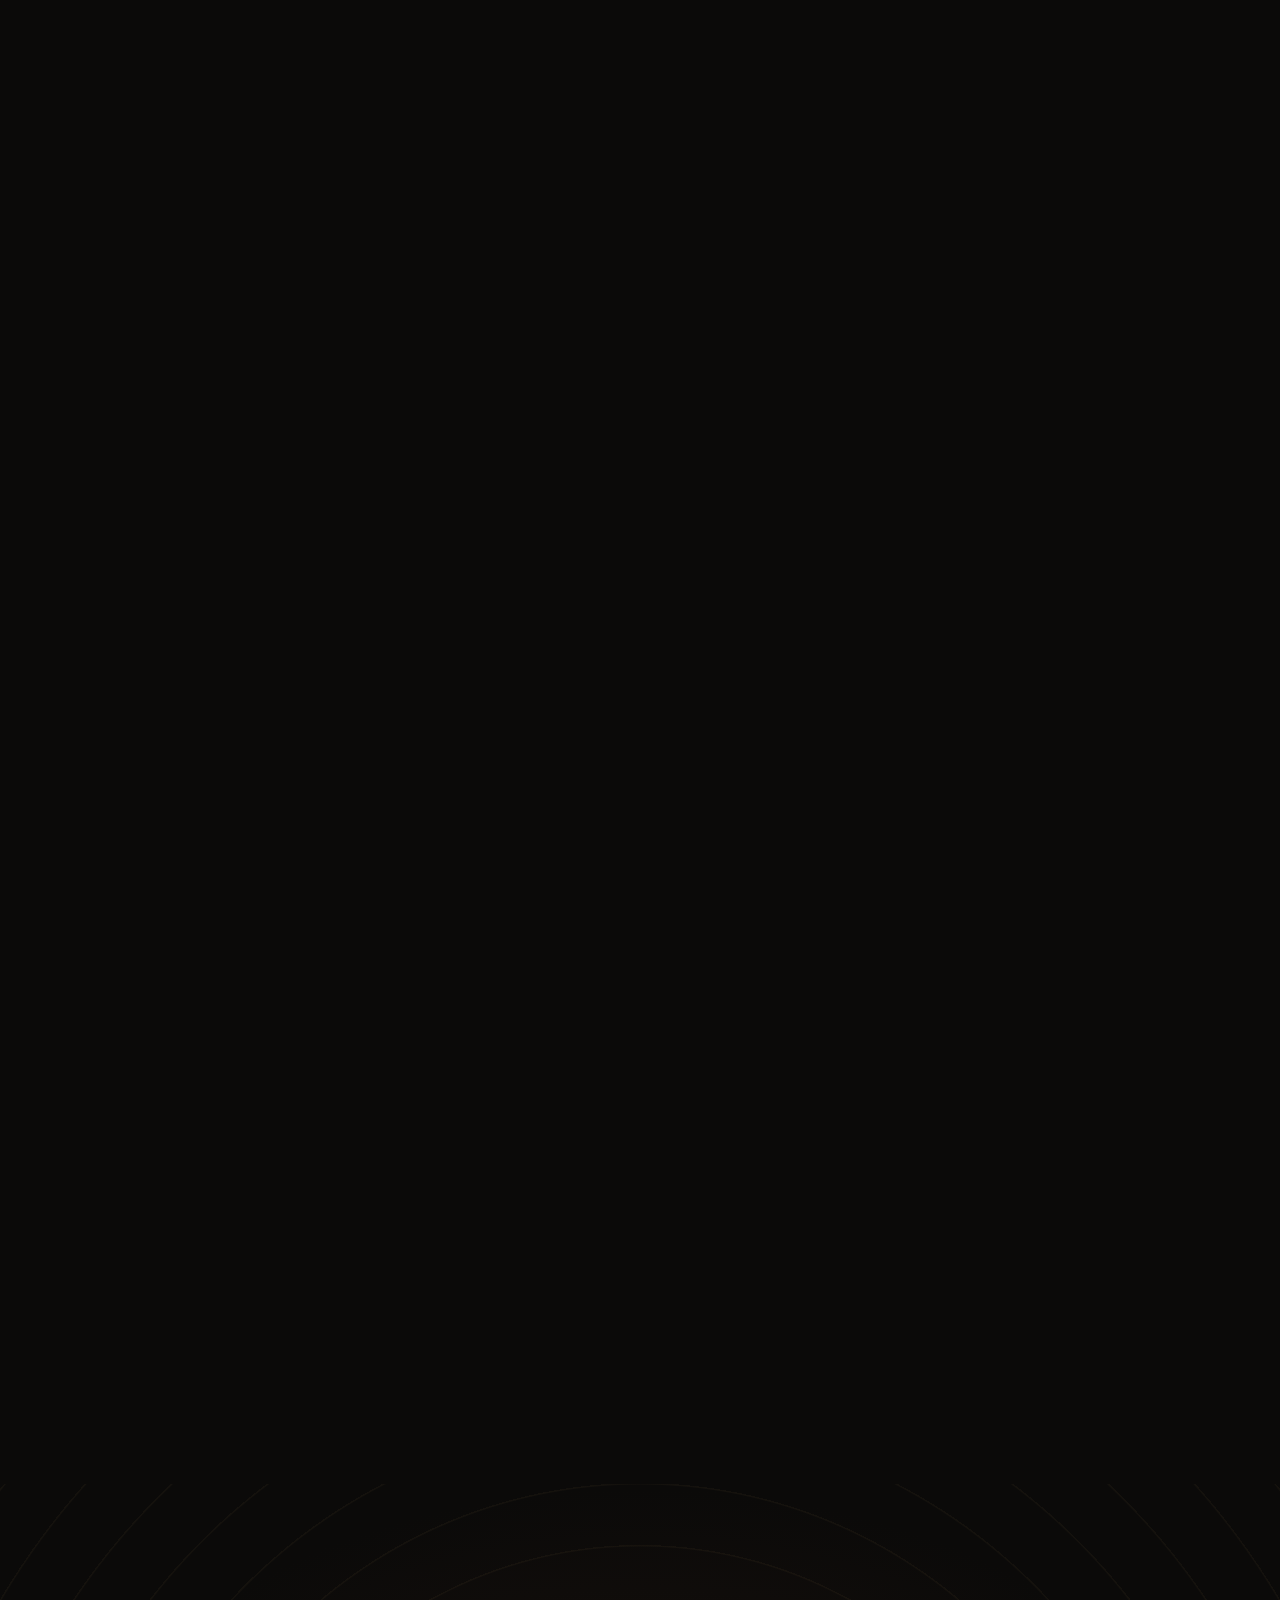
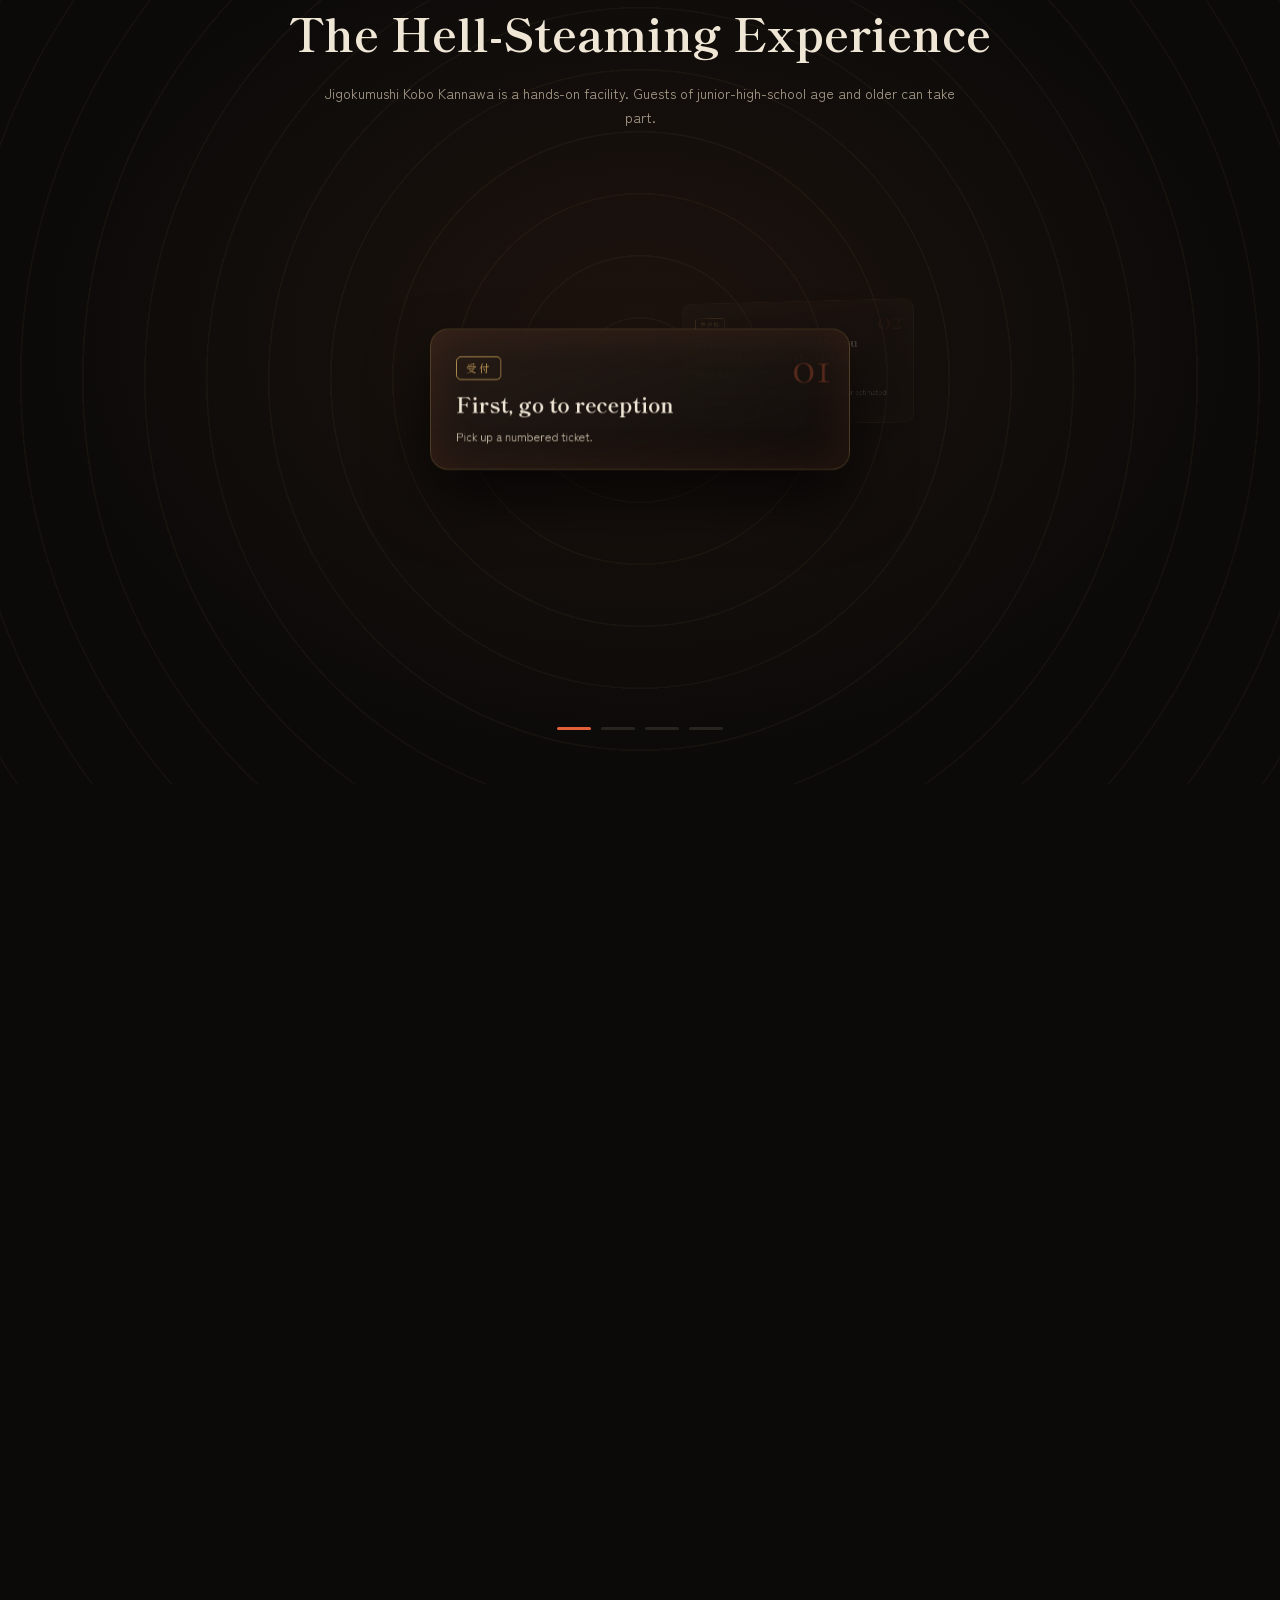
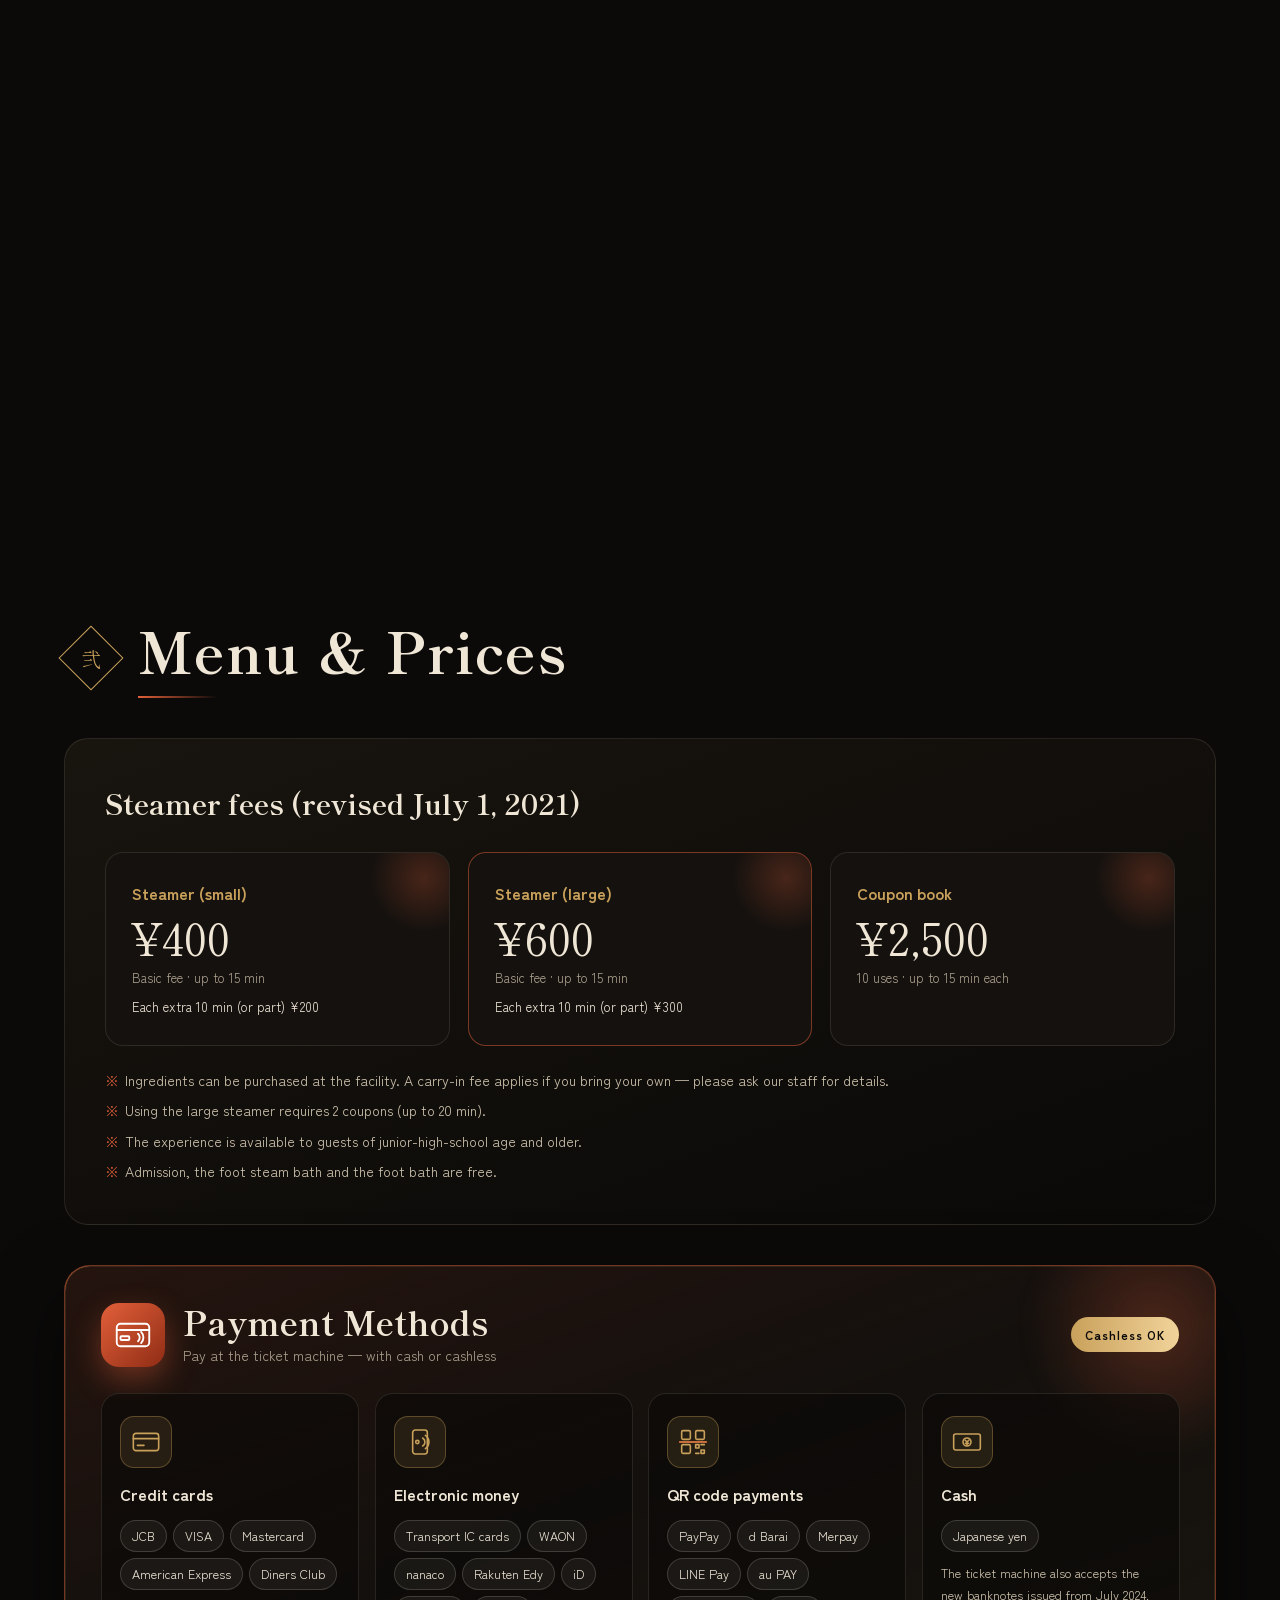
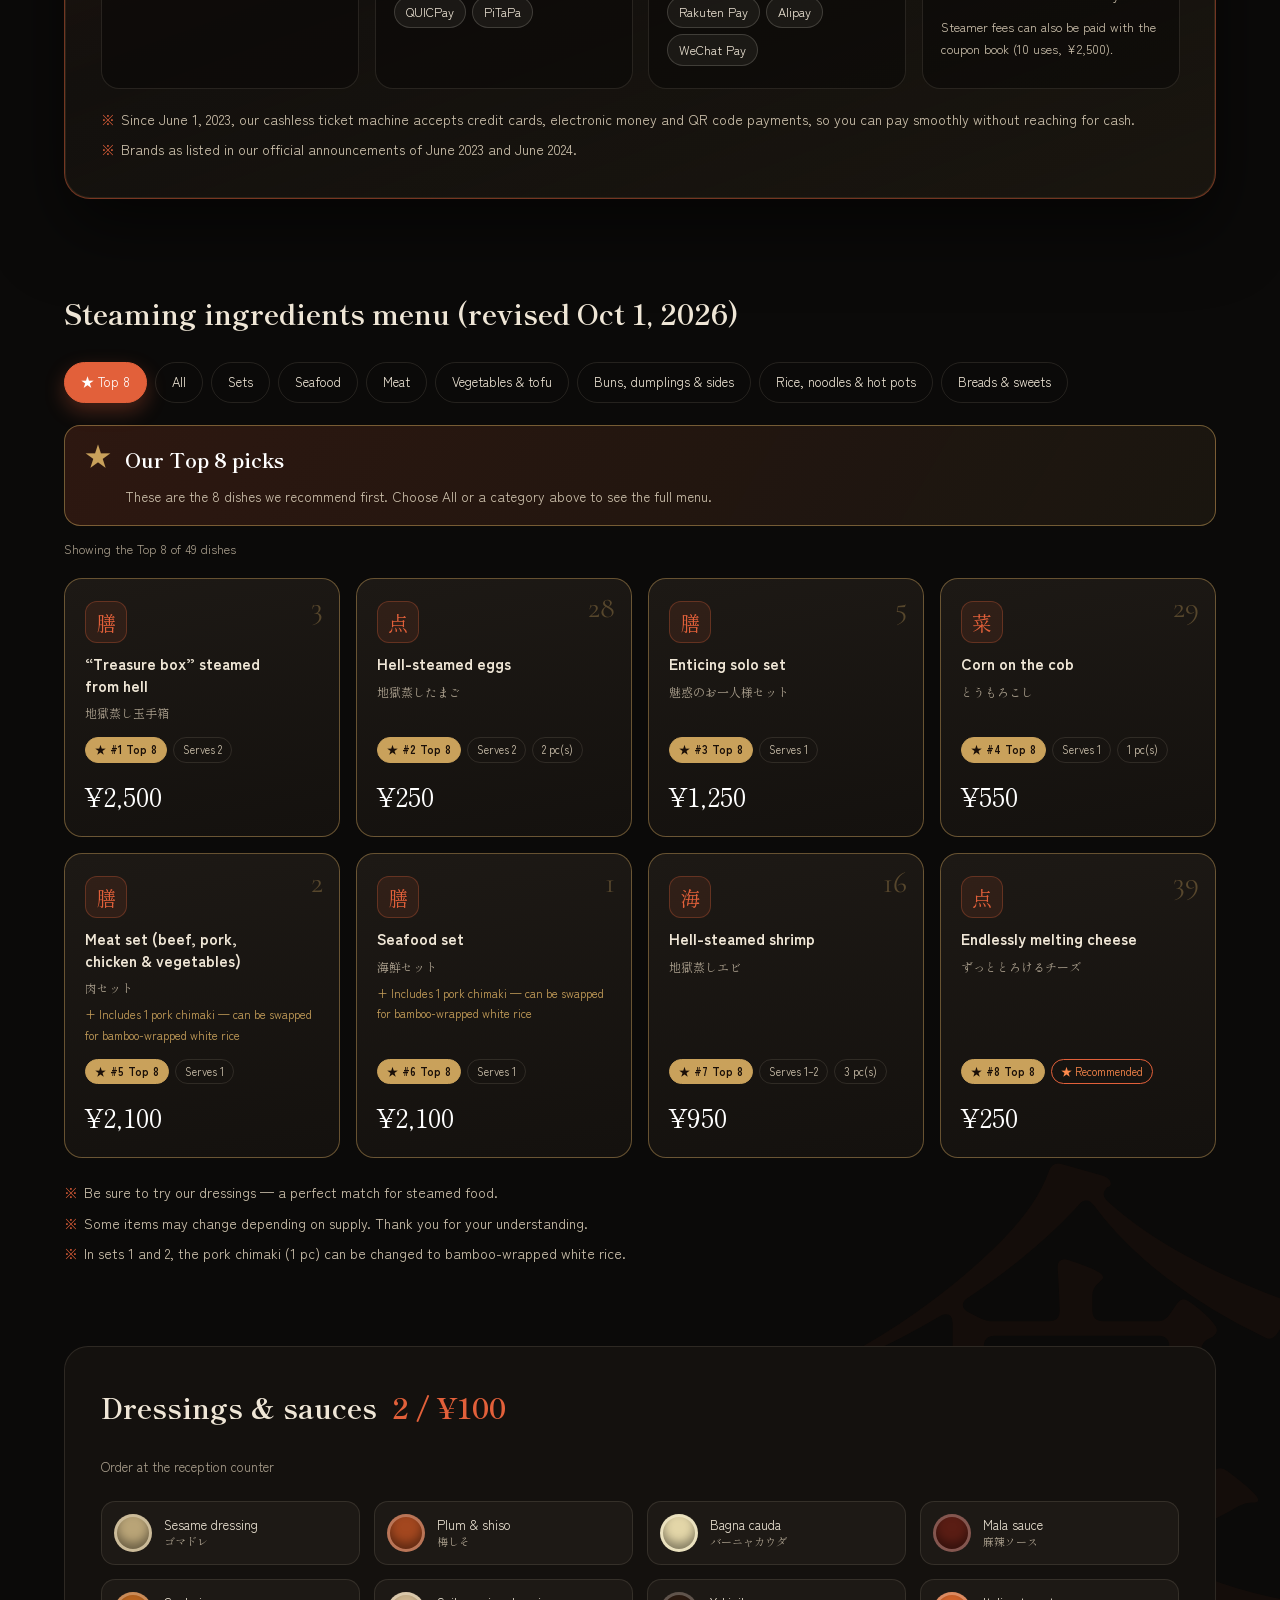
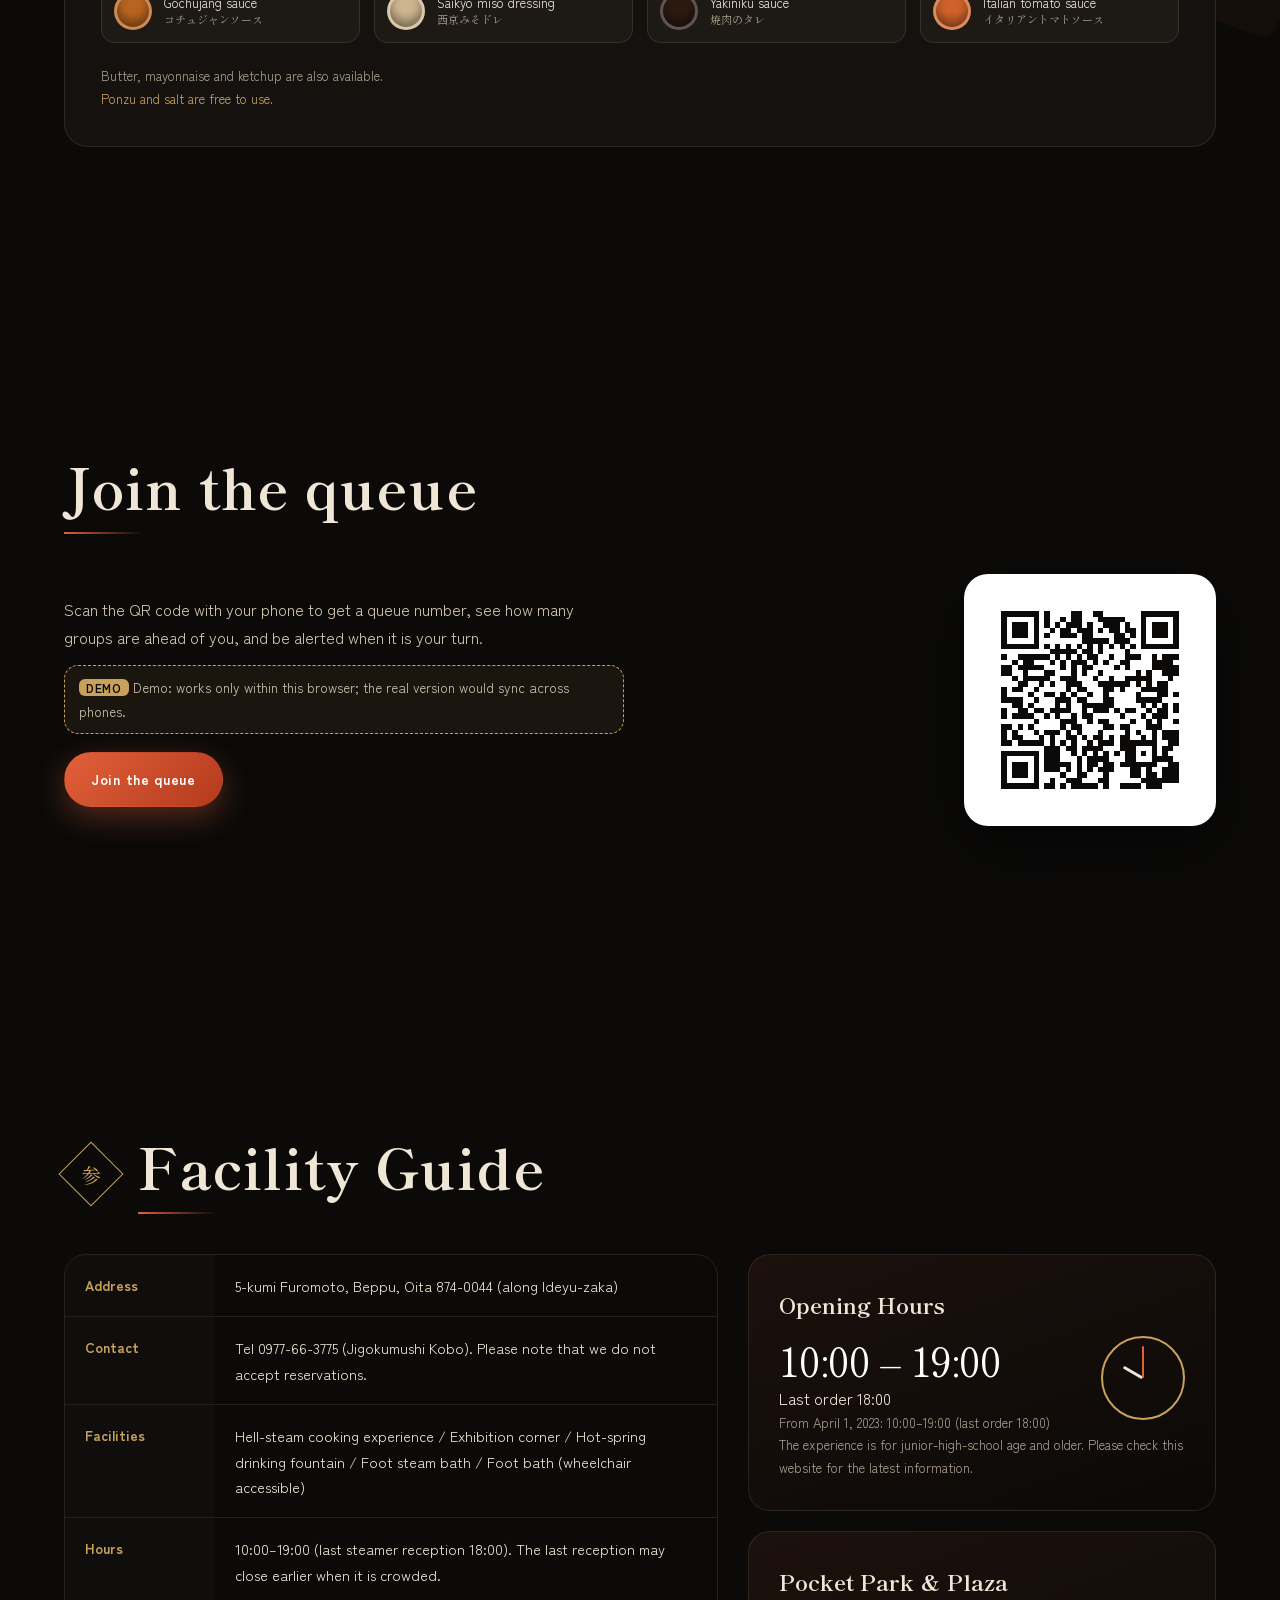
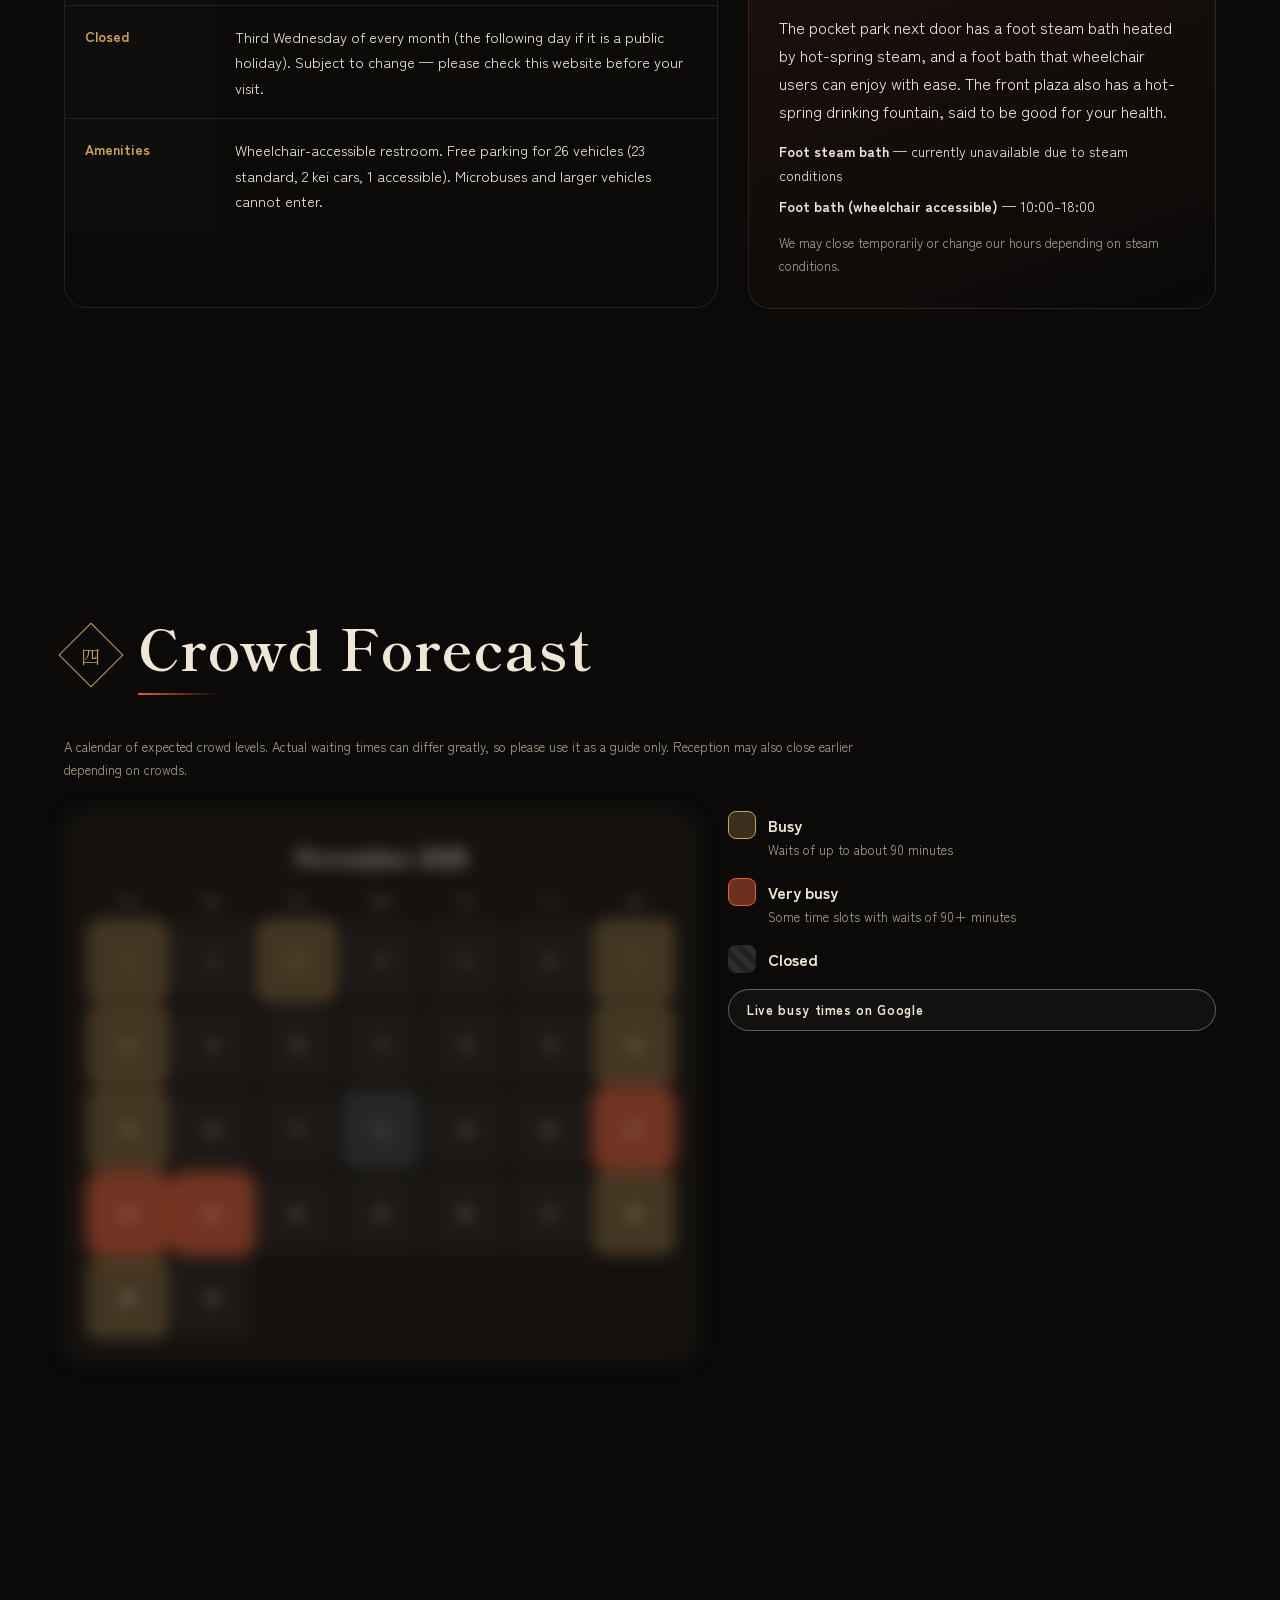
==== commit 1578b4dd: "Weekly official refresh: closure dates through May 2027; news of 2026-11-20 (open over New Year) and" ====
--- a/index.html
+++ b/index.html
@@ -10,7 +10,7 @@
 <link rel="preconnect" href="https://fonts.googleapis.com">
 <link rel="preconnect" href="https://fonts.gstatic.com" crossorigin>
 <link href="https://fonts.googleapis.com/css2?family=Shippori+Mincho+B1:wght@500;700;800&family=Zen+Kaku+Gothic+New:wght@400;500;700&family=Cormorant+Garamond:wght@500;700&family=Noto+Sans+Myanmar:wght@400;700&display=swap" rel="stylesheet">
-<link rel="stylesheet" href="css/style.css?v=20261115a">
+<link rel="stylesheet" href="css/style.css?v=20261125a">
 </head>
 <body>
 <div id="loader" aria-hidden="true"><div class="loader-kanji">蒸</div><div class="loader-bar"><span></span></div></div>
@@ -527,21 +527,21 @@
   <p class="demo-note" data-i18n="foot.demo">Design concept demo — not the official website. Information sourced from jigokumushi.com.</p>
 </footer>
 
-<script src="js/i18n/en.js?v=20261115a"></script>
-<script src="js/i18n/ja.js?v=20261115a"></script>
-<script src="js/i18n/ko.js?v=20261115a"></script>
-<script src="js/i18n/zh-Hans.js?v=20261115a"></script>
-<script src="js/i18n/zh-Hant.js?v=20261115a"></script>
-<script src="js/i18n/fr.js?v=20261115a"></script>
-<script src="js/i18n/vi.js?v=20261115a"></script>
-<script src="js/i18n/es.js?v=20261115a"></script>
-<script src="js/i18n/de.js?v=20261115a"></script>
-<script src="js/i18n/th.js?v=20261115a"></script>
-<script src="js/i18n/id.js?v=20261115a"></script>
-<script src="js/i18n/pt.js?v=20261115a"></script>
-<script src="js/i18n/it.js?v=20261115a"></script>
-<script src="js/i18n/my.js?v=20261115a"></script>
-<script src="js/data.js?v=20261115a"></script>
-<script src="js/main.js?v=20261115a"></script>
+<script src="js/i18n/en.js?v=20261125a"></script>
+<script src="js/i18n/ja.js?v=20261125a"></script>
+<script src="js/i18n/ko.js?v=20261125a"></script>
+<script src="js/i18n/zh-Hans.js?v=20261125a"></script>
+<script src="js/i18n/zh-Hant.js?v=20261125a"></script>
+<script src="js/i18n/fr.js?v=20261125a"></script>
+<script src="js/i18n/vi.js?v=20261125a"></script>
+<script src="js/i18n/es.js?v=20261125a"></script>
+<script src="js/i18n/de.js?v=20261125a"></script>
+<script src="js/i18n/th.js?v=20261125a"></script>
+<script src="js/i18n/id.js?v=20261125a"></script>
+<script src="js/i18n/pt.js?v=20261125a"></script>
+<script src="js/i18n/it.js?v=20261125a"></script>
+<script src="js/i18n/my.js?v=20261125a"></script>
+<script src="js/data.js?v=20261125a"></script>
+<script src="js/main.js?v=20261125a"></script>
 </body>
 </html>
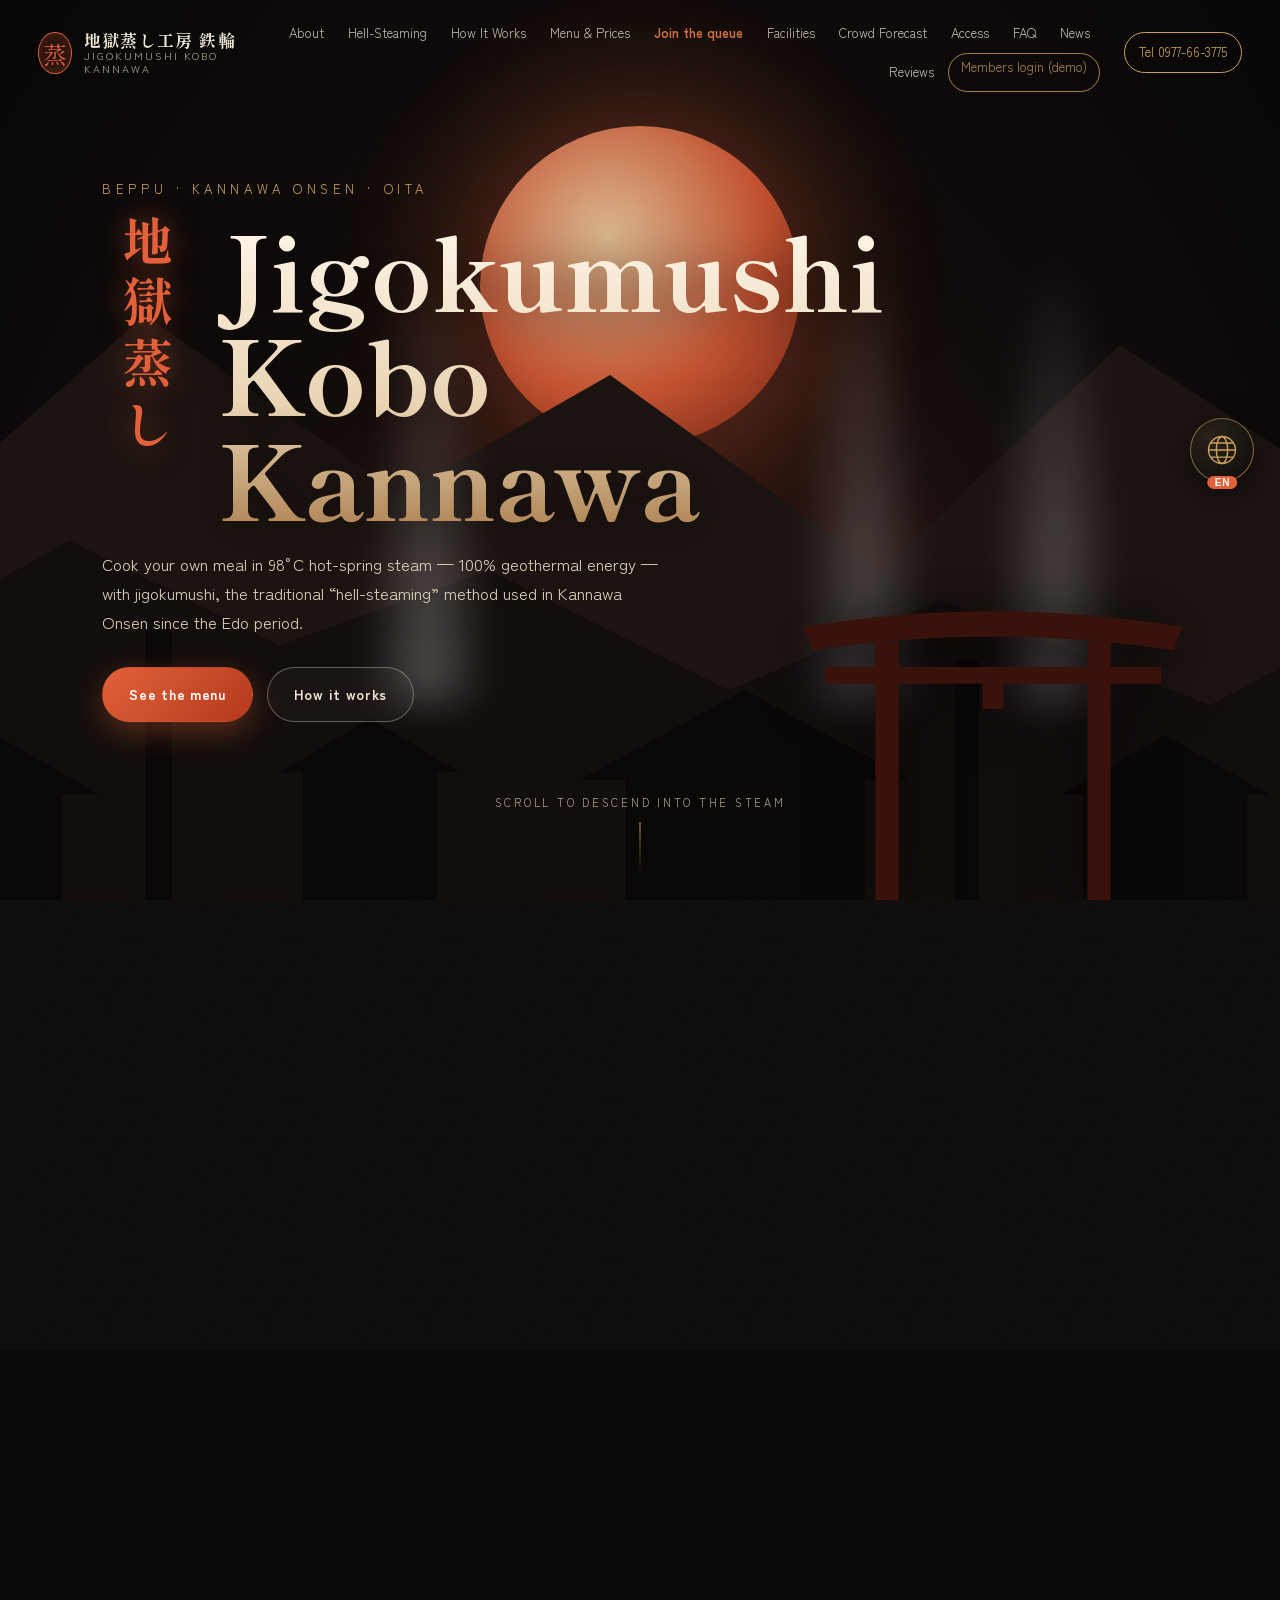
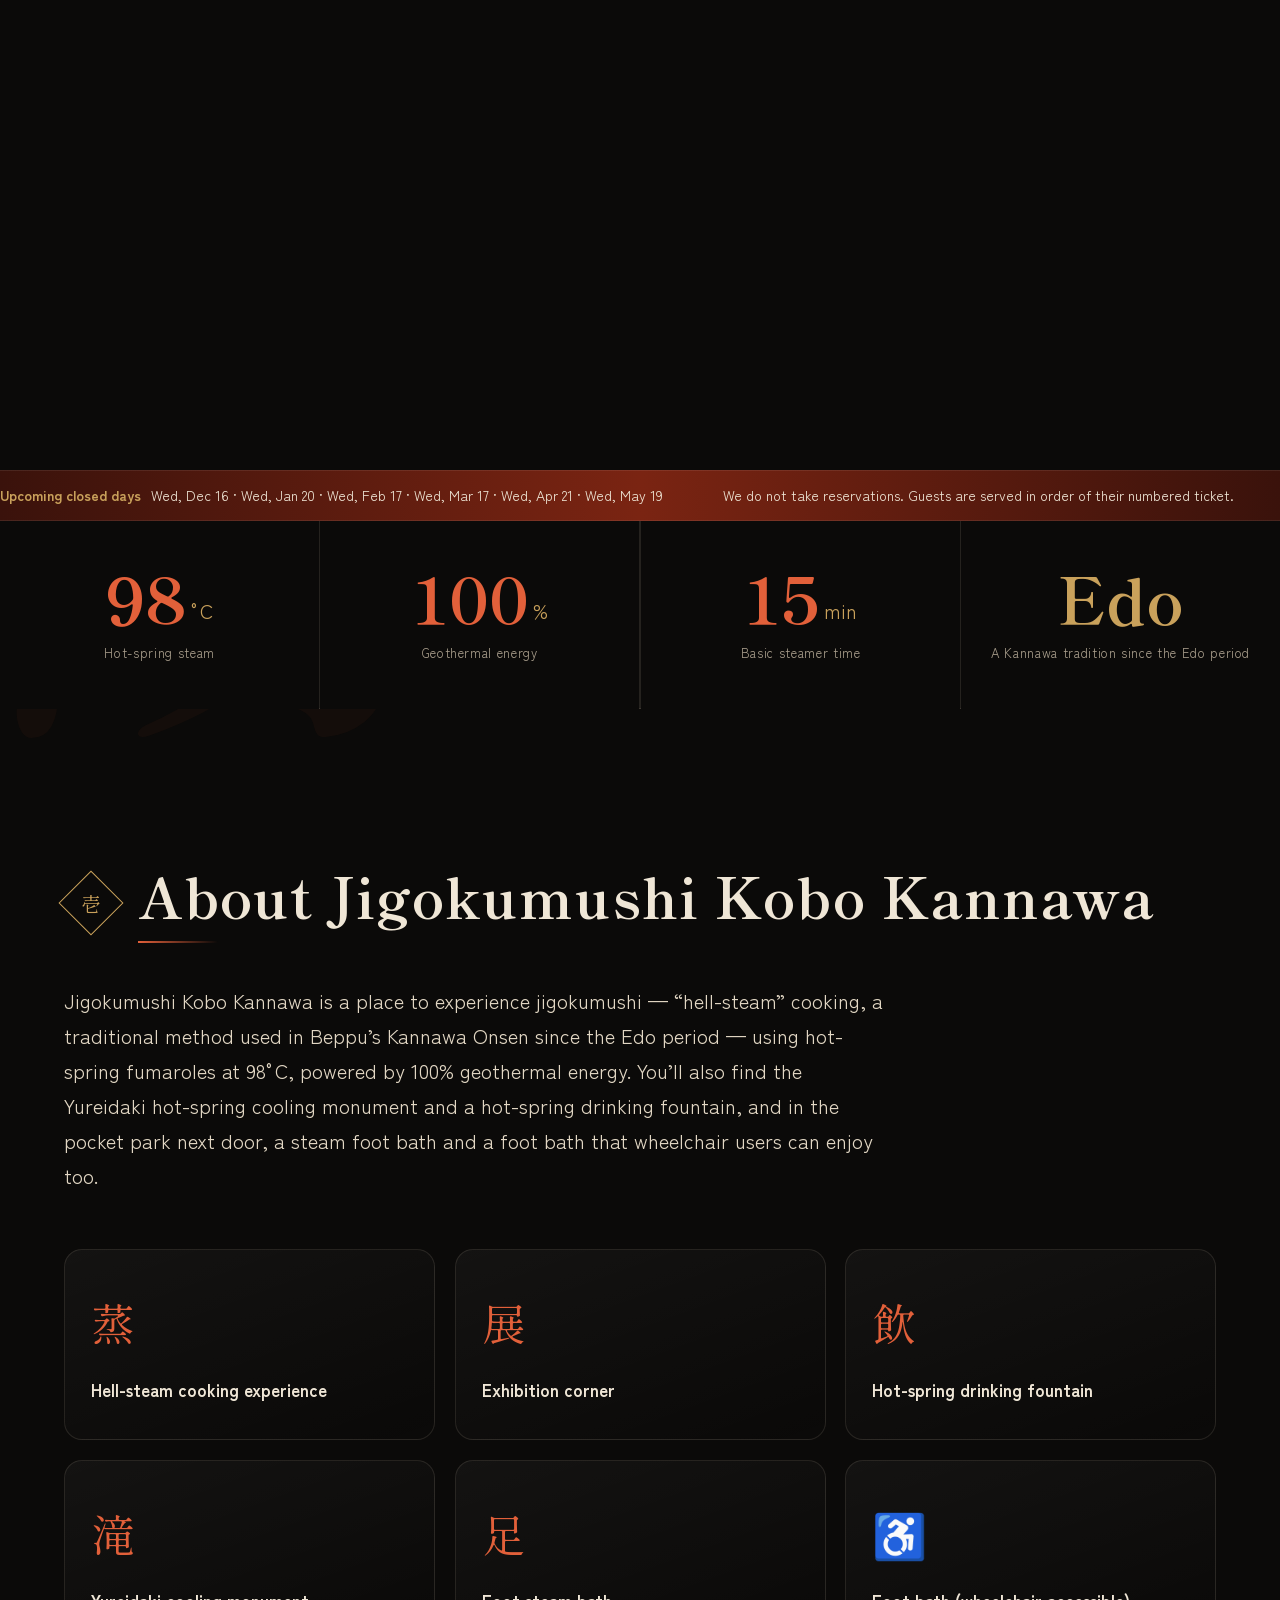
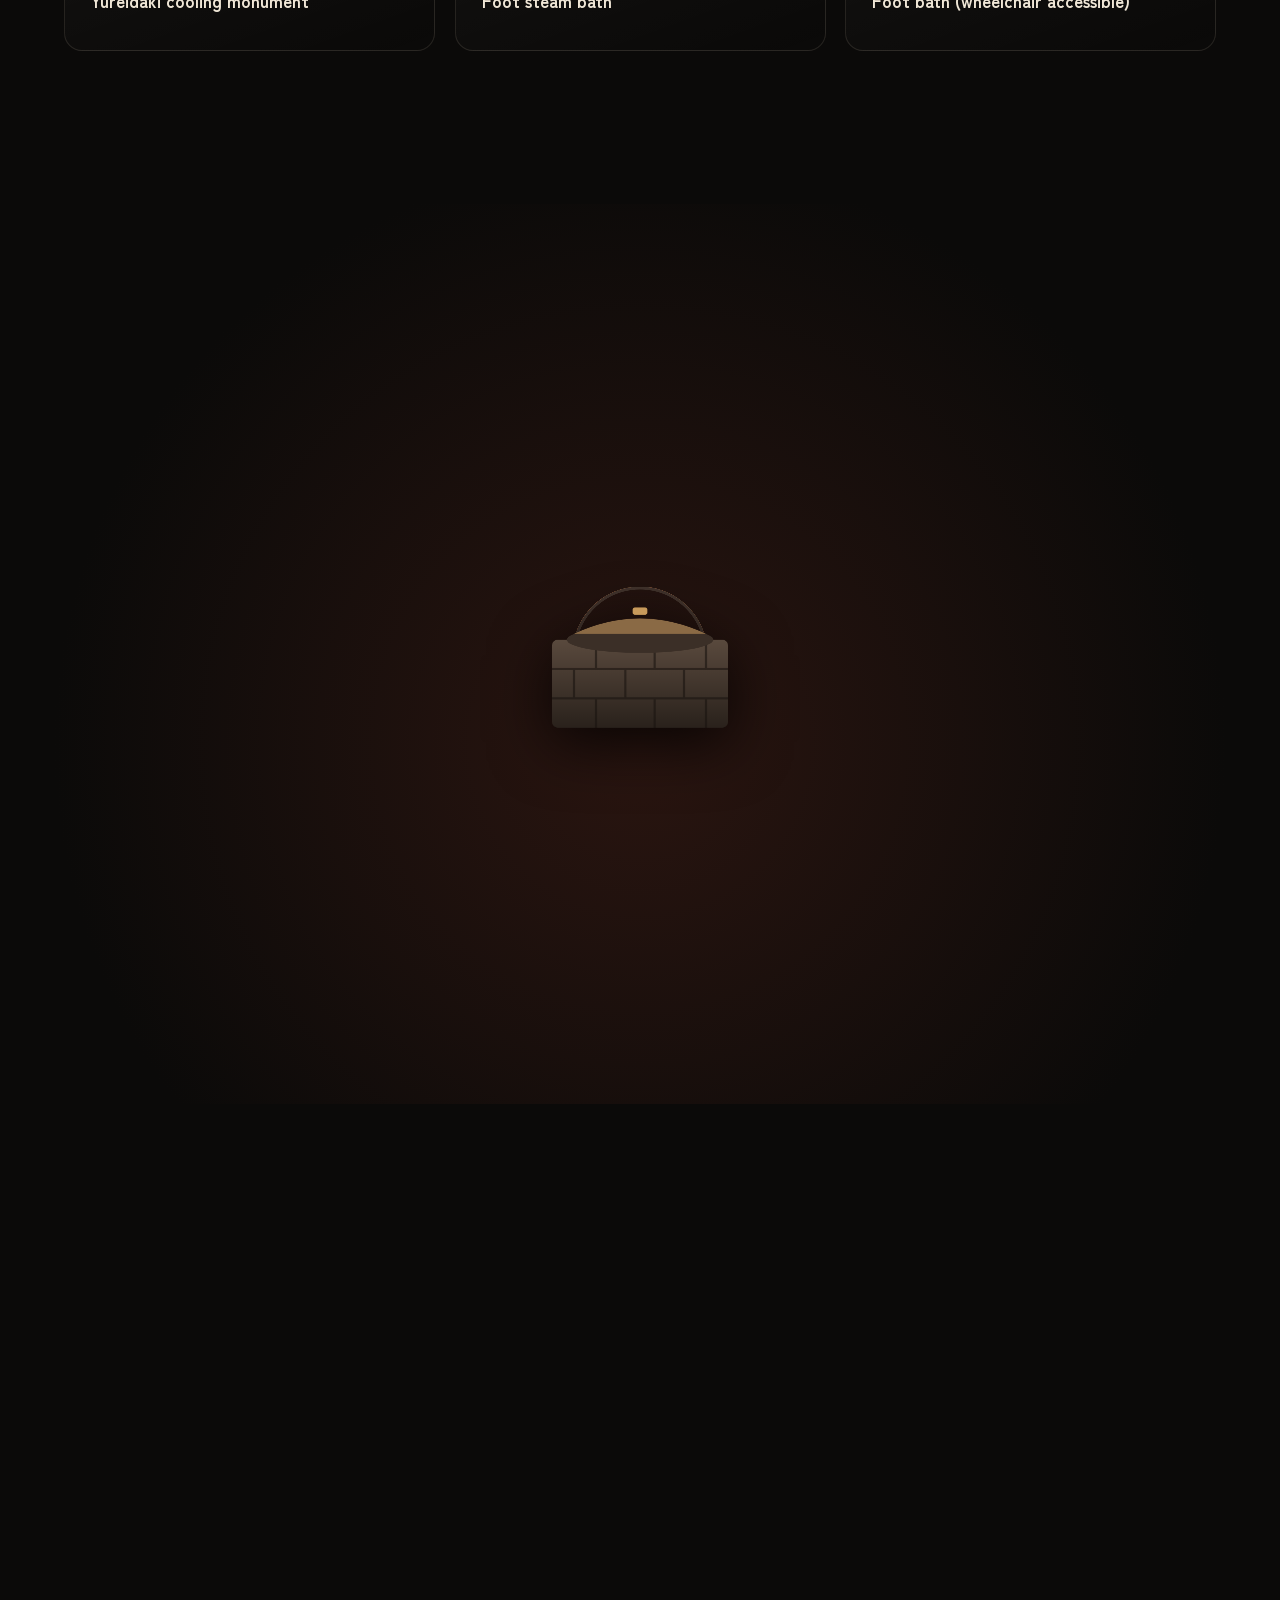
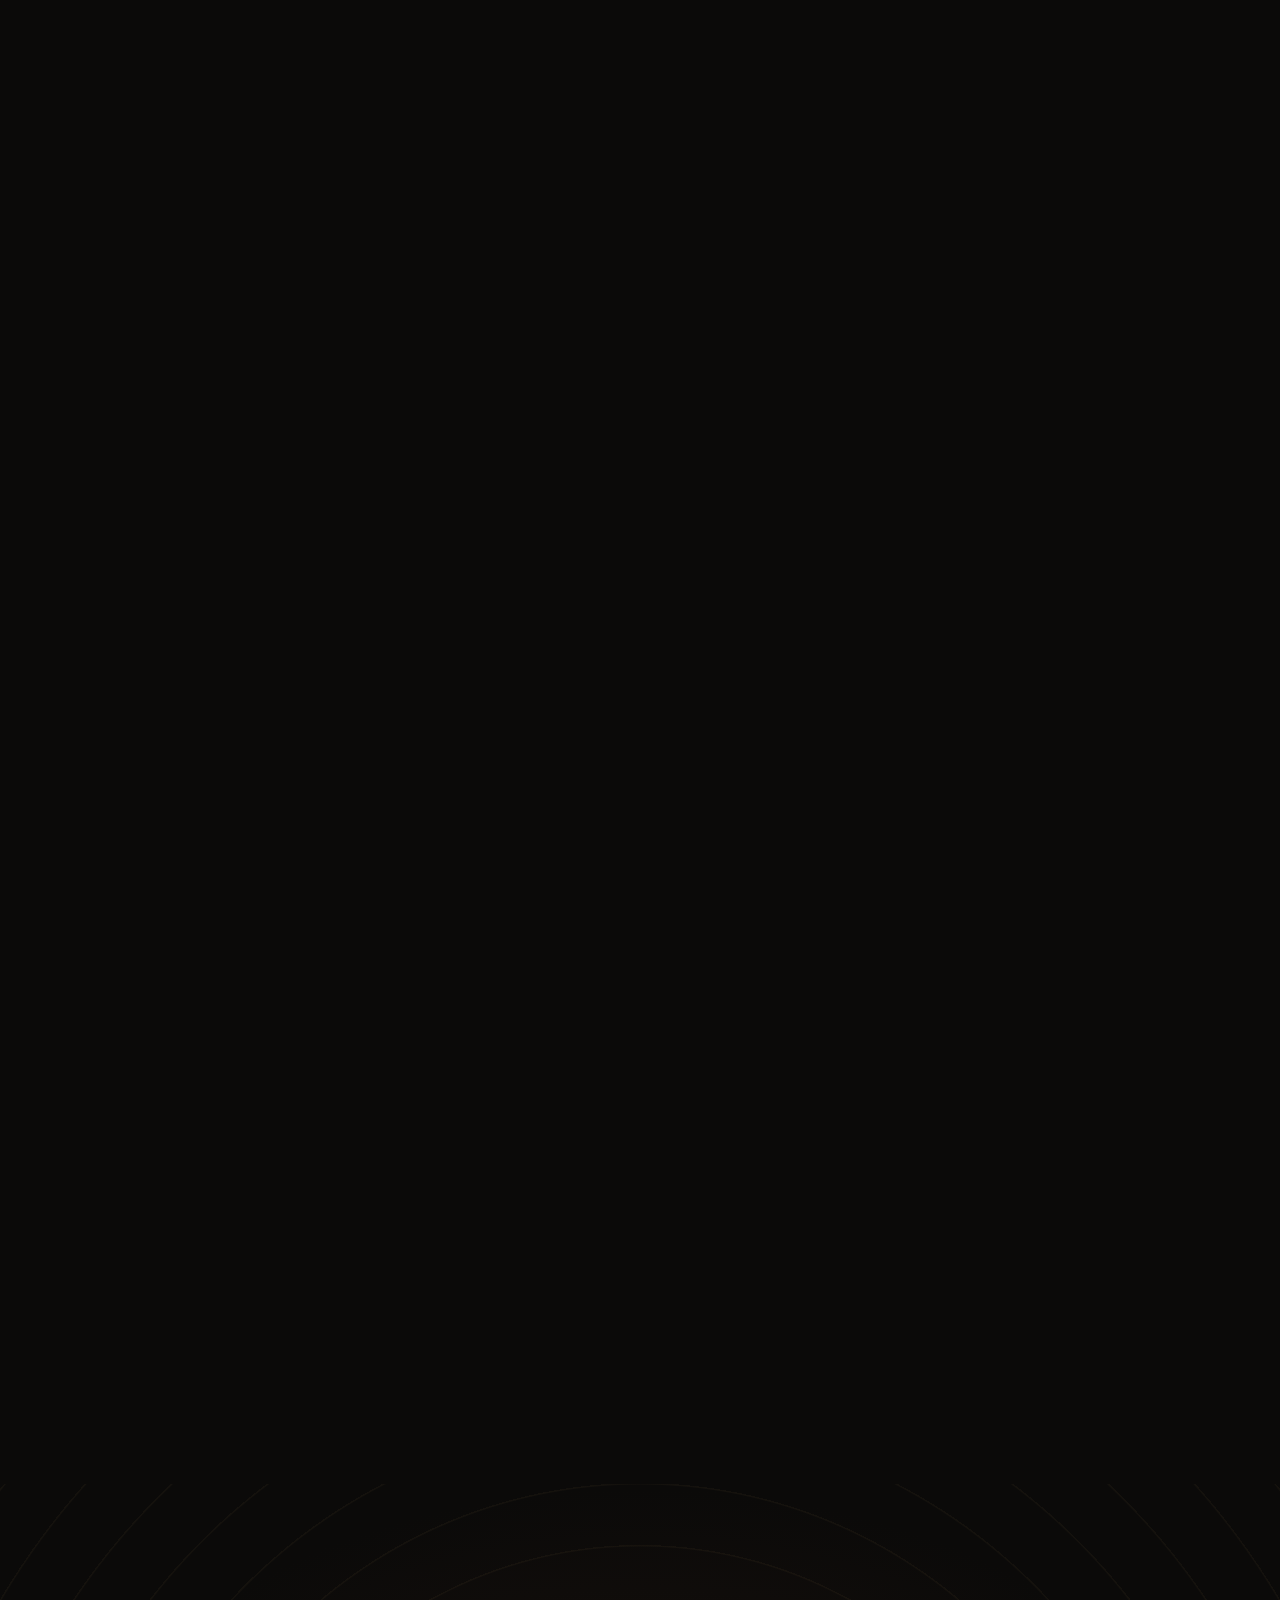
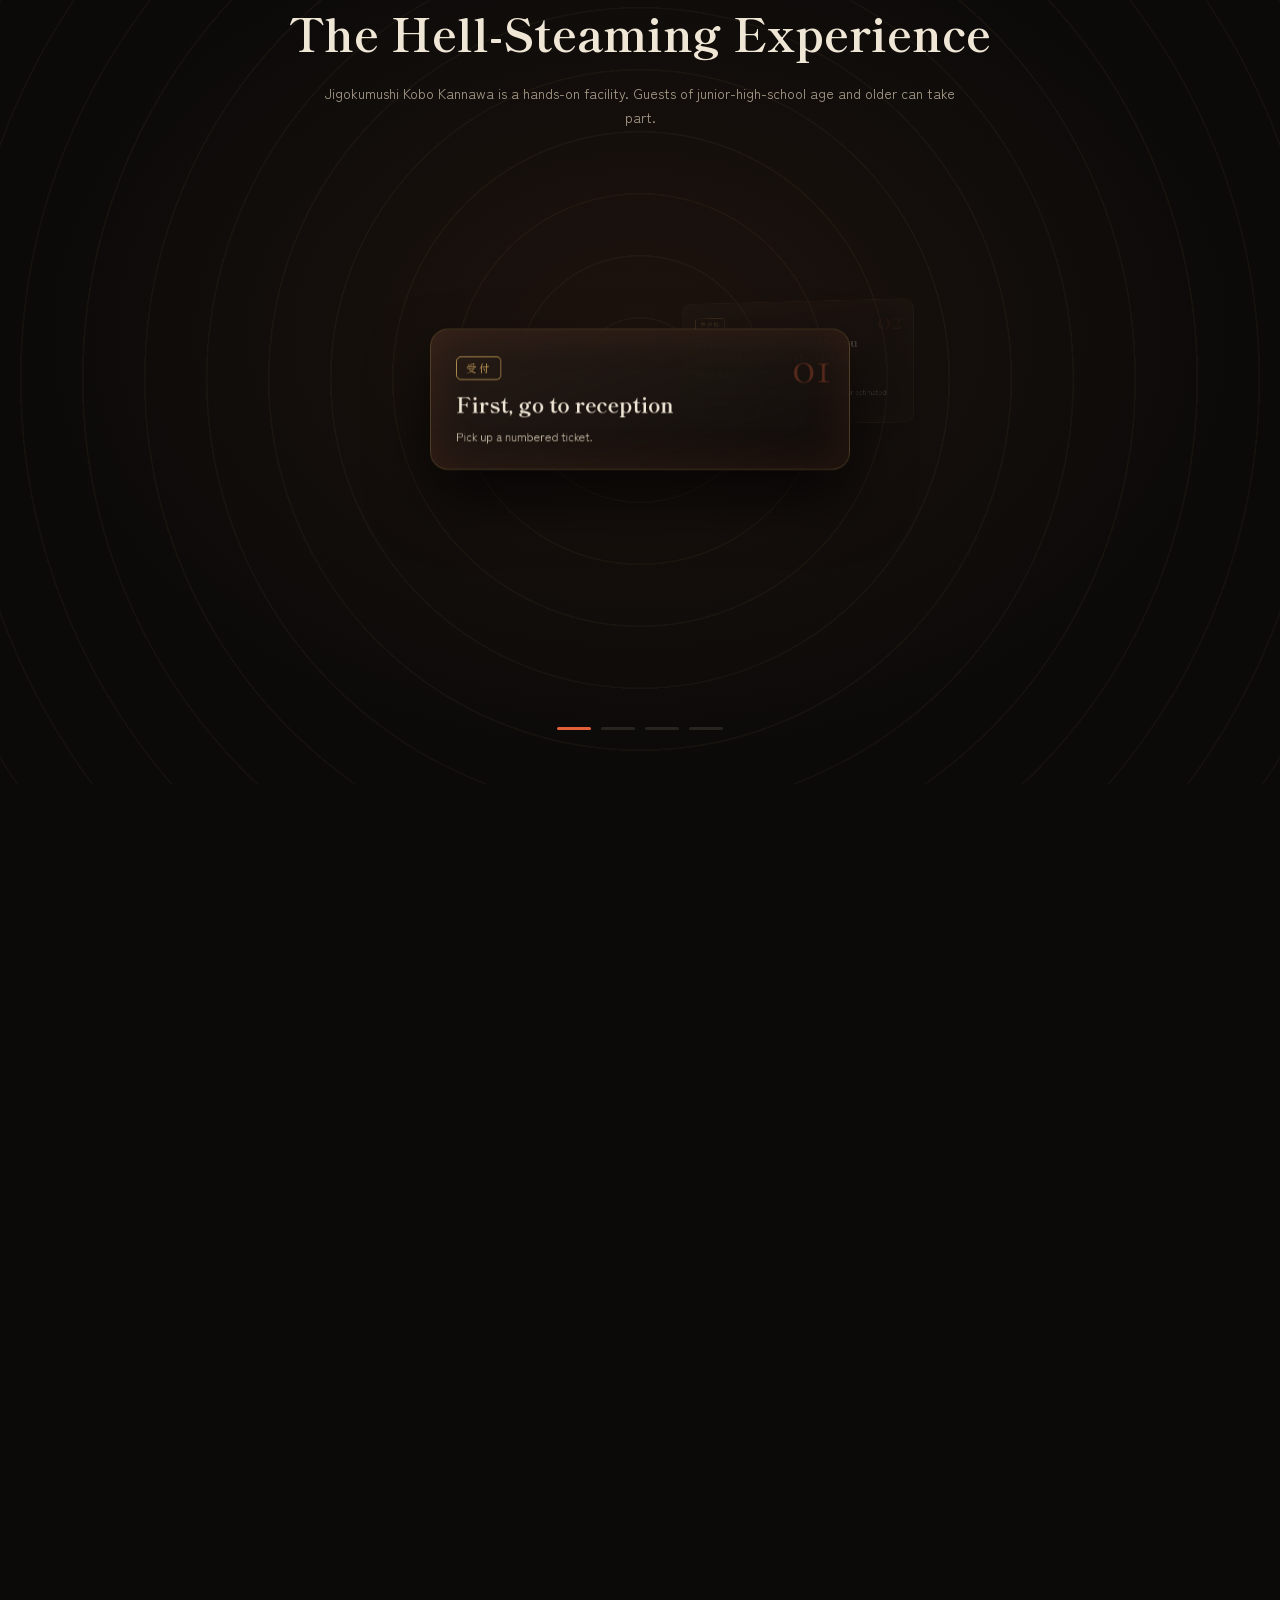
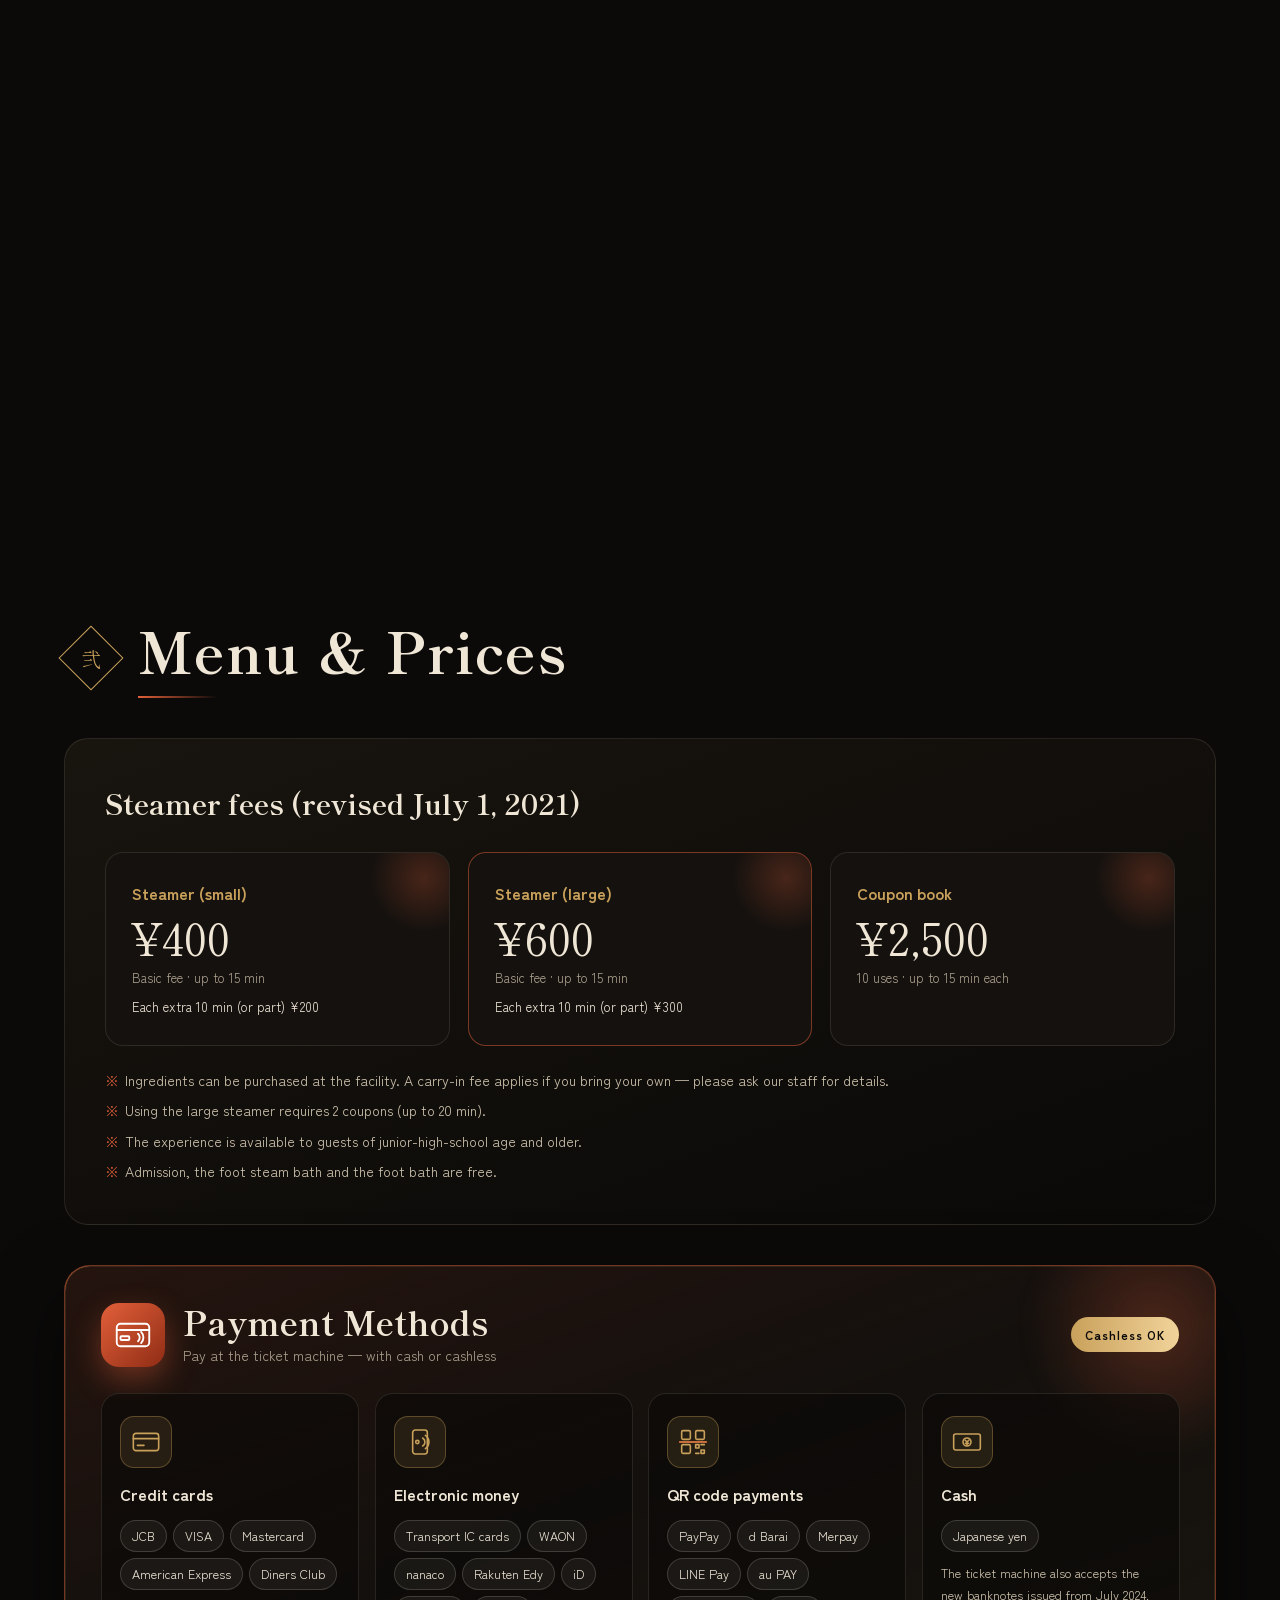
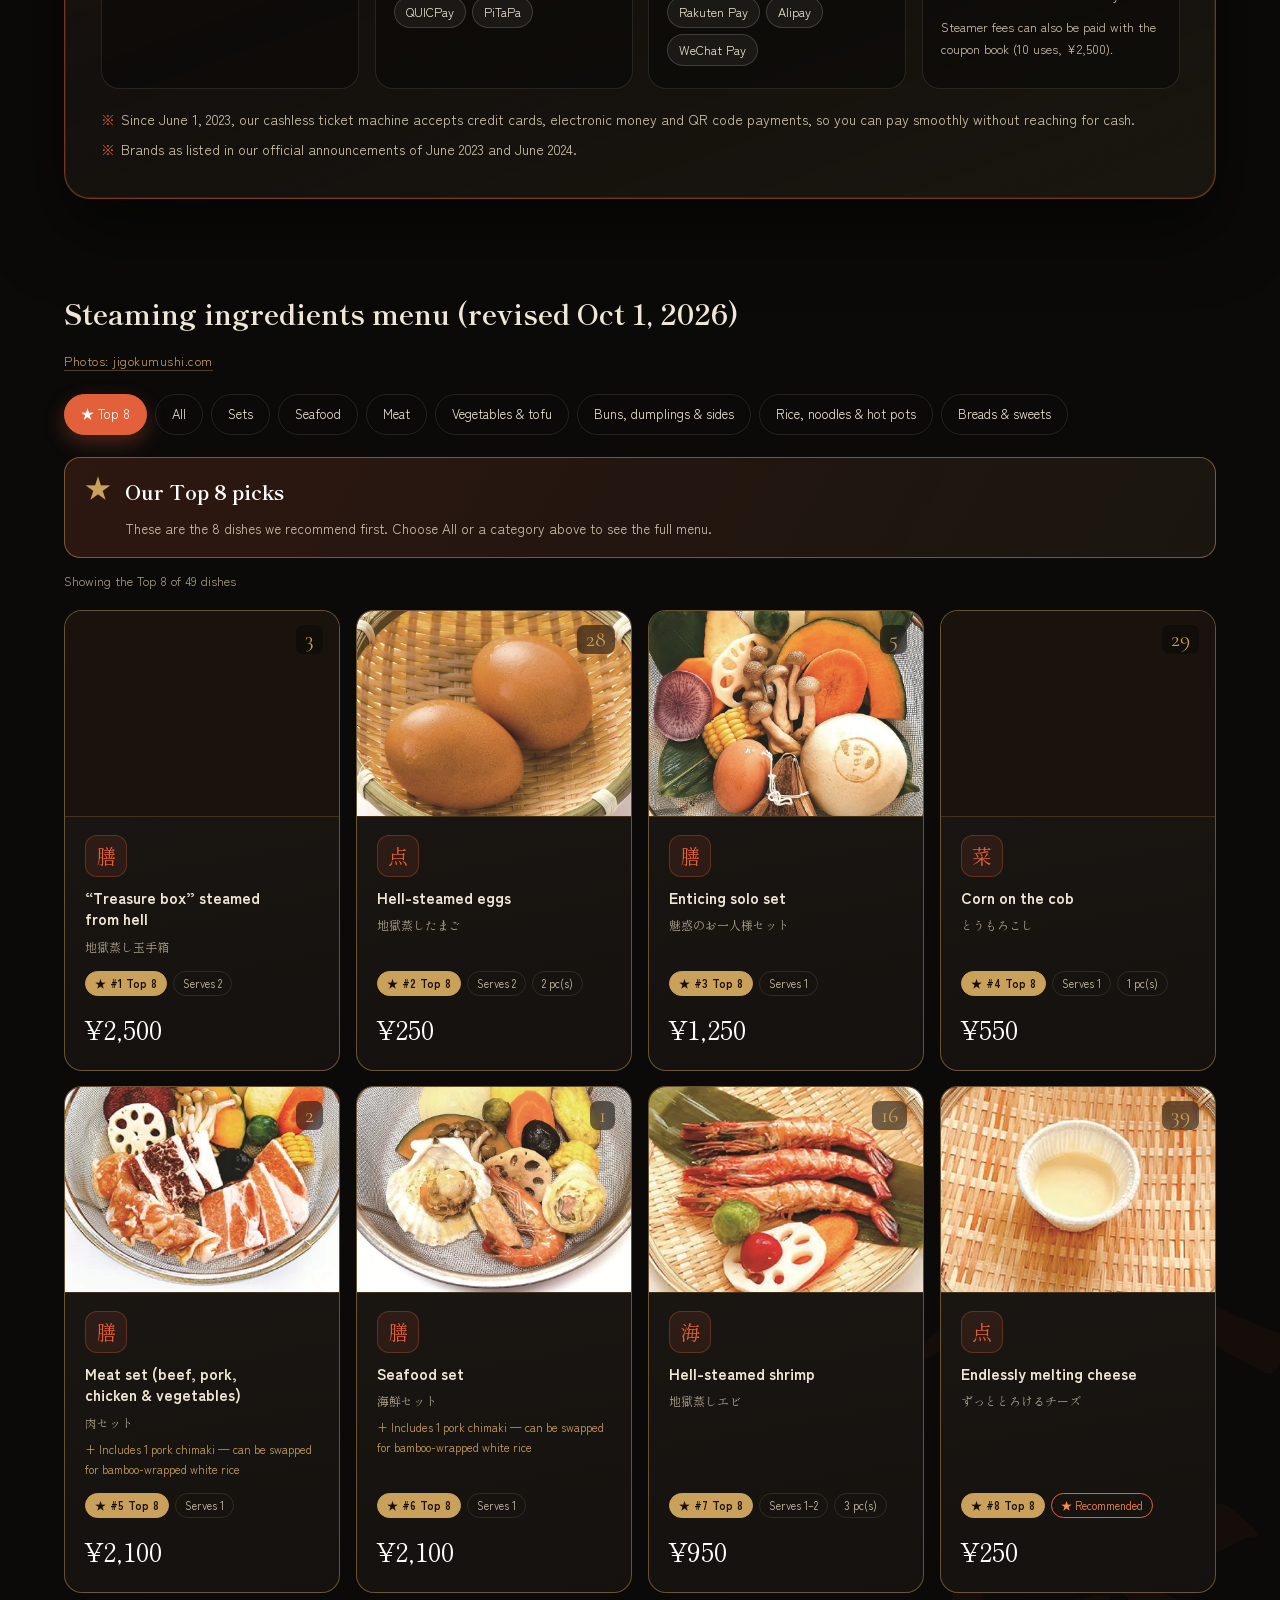
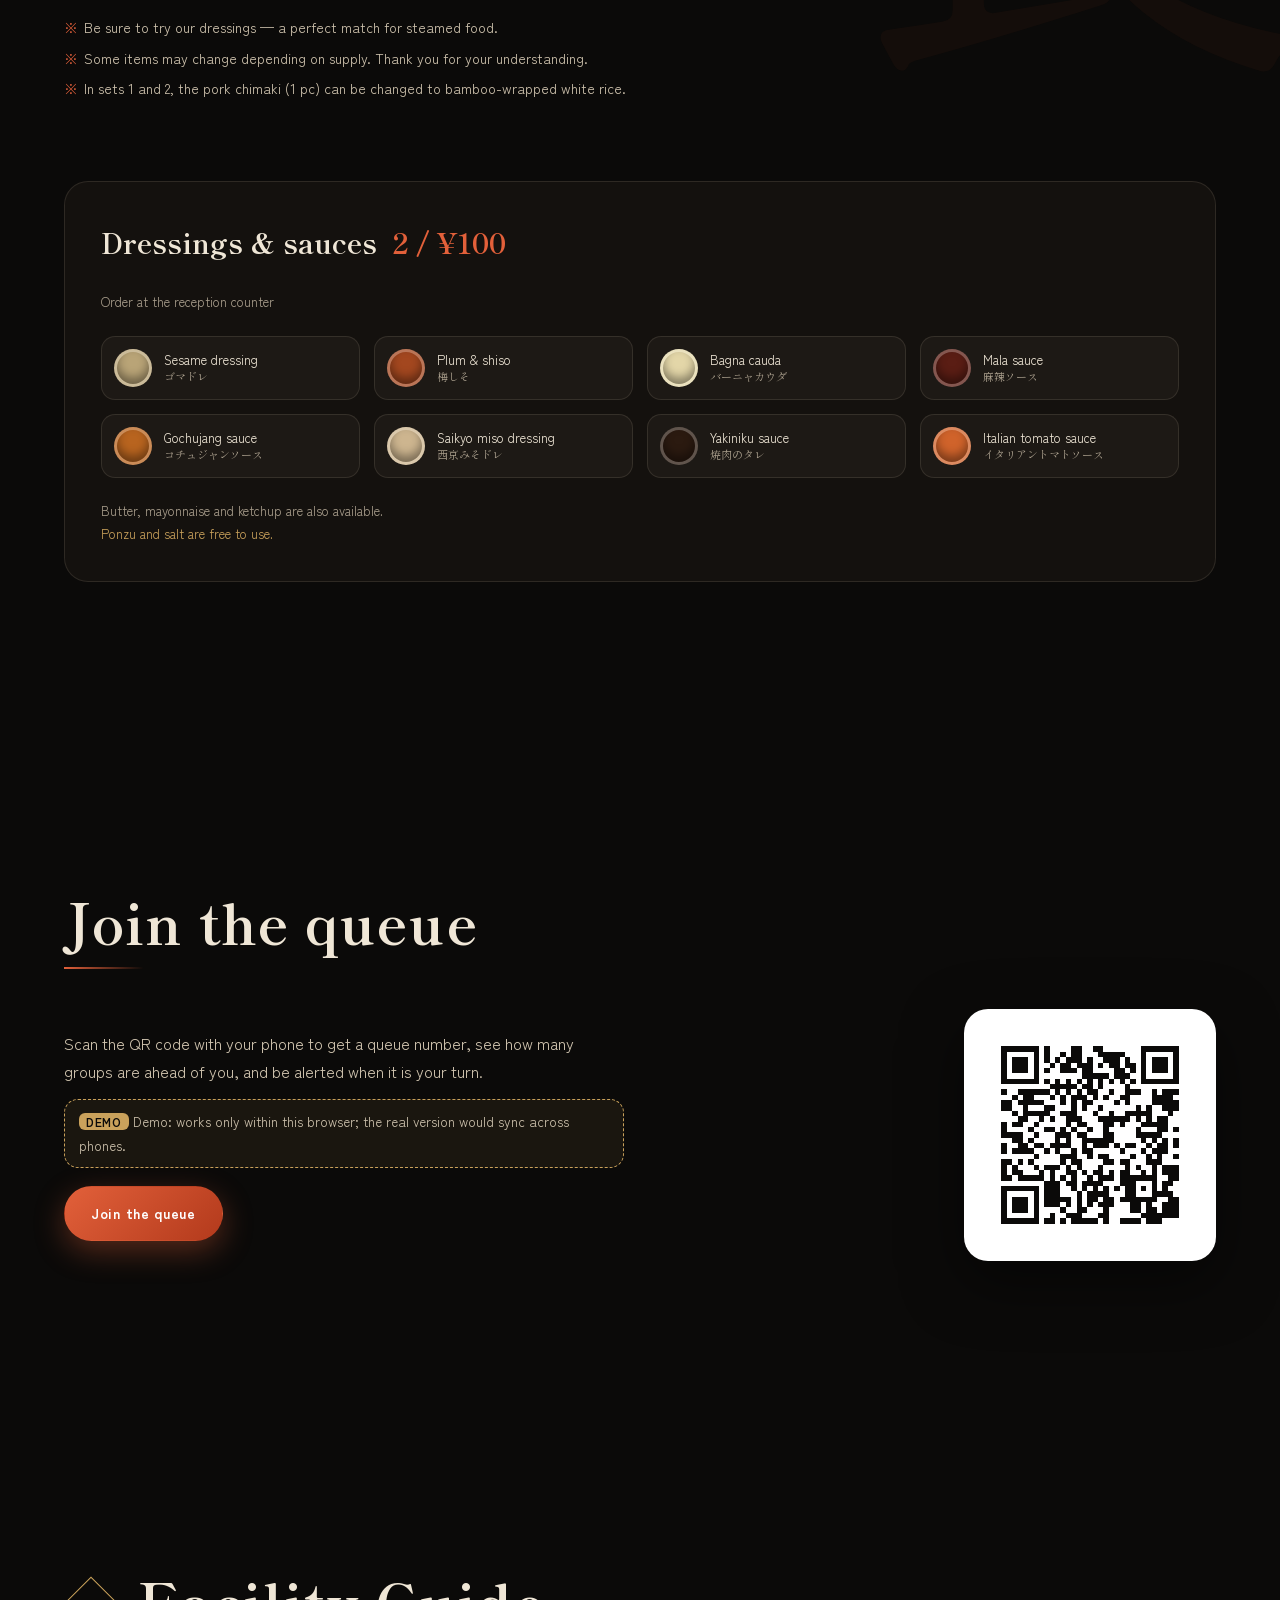
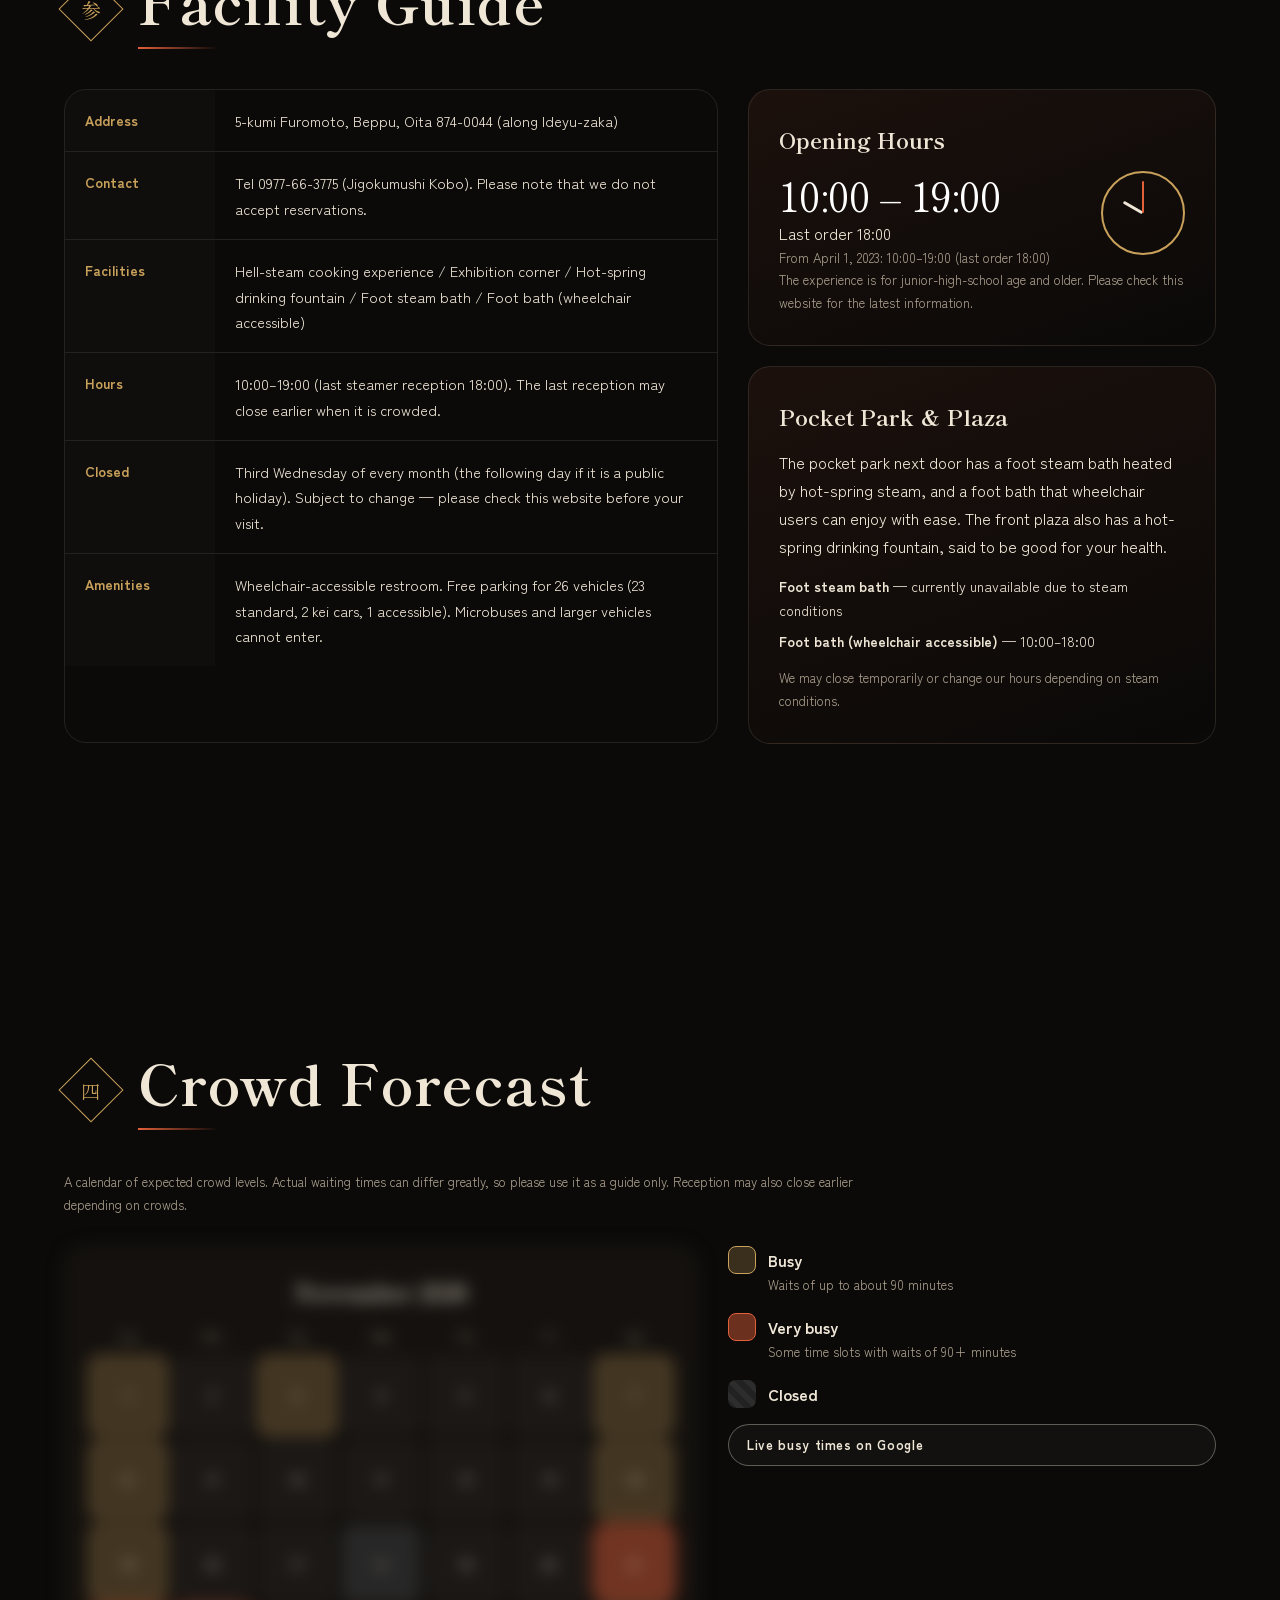
==== commit 4f3db297: "Add official dish photos to the steaming ingredients menu Cropped 4:3 photos of all 49 menu items fr" ====
--- a/index.html
+++ b/index.html
@@ -10,7 +10,7 @@
 <link rel="preconnect" href="https://fonts.googleapis.com">
 <link rel="preconnect" href="https://fonts.gstatic.com" crossorigin>
 <link href="https://fonts.googleapis.com/css2?family=Shippori+Mincho+B1:wght@500;700;800&family=Zen+Kaku+Gothic+New:wght@400;500;700&family=Cormorant+Garamond:wght@500;700&family=Noto+Sans+Myanmar:wght@400;700&display=swap" rel="stylesheet">
-<link rel="stylesheet" href="css/style.css?v=20261125a">
+<link rel="stylesheet" href="css/style.css?v=20261125b">
 </head>
 <body>
 <div id="loader" aria-hidden="true"><div class="loader-kanji">蒸</div><div class="loader-bar"><span></span></div></div>
@@ -222,6 +222,7 @@
 
     <div class="food">
       <h3 data-reveal="left" data-i18n="food.title">Steaming ingredients menu</h3>
+      <p class="food-credit"><a href="https://jigokumushi.com/pages/18/" target="_blank" rel="noopener noreferrer" data-i18n="food.photoCredit">Photos: jigokumushi.com</a></p>
       <div class="filters" id="menu-filters" role="group" aria-label="Menu categories"></div>
       <div class="top8-banner" id="top8-banner">
         <span class="top8-star" aria-hidden="true">★</span>
@@ -527,21 +528,21 @@
   <p class="demo-note" data-i18n="foot.demo">Design concept demo — not the official website. Information sourced from jigokumushi.com.</p>
 </footer>
 
-<script src="js/i18n/en.js?v=20261125a"></script>
-<script src="js/i18n/ja.js?v=20261125a"></script>
-<script src="js/i18n/ko.js?v=20261125a"></script>
-<script src="js/i18n/zh-Hans.js?v=20261125a"></script>
-<script src="js/i18n/zh-Hant.js?v=20261125a"></script>
-<script src="js/i18n/fr.js?v=20261125a"></script>
-<script src="js/i18n/vi.js?v=20261125a"></script>
-<script src="js/i18n/es.js?v=20261125a"></script>
-<script src="js/i18n/de.js?v=20261125a"></script>
-<script src="js/i18n/th.js?v=20261125a"></script>
-<script src="js/i18n/id.js?v=20261125a"></script>
-<script src="js/i18n/pt.js?v=20261125a"></script>
-<script src="js/i18n/it.js?v=20261125a"></script>
-<script src="js/i18n/my.js?v=20261125a"></script>
+<script src="js/i18n/en.js?v=20261125b"></script>
+<script src="js/i18n/ja.js?v=20261125b"></script>
+<script src="js/i18n/ko.js?v=20261125b"></script>
+<script src="js/i18n/zh-Hans.js?v=20261125b"></script>
+<script src="js/i18n/zh-Hant.js?v=20261125b"></script>
+<script src="js/i18n/fr.js?v=20261125b"></script>
+<script src="js/i18n/vi.js?v=20261125b"></script>
+<script src="js/i18n/es.js?v=20261125b"></script>
+<script src="js/i18n/de.js?v=20261125b"></script>
+<script src="js/i18n/th.js?v=20261125b"></script>
+<script src="js/i18n/id.js?v=20261125b"></script>
+<script src="js/i18n/pt.js?v=20261125b"></script>
+<script src="js/i18n/it.js?v=20261125b"></script>
+<script src="js/i18n/my.js?v=20261125b"></script>
 <script src="js/data.js?v=20261125a"></script>
-<script src="js/main.js?v=20261125a"></script>
+<script src="js/main.js?v=20261125b"></script>
 </body>
 </html>
--- a/css/style.css
+++ b/css/style.css
@@ -248,6 +248,14 @@
 .dish .setnote{font-size:11.5px;color:var(--gold)}
 .dish .steam-puff{position:absolute;left:30%;bottom:40%;width:60px;height:60px;border-radius:50%;background:radial-gradient(circle,rgba(255,255,255,.35),transparent 70%);filter:blur(10px);opacity:0;pointer-events:none}
 .dish:hover .steam-puff{animation:puff 1.6s ease-out infinite}
+
+.food-credit{margin:-12px 0 22px;font-size:12.5px;color:var(--mute);letter-spacing:.04em}
+.food-credit a{color:var(--gold);text-decoration:none;border-bottom:1px solid rgba(201,161,91,.35);transition:color .3s,border-color .3s}
+.food-credit a:hover{color:var(--fire2);border-bottom-color:var(--fire2)}
+.dish-photo{margin:-22px -20px 12px;aspect-ratio:4/3;overflow:hidden;background:#1a120c;border-bottom:1px solid rgba(201,161,91,.22)}
+.dish-photo img{width:100%;height:100%;object-fit:cover;display:block;transition:transform .7s var(--ease)}
+.dish:hover .dish-photo img{transform:scale(1.05)}
+.dish .no{z-index:2;color:var(--gold);background:rgba(11,10,9,.55);backdrop-filter:blur(6px);-webkit-backdrop-filter:blur(6px);border-radius:8px;padding:2px 9px;font-size:22px;line-height:1.15}
 @keyframes puff{0%{opacity:0;transform:translateY(20px) scale(.6)}30%{opacity:.8}100%{opacity:0;transform:translateY(-80px) scale(1.8)}}
 .dressings{margin-top:80px;padding:36px;border-radius:24px;border:1px solid var(--line);background:var(--ink2)}
 .dressings h3 em{font-style:normal;color:var(--fire);margin-left:8px}
